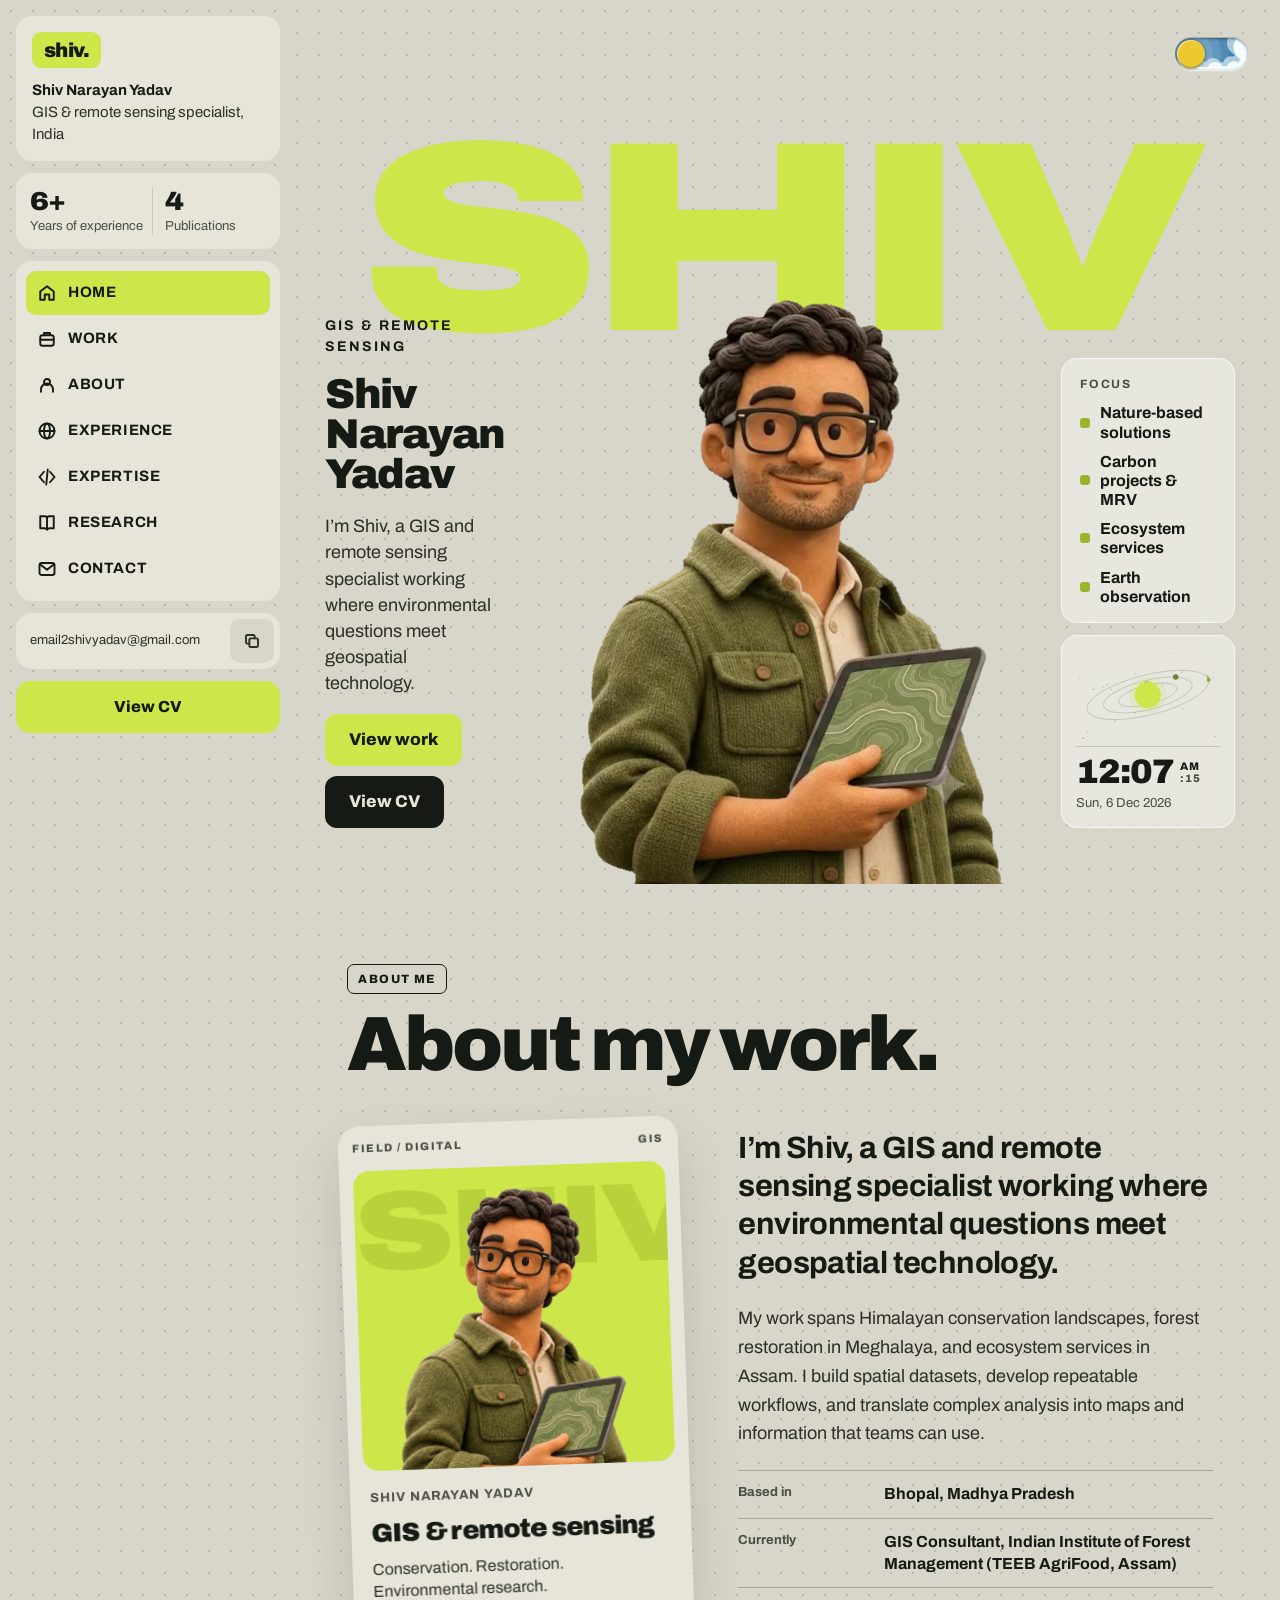
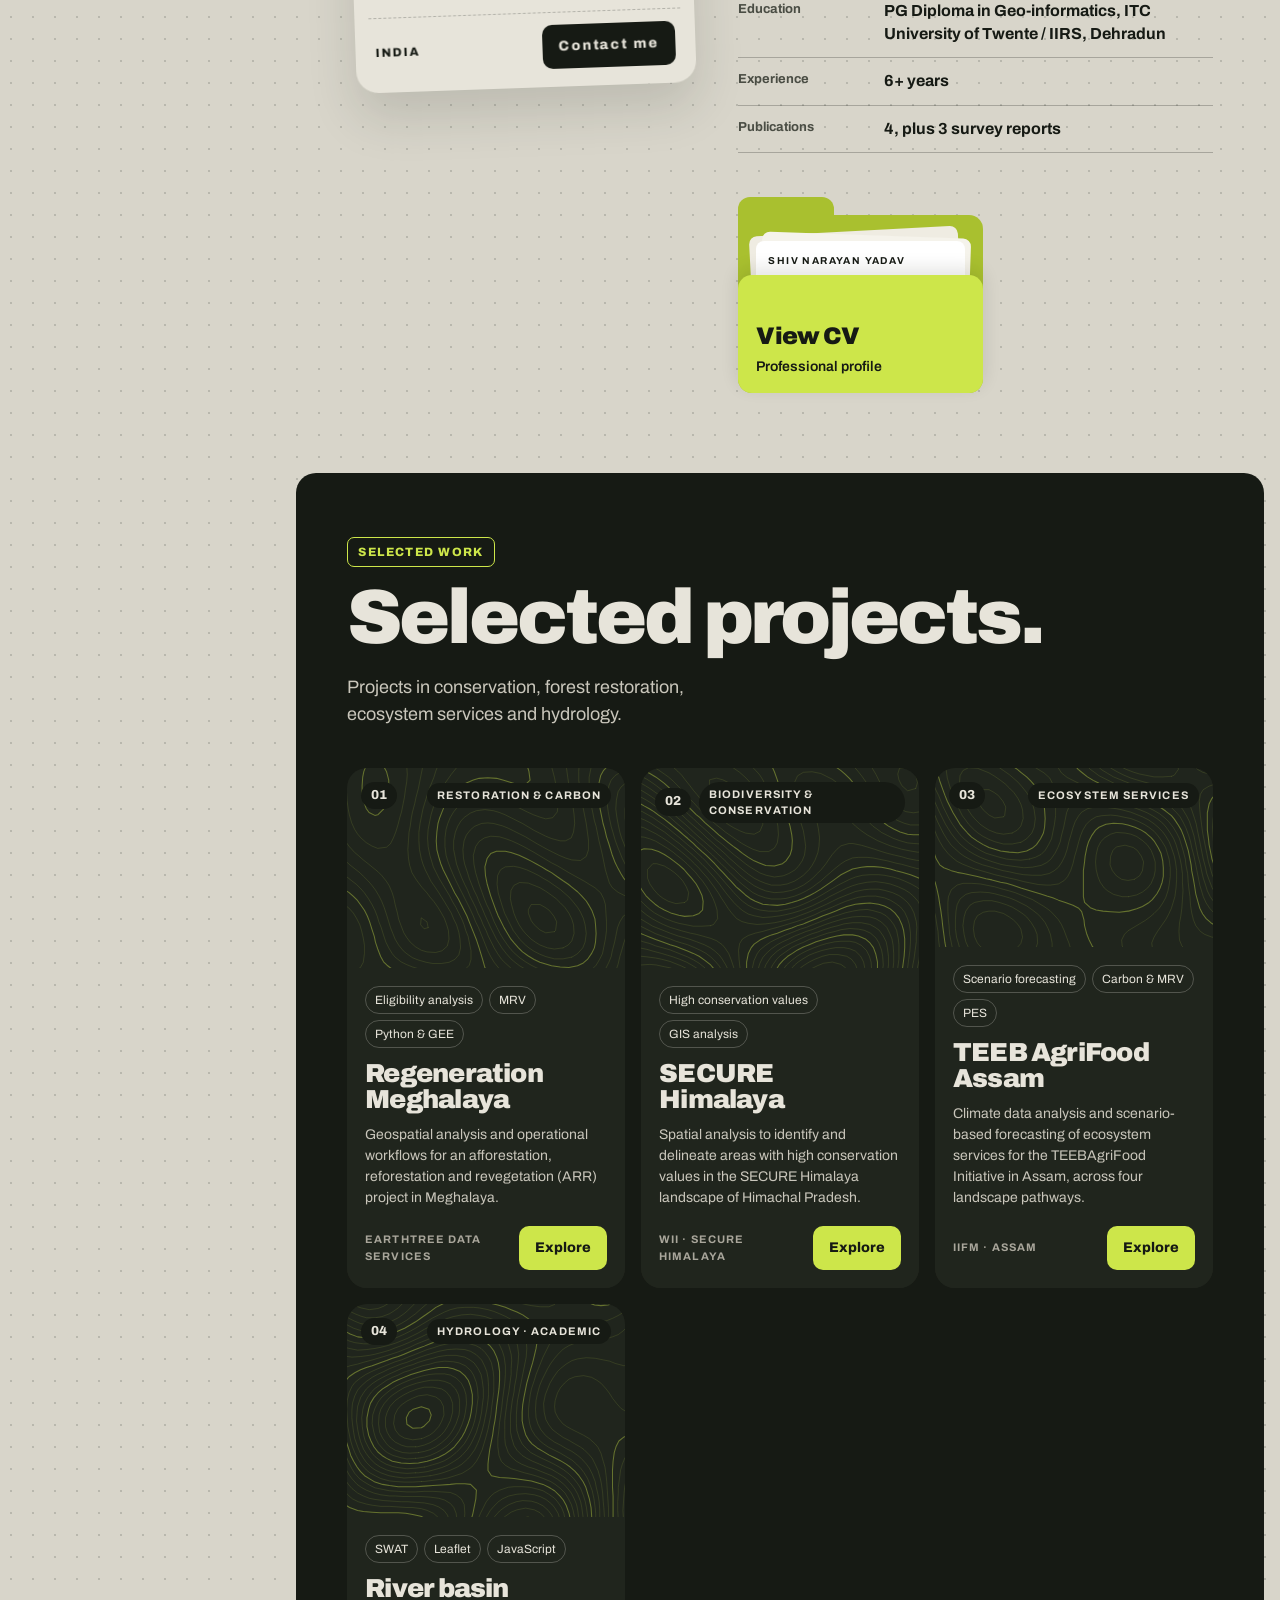
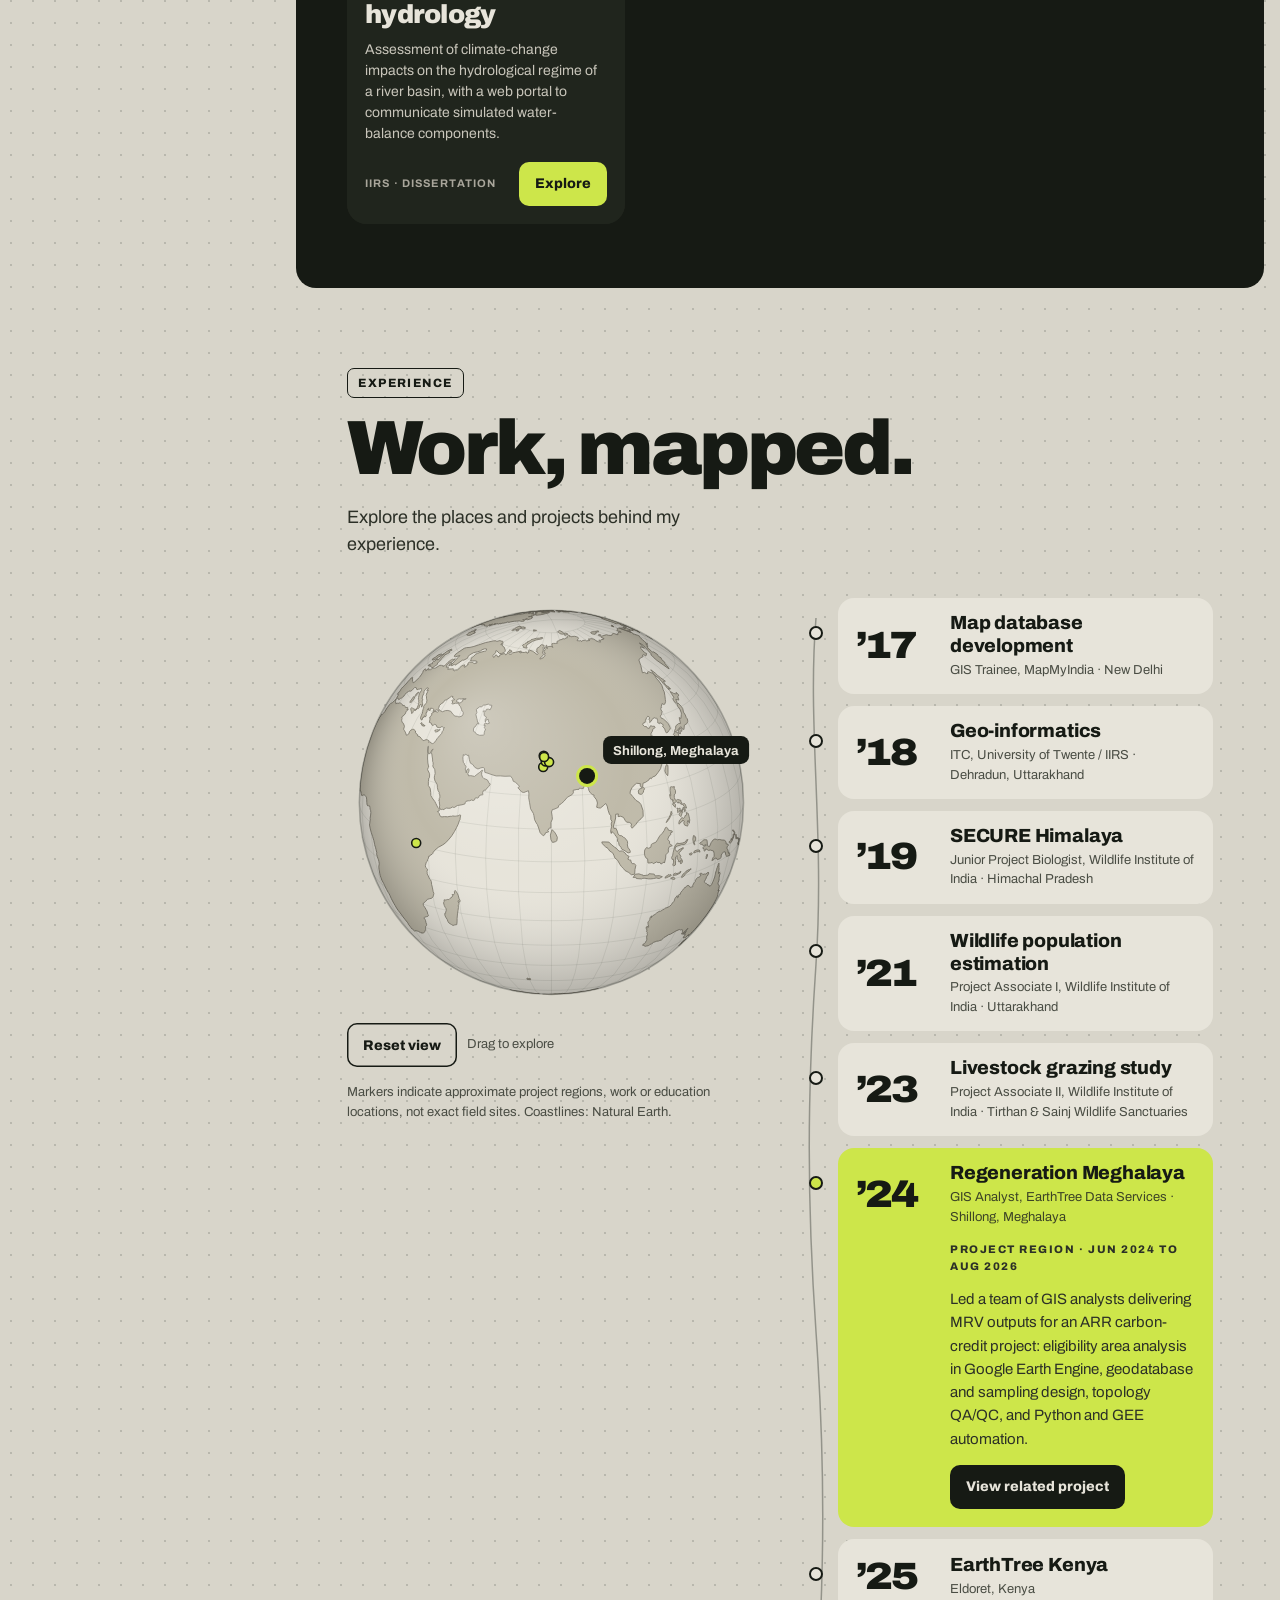
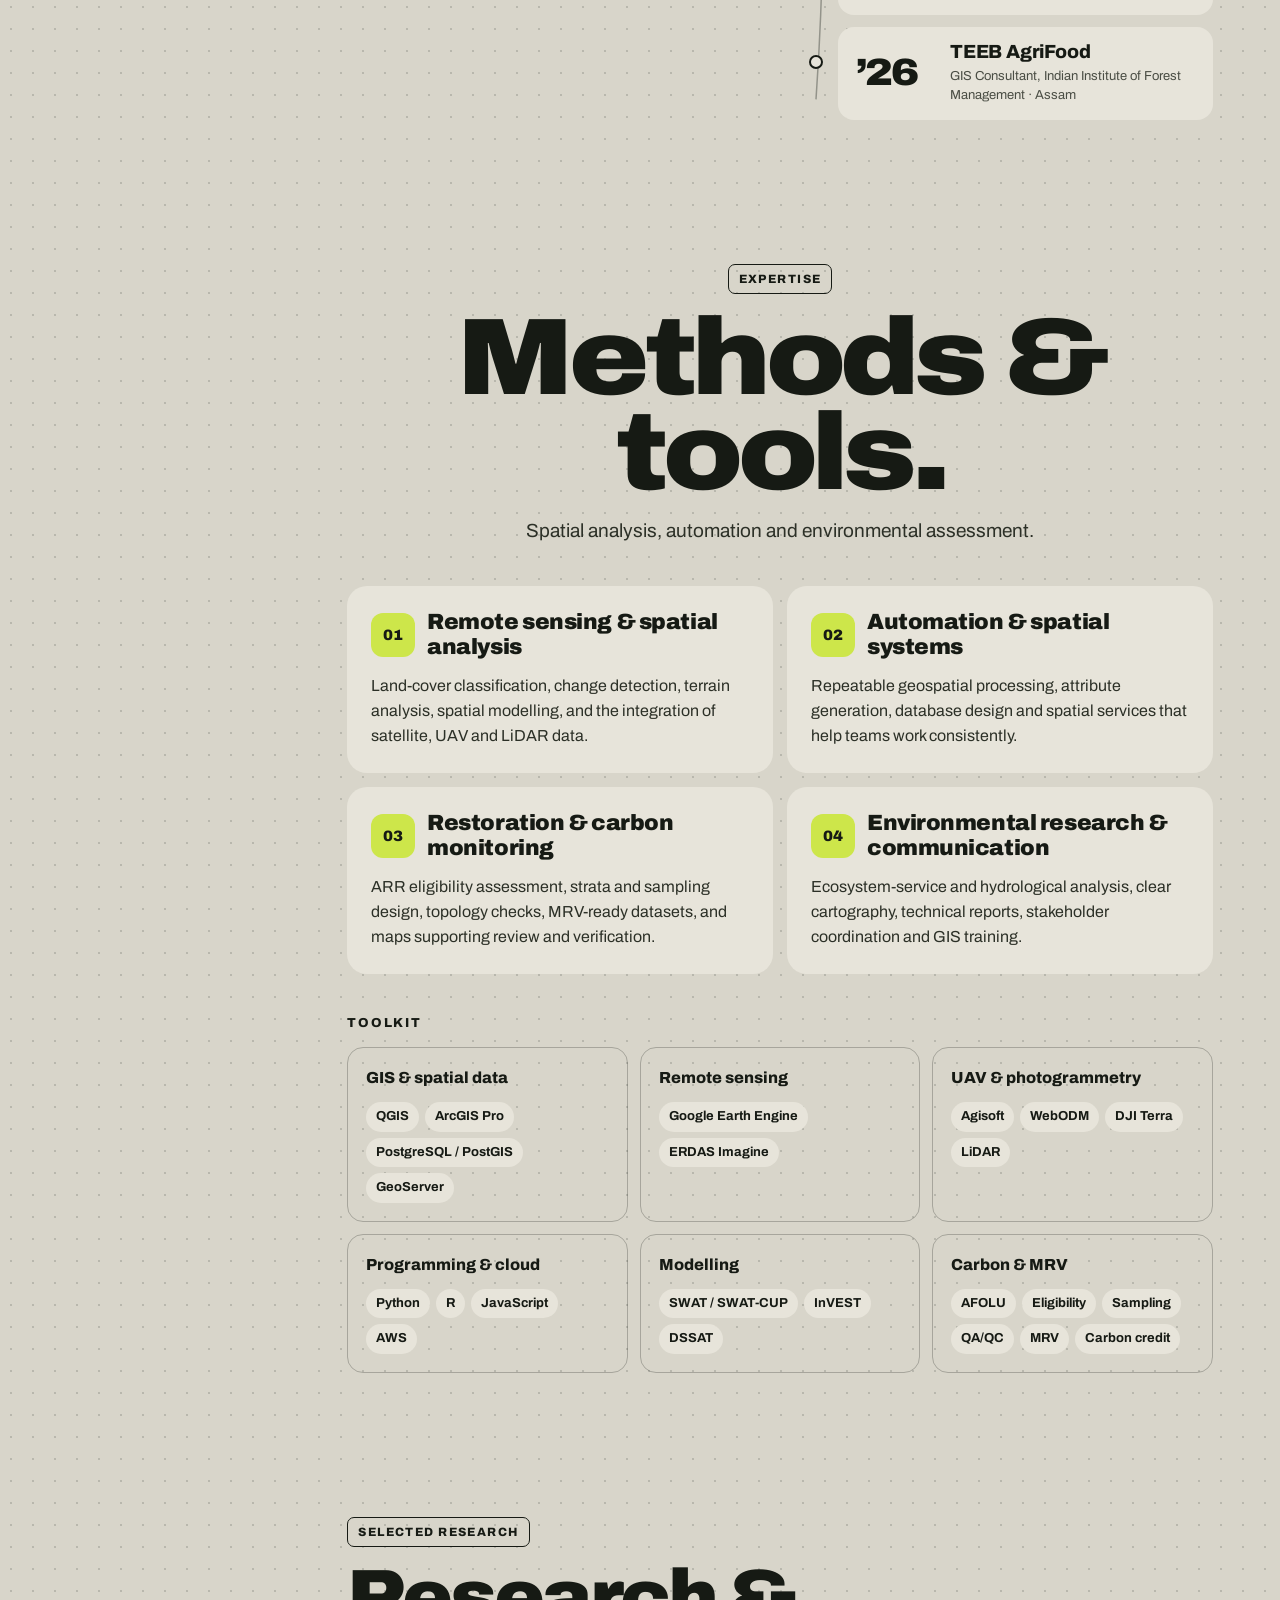
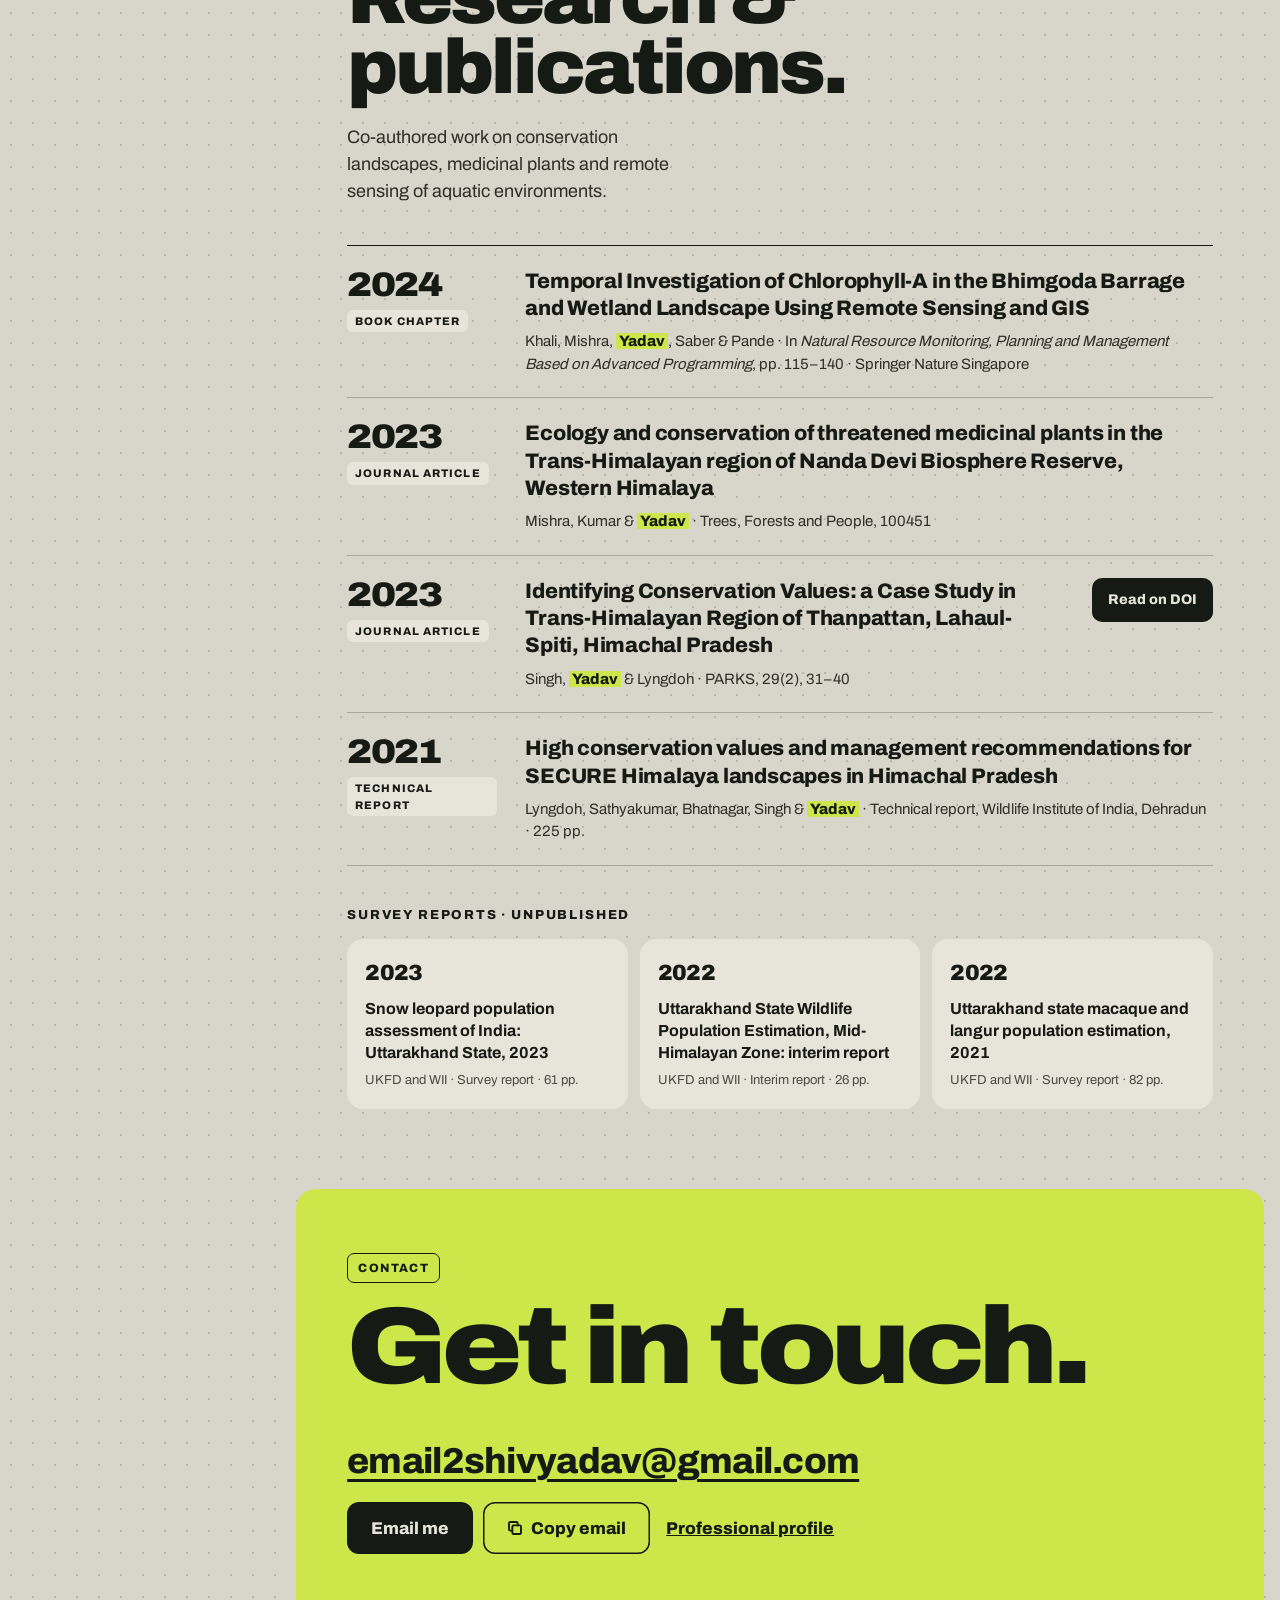
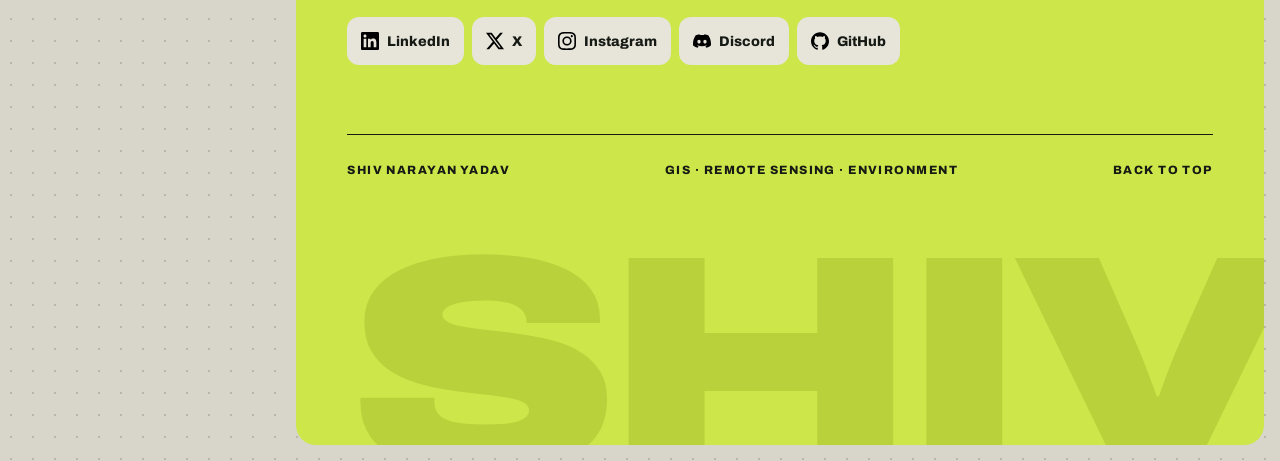
==== index.html @ e10b4a44 "updated_port" ====
<!doctype html>
<html lang="en">
<head>
<meta charset="utf-8">
<meta name="viewport" content="width=device-width, initial-scale=1">
<meta name="theme-color" content="#d8d5ca">
<meta name="description" content="Shiv Narayan Yadav, GIS and remote sensing specialist working across conservation, forest restoration, carbon projects, ecosystem services and environmental research.">
<title>Shiv Narayan Yadav · GIS &amp; Remote Sensing</title>
<link rel="icon" href="favicon.svg" type="image/svg+xml">
<link rel="preload" href="assets/fonts/archivo-variable.woff2" as="font" type="font/woff2" crossorigin>
<script src="theme-init.js"></script>
<link rel="stylesheet" href="site.css?v=6">
<script src="site-config.js?v=2" defer></script>
<script src="vendor/d3-array.min.js" defer></script>
<script src="vendor/d3-geo.min.js" defer></script>
<script src="site.js?v=5" defer></script>
<script src="clock.js?v=2" defer></script>
<script src="journey.js?v=2" defer></script>
<script type="module" src="character.js?v=2"></script>
</head>
<body>
<a class="skip-link" href="#main">Skip to content</a>

<header class="topbar" aria-label="Site header">
  <a class="brand-chip" href="#home" aria-label="Shiv Narayan Yadav, home">shiv.</a>
  <label class="theme-switch" title="Light or dark theme">
      <input type="checkbox" class="theme-switch__checkbox theme-toggle" role="switch" aria-label="Dark theme">
      <span class="theme-switch__container" aria-hidden="true">
        <span class="theme-switch__clouds"></span>
        <span class="theme-switch__stars-container"><svg viewBox="0 0 144 55" fill="none"><path fill-rule="evenodd" clip-rule="evenodd" d="M135.831 3.00688C135.055 3.85027 134.111 4.29946 133 4.35447C134.111 4.40947 135.055 4.85867 135.831 5.71123C136.607 6.55462 136.996 7.56303 136.996 8.72727C136.996 7.95722 137.172 7.25134 137.525 6.59129C137.886 5.93124 138.372 5.39954 138.98 5.00535C139.598 4.60199 140.268 4.39114 141 4.35447C139.88 4.2903 138.936 3.85027 138.16 3.00688C137.384 2.16348 136.996 1.16425 136.996 0C136.996 1.16425 136.607 2.16348 135.831 3.00688ZM31 23.3545C32.1114 23.2995 33.0551 22.8503 33.8313 22.0069C34.6075 21.1635 34.9956 20.1642 34.9956 19C34.9956 20.1642 35.3837 21.1635 36.1599 22.0069C36.9361 22.8503 37.8798 23.2903 39 23.3545C38.2679 23.3911 37.5976 23.602 36.9802 24.0053C36.3716 24.3995 35.8864 24.9312 35.5248 25.5913C35.172 26.2513 34.9956 26.9572 34.9956 27.7273C34.9956 26.563 34.6075 25.5546 33.8313 24.7112C33.0551 23.8587 32.1114 23.4095 31 23.3545ZM0 36.3545C1.11136 36.2995 2.05513 35.8503 2.83131 35.0069C3.6075 34.1635 3.99559 33.1642 3.99559 32C3.99559 33.1642 4.38368 34.1635 5.15987 35.0069C5.93605 35.8503 6.87982 36.2903 8 36.3545C7.26792 36.3911 6.59757 36.602 5.98015 37.0053C5.37155 37.3995 4.88644 37.9312 4.52481 38.5913C4.172 39.2513 3.99559 39.9572 3.99559 40.7273C3.99559 39.563 3.6075 38.5546 2.83131 37.7112C2.05513 36.8587 1.11136 36.4095 0 36.3545ZM56.8313 24.0069C56.0551 24.8503 55.1114 25.2995 54 25.3545C55.1114 25.4095 56.0551 25.8587 56.8313 26.7112C57.6075 27.5546 57.9956 28.563 57.9956 29.7273C57.9956 28.9572 58.172 28.2513 58.5248 27.5913C58.8864 26.9312 59.3716 26.3995 59.9802 26.0053C60.5976 25.602 61.2679 25.3911 62 25.3545C60.8798 25.2903 59.9361 24.8503 59.1599 24.0069C58.3837 23.1635 57.9956 22.1642 57.9956 21C57.9956 22.1642 57.6075 23.1635 56.8313 24.0069ZM81 25.3545C82.1114 25.2995 83.0551 24.8503 83.8313 24.0069C84.6075 23.1635 84.9956 22.1642 84.9956 21C84.9956 22.1642 85.3837 23.1635 86.1599 24.0069C86.9361 24.8503 87.8798 25.2903 89 25.3545C88.2679 25.3911 87.5976 25.602 86.9802 26.0053C86.3716 26.3995 85.8864 26.9312 85.5248 27.5913C85.172 28.2513 84.9956 28.9572 84.9956 29.7273C84.9956 28.563 84.6075 27.5546 83.8313 26.7112C83.0551 25.8587 82.1114 25.4095 81 25.3545ZM136 36.3545C137.111 36.2995 138.055 35.8503 138.831 35.0069C139.607 34.1635 139.996 33.1642 139.996 32C139.996 33.1642 140.384 34.1635 141.16 35.0069C141.936 35.8503 142.88 36.2903 144 36.3545C143.268 36.3911 142.598 36.602 141.98 37.0053C141.372 37.3995 140.886 37.9312 140.525 38.5913C140.172 39.2513 139.996 39.9572 139.996 40.7273C139.996 39.563 139.607 38.5546 138.831 37.7112C138.055 36.8587 137.111 36.4095 136 36.3545ZM101.831 49.0069C101.055 49.8503 100.111 50.2995 99 50.3545C100.111 50.4095 101.055 50.8587 101.831 51.7112C102.607 52.5546 102.996 53.563 102.996 54.7273C102.996 53.9572 103.172 53.2513 103.525 52.5913C103.886 51.9312 104.372 51.3995 104.98 51.0053C105.598 50.602 106.268 50.3911 107 50.3545C105.88 50.2903 104.936 49.8503 104.16 49.0069C103.384 48.1635 102.996 47.1642 102.996 46C102.996 47.1642 102.607 48.1635 101.831 49.0069Z" fill="currentColor"/></svg></span>
        <span class="theme-switch__circle-container">
          <span class="theme-switch__sun-moon-container">
            <span class="theme-switch__moon"><span class="theme-switch__spot"></span><span class="theme-switch__spot"></span><span class="theme-switch__spot"></span></span>
          </span>
        </span>
      </span>
    </label>
</header>

<div class="shell">
  <aside class="sidebar" aria-label="Profile and navigation">
    <div class="side-panel side-intro">
      <a class="brand-chip" href="#home" aria-label="Shiv Narayan Yadav, home">shiv.</a>
      <p><b>Shiv Narayan Yadav</b><br>GIS &amp; remote sensing specialist, India</p>
    </div>
    <div class="side-panel side-stats">
      <div><strong>6+</strong><span>Years of experience</span></div>
      <div><strong>4</strong><span>Publications</span></div>
    </div>
    <nav class="side-panel side-nav" aria-label="Portfolio navigation">
      <a href="#home" data-nav><svg viewBox="0 0 24 24" aria-hidden="true"><path d="m3 10 9-7 9 7v11h-6v-7H9v7H3z"/></svg>Home</a>
      <a href="#work" data-nav><svg viewBox="0 0 24 24" aria-hidden="true"><rect x="3" y="7" width="18" height="14" rx="3"/><path d="M8 7V4h8v3M3 13h18"/></svg>Work</a>
      <a href="#about" data-nav><svg viewBox="0 0 24 24" aria-hidden="true"><circle cx="12" cy="8" r="4"/><path d="M4 21v-3a8 8 0 0 1 16 0v3"/></svg>About</a>
      <a href="#experience" data-nav><svg viewBox="0 0 24 24" aria-hidden="true"><circle cx="12" cy="12" r="10"/><ellipse cx="12" cy="12" rx="4" ry="10"/><path d="M2 12h20"/></svg>Experience</a>
      <a href="#expertise" data-nav><svg viewBox="0 0 24 24" aria-hidden="true"><path d="m8 5-6 7 6 7m8-14 6 7-6 7m-3-17-2 20"/></svg>Expertise</a>
      <a href="#research" data-nav><svg viewBox="0 0 24 24" aria-hidden="true"><path d="M3 3h6a3 3 0 0 1 3 3v15a4 4 0 0 0-4-2H3zm18 0h-6a3 3 0 0 0-3 3v15a4 4 0 0 1 4-2h5z"/></svg>Research</a>
      <a href="#contact" data-nav><svg viewBox="0 0 24 24" aria-hidden="true"><rect x="2" y="4" width="20" height="16" rx="3"/><path d="m3 6 9 7 9-7"/></svg>Contact</a>
    </nav>
    <div class="side-panel side-email">
      <span>email2shivyadav@gmail.com</span>
      <button type="button" class="copy-email" aria-label="Copy email address"><svg viewBox="0 0 24 24" aria-hidden="true"><rect x="8" y="8" width="13" height="13" rx="2"/><path d="M16 8V5a2 2 0 0 0-2-2H5a2 2 0 0 0-2 2v9a2 2 0 0 0 2 2h3"/></svg></button>
    </div>
    <a class="side-cv" href="cv.html" data-cv>View CV</a>
    <p class="sr-status" role="status" data-copy-status></p>
  </aside>

  <main id="main">
    <!-- HERO -->
    <section class="hero" id="home" aria-labelledby="hero-title">
      <div class="hero-wordmark" aria-hidden="true">SHIV</div>
      <div class="hero-tools">
        <label class="theme-switch" title="Light or dark theme">
      <input type="checkbox" class="theme-switch__checkbox theme-toggle" role="switch" aria-label="Dark theme">
      <span class="theme-switch__container" aria-hidden="true">
        <span class="theme-switch__clouds"></span>
        <span class="theme-switch__stars-container"><svg viewBox="0 0 144 55" fill="none"><path fill-rule="evenodd" clip-rule="evenodd" d="M135.831 3.00688C135.055 3.85027 134.111 4.29946 133 4.35447C134.111 4.40947 135.055 4.85867 135.831 5.71123C136.607 6.55462 136.996 7.56303 136.996 8.72727C136.996 7.95722 137.172 7.25134 137.525 6.59129C137.886 5.93124 138.372 5.39954 138.98 5.00535C139.598 4.60199 140.268 4.39114 141 4.35447C139.88 4.2903 138.936 3.85027 138.16 3.00688C137.384 2.16348 136.996 1.16425 136.996 0C136.996 1.16425 136.607 2.16348 135.831 3.00688ZM31 23.3545C32.1114 23.2995 33.0551 22.8503 33.8313 22.0069C34.6075 21.1635 34.9956 20.1642 34.9956 19C34.9956 20.1642 35.3837 21.1635 36.1599 22.0069C36.9361 22.8503 37.8798 23.2903 39 23.3545C38.2679 23.3911 37.5976 23.602 36.9802 24.0053C36.3716 24.3995 35.8864 24.9312 35.5248 25.5913C35.172 26.2513 34.9956 26.9572 34.9956 27.7273C34.9956 26.563 34.6075 25.5546 33.8313 24.7112C33.0551 23.8587 32.1114 23.4095 31 23.3545ZM0 36.3545C1.11136 36.2995 2.05513 35.8503 2.83131 35.0069C3.6075 34.1635 3.99559 33.1642 3.99559 32C3.99559 33.1642 4.38368 34.1635 5.15987 35.0069C5.93605 35.8503 6.87982 36.2903 8 36.3545C7.26792 36.3911 6.59757 36.602 5.98015 37.0053C5.37155 37.3995 4.88644 37.9312 4.52481 38.5913C4.172 39.2513 3.99559 39.9572 3.99559 40.7273C3.99559 39.563 3.6075 38.5546 2.83131 37.7112C2.05513 36.8587 1.11136 36.4095 0 36.3545ZM56.8313 24.0069C56.0551 24.8503 55.1114 25.2995 54 25.3545C55.1114 25.4095 56.0551 25.8587 56.8313 26.7112C57.6075 27.5546 57.9956 28.563 57.9956 29.7273C57.9956 28.9572 58.172 28.2513 58.5248 27.5913C58.8864 26.9312 59.3716 26.3995 59.9802 26.0053C60.5976 25.602 61.2679 25.3911 62 25.3545C60.8798 25.2903 59.9361 24.8503 59.1599 24.0069C58.3837 23.1635 57.9956 22.1642 57.9956 21C57.9956 22.1642 57.6075 23.1635 56.8313 24.0069ZM81 25.3545C82.1114 25.2995 83.0551 24.8503 83.8313 24.0069C84.6075 23.1635 84.9956 22.1642 84.9956 21C84.9956 22.1642 85.3837 23.1635 86.1599 24.0069C86.9361 24.8503 87.8798 25.2903 89 25.3545C88.2679 25.3911 87.5976 25.602 86.9802 26.0053C86.3716 26.3995 85.8864 26.9312 85.5248 27.5913C85.172 28.2513 84.9956 28.9572 84.9956 29.7273C84.9956 28.563 84.6075 27.5546 83.8313 26.7112C83.0551 25.8587 82.1114 25.4095 81 25.3545ZM136 36.3545C137.111 36.2995 138.055 35.8503 138.831 35.0069C139.607 34.1635 139.996 33.1642 139.996 32C139.996 33.1642 140.384 34.1635 141.16 35.0069C141.936 35.8503 142.88 36.2903 144 36.3545C143.268 36.3911 142.598 36.602 141.98 37.0053C141.372 37.3995 140.886 37.9312 140.525 38.5913C140.172 39.2513 139.996 39.9572 139.996 40.7273C139.996 39.563 139.607 38.5546 138.831 37.7112C138.055 36.8587 137.111 36.4095 136 36.3545ZM101.831 49.0069C101.055 49.8503 100.111 50.2995 99 50.3545C100.111 50.4095 101.055 50.8587 101.831 51.7112C102.607 52.5546 102.996 53.563 102.996 54.7273C102.996 53.9572 103.172 53.2513 103.525 52.5913C103.886 51.9312 104.372 51.3995 104.98 51.0053C105.598 50.602 106.268 50.3911 107 50.3545C105.88 50.2903 104.936 49.8503 104.16 49.0069C103.384 48.1635 102.996 47.1642 102.996 46C102.996 47.1642 102.607 48.1635 101.831 49.0069Z" fill="currentColor"/></svg></span>
        <span class="theme-switch__circle-container">
          <span class="theme-switch__sun-moon-container">
            <span class="theme-switch__moon"><span class="theme-switch__spot"></span><span class="theme-switch__spot"></span><span class="theme-switch__spot"></span></span>
          </span>
        </span>
      </span>
    </label>
      </div>
      <div class="hero-row">
        <div class="hero-left">
          <p class="eyebrow">GIS &amp; Remote Sensing</p>
          <h1 id="hero-title">Shiv Narayan Yadav</h1>
          <p class="hero-intro">I’m Shiv, a GIS and remote sensing specialist working where environmental questions meet geospatial technology.</p>
          <div class="btn-row">
            <a class="btn btn-accent" href="#work">View work</a>
            <a class="btn btn-ink" href="cv.html" data-cv>View CV</a>
          </div>
        </div>
        <div class="hero-stage" id="character-stage" tabindex="0" role="img" aria-label="Illustrated portrait of Shiv in an olive field jacket and black rectangular glasses, holding a tablet with a contour map. He turns to follow the pointer; left and right arrow keys also turn him.">
          <img class="character-poster" src="assets/explorer-cutout.png" alt="" width="640" height="720" fetchpriority="high">
          <canvas id="character-canvas" width="640" height="720" aria-hidden="true"></canvas>
        </div>
        <div class="hero-right">
          <div class="glass focus-card">
            <span class="card-label">Focus</span>
            <ul>
              <li>Nature-based solutions</li>
              <li>Carbon projects &amp; MRV</li>
              <li>Ecosystem services</li>
              <li>Earth observation</li>
            </ul>
          </div>
          <section class="glass orbit-clock" aria-label="Current date and time">
            <svg class="orbit-svg" id="orbit-clock" viewBox="0 0 220 150" aria-hidden="true" focusable="false"></svg>
            <div class="orbit-read">
              <time class="orbit-time" id="orbit-time"><span class="orbit-hm" id="orbit-hm">--:--</span><span class="orbit-side"><span id="orbit-ampm"></span><span id="orbit-sec"></span></span></time>
              <p class="orbit-date" id="orbit-date"></p>
            </div>
          </section>
        </div>
      </div>
    </section>

    <!-- ABOUT -->
    <section class="section" id="about" aria-labelledby="about-title">
      <div class="wrap">
        <div class="section-head">
          <div><span class="pill">About me</span><h2 id="about-title">About my work.</h2></div>
        </div>
        <div class="about-grid">
          <article class="id-card" aria-label="Shiv Narayan Yadav, ID card">
            <div class="id-top"><span>Field / Digital</span><span>GIS</span></div>
            <div class="id-photo"><span aria-hidden="true">SHIV</span><img src="assets/shiv-portrait.webp" alt="Shiv’s illustrated geospatial explorer" width="673" height="924" loading="lazy"></div>
            <div class="id-body">
              <p class="id-kicker">Shiv Narayan Yadav</p>
              <h3>GIS &amp; remote sensing</h3>
              <p>Conservation. Restoration.<br>Environmental research.</p>
            </div>
            <div class="id-bottom"><span>INDIA</span><a class="btn btn-ink btn-sm" href="mailto:email2shivyadav@gmail.com">Contact me</a></div>
          </article>
          <div class="about-copy">
            <p class="lead">I’m Shiv, a GIS and remote sensing specialist working where environmental questions meet geospatial technology.</p>
            <p>My work spans Himalayan conservation landscapes, forest restoration in Meghalaya, and ecosystem services in Assam. I build spatial datasets, develop repeatable workflows, and translate complex analysis into maps and information that teams can use.</p>
            <dl class="facts">
              <div><dt>Based in</dt><dd>Bhopal, Madhya Pradesh</dd></div>
              <div><dt>Currently</dt><dd>GIS Consultant, Indian Institute of Forest Management (TEEB AgriFood, Assam)</dd></div>
              <div><dt>Education</dt><dd>PG Diploma in Geo-informatics, ITC University of Twente / IIRS, Dehradun</dd></div>
              <div><dt>Experience</dt><dd>6+ years</dd></div>
              <div><dt>Publications</dt><dd>4, plus 3 survey reports</dd></div>
            </dl>
            <a class="cv-folder" href="cv.html" data-cv aria-label="View CV, professional profile">
              <span class="cvf-tab" aria-hidden="true"></span><span class="cvf-back" aria-hidden="true"></span>
              <span class="cvf-paper p1" aria-hidden="true"><b>EXPERIENCE</b><i></i><i></i></span>
              <span class="cvf-paper p2" aria-hidden="true"><b>RESEARCH</b><i></i><i></i></span>
              <span class="cvf-paper p3" aria-hidden="true"><b>SHIV NARAYAN YADAV</b><i></i><i></i></span>
              <span class="cvf-front"><b>View CV</b><span>Professional profile</span></span>
            </a>
          </div>
        </div>
      </div>
    </section>

    <!-- WORK -->
    <section class="section section-dark" id="work" aria-labelledby="work-title">
      <div class="wrap">
        <div class="section-head">
          <div><span class="pill pill-accent">Selected work</span><h2 id="work-title">Selected projects.</h2></div>
          <p>Projects in conservation, forest restoration, ecosystem services and hydrology.</p>
        </div>
        <div class="project-grid">
          <article class="project-card">
            <div class="project-art" style="--pos: 20% 30%" aria-hidden="true"></div>
            <div class="project-top"><span>01</span><span>Restoration &amp; carbon</span></div>
            <div class="project-body">
              <div class="tags"><span>Eligibility analysis</span><span>MRV</span><span>Python &amp; GEE</span></div>
              <h3>Regeneration Meghalaya</h3>
              <p>Geospatial analysis and operational workflows for an afforestation, reforestation and revegetation (ARR) project in Meghalaya.</p>
              <div class="project-foot"><span>EarthTree Data Services</span><button type="button" class="btn btn-accent btn-sm" data-project="meghalaya" aria-haspopup="dialog">Explore</button></div>
            </div>
          </article>
          <article class="project-card">
            <div class="project-art" style="--pos: 75% 15%" aria-hidden="true"></div>
            <div class="project-top"><span>02</span><span>Biodiversity &amp; conservation</span></div>
            <div class="project-body">
              <div class="tags"><span>High conservation values</span><span>GIS analysis</span></div>
              <h3>SECURE Himalaya</h3>
              <p>Spatial analysis to identify and delineate areas with high conservation values in the SECURE Himalaya landscape of Himachal Pradesh.</p>
              <div class="project-foot"><span>WII · SECURE Himalaya</span><button type="button" class="btn btn-accent btn-sm" data-project="himalaya" aria-haspopup="dialog">Explore</button></div>
            </div>
          </article>
          <article class="project-card">
            <div class="project-art" style="--pos: 45% 80%" aria-hidden="true"></div>
            <div class="project-top"><span>03</span><span>Ecosystem services</span></div>
            <div class="project-body">
              <div class="tags"><span>Scenario forecasting</span><span>Carbon &amp; MRV</span><span>PES</span></div>
              <h3>TEEB AgriFood Assam</h3>
              <p>Climate data analysis and scenario-based forecasting of ecosystem services for the TEEBAgriFood Initiative in Assam, across four landscape pathways.</p>
              <div class="project-foot"><span>IIFM · Assam</span><button type="button" class="btn btn-accent btn-sm" data-project="assam" aria-haspopup="dialog">Explore</button></div>
            </div>
          </article>
          <article class="project-card">
            <div class="project-art" style="--pos: 95% 60%" aria-hidden="true"></div>
            <div class="project-top"><span>04</span><span>Hydrology · academic</span></div>
            <div class="project-body">
              <div class="tags"><span>SWAT</span><span>Leaflet</span><span>JavaScript</span></div>
              <h3>River basin hydrology</h3>
              <p>Assessment of climate-change impacts on the hydrological regime of a river basin, with a web portal to communicate simulated water-balance components.</p>
              <div class="project-foot"><span>IIRS · Dissertation</span><button type="button" class="btn btn-accent btn-sm" data-project="water" aria-haspopup="dialog">Explore</button></div>
            </div>
          </article>
        </div>
      </div>
    </section>

    <!-- EXPERIENCE -->
    <section class="section" id="experience" aria-labelledby="experience-title">
      <div class="wrap">
        <div class="section-head">
          <div><span class="pill">Experience</span><h2 id="experience-title">Work, mapped.</h2></div>
          <p>Explore the places and projects behind my experience.</p>
        </div>
        <div class="journey">
          <div class="globe-col">
            <div class="globe-stage"><canvas id="journey-globe" tabindex="0" role="img" aria-label="Globe of experience locations. Drag to rotate; arrow keys rotate. Use the timeline to select an experience."></canvas></div>
            <div class="globe-controls">
              <button type="button" class="btn btn-outline btn-sm" id="globe-reset">Reset view</button>
              <span>Drag to explore</span>
            </div>
            <p class="map-note">Markers indicate approximate project regions, work or education locations, not exact field sites. Coastlines: Natural Earth.</p>
            <p id="globe-status" role="status"></p>
          </div>
          <div class="timeline-col">
            <svg class="river" viewBox="0 0 24 100" preserveAspectRatio="none" aria-hidden="true"><path d="M12 0 C 3 10, 21 20, 12 32 S 3 54, 12 66 S 21 88, 12 100"/></svg>
            <ol class="timeline" id="timeline" aria-label="Experience timeline"></ol>
          </div>
        </div>
      </div>
    </section>

    <!-- EXPERTISE -->
    <section class="section" id="expertise" aria-labelledby="expertise-title">
      <div class="wrap">
        <div class="section-head center">
          <div><span class="pill">Expertise</span><h2 id="expertise-title" class="huge">Methods &amp; tools.</h2><p>Spatial analysis, automation and environmental assessment.</p></div>
        </div>
        <div class="skill-grid">
          <article class="skill-card"><div class="skill-head"><span>01</span><h3>Remote sensing &amp; spatial analysis</h3></div><p>Land-cover classification, change detection, terrain analysis, spatial modelling, and the integration of satellite, UAV and LiDAR data.</p></article>
          <article class="skill-card"><div class="skill-head"><span>02</span><h3>Automation &amp; spatial systems</h3></div><p>Repeatable geospatial processing, attribute generation, database design and spatial services that help teams work consistently.</p></article>
          <article class="skill-card"><div class="skill-head"><span>03</span><h3>Restoration &amp; carbon monitoring</h3></div><p>ARR eligibility assessment, strata and sampling design, topology checks, MRV-ready datasets, and maps supporting review and verification.</p></article>
          <article class="skill-card"><div class="skill-head"><span>04</span><h3>Environmental research &amp; communication</h3></div><p>Ecosystem-service and hydrological analysis, clear cartography, technical reports, stakeholder coordination and GIS training.</p></article>
        </div>
        <div class="toolkit">
          <h3>Toolkit</h3>
          <div class="toolkit-grid">
            <div><h4>GIS &amp; spatial data</h4><div class="chips"><span>QGIS</span><span>ArcGIS Pro</span><span>PostgreSQL / PostGIS</span><span>GeoServer</span></div></div>
            <div><h4>Remote sensing</h4><div class="chips"><span>Google Earth Engine</span><span>ERDAS Imagine</span></div></div>
            <div><h4>UAV &amp; photogrammetry</h4><div class="chips"><span>Agisoft</span><span>WebODM</span><span>DJI Terra</span><span>LiDAR</span></div></div>
            <div><h4>Programming &amp; cloud</h4><div class="chips"><span>Python</span><span>R</span><span>JavaScript</span><span>AWS</span></div></div>
            <div><h4>Modelling</h4><div class="chips"><span>SWAT / SWAT-CUP</span><span>InVEST</span><span>DSSAT</span></div></div>
            <div><h4>Carbon &amp; MRV</h4><div class="chips"><span>AFOLU</span><span>Eligibility</span><span>Sampling</span><span>QA/QC</span><span>MRV</span><span>Carbon credit</span></div></div>
          </div>
        </div>
      </div>
    </section>

    <!-- RESEARCH -->
    <section class="section" id="research" aria-labelledby="research-title">
      <div class="wrap">
        <div class="section-head">
          <div><span class="pill">Selected research</span><h2 id="research-title">Research &amp;<br>publications.</h2></div>
          <p>Co-authored work on conservation landscapes, medicinal plants and remote sensing of aquatic environments.</p>
        </div>
        <div class="pubs">
          <article class="pub"><div class="pub-year"><strong>2024</strong><span>Book chapter</span></div><div class="pub-body"><h3>Temporal Investigation of Chlorophyll-A in the Bhimgoda Barrage and Wetland Landscape Using Remote Sensing and GIS</h3><p>Khali, Mishra, <mark>Yadav</mark>, Saber &amp; Pande · In <i>Natural Resource Monitoring, Planning and Management Based on Advanced Programming</i>, pp. 115–140 · Springer Nature Singapore</p></div></article>
          <article class="pub"><div class="pub-year"><strong>2023</strong><span>Journal article</span></div><div class="pub-body"><h3>Ecology and conservation of threatened medicinal plants in the Trans-Himalayan region of Nanda Devi Biosphere Reserve, Western Himalaya</h3><p>Mishra, Kumar &amp; <mark>Yadav</mark> · Trees, Forests and People, 100451</p></div></article>
          <article class="pub"><div class="pub-year"><strong>2023</strong><span>Journal article</span></div><div class="pub-body"><h3>Identifying Conservation Values: a Case Study in Trans-Himalayan Region of Thanpattan, Lahaul-Spiti, Himachal Pradesh</h3><p>Singh, <mark>Yadav</mark> &amp; Lyngdoh · PARKS, 29(2), 31–40</p></div><a class="btn btn-ink btn-sm" href="https://doi.org/10.2305/IUCN.CH.2023.PARKS-29-2NS.en" target="_blank" rel="noopener">Read on DOI</a></article>
          <article class="pub"><div class="pub-year"><strong>2021</strong><span>Technical report</span></div><div class="pub-body"><h3>High conservation values and management recommendations for SECURE Himalaya landscapes in Himachal Pradesh</h3><p>Lyngdoh, Sathyakumar, Bhatnagar, Singh &amp; <mark>Yadav</mark> · Technical report, Wildlife Institute of India, Dehradun · 225 pp.</p></div></article>
        </div>
        <div class="reports">
          <h3>Survey reports · unpublished</h3>
          <div class="report-grid">
            <article><strong>2023</strong><p>Snow leopard population assessment of India: Uttarakhand State, 2023</p><span>UKFD and WII · Survey report · 61 pp.</span></article>
            <article><strong>2022</strong><p>Uttarakhand State Wildlife Population Estimation, Mid-Himalayan Zone: interim report</p><span>UKFD and WII · Interim report · 26 pp.</span></article>
            <article><strong>2022</strong><p>Uttarakhand state macaque and langur population estimation, 2021</p><span>UKFD and WII · Survey report · 82 pp.</span></article>
          </div>
        </div>
      </div>
    </section>

    <!-- CONTACT -->
    <section class="section section-lime" id="contact" aria-labelledby="contact-title">
      <div class="wrap">
        <div class="section-head">
          <div><span class="pill">Contact</span><h2 id="contact-title" class="huge">Get in touch.</h2></div>
        </div>
        <div class="contact-row">
          <div class="contact-main">
            <a class="contact-email" href="mailto:email2shivyadav@gmail.com">email2shivyadav@gmail.com</a>
            <div class="btn-row">
              <a class="btn btn-ink" href="mailto:email2shivyadav@gmail.com">Email me</a>
              <button type="button" class="btn btn-outline copy-email"><svg viewBox="0 0 24 24" aria-hidden="true"><rect x="8" y="8" width="13" height="13" rx="2"/><path d="M16 8V5a2 2 0 0 0-2-2H5a2 2 0 0 0-2 2v9a2 2 0 0 0 2 2h3"/></svg>Copy email</button>
              <a class="text-link" href="cv.html" data-cv>Professional profile</a>
            </div>
            <p class="status-line" role="status" data-copy-status></p>
          </div>
          <div class="socials-wrap">
            <nav class="socials" aria-label="Social profiles">
              <a href="#contact" data-social="linkedin"><img src="assets/icons/linkedin.svg" alt="" width="18" height="18">LinkedIn</a>
              <a href="#contact" data-social="x"><img src="assets/icons/x.svg" alt="" width="18" height="18">X</a>
              <a href="#contact" data-social="instagram"><img src="assets/icons/instagram.svg" alt="" width="18" height="18">Instagram</a>
              <a href="#contact" data-social="discord"><img src="assets/icons/discord.svg" alt="" width="18" height="18">Discord</a>
              <a href="#contact" data-social="github"><img src="assets/icons/github.svg" alt="" width="18" height="18">GitHub</a>
            </nav>
            <p class="status-line" id="social-status" role="status"></p>
          </div>
        </div>
        <footer class="footer">
          <a href="#home">Shiv Narayan Yadav</a>
          <span>GIS · Remote sensing · Environment</span>
          <a href="#home">Back to top</a>
        </footer>
      </div>
      <div class="contact-wordmark" aria-hidden="true">SHIV</div>
    </section>
  </main>
</div>

<nav class="dock" aria-label="Portfolio navigation">
  <a href="#home" data-nav aria-label="Home"><svg viewBox="0 0 24 24" aria-hidden="true"><path d="m3 10 9-7 9 7v11h-6v-7H9v7H3z"/></svg></a>
  <a href="#work" data-nav aria-label="Work"><svg viewBox="0 0 24 24" aria-hidden="true"><rect x="3" y="7" width="18" height="14" rx="3"/><path d="M8 7V4h8v3M3 13h18"/></svg></a>
  <a href="#about" data-nav aria-label="About"><svg viewBox="0 0 24 24" aria-hidden="true"><circle cx="12" cy="8" r="4"/><path d="M4 21v-3a8 8 0 0 1 16 0v3"/></svg></a>
  <a href="#experience" data-nav aria-label="Experience"><svg viewBox="0 0 24 24" aria-hidden="true"><circle cx="12" cy="12" r="10"/><ellipse cx="12" cy="12" rx="4" ry="10"/><path d="M2 12h20"/></svg></a>
  <a href="#expertise" data-nav aria-label="Expertise"><svg viewBox="0 0 24 24" aria-hidden="true"><path d="m8 5-6 7 6 7m8-14 6 7-6 7m-3-17-2 20"/></svg></a>
  <a href="#research" data-nav aria-label="Research"><svg viewBox="0 0 24 24" aria-hidden="true"><path d="M3 3h6a3 3 0 0 1 3 3v15a4 4 0 0 0-4-2H3zm18 0h-6a3 3 0 0 0-3 3v15a4 4 0 0 1 4-2h5z"/></svg></a>
  <a href="#contact" data-nav aria-label="Contact"><svg viewBox="0 0 24 24" aria-hidden="true"><rect x="2" y="4" width="20" height="16" rx="3"/><path d="m3 6 9 7 9-7"/></svg></a>
</nav>

<dialog id="project-dialog" aria-labelledby="dialog-title">
  <div class="dialog-top"><span id="dialog-kicker" class="pill"></span><button type="button" id="close-project" class="btn btn-outline btn-sm">Close</button></div>
  <h2 id="dialog-title"></h2>
  <p id="dialog-intro" class="lead"></p>
  <div id="dialog-content"></div>
  <div class="dialog-bottom"><a class="btn btn-ink" href="mailto:email2shivyadav@gmail.com">Discuss this work</a></div>
</dialog>
</body>
</html>
---- site.css ----
/* Shiv Narayan Yadav · portfolio · E1 "Greige" design (sidebar + centred character, lime accent) */

@font-face {
  font-family: "Archivo";
  src: url("assets/fonts/archivo-variable.woff2") format("woff2");
  font-weight: 100 900;
  font-stretch: 62% 125%;
  font-style: normal;
  font-display: swap;
}

:root {
  --bg: #d8d5ca;
  --panel: #e7e4da;
  --ink: #161a14;
  --inv: #e7e4da;
  --text2: #2c3027;
  --muted: #4a4d44;
  --accent: #cde64a;
  --on-accent: #161a14;
  --square: #9cb42a;
  --wordmark: #cde64a;
  --glass: rgba(255, 255, 255, 0.4);
  --glass-border: rgba(255, 255, 255, 0.65);
  --line: rgba(22, 26, 20, 0.14);
  --line-strong: rgba(22, 26, 20, 0.25);
  --work-bg: #161a14;
  --work-card: #20251d;
  --work-text: #e7e4da;
  --work-muted: #c9c6bb;
  --work-quiet: #a9a69b;
  --globe-sphere: #e7e4da;
  --globe-land: #bfbaa9;
  --globe-coast: #7d796b;
  --globe-grid: rgba(22, 26, 20, 0.08);
  --radius: 20px;
  --font: "Archivo", "Segoe UI", system-ui, -apple-system, sans-serif;
  color-scheme: light;
}

[data-theme="dark"] {
  --bg: #12221b;
  --panel: #1a2f25;
  --ink: #e7eddd;
  --inv: #12221b;
  --text2: #cbd6c2;
  --muted: #a9b8a2;
  --on-accent: #12221b;
  --square: #cde64a;
  --wordmark: #25442f;
  --glass: rgba(255, 255, 255, 0.06);
  --glass-border: rgba(255, 255, 255, 0.14);
  --line: rgba(231, 237, 221, 0.16);
  --line-strong: rgba(231, 237, 221, 0.28);
  --work-bg: #0b1611;
  --work-card: #15261d;
  --globe-sphere: #1a2f25;
  --globe-land: #2f4a3a;
  --globe-coast: #6a8a72;
  --globe-grid: rgba(231, 237, 221, 0.07);
  color-scheme: dark;
}

*, *::before, *::after { box-sizing: border-box; }
html { scroll-behavior: smooth; }
@media (prefers-reduced-motion: reduce) { html { scroll-behavior: auto; } *, *::before, *::after { transition: none !important; animation: none !important; } }
body { --dot: rgba(22, 26, 20, 0.16); margin: 0; background-color: var(--bg); background-image: radial-gradient(circle, var(--dot) 1px, transparent 1.4px); background-size: 22px 22px; color: var(--ink); font-family: var(--font); font-size: 17px; line-height: 1.5; -webkit-font-smoothing: antialiased; transition: background-color .3s ease, color .3s ease; }
img, canvas, svg { display: block; }
a { color: inherit; }
button { font: inherit; color: inherit; }
h1, h2, h3 { margin: 0; }
p { margin: 0; }
mark { background: var(--accent); color: #161a14; padding: 0 3px; font-weight: 800; }
:focus-visible { outline: 3px solid var(--accent); outline-offset: 3px; border-radius: 6px; }
.skip-link { position: absolute; left: 12px; top: -60px; z-index: 50; padding: 10px 16px; border-radius: 10px; background: var(--ink); color: var(--inv); font-weight: 800; }
.skip-link:focus { top: 12px; }
.sr-status { position: absolute; width: 1px; height: 1px; overflow: hidden; clip: rect(0 0 0 0); }
svg path, svg circle, svg rect, svg ellipse { vector-effect: non-scaling-stroke; }

/* ---------- buttons & small parts ---------- */
.btn { display: inline-flex; align-items: center; justify-content: center; gap: 8px; min-height: 52px; padding: 0 24px; border-radius: 12px; border: 0; font-weight: 800; font-size: 17px; text-decoration: none; cursor: pointer; transition: transform .18s ease, box-shadow .18s ease; }
.btn:hover { transform: translateY(-2px); }
.btn svg { width: 16px; height: 16px; fill: none; stroke: currentColor; stroke-width: 1.9; stroke-linecap: round; stroke-linejoin: round; }
.btn-sm { min-height: 44px; padding: 0 16px; font-size: 14px; border-radius: 10px; }
.btn-accent { background: var(--accent); color: var(--on-accent); }
.btn-ink { background: var(--ink); color: var(--inv); }
.btn-outline { background: transparent; color: var(--ink); box-shadow: inset 0 0 0 1.5px var(--ink); }
.btn-row { display: flex; flex-wrap: wrap; gap: 10px; align-items: center; }
.pill { display: inline-block; padding: 5px 10px; border: 1.5px solid currentColor; border-radius: 7px; font-size: 12px; font-weight: 800; letter-spacing: .12em; text-transform: uppercase; }
.text-link { font-weight: 800; padding: 12px 6px; }
.eyebrow { font-size: 14px; font-weight: 700; letter-spacing: .14em; text-transform: uppercase; }
.glass { background: var(--glass); border: 1px solid var(--glass-border); border-radius: 16px; -webkit-backdrop-filter: blur(14px); backdrop-filter: blur(14px); }
.brand-chip { display: inline-block; padding: 6px 12px; border-radius: 9px; background: var(--accent); color: var(--on-accent); font-weight: 900; font-size: 20px; letter-spacing: -.03em; text-decoration: none; line-height: 1.2; }
/* ---------- theme switch (sun and moon, after Galahhad on Uiverse.io) ---------- */
.theme-switch {
  --toggle-size: 13px;
  --container-width: 5.625em;
  --container-height: 2.5em;
  --container-radius: 6.25em;
  --container-light-bg: #3D7EAE;
  --container-night-bg: #1D1F2C;
  --circle-container-diameter: 3.375em;
  --sun-moon-diameter: 2.125em;
  --sun-bg: #ECCA2F;
  --moon-bg: #C4C9D1;
  --spot-color: #959DB1;
  --circle-container-offset: calc((var(--circle-container-diameter) - var(--container-height)) / 2 * -1);
  --stars-color: #fff;
  --clouds-color: #F3FDFF;
  --back-clouds-color: #AACADF;
  --transition: .5s cubic-bezier(0, -0.02, 0.4, 1.25);
  --circle-transition: .3s cubic-bezier(0, -0.02, 0.35, 1.17);
  position: relative; display: inline-flex; align-items: center; min-height: 44px; flex: none; cursor: pointer; -webkit-tap-highlight-color: transparent;
}
.theme-switch, .theme-switch *, .theme-switch *::before, .theme-switch *::after { box-sizing: border-box; margin: 0; padding: 0; font-size: var(--toggle-size); }
.theme-switch span { display: block; }
/* the checkbox stays in the page (not display:none) so keyboards and screen readers can use it */
.theme-switch__checkbox { position: absolute; inset: 0; width: 100%; height: 100%; margin: 0; opacity: 0; cursor: pointer; z-index: 3; }
.theme-switch__container {
  width: var(--container-width); height: var(--container-height);
  background-color: var(--container-light-bg); border-radius: var(--container-radius);
  overflow: hidden; position: relative;
  box-shadow: 0em -0.062em 0.062em rgba(0, 0, 0, 0.25), 0em 0.062em 0.125em rgba(255, 255, 255, 0.94);
  transition: var(--transition);
}
.theme-switch__container::before { content: ""; position: absolute; z-index: 1; inset: 0; box-shadow: 0em 0.05em 0.187em rgba(0, 0, 0, 0.25) inset, 0em 0.05em 0.187em rgba(0, 0, 0, 0.25) inset; border-radius: var(--container-radius); }
.theme-switch__checkbox:focus-visible + .theme-switch__container { outline: 3px solid var(--ink); outline-offset: 3px; }
.theme-switch__circle-container {
  width: var(--circle-container-diameter); height: var(--circle-container-diameter);
  background-color: rgba(255, 255, 255, 0.1);
  position: absolute; left: var(--circle-container-offset); top: var(--circle-container-offset);
  border-radius: var(--container-radius);
  box-shadow: inset 0 0 0 3.375em rgba(255, 255, 255, 0.1), inset 0 0 0 3.375em rgba(255, 255, 255, 0.1), 0 0 0 0.625em rgba(255, 255, 255, 0.1), 0 0 0 1.25em rgba(255, 255, 255, 0.1);
  display: flex !important; transition: var(--circle-transition); pointer-events: none;
}
.theme-switch__sun-moon-container {
  position: relative; z-index: 2; width: var(--sun-moon-diameter); height: var(--sun-moon-diameter); margin: auto !important;
  border-radius: var(--container-radius); background-color: var(--sun-bg);
  box-shadow: 0.062em 0.062em 0.062em 0em rgba(254, 255, 239, 0.61) inset, 0em -0.062em 0.062em 0em #a1872a inset;
  filter: drop-shadow(0.062em 0.125em 0.125em rgba(0, 0, 0, 0.25)) drop-shadow(0em 0.062em 0.125em rgba(0, 0, 0, 0.25));
  overflow: hidden; transition: var(--transition);
}
.theme-switch__moon {
  transform: translateX(100%); width: 100%; height: 100%; background-color: var(--moon-bg); border-radius: inherit;
  box-shadow: 0.062em 0.062em 0.062em 0em rgba(254, 255, 239, 0.61) inset, 0em -0.062em 0.062em 0em #969696 inset;
  transition: var(--transition); position: relative;
}
.theme-switch__spot { position: absolute; top: 0.75em; left: 0.312em; width: 0.75em; height: 0.75em; border-radius: var(--container-radius); background-color: var(--spot-color); box-shadow: 0em 0.0312em 0.062em rgba(0, 0, 0, 0.25) inset; }
.theme-switch__spot:nth-of-type(2) { width: 0.375em; height: 0.375em; top: 0.937em; left: 1.375em; }
.theme-switch__spot:nth-last-of-type(3) { width: 0.25em; height: 0.25em; top: 0.312em; left: 0.812em; }
.theme-switch__clouds {
  width: 1.25em; height: 1.25em; background-color: var(--clouds-color); border-radius: var(--container-radius);
  position: absolute; bottom: -0.625em; left: 0.312em;
  box-shadow: 0.937em 0.312em var(--clouds-color), -0.312em -0.312em var(--back-clouds-color), 1.437em 0.375em var(--clouds-color), 0.5em -0.125em var(--back-clouds-color), 2.187em 0 var(--clouds-color), 1.25em -0.062em var(--back-clouds-color), 2.937em 0.312em var(--clouds-color), 2em -0.312em var(--back-clouds-color), 3.625em -0.062em var(--clouds-color), 2.625em 0em var(--back-clouds-color), 4.5em -0.312em var(--clouds-color), 3.375em -0.437em var(--back-clouds-color), 4.625em -1.75em 0 0.437em var(--clouds-color), 4em -0.625em var(--back-clouds-color), 4.125em -2.125em 0 0.437em var(--back-clouds-color);
  transition: 0.5s cubic-bezier(0, -0.02, 0.4, 1.25);
}
.theme-switch__stars-container { position: absolute; color: var(--stars-color); top: -100%; left: 0.312em; width: 2.75em; height: auto; transition: var(--transition); }
.theme-switch__stars-container svg { display: block; width: 100%; height: auto; }
/* hover nudge */
.theme-switch:hover .theme-switch__circle-container { left: calc(var(--circle-container-offset) + 0.187em); }
/* night: driven by the page theme, so the switch is right before any script runs */
[data-theme="dark"] .theme-switch__container { background-color: var(--container-night-bg); }
[data-theme="dark"] .theme-switch .theme-switch__circle-container { left: calc(100% - var(--circle-container-offset) - var(--circle-container-diameter)); }
[data-theme="dark"] .theme-switch:hover .theme-switch__circle-container { left: calc(100% - var(--circle-container-offset) - var(--circle-container-diameter) - 0.187em); }
[data-theme="dark"] .theme-switch__moon { transform: translate(0); }
[data-theme="dark"] .theme-switch__clouds { bottom: -4.062em; }
[data-theme="dark"] .theme-switch__stars-container { top: 50%; transform: translateY(-50%); }
@media (prefers-reduced-motion: reduce) {
  .theme-switch *, .theme-switch *::before { transition: none !important; }
}

/* ---------- shell: sidebar + main ---------- */
.shell { display: flex; align-items: flex-start; gap: 16px; padding: 16px; }
.sidebar { position: sticky; top: 16px; flex: 0 0 264px; max-height: calc(100vh - 32px); overflow-y: auto; display: flex; flex-direction: column; gap: 12px; scrollbar-width: thin; }
main { flex: 1 1 auto; min-width: 0; display: flex; flex-direction: column; gap: 16px; }
.side-panel { border-radius: 16px; background: var(--panel); }
.side-intro { display: flex; flex-direction: column; align-items: flex-start; gap: 12px; padding: 16px; }
.side-intro p { font-size: 15px; line-height: 1.45; color: var(--text2); }
.side-intro b { color: var(--ink); }
.side-stats { display: grid; grid-template-columns: repeat(2, minmax(0, 1fr)); gap: 8px; padding: 14px; }
.side-stats div { display: flex; flex-direction: column; gap: 2px; }
.side-stats div + div { padding-left: 12px; border-left: 1px solid var(--line); }
.side-stats strong { font-size: 26px; font-weight: 900; font-stretch: 110%; letter-spacing: -.03em; line-height: 1.1; }
.side-stats span { font-size: 13px; color: var(--muted); line-height: 1.3; }
.side-nav { display: flex; flex-direction: column; gap: 2px; padding: 10px; }
.side-nav a { display: flex; align-items: center; gap: 12px; min-height: 44px; padding: 0 12px; border-radius: 10px; font-weight: 700; font-size: 15px; letter-spacing: .04em; text-transform: uppercase; text-decoration: none; transition: background-color .2s ease; }
.side-nav a:hover { background: var(--glass); }
.side-nav a[aria-current="true"] { background: var(--accent); color: var(--on-accent); }
.side-nav svg, .dock svg { width: 18px; height: 18px; fill: none; stroke: currentColor; stroke-width: 1.9; stroke-linecap: round; stroke-linejoin: round; flex: none; }
.side-email { display: flex; align-items: center; justify-content: space-between; gap: 8px; padding: 6px 6px 6px 14px; font-size: 13px; color: var(--text2); }
.side-email span { overflow: hidden; text-overflow: ellipsis; white-space: nowrap; }
.copy-email { cursor: pointer; }
.side-email .copy-email { flex: none; display: grid; place-items: center; width: 44px; height: 44px; border: 0; border-radius: 10px; background: var(--bg); }
.side-email svg { width: 16px; height: 16px; fill: none; stroke: currentColor; stroke-width: 1.9; stroke-linecap: round; stroke-linejoin: round; }
.side-cv { display: flex; align-items: center; justify-content: center; min-height: 52px; border-radius: 14px; background: var(--accent); color: var(--on-accent); font-weight: 800; font-size: 16px; text-decoration: none; }
.topbar { display: none; }
.dock { display: none; }

/* ---------- hero ---------- */
.hero { position: relative; container-type: inline-size; min-height: calc(100svh - 32px); display: flex; flex-direction: column; overflow: hidden; border-radius: var(--radius); }
.hero-wordmark { position: absolute; z-index: 0; left: 0; right: 0; top: clamp(72px, 13vh, 116px); text-align: center; font-weight: 900; font-stretch: 125%; font-size: clamp(88px, 28cqw, 360px); line-height: .8; letter-spacing: -.03em; color: var(--wordmark); pointer-events: none; user-select: none; transition: color .3s ease; }
.hero-tools { position: relative; z-index: 2; display: flex; justify-content: flex-end; padding: 16px 16px 0; }
.hero-row { position: relative; z-index: 1; flex: 1; display: flex; flex-wrap: wrap; align-items: flex-end; justify-content: center; gap: 16px; padding: 0 clamp(16px, 3cqw, 40px); }
.hero-left, .hero-right { flex: 1 1 170px; min-width: 0; align-self: flex-end; padding-bottom: 56px; }
.hero-left { display: flex; flex-direction: column; gap: 18px; }
.hero-left h1 { font-size: clamp(34px, 4.3cqw, 50px); line-height: .96; font-weight: 900; letter-spacing: -.035em; }
.hero-intro { max-width: 30ch; font-size: 18px; line-height: 1.45; color: var(--text2); text-wrap: pretty; }
.hero-stage { position: relative; flex: 3 1 520px; max-width: min(580px, calc((100svh - 150px) * .889)); aspect-ratio: 640 / 720; touch-action: pan-y; }
.hero-stage canvas, .character-poster { position: absolute; inset: 0; width: 100%; height: 100%; }
.hero-stage canvas { opacity: 0; transition: opacity .35s ease; }
.hero-stage.is-ready canvas { opacity: 1; }
.hero-stage.is-ready .character-poster { opacity: 0; transition: opacity .35s ease; }
.hero-right { display: flex; flex-wrap: wrap; align-items: flex-end; gap: 12px; }
.focus-card { flex: 1 1 200px; display: flex; flex-direction: column; gap: 10px; padding: 16px 18px; }
/* ---------- solar system clock (hero) ---------- */
.orbit-clock { --orb-ring: rgba(22, 26, 20, .16); --orb-star: rgba(22, 26, 20, .28); --orb-p1: #2c3520; --orb-p2: #6f8130; --orb-p3: #8fa62c;
  flex: 1 1 200px; min-width: 0; display: flex; flex-direction: column; padding: 10px 14px 14px; }
[data-theme="dark"] .orbit-clock { --orb-ring: rgba(231, 237, 221, .15); --orb-star: rgba(231, 237, 221, .45); --orb-p1: #e7eddd; --orb-p2: #a9c14f; --orb-p3: #cde64a; }
.orbit-svg { display: block; width: 100%; height: auto; overflow: visible; }
.orbit-star { fill: var(--orb-star); }
.orbit-path { fill: none; stroke: var(--orb-ring); stroke-width: 1; }
.orbit-halo { fill: var(--accent); opacity: .2; }
.orbit-sun { fill: var(--accent); }
.orbit-ring { fill: none; stroke: var(--orb-p2); stroke-width: 1.6; }
.orbit-p1 { fill: var(--orb-p1); }
.orbit-p2 { fill: var(--orb-p2); }
.orbit-p3 { fill: var(--orb-p3); }
.orbit-read { display: flex; flex-direction: column; gap: 6px; margin-top: 2px; padding-top: 10px; border-top: 1px solid var(--orb-ring); }
.orbit-time { display: flex; align-items: center; gap: 6px; font-variant-numeric: tabular-nums; white-space: nowrap; }
.orbit-hm { font-size: 34px; font-weight: 900; line-height: .9; letter-spacing: -.03em; }
.orbit-side { display: flex; flex-direction: column; font-size: 11px; font-weight: 800; line-height: 1.15; letter-spacing: .06em; color: var(--muted); }
.orbit-side span:first-child { color: var(--ink); }
.orbit-date { font-size: 13px; color: var(--muted); }
.card-label { font-size: 12px; font-weight: 700; letter-spacing: .14em; text-transform: uppercase; color: var(--muted); }
.focus-card ul { list-style: none; margin: 0; padding: 0; display: flex; flex-direction: column; gap: 10px; }
.focus-card li { display: flex; align-items: center; gap: 10px; font-weight: 700; font-size: 16px; line-height: 1.2; }
.focus-card li::before { content: ""; flex: none; width: 10px; height: 10px; border-radius: 3px; background: var(--square); }

/* ---------- sections ---------- */
.section { position: relative; border-radius: var(--radius); padding: clamp(32px, 5vw, 72px) clamp(20px, 4vw, 56px); scroll-margin-top: 16px; }
.wrap { max-width: 1080px; margin: 0 auto; display: flex; flex-direction: column; gap: 40px; }
.section-head { display: flex; flex-wrap: wrap; align-items: flex-end; justify-content: space-between; gap: 20px; }
.section-head > div { display: flex; flex-direction: column; align-items: flex-start; gap: 16px; }
.section-head h2 { font-size: clamp(44px, 6vw, 80px); line-height: .92; font-weight: 900; letter-spacing: -.04em; }
.section-head h2.huge { font-size: clamp(52px, 8.5vw, 120px); font-stretch: 112%; letter-spacing: -.05em; line-height: .88; }
.section-head > p { max-width: 36ch; font-size: 18px; color: var(--text2); }
.section-head.center { justify-content: center; text-align: center; }
.section-head.center > div { align-items: center; }
.section-head.center p { font-size: 19px; color: var(--text2); }

/* about */
.about-grid { display: flex; flex-wrap: wrap; gap: clamp(28px, 4vw, 56px); align-items: flex-start; }
.id-card { --tx: 0deg; --ty: 0deg; flex: 0 1 340px; min-width: 0; display: flex; flex-direction: column; gap: 14px; padding: 14px; border-radius: 22px; background: var(--panel); box-shadow: 0 24px 50px rgba(22, 26, 20, .14); transform: perspective(900px) rotate(-2deg) rotateX(var(--tx)) rotateY(var(--ty)); transition: transform .25s ease; }
.id-top { display: flex; justify-content: space-between; font-size: 11px; font-weight: 800; letter-spacing: .14em; text-transform: uppercase; color: var(--muted); }
.id-photo { position: relative; height: 300px; overflow: hidden; border-radius: 16px; background: #cde64a; }
.id-photo span { position: absolute; left: 0; right: 0; top: 18px; text-align: center; font-weight: 900; font-stretch: 125%; font-size: 112px; line-height: .8; letter-spacing: -.03em; color: #b9d23c; }
.id-photo img { position: absolute; left: 50%; top: 22px; width: 236px; height: auto; transform: translateX(-50%); }
.id-body { display: flex; flex-direction: column; gap: 6px; padding: 4px 6px 0; }
.id-kicker { font-size: 13px; font-weight: 700; letter-spacing: .08em; text-transform: uppercase; color: var(--muted); }
.id-body h3 { font-size: 26px; font-weight: 900; letter-spacing: -.03em; }
.id-body p:last-child { font-size: 16px; line-height: 1.4; color: var(--text2); }
.id-bottom { display: flex; align-items: center; justify-content: space-between; gap: 12px; padding: 12px 6px 4px; border-top: 1px dashed var(--line-strong); font-size: 12px; font-weight: 800; letter-spacing: .16em; }
.about-copy { flex: 1 1 380px; min-width: 0; display: flex; flex-direction: column; gap: 22px; padding-top: 8px; }
.about-copy .lead { font-size: clamp(24px, 2.4vw, 32px); line-height: 1.25; font-weight: 700; letter-spacing: -.02em; text-wrap: pretty; }
.about-copy > p:not(.lead) { max-width: 56ch; font-size: 18px; line-height: 1.6; color: var(--text2); }
.cv-folder { position: relative; display: block; width: 245px; height: 196px; margin-top: 22px; color: #161a14; text-decoration: none; }
.cvf-tab { position: absolute; left: 0; top: 0; width: 96px; height: 34px; border-radius: 12px 12px 0 0; background: #a9c02f; }
.cvf-back { position: absolute; left: 0; right: 0; top: 18px; bottom: 0; border-radius: 0 14px 14px 14px; background: #a9c02f; }
.cvf-paper { position: absolute; height: 130px; display: flex; flex-direction: column; gap: 8px; padding: 12px; border-radius: 8px; transition: transform .35s ease; }
.cvf-paper b { font-size: 10px; letter-spacing: .14em; }
.cvf-paper i { display: block; height: 5px; border-radius: 3px; background: #d8d5ca; }
.cvf-paper i:first-of-type { width: 78%; } .cvf-paper i:last-of-type { width: 58%; }
.p1 { left: 14px; right: 22px; top: 34px; background: #efece2; transform: rotate(-3deg); }
.p2 { left: 22px; right: 14px; top: 38px; background: #f5f3eb; transform: rotate(2deg); }
.p3 { left: 18px; right: 18px; top: 44px; background: #fff; }
.cvf-front { position: absolute; left: 0; right: 0; bottom: 0; height: 118px; display: flex; flex-direction: column; justify-content: flex-end; gap: 2px; padding: 16px 18px; border-radius: 14px; background: #cde64a; box-shadow: 0 -6px 18px rgba(22, 26, 20, .12); transform-origin: bottom center; transition: transform .35s ease; }
.cvf-front b { font-size: 24px; font-weight: 900; letter-spacing: -.03em; }
.cvf-front span { font-size: 14px; font-weight: 600; }
.cv-folder:hover .cvf-front, .cv-folder:focus-visible .cvf-front { transform: perspective(700px) rotateX(-28deg); }
.cv-folder:hover .p1, .cv-folder:focus-visible .p1 { transform: translateY(-22px) rotate(-5deg); }
.cv-folder:hover .p2, .cv-folder:focus-visible .p2 { transform: translateY(-30px) rotate(3deg); }
.cv-folder:hover .p3, .cv-folder:focus-visible .p3 { transform: translateY(-38px); }

.facts { margin: 0; display: flex; flex-direction: column; border-top: 1px solid var(--line-strong); max-width: 640px; }
.facts div { display: grid; grid-template-columns: 130px minmax(0, 1fr); gap: 16px; padding: 12px 0; border-bottom: 1px solid var(--line-strong); }
.facts dt { font-size: 13px; font-weight: 700; color: var(--muted); }
.facts dd { margin: 0; font-size: 16px; font-weight: 700; line-height: 1.4; }

/* work */
.section-dark { background: var(--work-bg); color: var(--work-text); }
.section-dark .section-head > p { color: var(--work-muted); }
.pill-accent { color: var(--accent); }
.project-grid { display: grid; grid-template-columns: repeat(auto-fit, minmax(min(240px, 100%), 1fr)); gap: 16px; }
.project-card { position: relative; display: flex; flex-direction: column; min-height: 520px; overflow: hidden; border-radius: 20px; background: var(--work-card); }
.project-art { position: absolute; left: 0; top: 0; width: 100%; height: 56%; background: url("assets/contours-lime.svg") var(--pos, 50% 50%) / 300% auto no-repeat; transition: transform .6s ease; }
.project-card:hover .project-art { transform: scale(1.05); }
.project-top { position: relative; display: flex; justify-content: space-between; align-items: center; gap: 8px; padding: 14px; }
.project-top span { padding: 4px 10px; border-radius: 999px; background: var(--work-bg); font-size: 11px; font-weight: 700; letter-spacing: .1em; text-transform: uppercase; }
.project-top span:first-child { font-size: 13px; font-weight: 800; letter-spacing: 0; }
.project-body { position: relative; margin-top: auto; display: flex; flex-direction: column; gap: 12px; padding: 18px; background: var(--work-card); }
.tags { display: flex; flex-wrap: wrap; gap: 6px; }
.tags span { padding: 4px 9px; border: 1px solid rgba(231, 228, 218, .25); border-radius: 999px; font-size: 12px; }
.project-body h3 { font-size: 26px; line-height: 1; font-weight: 900; letter-spacing: -.03em; }
.project-body p { font-size: 14px; line-height: 1.5; color: var(--work-muted); }
.project-foot { display: flex; align-items: center; justify-content: space-between; gap: 10px; padding-top: 6px; }
.project-foot > span { font-size: 11px; font-weight: 700; letter-spacing: .1em; text-transform: uppercase; color: var(--work-quiet); }
.section-dark .btn-accent { color: #161a14; }

/* experience */
.journey { display: flex; flex-wrap: wrap; gap: clamp(24px, 4vw, 48px); align-items: flex-start; }
.globe-col { flex: 1 1 400px; min-width: 0; display: flex; flex-direction: column; gap: 16px; position: sticky; top: 24px; }
.globe-stage { width: 100%; max-width: 520px; aspect-ratio: 1 / 1; }
.globe-stage canvas { width: 100%; height: 100%; cursor: grab; touch-action: none; }
.globe-stage canvas:active { cursor: grabbing; }
.globe-controls { display: flex; flex-wrap: wrap; align-items: center; gap: 10px; }
.globe-controls span, .map-note, #globe-status { font-size: 13px; color: var(--muted); }
.map-note { max-width: 52ch; }
#globe-status:empty { display: none; }
.timeline-col { flex: 1 1 400px; min-width: 0; position: relative; padding-left: 34px; }
.river { position: absolute; left: 0; top: 20px; width: 24px; height: calc(100% - 40px); }
.river path { fill: none; stroke: var(--ink); stroke-opacity: .35; stroke-width: 1.5; }
.timeline { list-style: none; margin: 0; padding: 0; display: flex; flex-direction: column; gap: 12px; }
.tl-item { position: relative; border-radius: 16px; background: var(--panel); transition: background-color .25s ease; }
.tl-item::before { content: ""; position: absolute; left: -29px; top: 28px; width: 14px; height: 14px; border: 2px solid var(--ink); border-radius: 50%; background: var(--panel); }
.tl-item.is-open, .tl-item.is-open::before { background: var(--accent); }
.tl-item.is-open { color: #161a14; }
.tl-item.is-open::before { border-color: #161a14; }
.tl-btn { width: 100%; display: flex; align-items: center; gap: 16px; min-height: 76px; padding: 14px 18px; border: 0; background: transparent; text-align: left; cursor: pointer; border-radius: 16px; }
.tl-year { flex: none; width: 78px; font-size: 38px; font-weight: 900; font-stretch: 112%; letter-spacing: -.05em; line-height: 1; }
.tl-title { display: flex; flex-direction: column; gap: 3px; }
.tl-title b { font-size: 19px; font-weight: 800; letter-spacing: -.01em; line-height: 1.2; }
.tl-title span { font-size: 13px; color: var(--muted); }
.tl-item.is-open .tl-title span { color: #3d4426; }
.tl-detail { display: none; flex-direction: column; gap: 14px; padding: 0 18px 18px 112px; }
.tl-item.is-open .tl-detail { display: flex; }
.tl-when { font-size: 11px; font-weight: 800; letter-spacing: .14em; text-transform: uppercase; color: #2c3027; }
.tl-detail p { font-size: 15px; line-height: 1.55; color: #2c3027; }
.tl-detail .btn { align-self: flex-start; background: #161a14; color: #e7e4da; }

/* expertise */
.skill-grid { display: grid; grid-template-columns: repeat(auto-fit, minmax(min(420px, 100%), 1fr)); gap: 14px; }
.skill-card { display: flex; flex-direction: column; gap: 14px; padding: 24px; border-radius: 20px; background: var(--panel); }
.skill-head { display: flex; align-items: center; gap: 12px; }
.skill-head span { flex: none; display: grid; place-items: center; width: 44px; height: 44px; border-radius: 12px; background: var(--accent); color: var(--on-accent); font-size: 15px; font-weight: 900; }
.skill-head h3 { font-size: 22px; font-weight: 900; letter-spacing: -.02em; line-height: 1.15; }
.skill-card > p { font-size: 16px; line-height: 1.55; color: var(--text2); }
.chips { display: flex; flex-wrap: wrap; gap: 6px; }
.chips span { padding: 5px 10px; border-radius: 999px; background: var(--bg); font-size: 13px; font-weight: 700; }

.toolkit { display: flex; flex-direction: column; gap: 14px; }
.toolkit > h3 { font-size: 13px; font-weight: 800; letter-spacing: .14em; text-transform: uppercase; }
.toolkit-grid { display: grid; grid-template-columns: repeat(auto-fit, minmax(min(280px, 100%), 1fr)); gap: 12px; }
.toolkit-grid > div { display: flex; flex-direction: column; gap: 12px; padding: 18px; border-radius: 16px; border: 1.5px solid var(--line-strong); }
.toolkit-grid h4 { margin: 0; font-size: 16px; font-weight: 800; }
.toolkit .chips span { background: var(--panel); }

/* research */
.pubs { display: flex; flex-direction: column; border-top: 1.5px solid var(--ink); }
.pub { display: flex; flex-wrap: wrap; align-items: flex-start; gap: 12px 28px; padding: 22px 0; border-bottom: 1px solid var(--line-strong); }
.pub-year { flex: 0 0 150px; display: flex; flex-direction: column; align-items: flex-start; gap: 8px; }
.pub-year strong { font-size: 34px; font-weight: 900; font-stretch: 112%; letter-spacing: -.04em; line-height: 1; }
.pub-year span { padding: 3px 8px; border-radius: 6px; background: var(--panel); font-size: 11px; font-weight: 800; letter-spacing: .1em; text-transform: uppercase; }
.pub-body { flex: 1 1 420px; min-width: 0; display: flex; flex-direction: column; gap: 8px; }
.pub-body h3 { font-size: 21px; line-height: 1.3; font-weight: 800; letter-spacing: -.01em; }
.pub-body p { font-size: 15px; color: var(--text2); }
.pub > .btn { flex: none; }
.reports { display: flex; flex-direction: column; gap: 14px; }
.reports h3 { font-size: 13px; font-weight: 800; letter-spacing: .14em; text-transform: uppercase; }
.report-grid { display: grid; grid-template-columns: repeat(auto-fit, minmax(min(280px, 100%), 1fr)); gap: 12px; }
.report-grid article { display: flex; flex-direction: column; gap: 8px; padding: 18px; border-radius: 16px; background: var(--panel); }
.report-grid strong { font-size: 22px; font-weight: 900; letter-spacing: -.03em; }
.report-grid p { font-size: 16px; line-height: 1.35; font-weight: 700; }
.report-grid span { font-size: 13px; color: var(--muted); }

/* contact (lime in both themes) */
.section-lime { overflow: hidden; display: flex; flex-direction: column; padding-bottom: 0; background: #cde64a; color: #161a14; --ink: #161a14; --inv: #e7e4da; }
.contact-row { display: flex; flex-wrap: wrap; align-items: flex-end; justify-content: space-between; gap: 28px; }
.contact-main { display: flex; flex-direction: column; gap: 14px; }
.contact-email { font-size: clamp(22px, 3vw, 36px); font-weight: 800; letter-spacing: -.02em; text-decoration-thickness: 3px; text-underline-offset: 6px; overflow-wrap: anywhere; }
.socials-wrap { display: flex; flex-direction: column; gap: 8px; }
.socials { display: flex; flex-wrap: wrap; gap: 8px; }
.socials a { display: inline-flex; align-items: center; gap: 8px; min-height: 48px; padding: 0 14px; border-radius: 12px; background: #e7e4da; color: #161a14; font-weight: 800; font-size: 14px; text-decoration: none; transition: transform .2s cubic-bezier(.3, 1.6, .5, 1), background-color .2s ease, color .2s ease; }
.socials img { width: 18px; height: 18px; transition: filter .2s ease; }
.socials a:hover { transform: translateY(-5px); color: #fff; }
.socials a:hover img { filter: invert(1); }
.socials a[data-social="linkedin"]:hover { background: #0a66c2; }
.socials a[data-social="x"]:hover { background: #000; }
.socials a[data-social="instagram"]:hover { background: #c13584; }
.socials a[data-social="discord"]:hover { background: #5865f2; }
.socials a[data-social="github"]:hover { background: #24292f; }
.status-line { font-size: 14px; font-weight: 600; min-height: 1.5em; }
.footer { display: flex; flex-wrap: wrap; align-items: center; justify-content: space-between; gap: 12px; padding: 18px 0; border-top: 1.5px solid #161a14; font-size: 12px; font-weight: 800; letter-spacing: .12em; text-transform: uppercase; }
.footer a { text-decoration: none; padding: 8px 0; }
.contact-wordmark { margin-top: 12px; text-align: center; font-weight: 900; font-stretch: 125%; font-size: clamp(110px, 24vw, 330px); line-height: .74; letter-spacing: -.04em; color: #b9d23c; transform: translateY(16%); pointer-events: none; user-select: none; }

/* dialog */
dialog { width: min(880px, calc(100vw - 32px)); max-height: calc(100vh - 48px); padding: clamp(22px, 4vw, 40px); border: 0; border-radius: 22px; background: var(--panel); color: var(--ink); box-shadow: 0 30px 80px rgba(0, 0, 0, .35); }
dialog::backdrop { background: rgba(10, 14, 10, .55); -webkit-backdrop-filter: blur(4px); backdrop-filter: blur(4px); }
.dialog-top { display: flex; justify-content: space-between; align-items: center; gap: 12px; margin-bottom: 18px; }
#dialog-title { font-size: clamp(32px, 4vw, 48px); font-weight: 900; letter-spacing: -.04em; line-height: 1; margin-bottom: 14px; }
dialog .lead { font-size: 19px; color: var(--text2); margin-bottom: 24px; }
.dialog-grid { display: grid; grid-template-columns: repeat(auto-fit, minmax(min(300px, 100%), 1fr)); gap: 24px; }
.dialog-grid h3 { font-size: 13px; font-weight: 800; letter-spacing: .12em; text-transform: uppercase; margin: 0 0 6px; }
.dialog-grid p, .dialog-grid li { font-size: 15px; line-height: 1.55; color: var(--text2); }
.dialog-grid p { margin-bottom: 18px; }
.dialog-grid ul { margin: 0; padding-left: 18px; display: flex; flex-direction: column; gap: 8px; }
.dialog-note { margin-top: 20px; padding: 14px 16px; border-radius: 12px; background: var(--bg); font-size: 14px; color: var(--text2); }
.dialog-bottom { margin-top: 24px; }
body.dialog-open { overflow: hidden; }
[data-theme="dark"] body { --dot: rgba(231, 237, 221, 0.11); }


/* ---------- shorter desktop screens (e.g. 1280 x 720 laptops) ---------- */
@media (min-width: 1001px) and (max-height: 820px) {
  .hero-wordmark { top: 60px; font-size: clamp(88px, min(28cqw, 30vh), 360px); }
  .hero-left { gap: 12px; padding-bottom: 28px; }
  .hero-left h1 { font-size: clamp(30px, 3.4cqw, 40px); }
  .hero-left .eyebrow { font-size: 12px; }
  .hero-intro { font-size: 16px; }
  .hero-left .btn { min-height: 46px; padding: 0 18px; font-size: 15px; }
  .hero-right { padding-bottom: 28px; gap: 10px; }
  .focus-card { padding: 12px 14px; gap: 8px; }
  .orbit-clock { padding: 8px 12px 12px; }
  .orbit-hm { font-size: 28px; }
  .focus-card ul { gap: 6px; }
  .focus-card li { font-size: 15px; }
  .sidebar { gap: 10px; }
  .side-intro { padding: 14px; gap: 10px; }
  .side-intro p { font-size: 14px; }
  .side-stats { padding: 12px 14px; }
  .side-nav { padding: 8px; }
  .side-nav a { min-height: 40px; }
  .side-cv { min-height: 48px; }
}

/* ---------- tablet & phone: dock instead of sidebar ---------- */
@media (max-width: 1000px) {
  .sidebar { display: none; }
  .shell { padding: 10px 10px 96px; }
  .topbar { display: flex; align-items: center; justify-content: space-between; padding: 12px 14px 0; }
  .hero-tools { display: none; }
  .hero { min-height: auto; }
  .dock { position: fixed; z-index: 40; left: 0; right: 0; bottom: 14px; width: max-content; max-width: calc(100% - 20px); margin: 0 auto; display: flex; align-items: flex-end; gap: 4px; padding: 6px; border-radius: 20px; background: rgba(22, 26, 20, .92); box-shadow: 0 16px 40px rgba(22, 26, 20, .25); -webkit-backdrop-filter: blur(10px); backdrop-filter: blur(10px); }
  [data-theme="dark"] .dock { background: rgba(26, 47, 37, .95); border: 1px solid rgba(255, 255, 255, .12); }
  .dock a { --scale: 1; --lift: 0px; display: grid; place-items: center; width: 46px; height: 46px; border-radius: 14px; color: #e7e4da; transform: translateY(var(--lift)) scale(var(--scale)); transform-origin: bottom center; transition: transform .12s ease-out; }
  .dock a[aria-current="true"] { background: #cde64a; color: #161a14; }
  .dock svg { width: 22px; height: 22px; }
}
@media (max-width: 760px) {
  body { font-size: 16px; }
  .hero-wordmark { top: 64px; }
  .hero-row { padding-top: 8px; }
  .hero-left { flex-basis: 100%; padding-bottom: 8px; padding-top: calc(28cqw * .8 + 72px); }
  .hero-stage { flex-basis: 100%; max-width: 420px; }
  .hero-right { flex-basis: 100%; padding-bottom: 20px; }
  .dock { gap: 2px; padding: 5px; }
  .dock a { width: 42px; height: 42px; }
  .tl-detail { padding-left: 18px; }
  .tl-year { width: 64px; font-size: 30px; }
  .globe-col { position: static; }
  .id-card { flex-basis: 100%; }
}
@media (max-width: 380px) { .dock a { width: 38px; height: 38px; } }
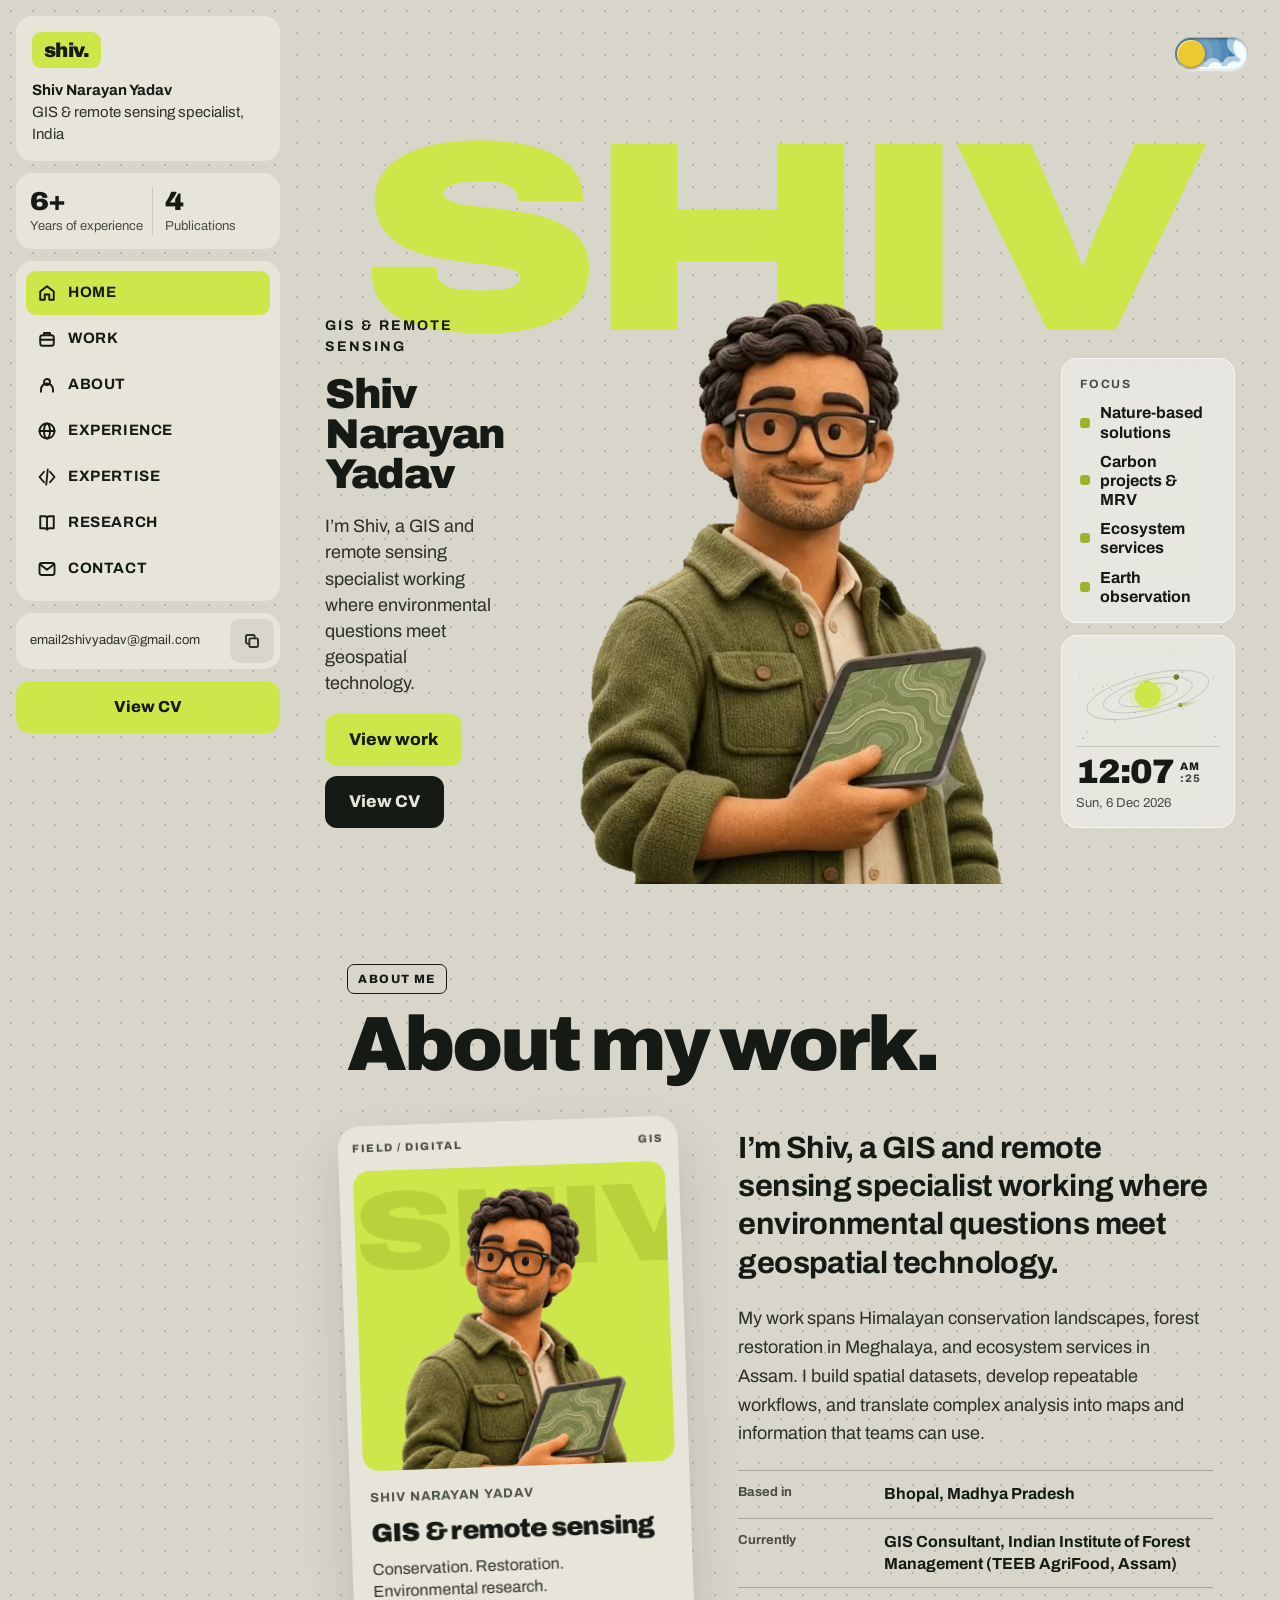
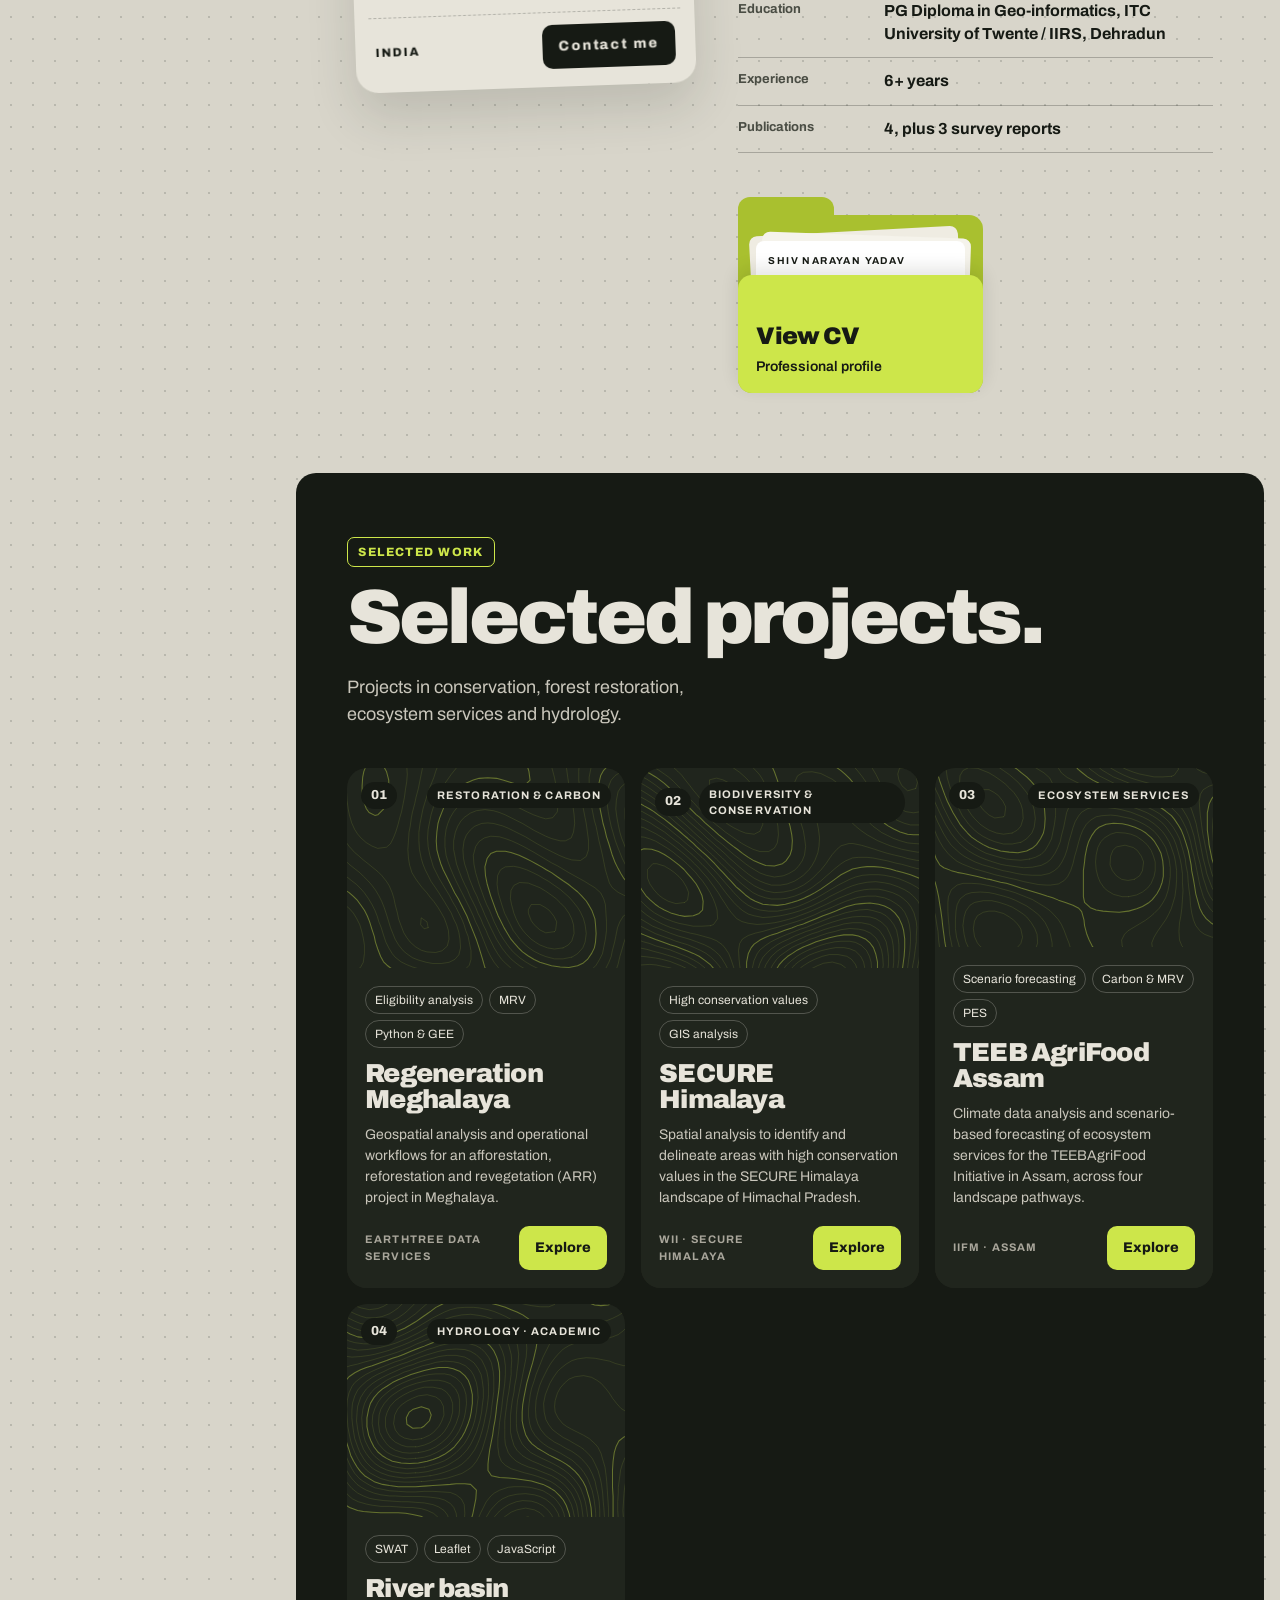
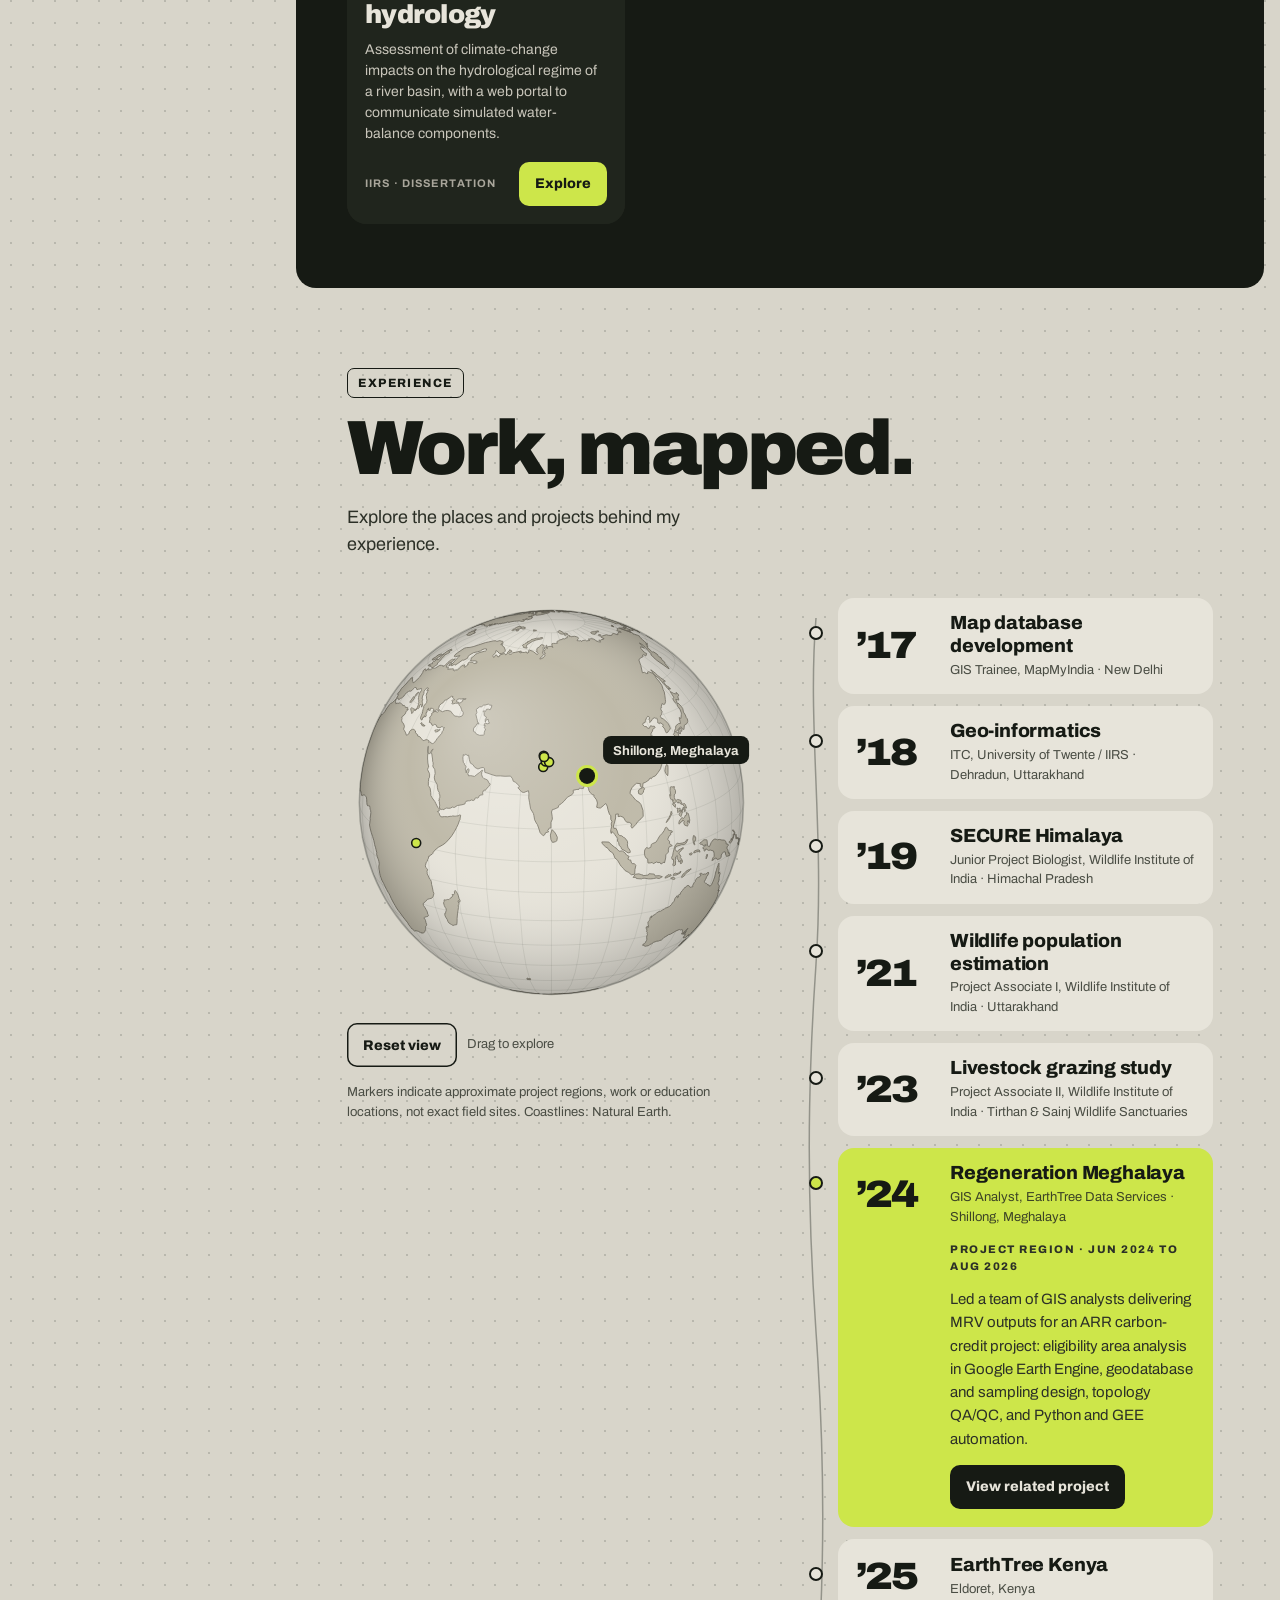
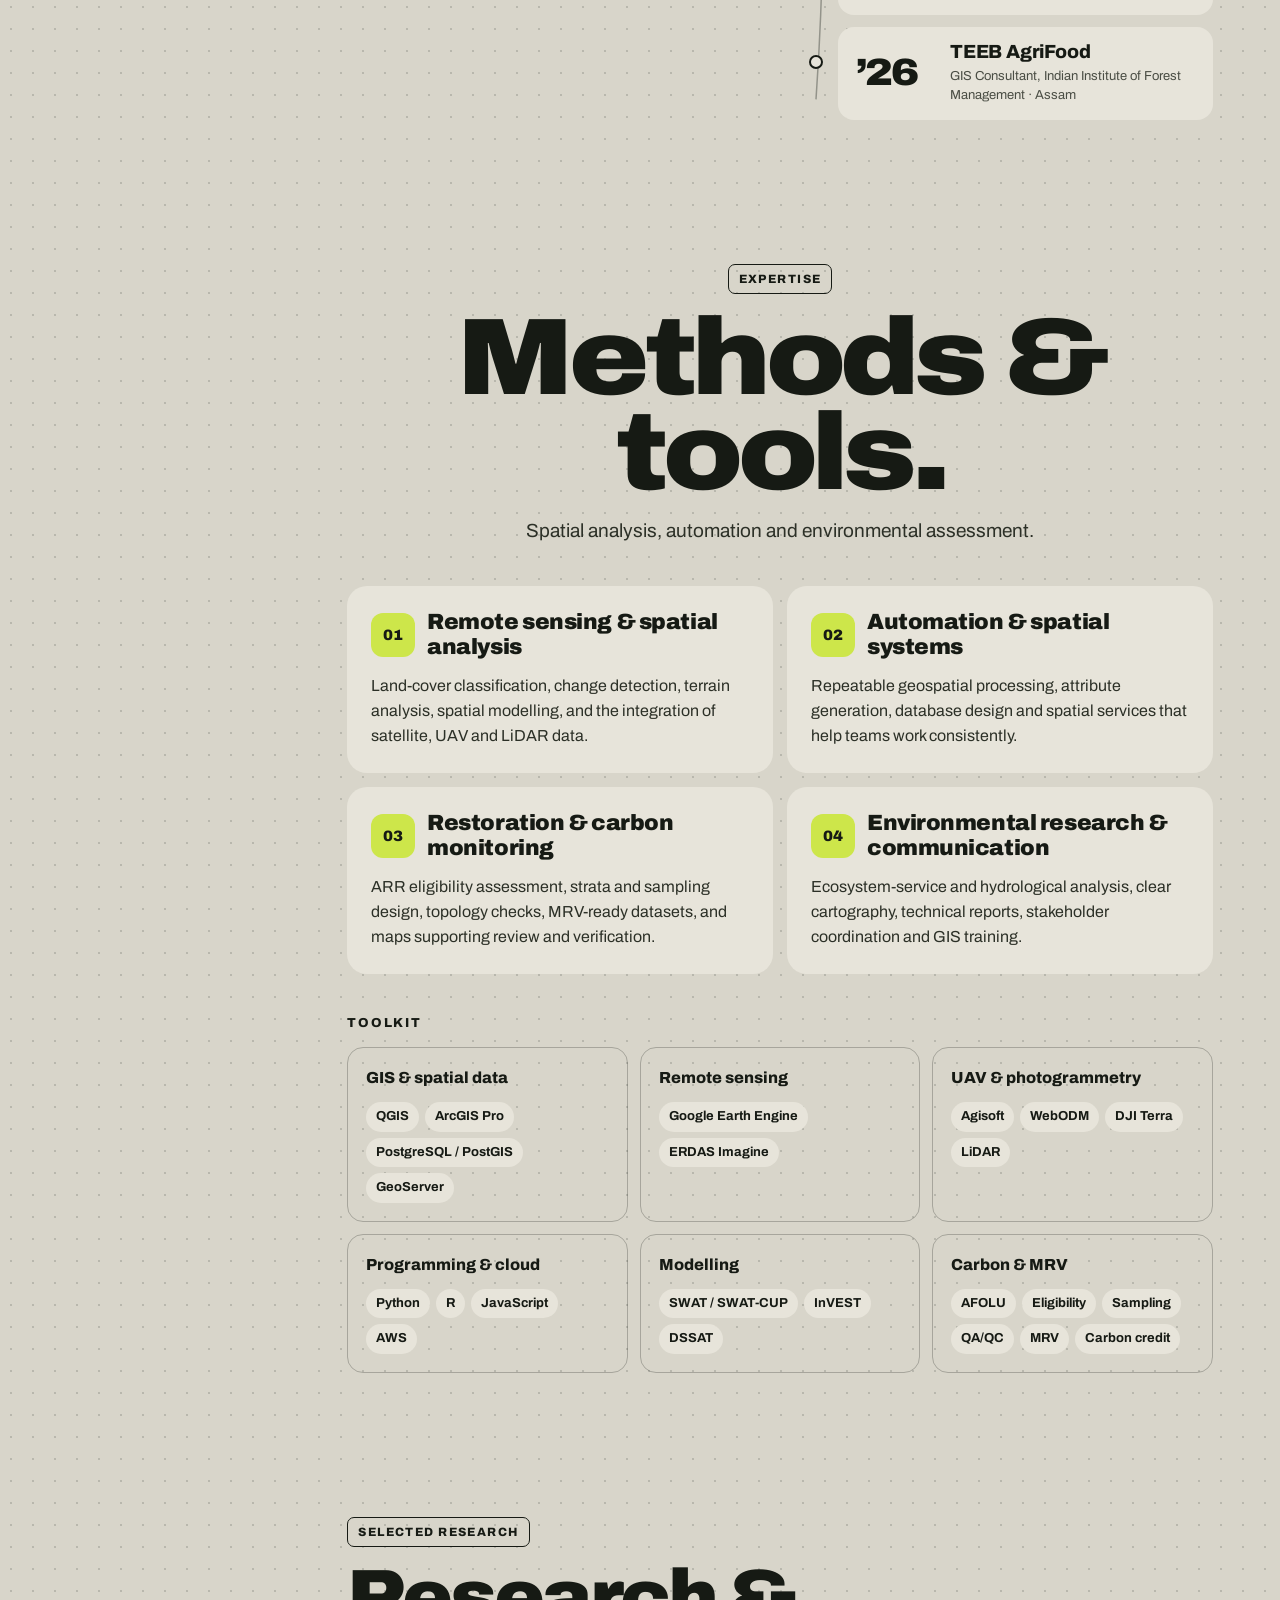
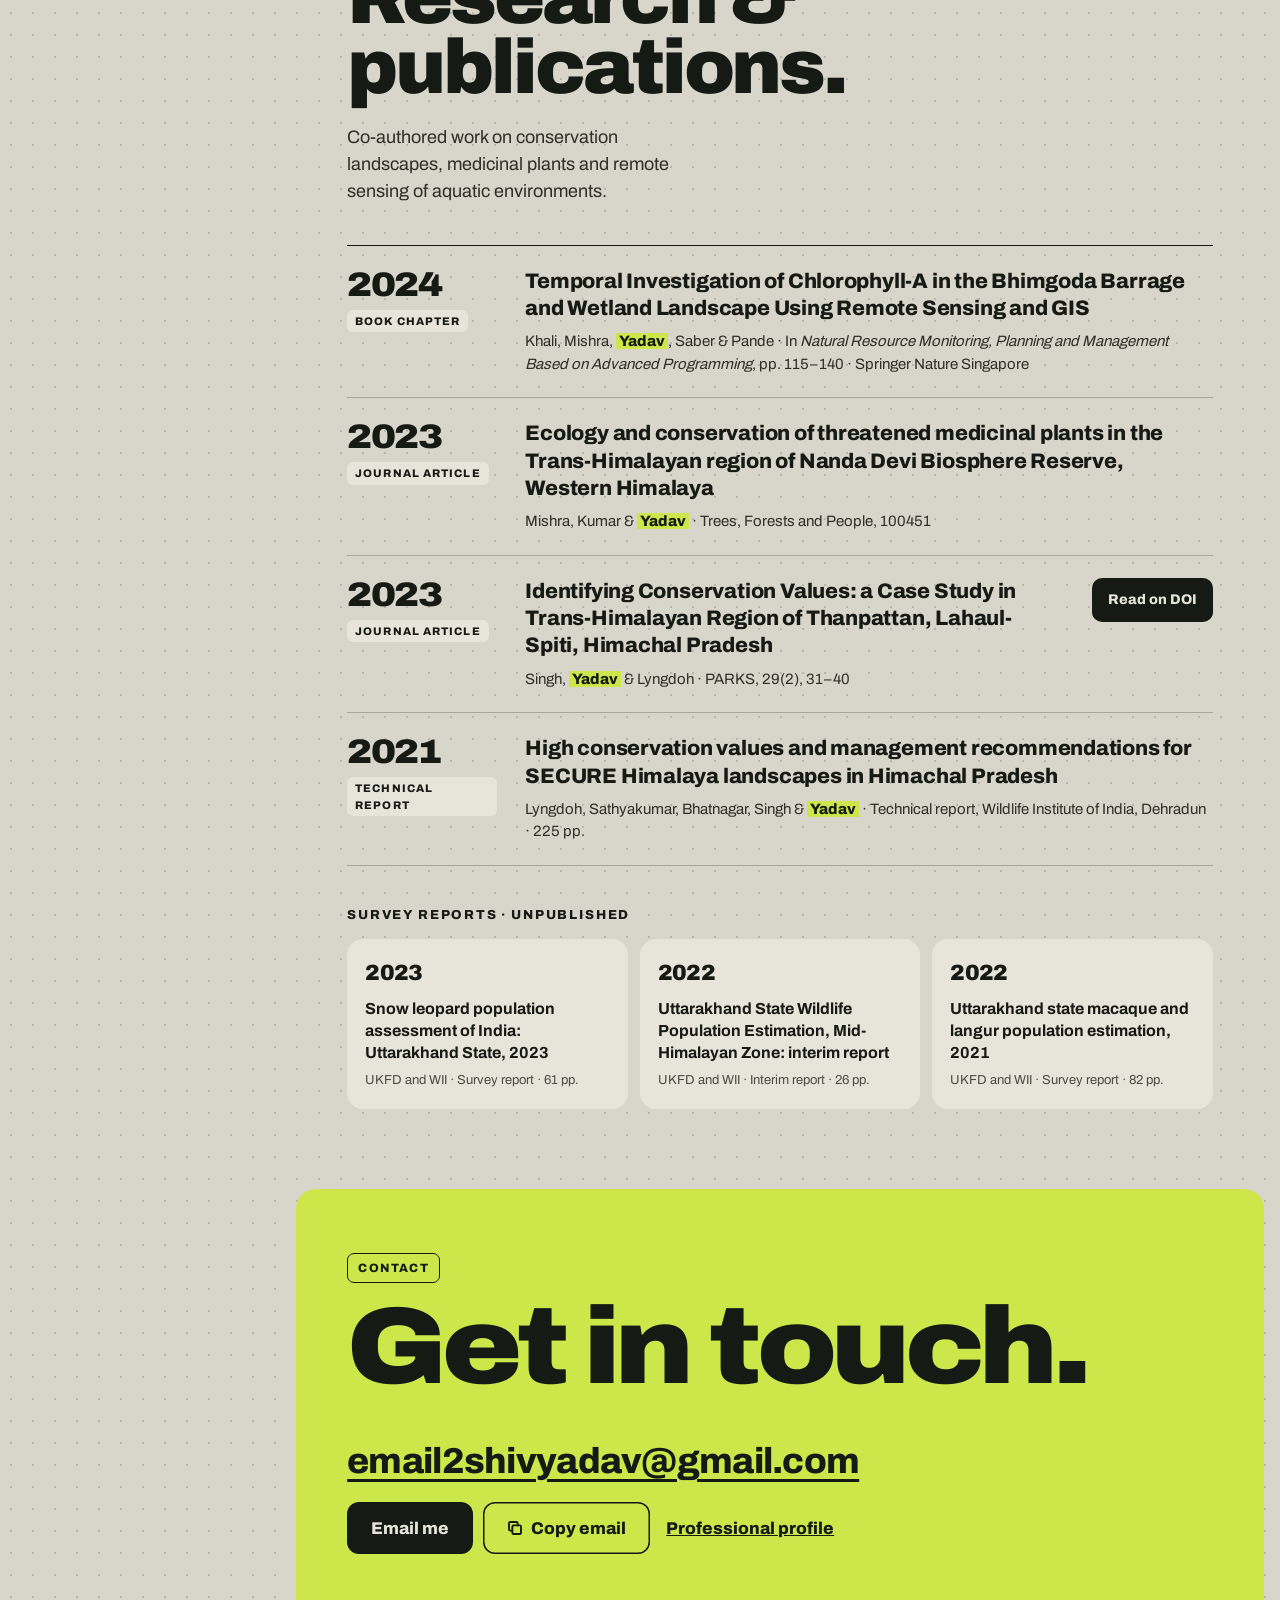
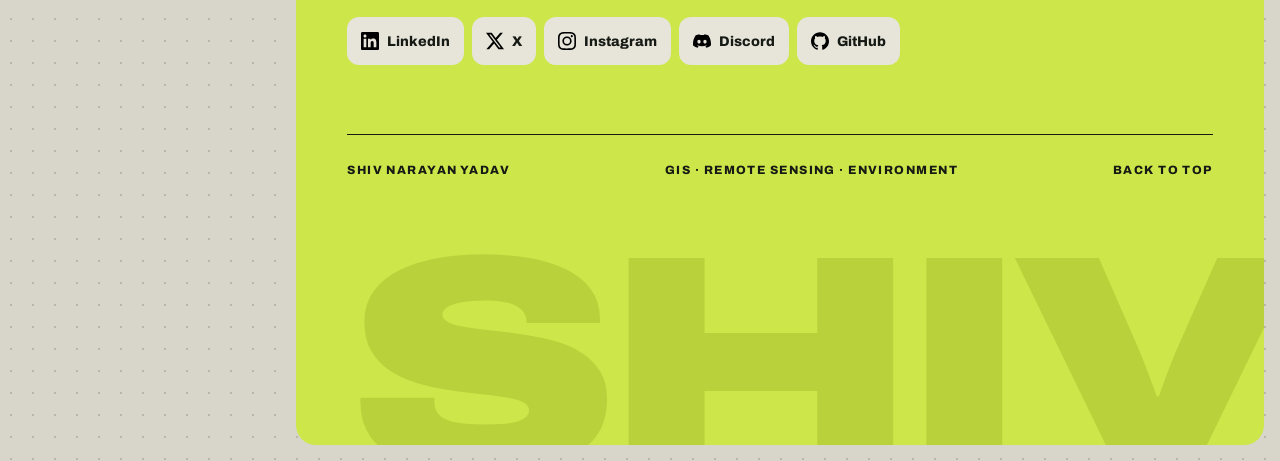
==== commit 56180187: "Port_Updated" ====
--- a/index.html
+++ b/index.html
@@ -9,12 +9,13 @@
 <link rel="icon" href="favicon.svg" type="image/svg+xml">
 <link rel="preload" href="assets/fonts/archivo-variable.woff2" as="font" type="font/woff2" crossorigin>
 <script src="theme-init.js"></script>
-<link rel="stylesheet" href="site.css?v=6">
-<script src="site-config.js?v=2" defer></script>
+<link rel="stylesheet" href="site.css?v=7">
+<script src="site-config.js?v=3" defer></script>
 <script src="vendor/d3-array.min.js" defer></script>
 <script src="vendor/d3-geo.min.js" defer></script>
 <script src="site.js?v=5" defer></script>
 <script src="clock.js?v=2" defer></script>
+<script src="visits.js?v=1" defer></script>
 <script src="journey.js?v=2" defer></script>
 <script type="module" src="character.js?v=2"></script>
 </head>
@@ -23,6 +24,7 @@
 
 <header class="topbar" aria-label="Site header">
   <a class="brand-chip" href="#home" aria-label="Shiv Narayan Yadav, home">shiv.</a>
+  <p class="visitor-badge" data-visitor hidden><span class="visitor-dot" aria-hidden="true"></span><span>You are visitor no.</span> <b data-visitor-no></b></p>
   <label class="theme-switch" title="Light or dark theme">
       <input type="checkbox" class="theme-switch__checkbox theme-toggle" role="switch" aria-label="Dark theme">
       <span class="theme-switch__container" aria-hidden="true">
@@ -69,6 +71,7 @@
     <section class="hero" id="home" aria-labelledby="hero-title">
       <div class="hero-wordmark" aria-hidden="true">SHIV</div>
       <div class="hero-tools">
+        <p class="visitor-badge" data-visitor hidden><span class="visitor-dot" aria-hidden="true"></span><span>You are visitor no.</span> <b data-visitor-no></b></p>
         <label class="theme-switch" title="Light or dark theme">
       <input type="checkbox" class="theme-switch__checkbox theme-toggle" role="switch" aria-label="Dark theme">
       <span class="theme-switch__container" aria-hidden="true">
--- a/site.css
+++ b/site.css
@@ -212,6 +212,13 @@
 .hero-stage.is-ready .character-poster { opacity: 0; transition: opacity .35s ease; }
 .hero-right { display: flex; flex-wrap: wrap; align-items: flex-end; gap: 12px; }
 .focus-card { flex: 1 1 200px; display: flex; flex-direction: column; gap: 10px; padding: 16px 18px; }
+/* ---------- visitor badge ---------- */
+.visitor-badge { display: inline-flex; align-items: center; gap: 7px; min-height: 36px; padding: 0 14px 0 12px; border-radius: 999px; background: var(--glass); border: 1px solid var(--glass-border); -webkit-backdrop-filter: blur(14px); backdrop-filter: blur(14px); font-size: 13px; color: var(--muted); white-space: nowrap; }
+.visitor-badge[hidden] { display: none; }
+.visitor-badge b { font-weight: 900; font-size: 15px; color: var(--ink); font-variant-numeric: tabular-nums; letter-spacing: -.01em; }
+.visitor-dot { width: 8px; height: 8px; border-radius: 50%; background: var(--accent); box-shadow: 0 0 0 3px color-mix(in srgb, var(--accent) 30%, transparent); }
+.hero-tools { align-items: center; gap: 12px; }
+@media (max-width: 420px) { .visitor-badge { padding: 0 10px; gap: 5px; font-size: 12px; } .visitor-badge b { font-size: 14px; } }
 /* ---------- solar system clock (hero) ---------- */
 .orbit-clock { --orb-ring: rgba(22, 26, 20, .16); --orb-star: rgba(22, 26, 20, .28); --orb-p1: #2c3520; --orb-p2: #6f8130; --orb-p3: #8fa62c;
   flex: 1 1 200px; min-width: 0; display: flex; flex-direction: column; padding: 10px 14px 14px; }
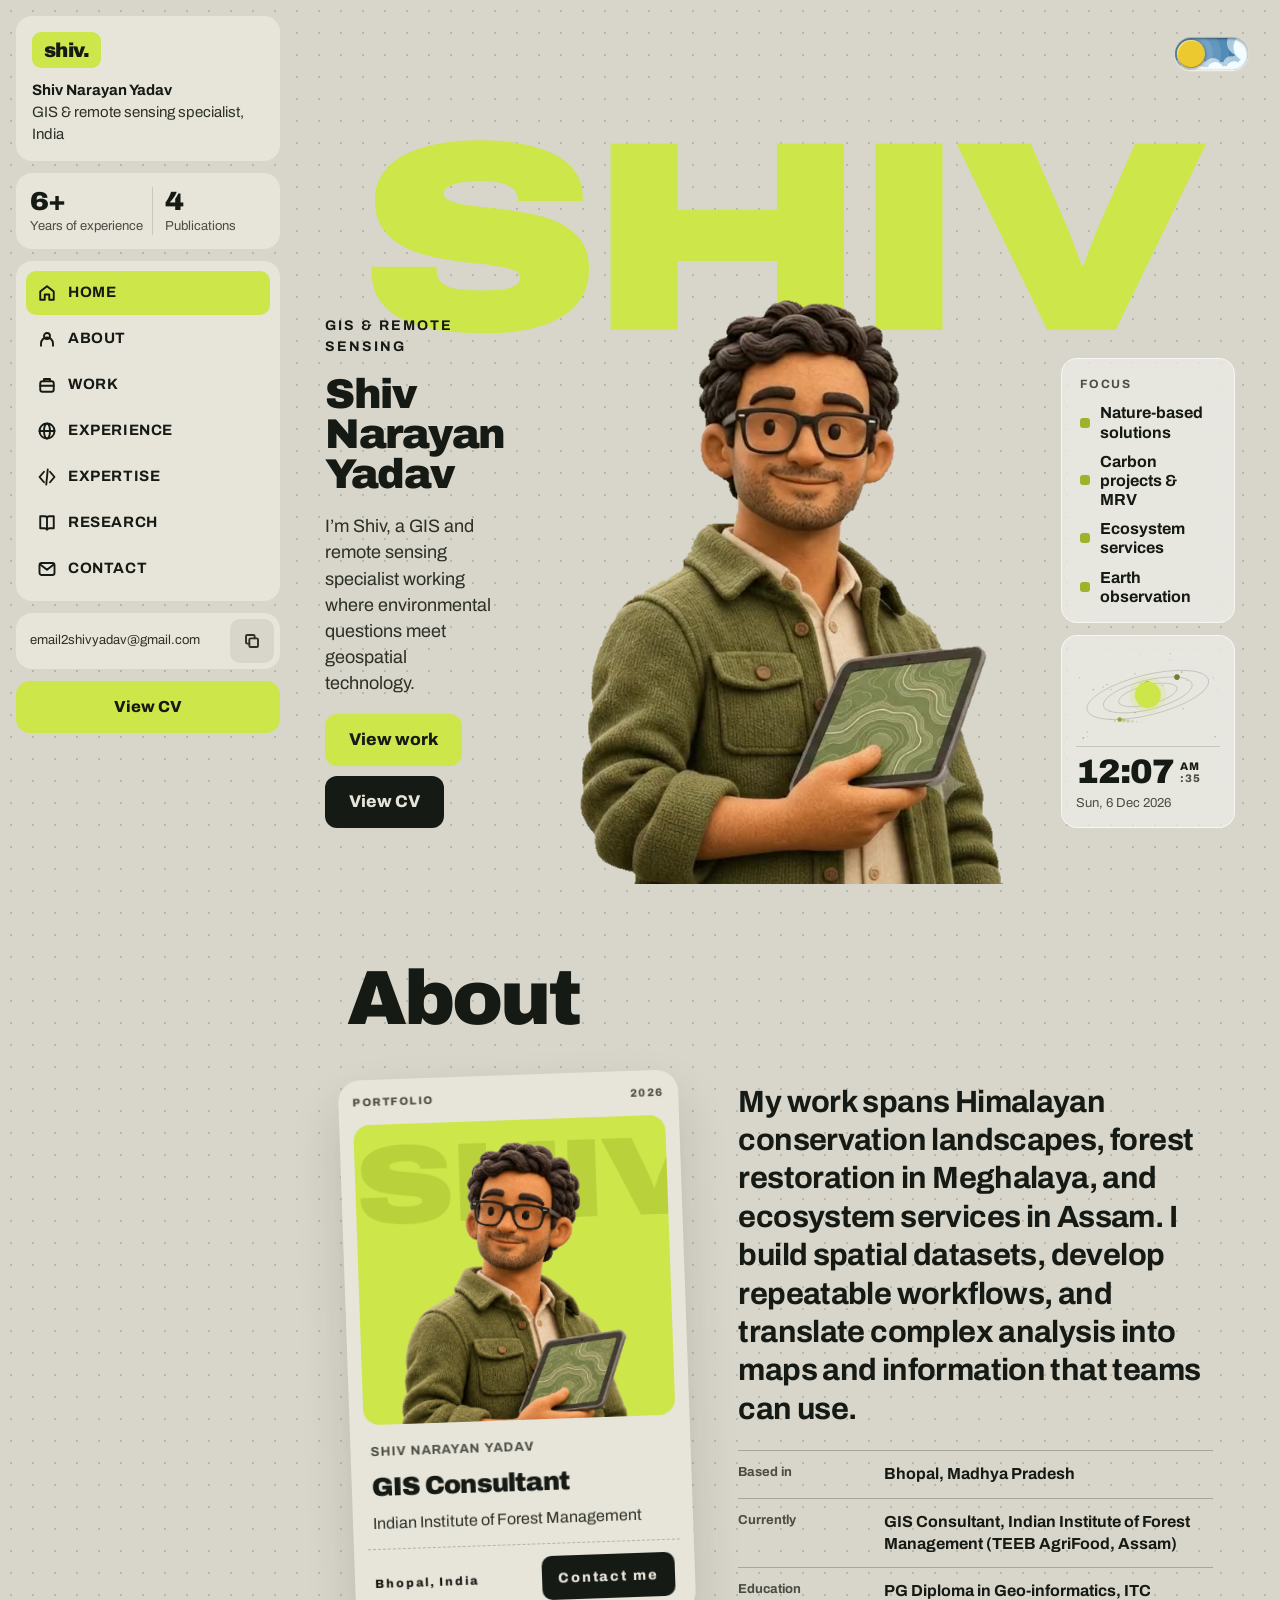
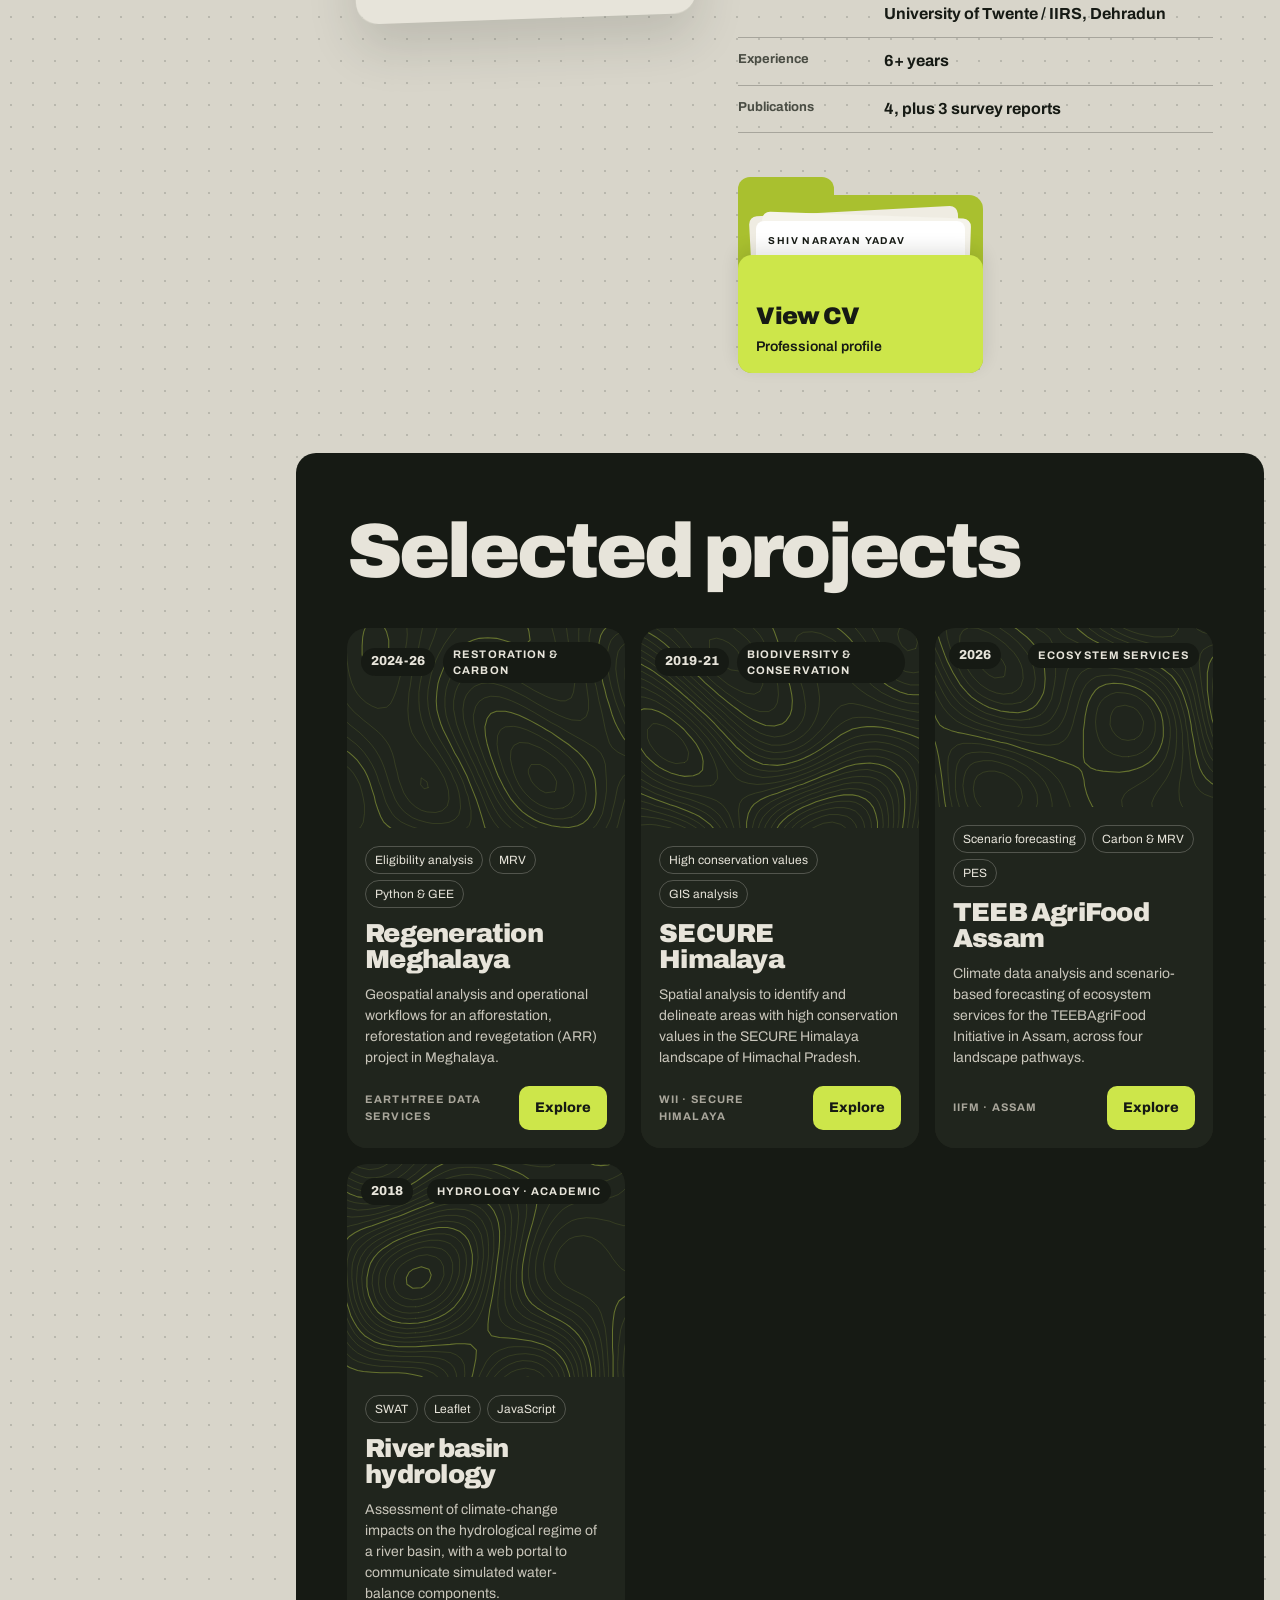
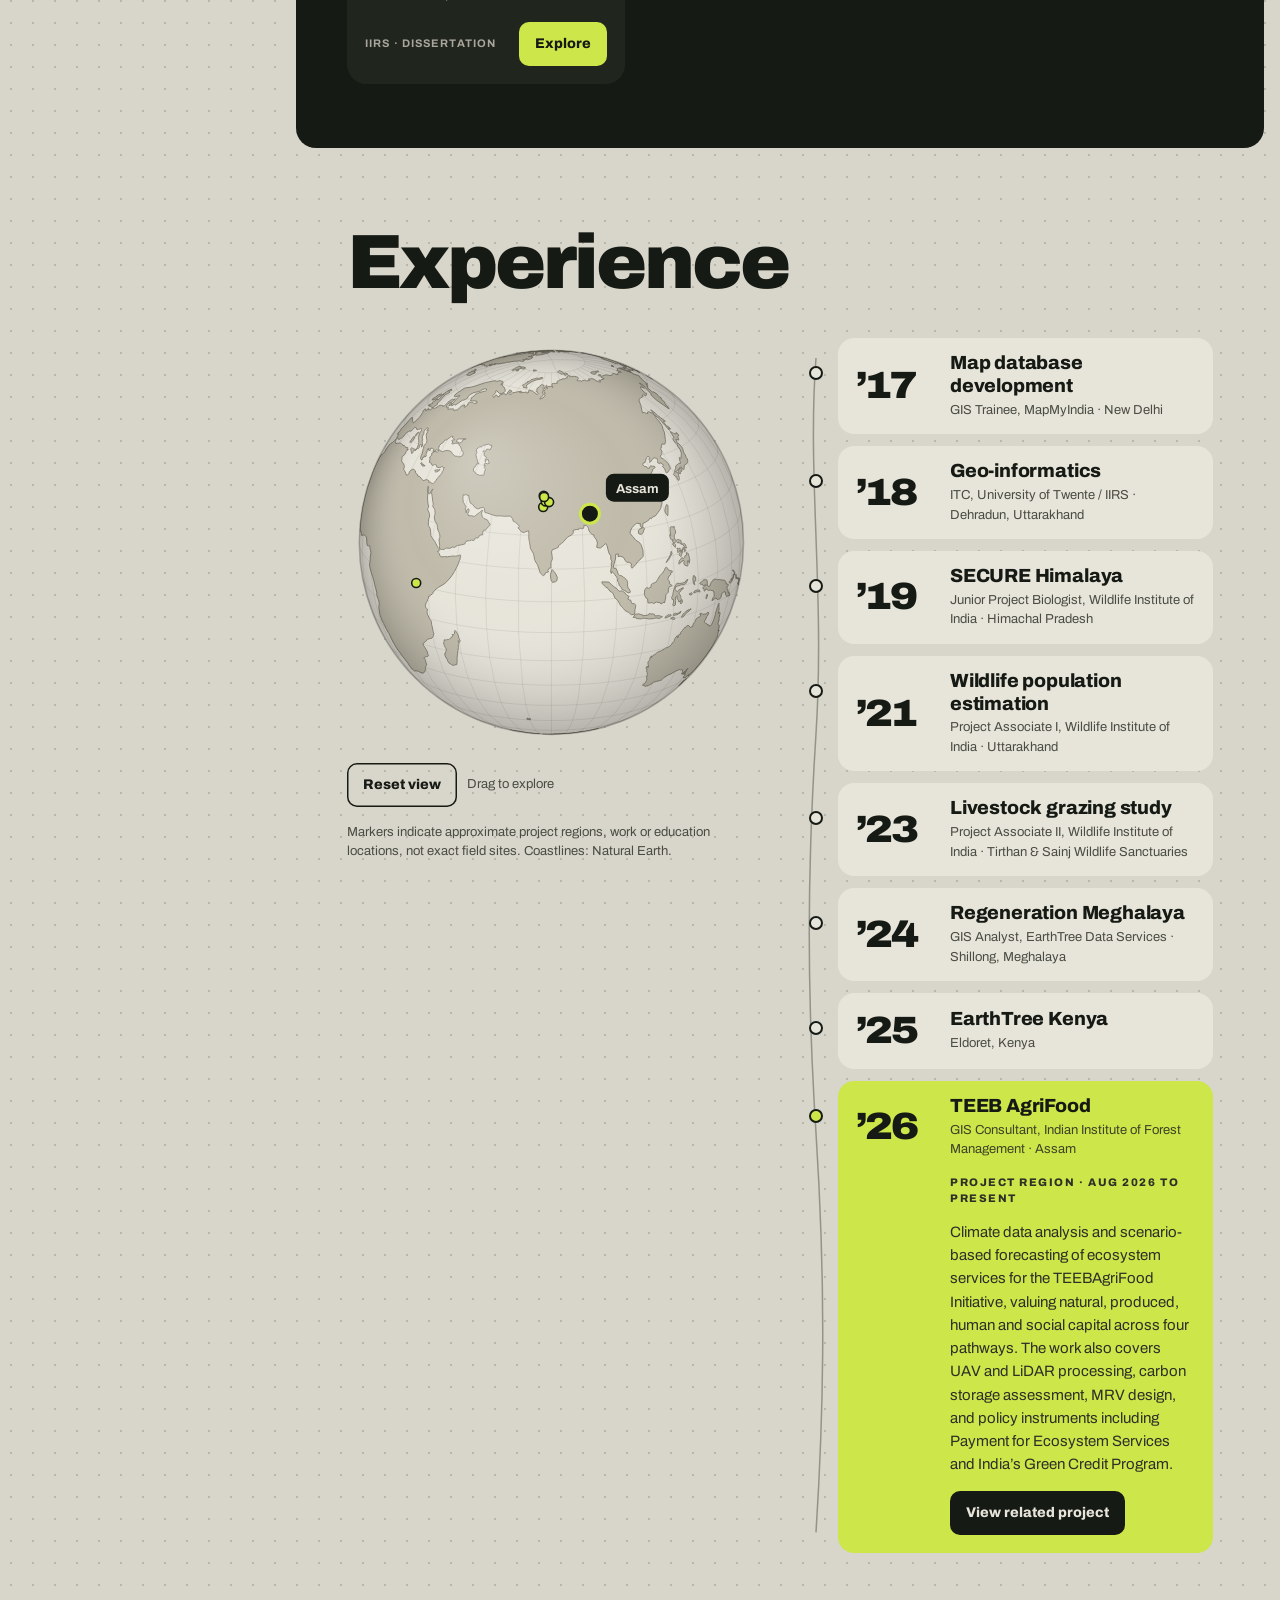
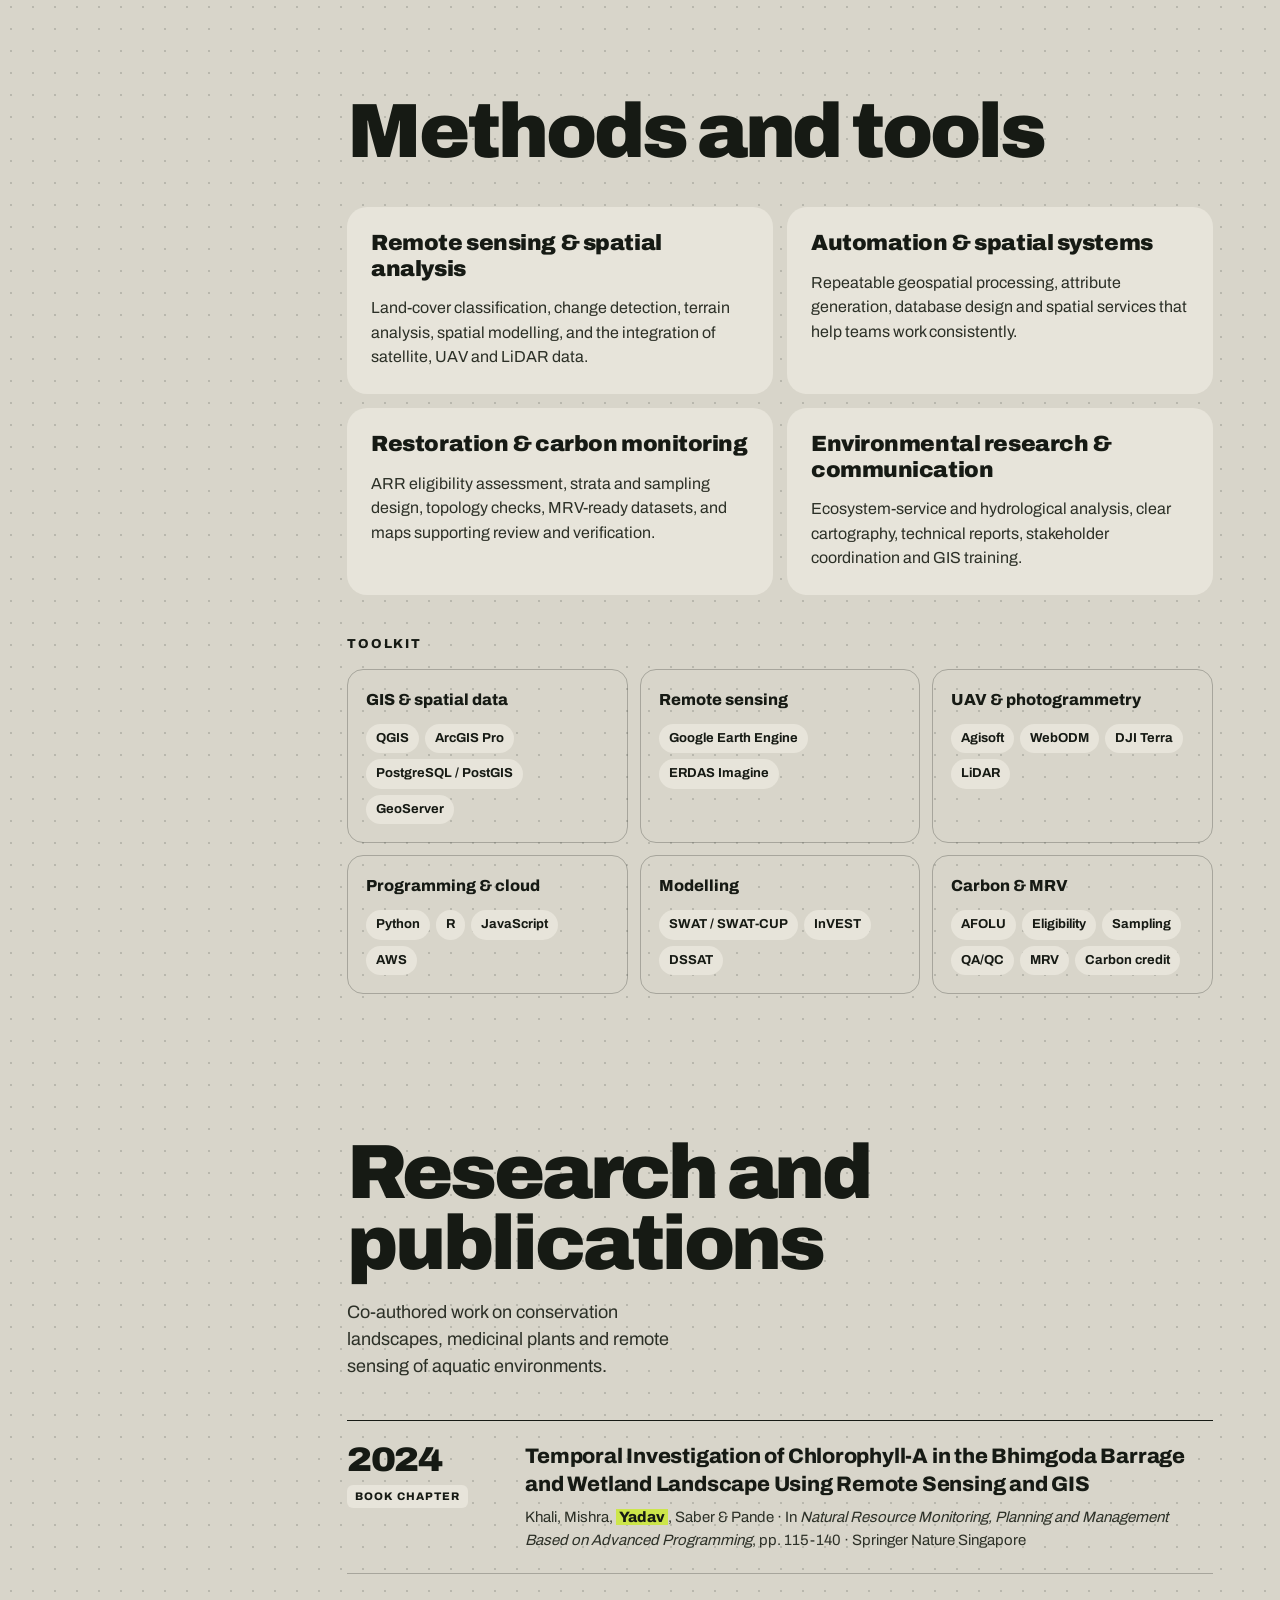
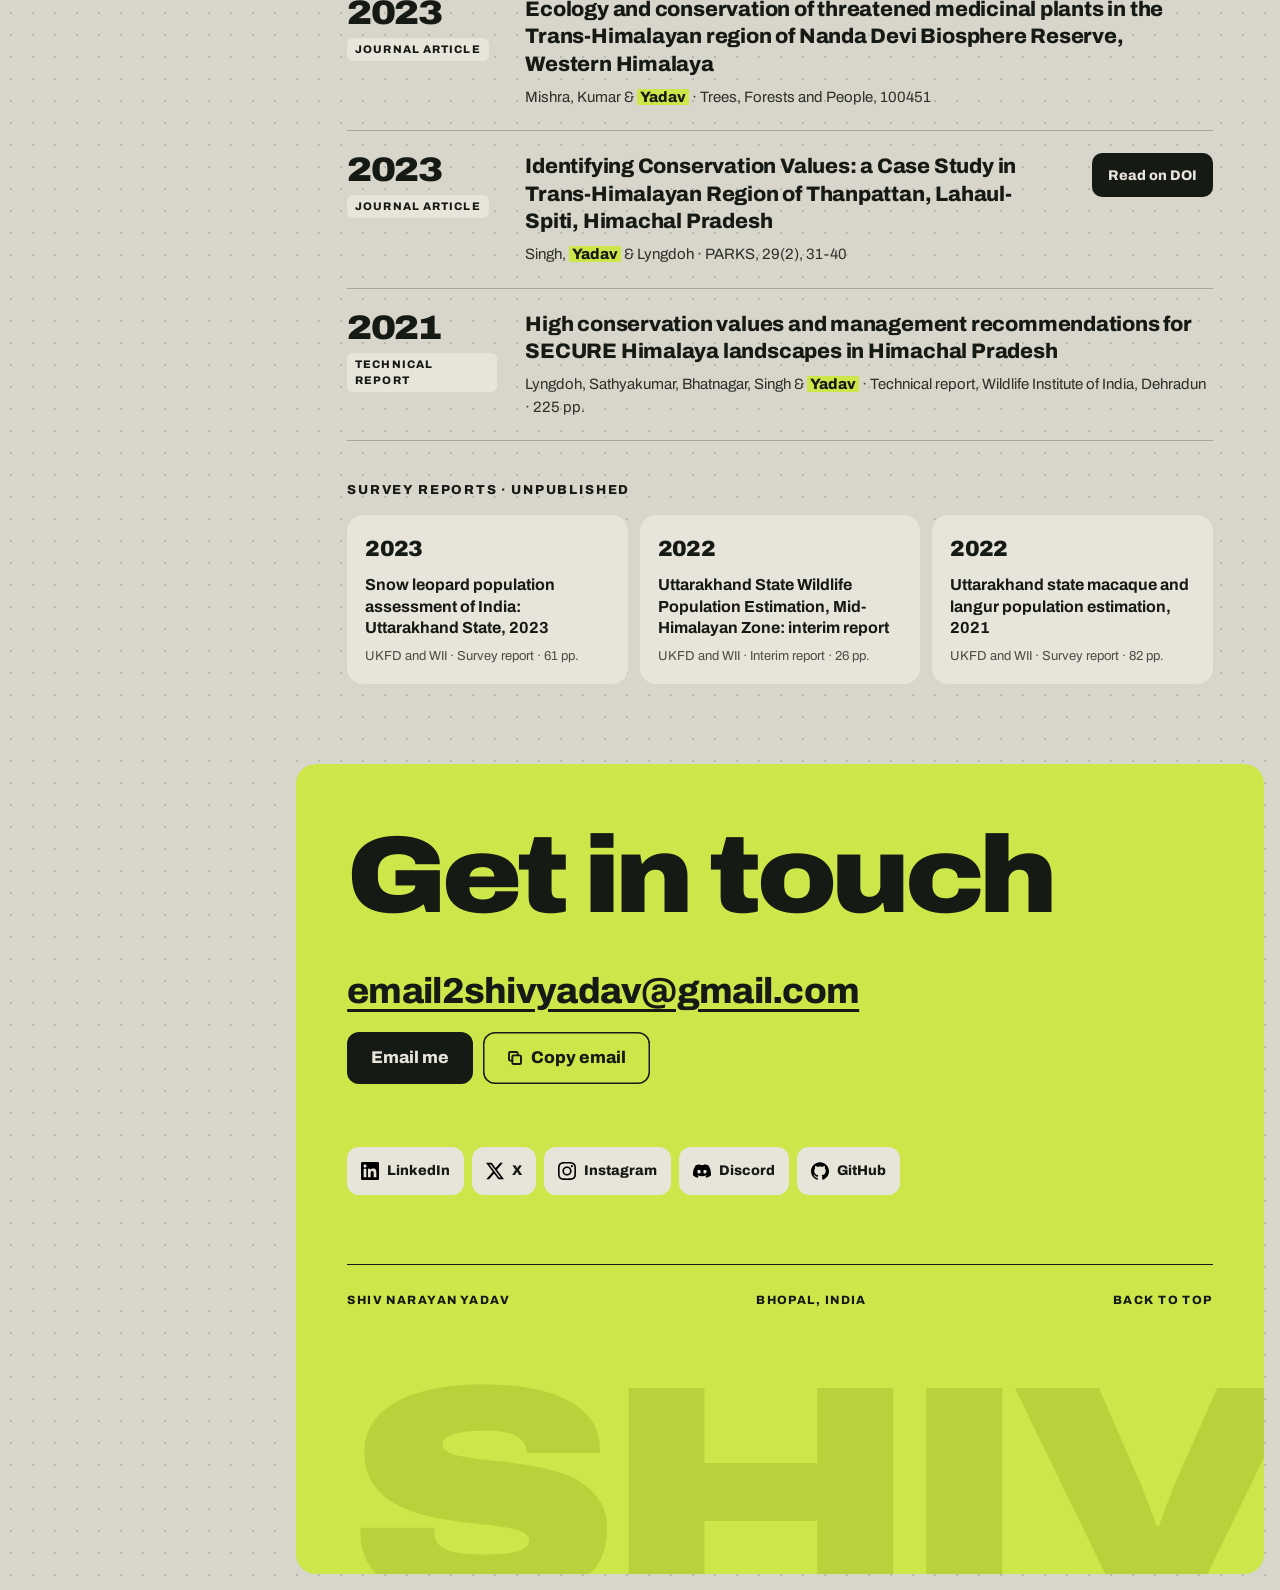
==== commit 7538a50c: "Port_updated" ====
--- a/index.html
+++ b/index.html
@@ -5,19 +5,29 @@
 <meta name="viewport" content="width=device-width, initial-scale=1">
 <meta name="theme-color" content="#d8d5ca">
 <meta name="description" content="Shiv Narayan Yadav, GIS and remote sensing specialist working across conservation, forest restoration, carbon projects, ecosystem services and environmental research.">
-<title>Shiv Narayan Yadav · GIS &amp; Remote Sensing</title>
+<title>Shiv Narayan Yadav · GIS and remote sensing</title>
 <link rel="icon" href="favicon.svg" type="image/svg+xml">
+<link rel="canonical" href="https://shivyadav.work.gd/">
+<meta property="og:type" content="website">
+<meta property="og:url" content="https://shivyadav.work.gd/">
+<meta property="og:title" content="Shiv Narayan Yadav · GIS and remote sensing">
+<meta property="og:description" content="Shiv Narayan Yadav, GIS and remote sensing specialist working across conservation, forest restoration, carbon projects, ecosystem services and environmental research.">
+<meta property="og:image" content="https://shivyadav.work.gd/assets/og-image.jpg">
+<meta property="og:image:width" content="1200">
+<meta property="og:image:height" content="630">
+<meta name="twitter:card" content="summary_large_image">
+<script type="application/ld+json">{"@context": "https://schema.org", "@type": "Person", "name": "Shiv Narayan Yadav", "jobTitle": "GIS Consultant", "worksFor": {"@type": "Organization", "name": "Indian Institute of Forest Management"}, "address": {"@type": "PostalAddress", "addressLocality": "Bhopal", "addressRegion": "Madhya Pradesh", "addressCountry": "IN"}, "url": "https://shivyadav.work.gd/", "image": "https://shivyadav.work.gd/assets/og-image.jpg", "email": "mailto:email2shivyadav@gmail.com", "knowsAbout": ["GIS", "Remote sensing", "Nature-based solutions", "Carbon projects and MRV", "Ecosystem services"], "sameAs": ["https://www.linkedin.com/in/shiv-narayan-yadav-1a40b349/", "https://x.com/stillsbyshiv", "https://www.instagram.com/stillsbyshiv/", "https://github.com/shivnarayanyadav1507-sys"]}</script>
 <link rel="preload" href="assets/fonts/archivo-variable.woff2" as="font" type="font/woff2" crossorigin>
 <script src="theme-init.js"></script>
-<link rel="stylesheet" href="site.css?v=7">
-<script src="site-config.js?v=3" defer></script>
+<link rel="stylesheet" href="site.css?v=9">
+<script src="site-config.js?v=4" defer></script>
 <script src="vendor/d3-array.min.js" defer></script>
 <script src="vendor/d3-geo.min.js" defer></script>
-<script src="site.js?v=5" defer></script>
+<script src="site.js?v=6" defer></script>
 <script src="clock.js?v=2" defer></script>
-<script src="visits.js?v=1" defer></script>
-<script src="journey.js?v=2" defer></script>
-<script type="module" src="character.js?v=2"></script>
+<script src="visits.js?v=2" defer></script>
+<script src="journey.js?v=3" defer></script>
+<script type="module" src="character.js?v=3"></script>
 </head>
 <body>
 <a class="skip-link" href="#main">Skip to content</a>
@@ -49,10 +59,10 @@
       <div><strong>6+</strong><span>Years of experience</span></div>
       <div><strong>4</strong><span>Publications</span></div>
     </div>
-    <nav class="side-panel side-nav" aria-label="Portfolio navigation">
+    <nav class="side-panel side-nav" aria-label="Main navigation">
       <a href="#home" data-nav><svg viewBox="0 0 24 24" aria-hidden="true"><path d="m3 10 9-7 9 7v11h-6v-7H9v7H3z"/></svg>Home</a>
+      <a href="#about" data-nav><svg viewBox="0 0 24 24" aria-hidden="true"><circle cx="12" cy="8" r="4"/><path d="M4 21v-3a8 8 0 0 1 16 0v3"/></svg>About</a>
       <a href="#work" data-nav><svg viewBox="0 0 24 24" aria-hidden="true"><rect x="3" y="7" width="18" height="14" rx="3"/><path d="M8 7V4h8v3M3 13h18"/></svg>Work</a>
-      <a href="#about" data-nav><svg viewBox="0 0 24 24" aria-hidden="true"><circle cx="12" cy="8" r="4"/><path d="M4 21v-3a8 8 0 0 1 16 0v3"/></svg>About</a>
       <a href="#experience" data-nav><svg viewBox="0 0 24 24" aria-hidden="true"><circle cx="12" cy="12" r="10"/><ellipse cx="12" cy="12" rx="4" ry="10"/><path d="M2 12h20"/></svg>Experience</a>
       <a href="#expertise" data-nav><svg viewBox="0 0 24 24" aria-hidden="true"><path d="m8 5-6 7 6 7m8-14 6 7-6 7m-3-17-2 20"/></svg>Expertise</a>
       <a href="#research" data-nav><svg viewBox="0 0 24 24" aria-hidden="true"><path d="M3 3h6a3 3 0 0 1 3 3v15a4 4 0 0 0-4-2H3zm18 0h-6a3 3 0 0 0-3 3v15a4 4 0 0 1 4-2h5z"/></svg>Research</a>
@@ -96,7 +106,7 @@
           </div>
         </div>
         <div class="hero-stage" id="character-stage" tabindex="0" role="img" aria-label="Illustrated portrait of Shiv in an olive field jacket and black rectangular glasses, holding a tablet with a contour map. He turns to follow the pointer; left and right arrow keys also turn him.">
-          <img class="character-poster" src="assets/explorer-cutout.png" alt="" width="640" height="720" fetchpriority="high">
+          <img class="character-poster" src="assets/explorer-cutout.webp" alt="" width="640" height="720" fetchpriority="high">
           <canvas id="character-canvas" width="640" height="720" aria-hidden="true"></canvas>
         </div>
         <div class="hero-right">
@@ -124,22 +134,21 @@
     <section class="section" id="about" aria-labelledby="about-title">
       <div class="wrap">
         <div class="section-head">
-          <div><span class="pill">About me</span><h2 id="about-title">About my work.</h2></div>
+          <h2 id="about-title">About</h2>
         </div>
         <div class="about-grid">
           <article class="id-card" aria-label="Shiv Narayan Yadav, ID card">
-            <div class="id-top"><span>Field / Digital</span><span>GIS</span></div>
+            <div class="id-top"><span>Portfolio</span><span>2026</span></div>
             <div class="id-photo"><span aria-hidden="true">SHIV</span><img src="assets/shiv-portrait.webp" alt="Shiv’s illustrated geospatial explorer" width="673" height="924" loading="lazy"></div>
             <div class="id-body">
               <p class="id-kicker">Shiv Narayan Yadav</p>
-              <h3>GIS &amp; remote sensing</h3>
-              <p>Conservation. Restoration.<br>Environmental research.</p>
-            </div>
-            <div class="id-bottom"><span>INDIA</span><a class="btn btn-ink btn-sm" href="mailto:email2shivyadav@gmail.com">Contact me</a></div>
+              <h3>GIS Consultant</h3>
+              <p>Indian Institute of Forest Management</p>
+            </div>
+            <div class="id-bottom"><span>Bhopal, India</span><a class="btn btn-ink btn-sm" href="mailto:email2shivyadav@gmail.com">Contact me</a></div>
           </article>
           <div class="about-copy">
-            <p class="lead">I’m Shiv, a GIS and remote sensing specialist working where environmental questions meet geospatial technology.</p>
-            <p>My work spans Himalayan conservation landscapes, forest restoration in Meghalaya, and ecosystem services in Assam. I build spatial datasets, develop repeatable workflows, and translate complex analysis into maps and information that teams can use.</p>
+            <p class="lead">My work spans Himalayan conservation landscapes, forest restoration in Meghalaya, and ecosystem services in Assam. I build spatial datasets, develop repeatable workflows, and translate complex analysis into maps and information that teams can use.</p>
             <dl class="facts">
               <div><dt>Based in</dt><dd>Bhopal, Madhya Pradesh</dd></div>
               <div><dt>Currently</dt><dd>GIS Consultant, Indian Institute of Forest Management (TEEB AgriFood, Assam)</dd></div>
@@ -147,7 +156,7 @@
               <div><dt>Experience</dt><dd>6+ years</dd></div>
               <div><dt>Publications</dt><dd>4, plus 3 survey reports</dd></div>
             </dl>
-            <a class="cv-folder" href="cv.html" data-cv aria-label="View CV, professional profile">
+            <a class="cv-folder" href="cv.html" data-cv>
               <span class="cvf-tab" aria-hidden="true"></span><span class="cvf-back" aria-hidden="true"></span>
               <span class="cvf-paper p1" aria-hidden="true"><b>EXPERIENCE</b><i></i><i></i></span>
               <span class="cvf-paper p2" aria-hidden="true"><b>RESEARCH</b><i></i><i></i></span>
@@ -163,13 +172,12 @@
     <section class="section section-dark" id="work" aria-labelledby="work-title">
       <div class="wrap">
         <div class="section-head">
-          <div><span class="pill pill-accent">Selected work</span><h2 id="work-title">Selected projects.</h2></div>
-          <p>Projects in conservation, forest restoration, ecosystem services and hydrology.</p>
+          <h2 id="work-title">Selected projects</h2>
         </div>
         <div class="project-grid">
           <article class="project-card">
             <div class="project-art" style="--pos: 20% 30%" aria-hidden="true"></div>
-            <div class="project-top"><span>01</span><span>Restoration &amp; carbon</span></div>
+            <div class="project-top"><span>2024-26</span><span>Restoration &amp; carbon</span></div>
             <div class="project-body">
               <div class="tags"><span>Eligibility analysis</span><span>MRV</span><span>Python &amp; GEE</span></div>
               <h3>Regeneration Meghalaya</h3>
@@ -179,7 +187,7 @@
           </article>
           <article class="project-card">
             <div class="project-art" style="--pos: 75% 15%" aria-hidden="true"></div>
-            <div class="project-top"><span>02</span><span>Biodiversity &amp; conservation</span></div>
+            <div class="project-top"><span>2019-21</span><span>Biodiversity &amp; conservation</span></div>
             <div class="project-body">
               <div class="tags"><span>High conservation values</span><span>GIS analysis</span></div>
               <h3>SECURE Himalaya</h3>
@@ -189,7 +197,7 @@
           </article>
           <article class="project-card">
             <div class="project-art" style="--pos: 45% 80%" aria-hidden="true"></div>
-            <div class="project-top"><span>03</span><span>Ecosystem services</span></div>
+            <div class="project-top"><span>2026</span><span>Ecosystem services</span></div>
             <div class="project-body">
               <div class="tags"><span>Scenario forecasting</span><span>Carbon &amp; MRV</span><span>PES</span></div>
               <h3>TEEB AgriFood Assam</h3>
@@ -199,7 +207,7 @@
           </article>
           <article class="project-card">
             <div class="project-art" style="--pos: 95% 60%" aria-hidden="true"></div>
-            <div class="project-top"><span>04</span><span>Hydrology · academic</span></div>
+            <div class="project-top"><span>2018</span><span>Hydrology · academic</span></div>
             <div class="project-body">
               <div class="tags"><span>SWAT</span><span>Leaflet</span><span>JavaScript</span></div>
               <h3>River basin hydrology</h3>
@@ -215,8 +223,7 @@
     <section class="section" id="experience" aria-labelledby="experience-title">
       <div class="wrap">
         <div class="section-head">
-          <div><span class="pill">Experience</span><h2 id="experience-title">Work, mapped.</h2></div>
-          <p>Explore the places and projects behind my experience.</p>
+          <h2 id="experience-title">Experience</h2>
         </div>
         <div class="journey">
           <div class="globe-col">
@@ -239,14 +246,14 @@
     <!-- EXPERTISE -->
     <section class="section" id="expertise" aria-labelledby="expertise-title">
       <div class="wrap">
-        <div class="section-head center">
-          <div><span class="pill">Expertise</span><h2 id="expertise-title" class="huge">Methods &amp; tools.</h2><p>Spatial analysis, automation and environmental assessment.</p></div>
+        <div class="section-head">
+          <h2 id="expertise-title">Methods and tools</h2>
         </div>
         <div class="skill-grid">
-          <article class="skill-card"><div class="skill-head"><span>01</span><h3>Remote sensing &amp; spatial analysis</h3></div><p>Land-cover classification, change detection, terrain analysis, spatial modelling, and the integration of satellite, UAV and LiDAR data.</p></article>
-          <article class="skill-card"><div class="skill-head"><span>02</span><h3>Automation &amp; spatial systems</h3></div><p>Repeatable geospatial processing, attribute generation, database design and spatial services that help teams work consistently.</p></article>
-          <article class="skill-card"><div class="skill-head"><span>03</span><h3>Restoration &amp; carbon monitoring</h3></div><p>ARR eligibility assessment, strata and sampling design, topology checks, MRV-ready datasets, and maps supporting review and verification.</p></article>
-          <article class="skill-card"><div class="skill-head"><span>04</span><h3>Environmental research &amp; communication</h3></div><p>Ecosystem-service and hydrological analysis, clear cartography, technical reports, stakeholder coordination and GIS training.</p></article>
+          <article class="skill-card"><div class="skill-head"><h3>Remote sensing &amp; spatial analysis</h3></div><p>Land-cover classification, change detection, terrain analysis, spatial modelling, and the integration of satellite, UAV and LiDAR data.</p></article>
+          <article class="skill-card"><div class="skill-head"><h3>Automation &amp; spatial systems</h3></div><p>Repeatable geospatial processing, attribute generation, database design and spatial services that help teams work consistently.</p></article>
+          <article class="skill-card"><div class="skill-head"><h3>Restoration &amp; carbon monitoring</h3></div><p>ARR eligibility assessment, strata and sampling design, topology checks, MRV-ready datasets, and maps supporting review and verification.</p></article>
+          <article class="skill-card"><div class="skill-head"><h3>Environmental research &amp; communication</h3></div><p>Ecosystem-service and hydrological analysis, clear cartography, technical reports, stakeholder coordination and GIS training.</p></article>
         </div>
         <div class="toolkit">
           <h3>Toolkit</h3>
@@ -266,13 +273,13 @@
     <section class="section" id="research" aria-labelledby="research-title">
       <div class="wrap">
         <div class="section-head">
-          <div><span class="pill">Selected research</span><h2 id="research-title">Research &amp;<br>publications.</h2></div>
+          <h2 id="research-title">Research and publications</h2>
           <p>Co-authored work on conservation landscapes, medicinal plants and remote sensing of aquatic environments.</p>
         </div>
         <div class="pubs">
-          <article class="pub"><div class="pub-year"><strong>2024</strong><span>Book chapter</span></div><div class="pub-body"><h3>Temporal Investigation of Chlorophyll-A in the Bhimgoda Barrage and Wetland Landscape Using Remote Sensing and GIS</h3><p>Khali, Mishra, <mark>Yadav</mark>, Saber &amp; Pande · In <i>Natural Resource Monitoring, Planning and Management Based on Advanced Programming</i>, pp. 115–140 · Springer Nature Singapore</p></div></article>
+          <article class="pub"><div class="pub-year"><strong>2024</strong><span>Book chapter</span></div><div class="pub-body"><h3>Temporal Investigation of Chlorophyll-A in the Bhimgoda Barrage and Wetland Landscape Using Remote Sensing and GIS</h3><p>Khali, Mishra, <mark>Yadav</mark>, Saber &amp; Pande · In <i>Natural Resource Monitoring, Planning and Management Based on Advanced Programming</i>, pp. 115-140 · Springer Nature Singapore</p></div></article>
           <article class="pub"><div class="pub-year"><strong>2023</strong><span>Journal article</span></div><div class="pub-body"><h3>Ecology and conservation of threatened medicinal plants in the Trans-Himalayan region of Nanda Devi Biosphere Reserve, Western Himalaya</h3><p>Mishra, Kumar &amp; <mark>Yadav</mark> · Trees, Forests and People, 100451</p></div></article>
-          <article class="pub"><div class="pub-year"><strong>2023</strong><span>Journal article</span></div><div class="pub-body"><h3>Identifying Conservation Values: a Case Study in Trans-Himalayan Region of Thanpattan, Lahaul-Spiti, Himachal Pradesh</h3><p>Singh, <mark>Yadav</mark> &amp; Lyngdoh · PARKS, 29(2), 31–40</p></div><a class="btn btn-ink btn-sm" href="https://doi.org/10.2305/IUCN.CH.2023.PARKS-29-2NS.en" target="_blank" rel="noopener">Read on DOI</a></article>
+          <article class="pub"><div class="pub-year"><strong>2023</strong><span>Journal article</span></div><div class="pub-body"><h3>Identifying Conservation Values: a Case Study in Trans-Himalayan Region of Thanpattan, Lahaul-Spiti, Himachal Pradesh</h3><p>Singh, <mark>Yadav</mark> &amp; Lyngdoh · PARKS, 29(2), 31-40</p></div><a class="btn btn-ink btn-sm" href="https://doi.org/10.2305/IUCN.CH.2023.PARKS-29-2NS.en" target="_blank" rel="noopener">Read on DOI</a></article>
           <article class="pub"><div class="pub-year"><strong>2021</strong><span>Technical report</span></div><div class="pub-body"><h3>High conservation values and management recommendations for SECURE Himalaya landscapes in Himachal Pradesh</h3><p>Lyngdoh, Sathyakumar, Bhatnagar, Singh &amp; <mark>Yadav</mark> · Technical report, Wildlife Institute of India, Dehradun · 225 pp.</p></div></article>
         </div>
         <div class="reports">
@@ -290,7 +297,7 @@
     <section class="section section-lime" id="contact" aria-labelledby="contact-title">
       <div class="wrap">
         <div class="section-head">
-          <div><span class="pill">Contact</span><h2 id="contact-title" class="huge">Get in touch.</h2></div>
+          <h2 id="contact-title" class="huge">Get in touch</h2>
         </div>
         <div class="contact-row">
           <div class="contact-main">
@@ -298,24 +305,23 @@
             <div class="btn-row">
               <a class="btn btn-ink" href="mailto:email2shivyadav@gmail.com">Email me</a>
               <button type="button" class="btn btn-outline copy-email"><svg viewBox="0 0 24 24" aria-hidden="true"><rect x="8" y="8" width="13" height="13" rx="2"/><path d="M16 8V5a2 2 0 0 0-2-2H5a2 2 0 0 0-2 2v9a2 2 0 0 0 2 2h3"/></svg>Copy email</button>
-              <a class="text-link" href="cv.html" data-cv>Professional profile</a>
             </div>
             <p class="status-line" role="status" data-copy-status></p>
           </div>
           <div class="socials-wrap">
             <nav class="socials" aria-label="Social profiles">
-              <a href="#contact" data-social="linkedin"><img src="assets/icons/linkedin.svg" alt="" width="18" height="18">LinkedIn</a>
-              <a href="#contact" data-social="x"><img src="assets/icons/x.svg" alt="" width="18" height="18">X</a>
-              <a href="#contact" data-social="instagram"><img src="assets/icons/instagram.svg" alt="" width="18" height="18">Instagram</a>
+              <a href="https://www.linkedin.com/in/shiv-narayan-yadav-1a40b349/" data-social="linkedin"><img src="assets/icons/linkedin.svg" alt="" width="18" height="18">LinkedIn</a>
+              <a href="https://x.com/stillsbyshiv" data-social="x"><img src="assets/icons/x.svg" alt="" width="18" height="18">X</a>
+              <a href="https://www.instagram.com/stillsbyshiv/" data-social="instagram"><img src="assets/icons/instagram.svg" alt="" width="18" height="18">Instagram</a>
               <a href="#contact" data-social="discord"><img src="assets/icons/discord.svg" alt="" width="18" height="18">Discord</a>
-              <a href="#contact" data-social="github"><img src="assets/icons/github.svg" alt="" width="18" height="18">GitHub</a>
+              <a href="https://github.com/shivnarayanyadav1507-sys" data-social="github"><img src="assets/icons/github.svg" alt="" width="18" height="18">GitHub</a>
             </nav>
             <p class="status-line" id="social-status" role="status"></p>
           </div>
         </div>
         <footer class="footer">
           <a href="#home">Shiv Narayan Yadav</a>
-          <span>GIS · Remote sensing · Environment</span>
+          <span>Bhopal, India</span>
           <a href="#home">Back to top</a>
         </footer>
       </div>
@@ -324,10 +330,10 @@
   </main>
 </div>
 
-<nav class="dock" aria-label="Portfolio navigation">
+<nav class="dock" aria-label="Quick navigation">
   <a href="#home" data-nav aria-label="Home"><svg viewBox="0 0 24 24" aria-hidden="true"><path d="m3 10 9-7 9 7v11h-6v-7H9v7H3z"/></svg></a>
+  <a href="#about" data-nav aria-label="About"><svg viewBox="0 0 24 24" aria-hidden="true"><circle cx="12" cy="8" r="4"/><path d="M4 21v-3a8 8 0 0 1 16 0v3"/></svg></a>
   <a href="#work" data-nav aria-label="Work"><svg viewBox="0 0 24 24" aria-hidden="true"><rect x="3" y="7" width="18" height="14" rx="3"/><path d="M8 7V4h8v3M3 13h18"/></svg></a>
-  <a href="#about" data-nav aria-label="About"><svg viewBox="0 0 24 24" aria-hidden="true"><circle cx="12" cy="8" r="4"/><path d="M4 21v-3a8 8 0 0 1 16 0v3"/></svg></a>
   <a href="#experience" data-nav aria-label="Experience"><svg viewBox="0 0 24 24" aria-hidden="true"><circle cx="12" cy="12" r="10"/><ellipse cx="12" cy="12" rx="4" ry="10"/><path d="M2 12h20"/></svg></a>
   <a href="#expertise" data-nav aria-label="Expertise"><svg viewBox="0 0 24 24" aria-hidden="true"><path d="m8 5-6 7 6 7m8-14 6 7-6 7m-3-17-2 20"/></svg></a>
   <a href="#research" data-nav aria-label="Research"><svg viewBox="0 0 24 24" aria-hidden="true"><path d="M3 3h6a3 3 0 0 1 3 3v15a4 4 0 0 0-4-2H3zm18 0h-6a3 3 0 0 0-3 3v15a4 4 0 0 1 4-2h5z"/></svg></a>
@@ -336,7 +342,7 @@
 
 <dialog id="project-dialog" aria-labelledby="dialog-title">
   <div class="dialog-top"><span id="dialog-kicker" class="pill"></span><button type="button" id="close-project" class="btn btn-outline btn-sm">Close</button></div>
-  <h2 id="dialog-title"></h2>
+  <h2 id="dialog-title">Project</h2>
   <p id="dialog-intro" class="lead"></p>
   <div id="dialog-content"></div>
   <div class="dialog-bottom"><a class="btn btn-ink" href="mailto:email2shivyadav@gmail.com">Discuss this work</a></div>
--- a/site.css
+++ b/site.css
@@ -247,13 +247,9 @@
 .section { position: relative; border-radius: var(--radius); padding: clamp(32px, 5vw, 72px) clamp(20px, 4vw, 56px); scroll-margin-top: 16px; }
 .wrap { max-width: 1080px; margin: 0 auto; display: flex; flex-direction: column; gap: 40px; }
 .section-head { display: flex; flex-wrap: wrap; align-items: flex-end; justify-content: space-between; gap: 20px; }
-.section-head > div { display: flex; flex-direction: column; align-items: flex-start; gap: 16px; }
 .section-head h2 { font-size: clamp(44px, 6vw, 80px); line-height: .92; font-weight: 900; letter-spacing: -.04em; }
 .section-head h2.huge { font-size: clamp(52px, 8.5vw, 120px); font-stretch: 112%; letter-spacing: -.05em; line-height: .88; }
 .section-head > p { max-width: 36ch; font-size: 18px; color: var(--text2); }
-.section-head.center { justify-content: center; text-align: center; }
-.section-head.center > div { align-items: center; }
-.section-head.center p { font-size: 19px; color: var(--text2); }
 
 /* about */
 .about-grid { display: flex; flex-wrap: wrap; gap: clamp(28px, 4vw, 56px); align-items: flex-start; }
@@ -296,14 +292,13 @@
 /* work */
 .section-dark { background: var(--work-bg); color: var(--work-text); }
 .section-dark .section-head > p { color: var(--work-muted); }
-.pill-accent { color: var(--accent); }
 .project-grid { display: grid; grid-template-columns: repeat(auto-fit, minmax(min(240px, 100%), 1fr)); gap: 16px; }
 .project-card { position: relative; display: flex; flex-direction: column; min-height: 520px; overflow: hidden; border-radius: 20px; background: var(--work-card); }
 .project-art { position: absolute; left: 0; top: 0; width: 100%; height: 56%; background: url("assets/contours-lime.svg") var(--pos, 50% 50%) / 300% auto no-repeat; transition: transform .6s ease; }
 .project-card:hover .project-art { transform: scale(1.05); }
 .project-top { position: relative; display: flex; justify-content: space-between; align-items: center; gap: 8px; padding: 14px; }
 .project-top span { padding: 4px 10px; border-radius: 999px; background: var(--work-bg); font-size: 11px; font-weight: 700; letter-spacing: .1em; text-transform: uppercase; }
-.project-top span:first-child { font-size: 13px; font-weight: 800; letter-spacing: 0; }
+.project-top span:first-child { flex: none; white-space: nowrap; font-size: 13px; font-weight: 800; letter-spacing: 0; }
 .project-body { position: relative; margin-top: auto; display: flex; flex-direction: column; gap: 12px; padding: 18px; background: var(--work-card); }
 .tags { display: flex; flex-wrap: wrap; gap: 6px; }
 .tags span { padding: 4px 9px; border: 1px solid rgba(231, 228, 218, .25); border-radius: 999px; font-size: 12px; }
@@ -348,7 +343,6 @@
 .skill-grid { display: grid; grid-template-columns: repeat(auto-fit, minmax(min(420px, 100%), 1fr)); gap: 14px; }
 .skill-card { display: flex; flex-direction: column; gap: 14px; padding: 24px; border-radius: 20px; background: var(--panel); }
 .skill-head { display: flex; align-items: center; gap: 12px; }
-.skill-head span { flex: none; display: grid; place-items: center; width: 44px; height: 44px; border-radius: 12px; background: var(--accent); color: var(--on-accent); font-size: 15px; font-weight: 900; }
 .skill-head h3 { font-size: 22px; font-weight: 900; letter-spacing: -.02em; line-height: 1.15; }
 .skill-card > p { font-size: 16px; line-height: 1.55; color: var(--text2); }
 .chips { display: flex; flex-wrap: wrap; gap: 6px; }
@@ -468,3 +462,10 @@
   .id-card { flex-basis: 100%; }
 }
 @media (max-width: 380px) { .dock a { width: 38px; height: 38px; } }
+
+/* ---------- 404 page ---------- */
+.notfound { min-height: 100svh; display: flex; flex-direction: column; align-items: center; justify-content: center; gap: 14px; padding: 24px; text-align: center; }
+.notfound-code { font-size: clamp(120px, 30vw, 260px); font-weight: 900; font-stretch: 125%; line-height: .8; letter-spacing: -.04em; color: var(--wordmark); }
+.notfound h1 { font-size: clamp(28px, 4vw, 44px); font-weight: 900; letter-spacing: -.03em; }
+.notfound p { color: var(--text2); }
+.notfound .btn-row { justify-content: center; margin-top: 8px; }
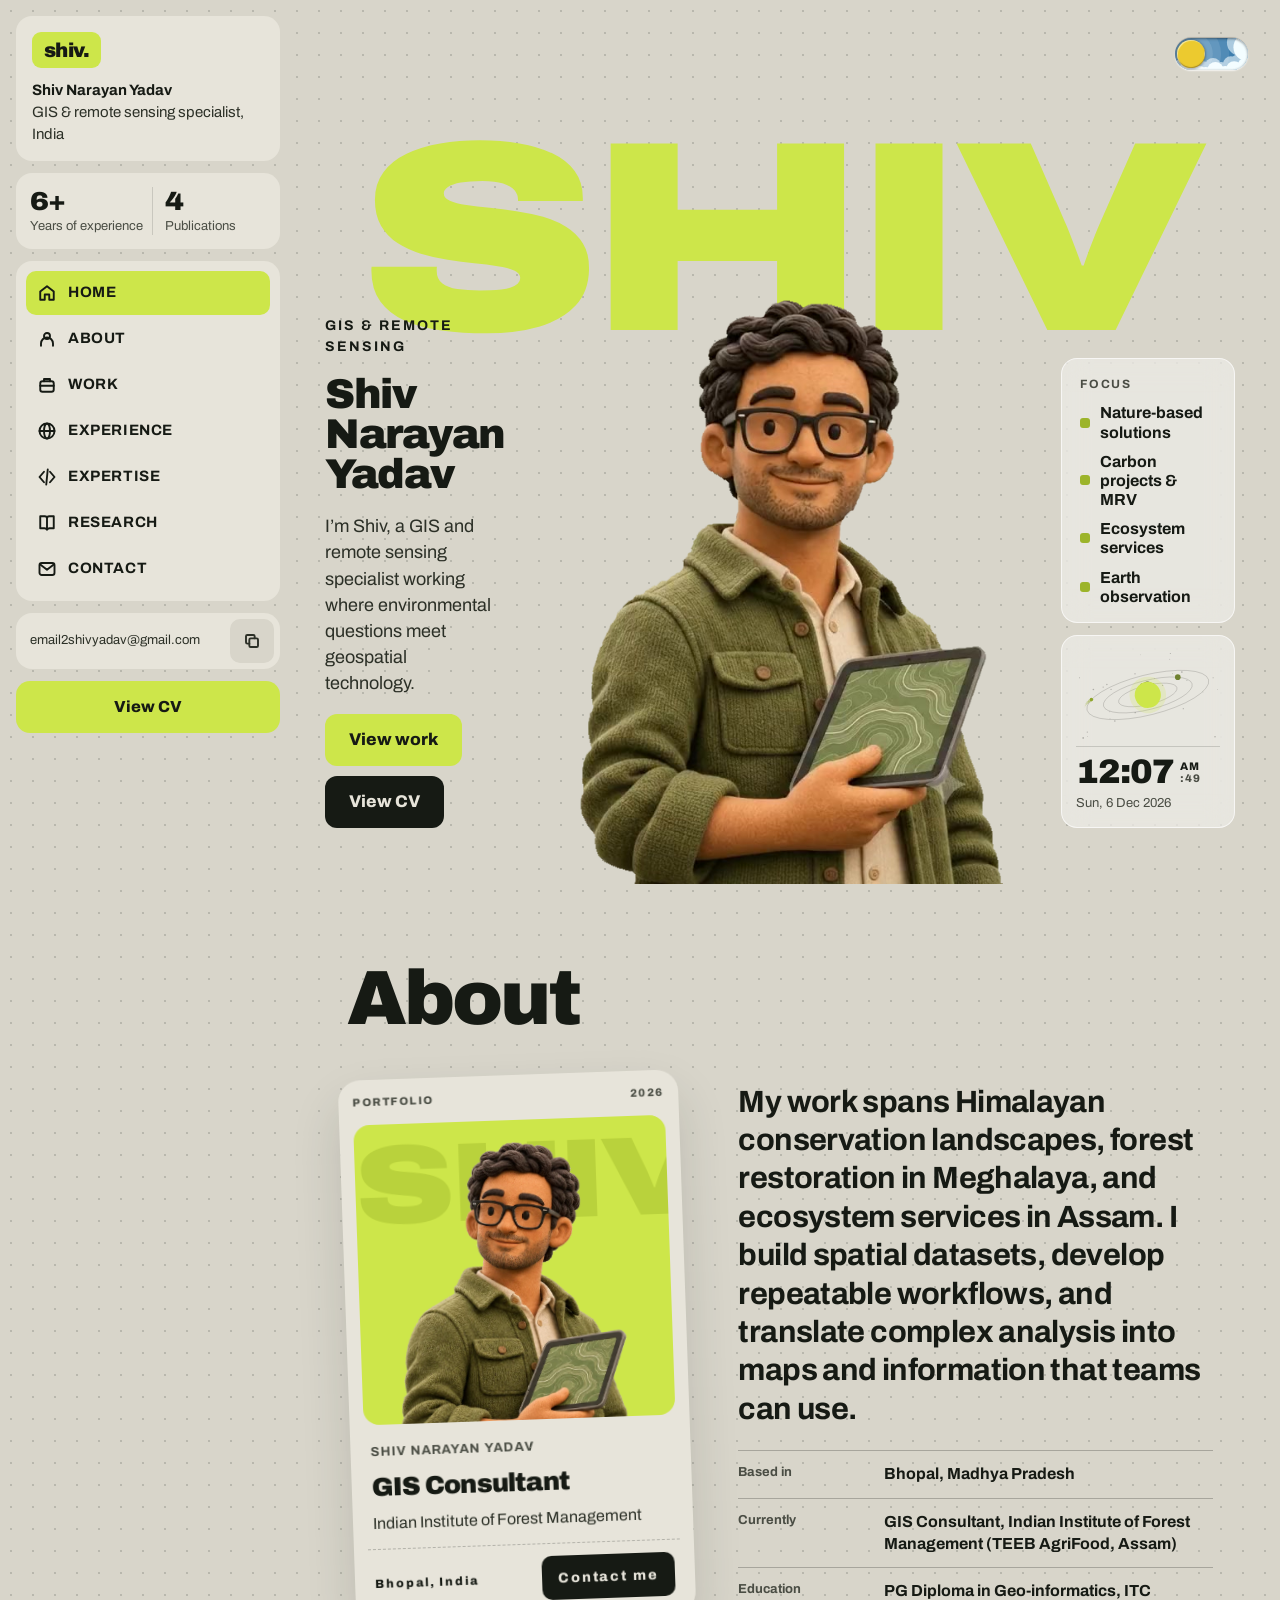
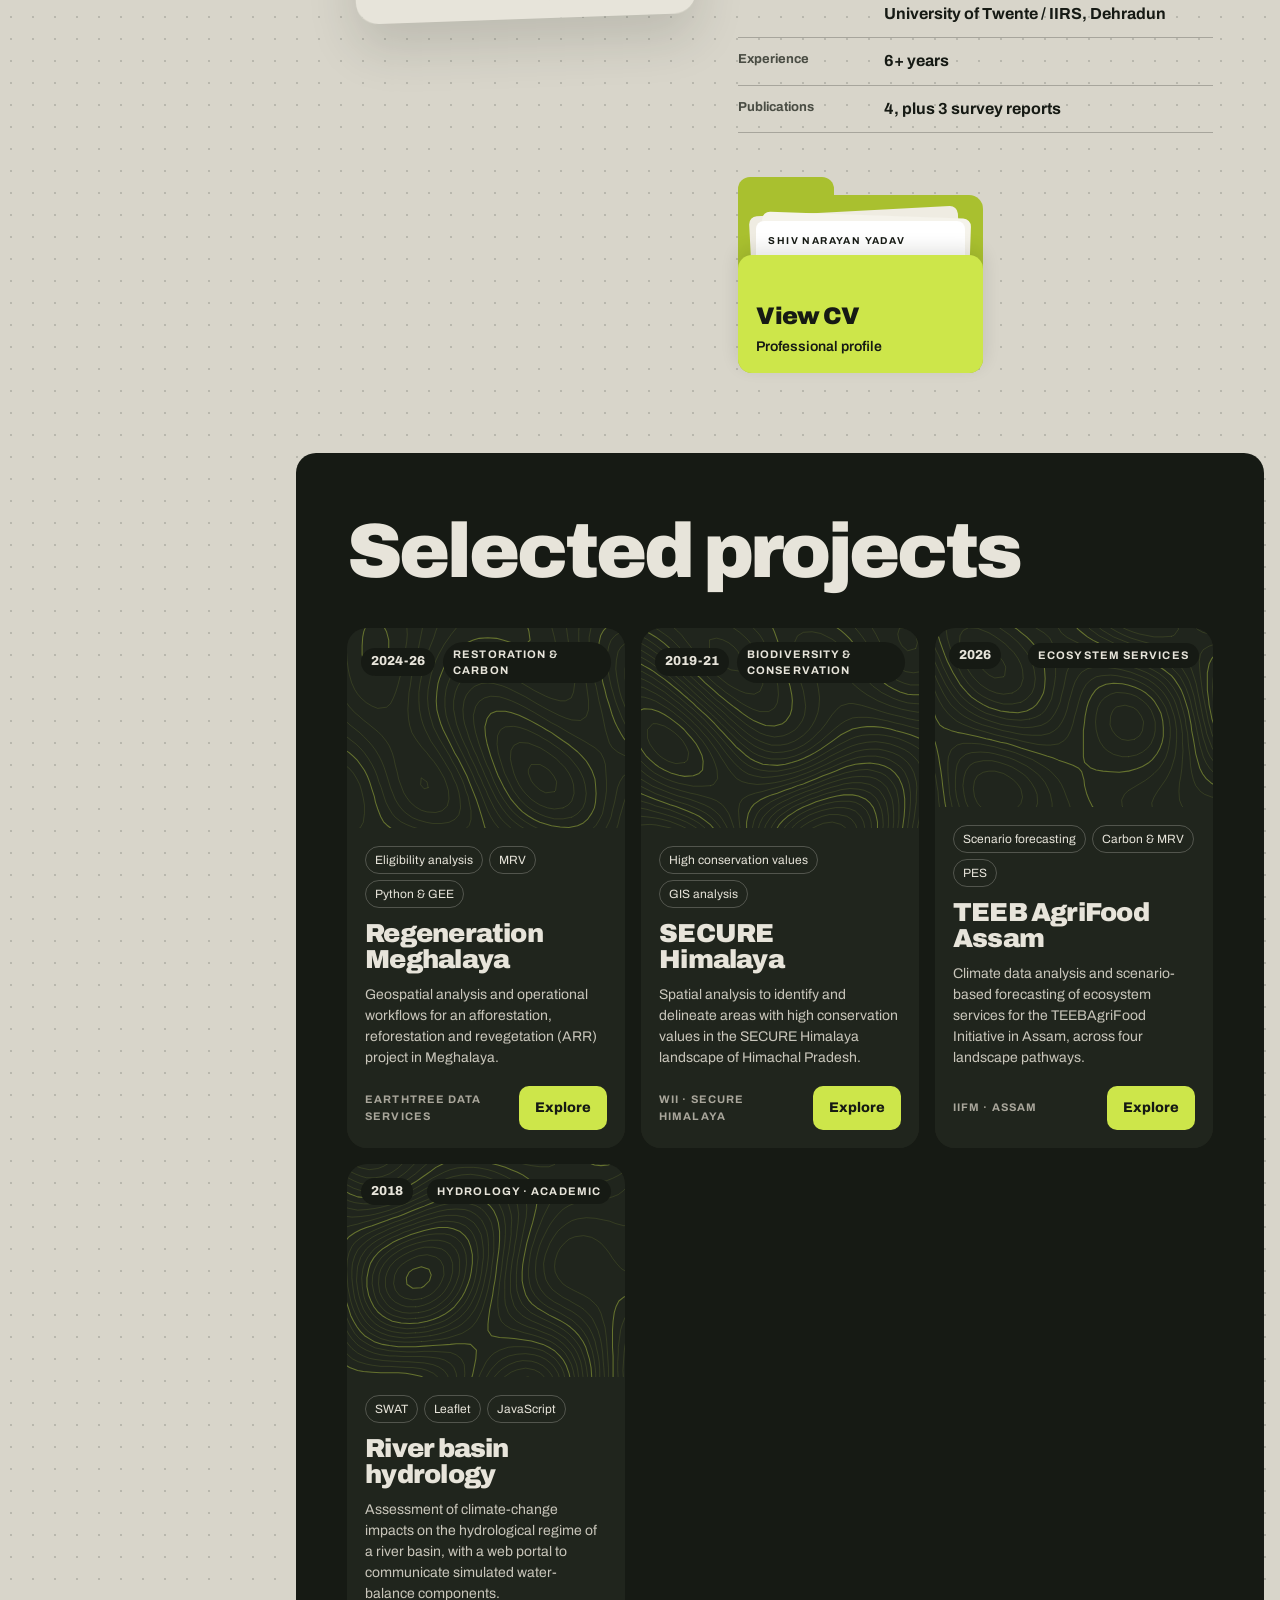
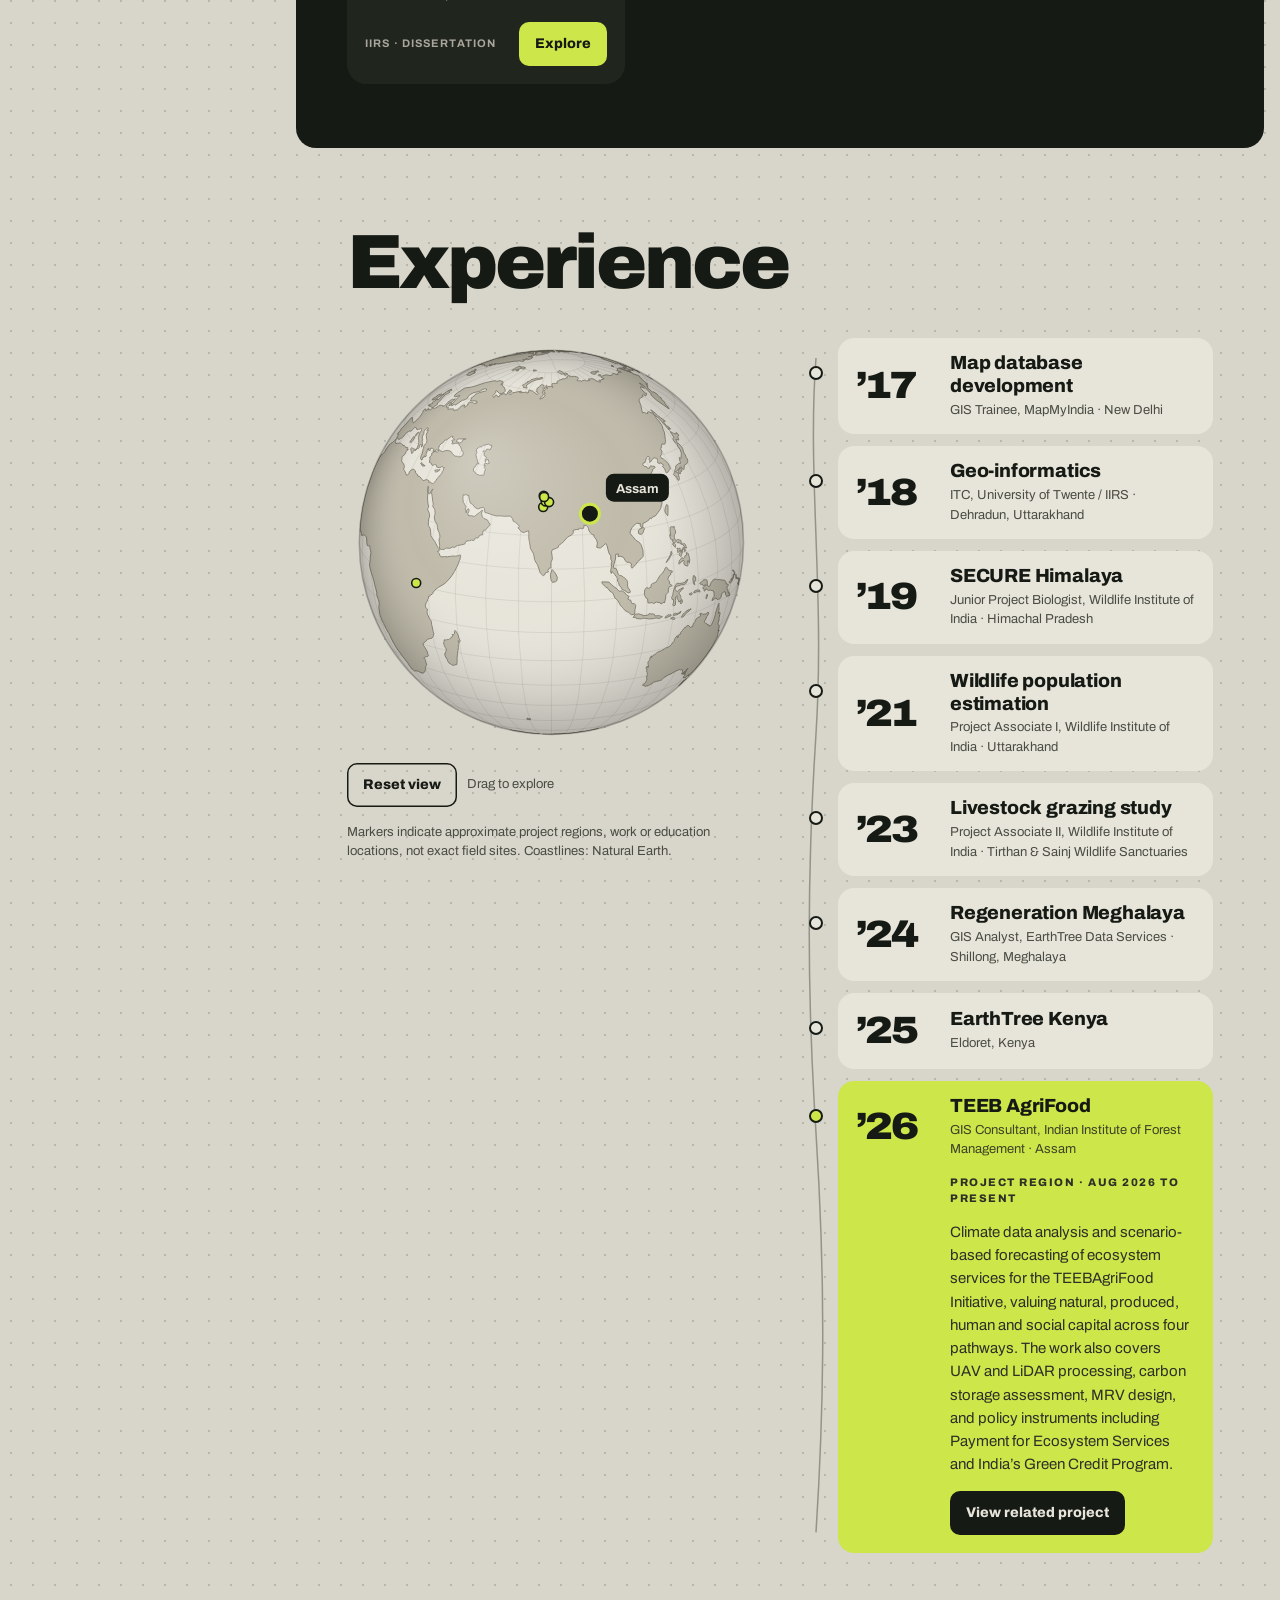
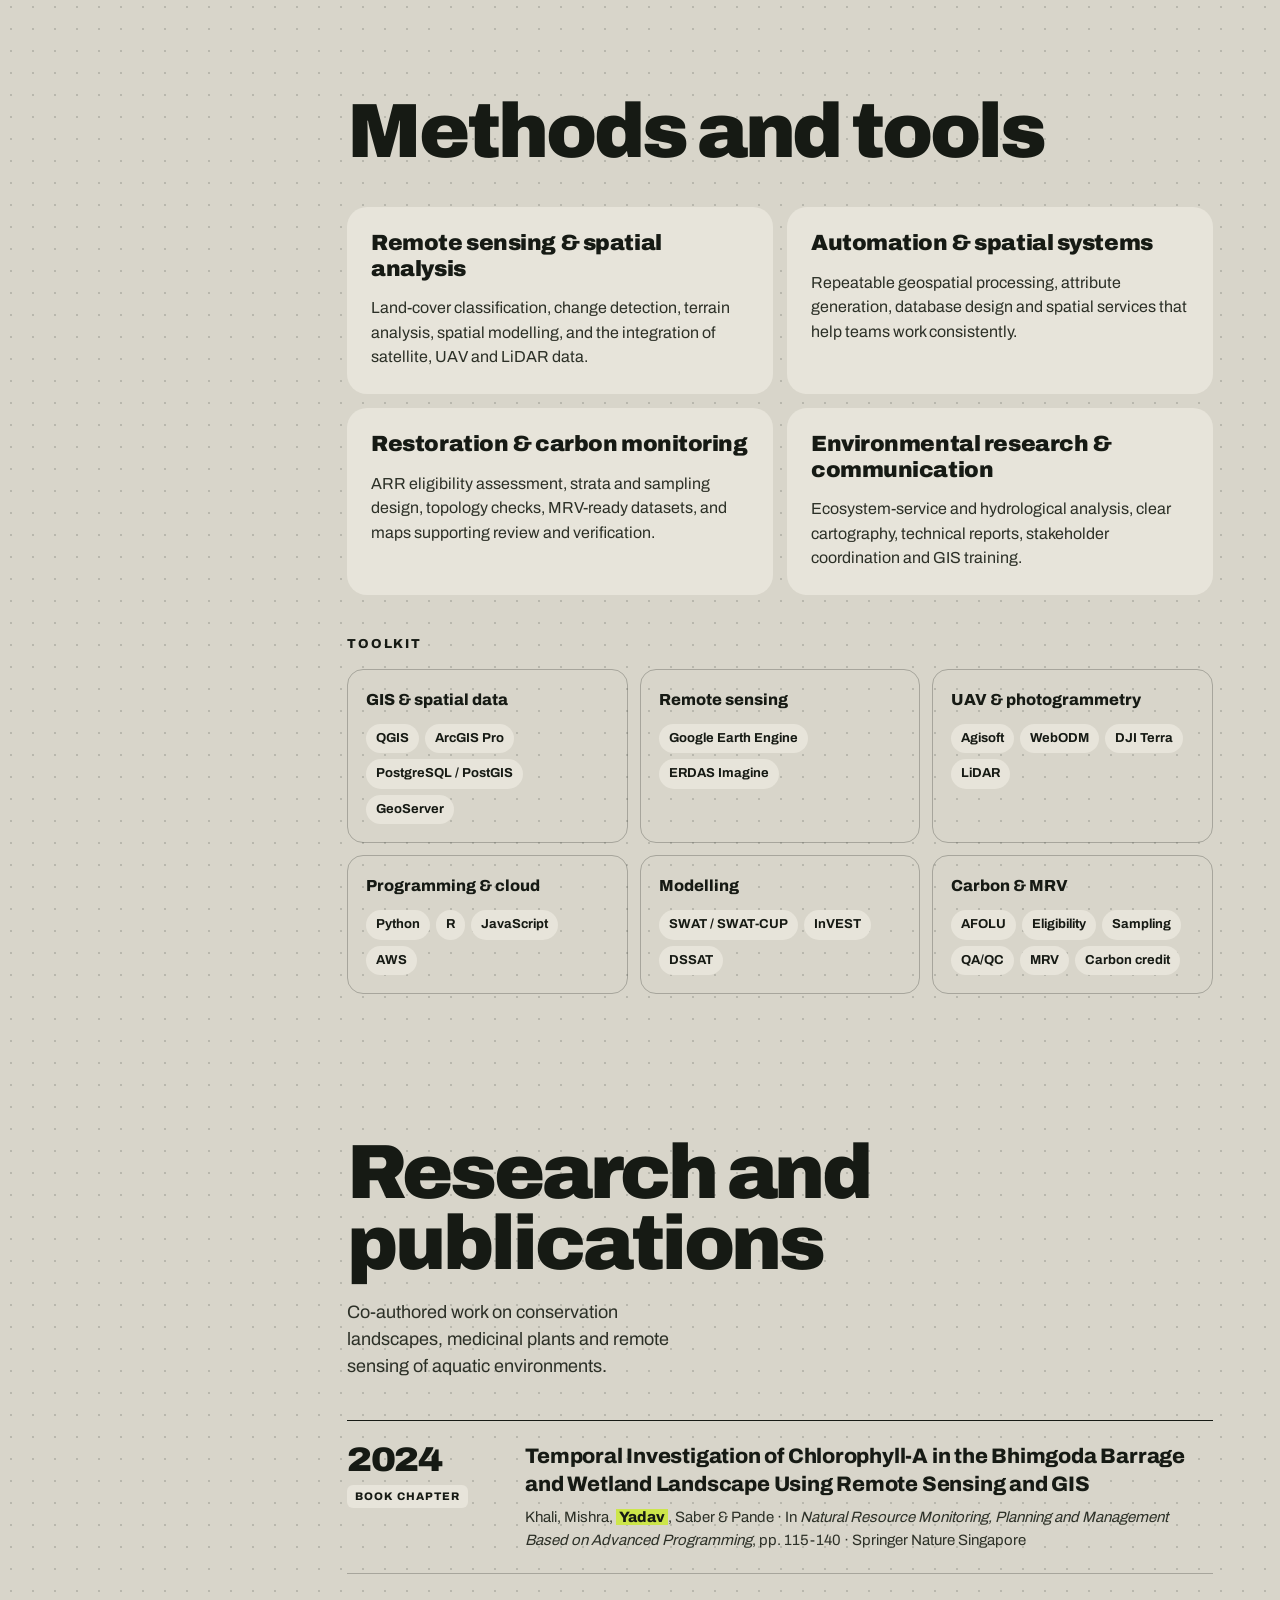
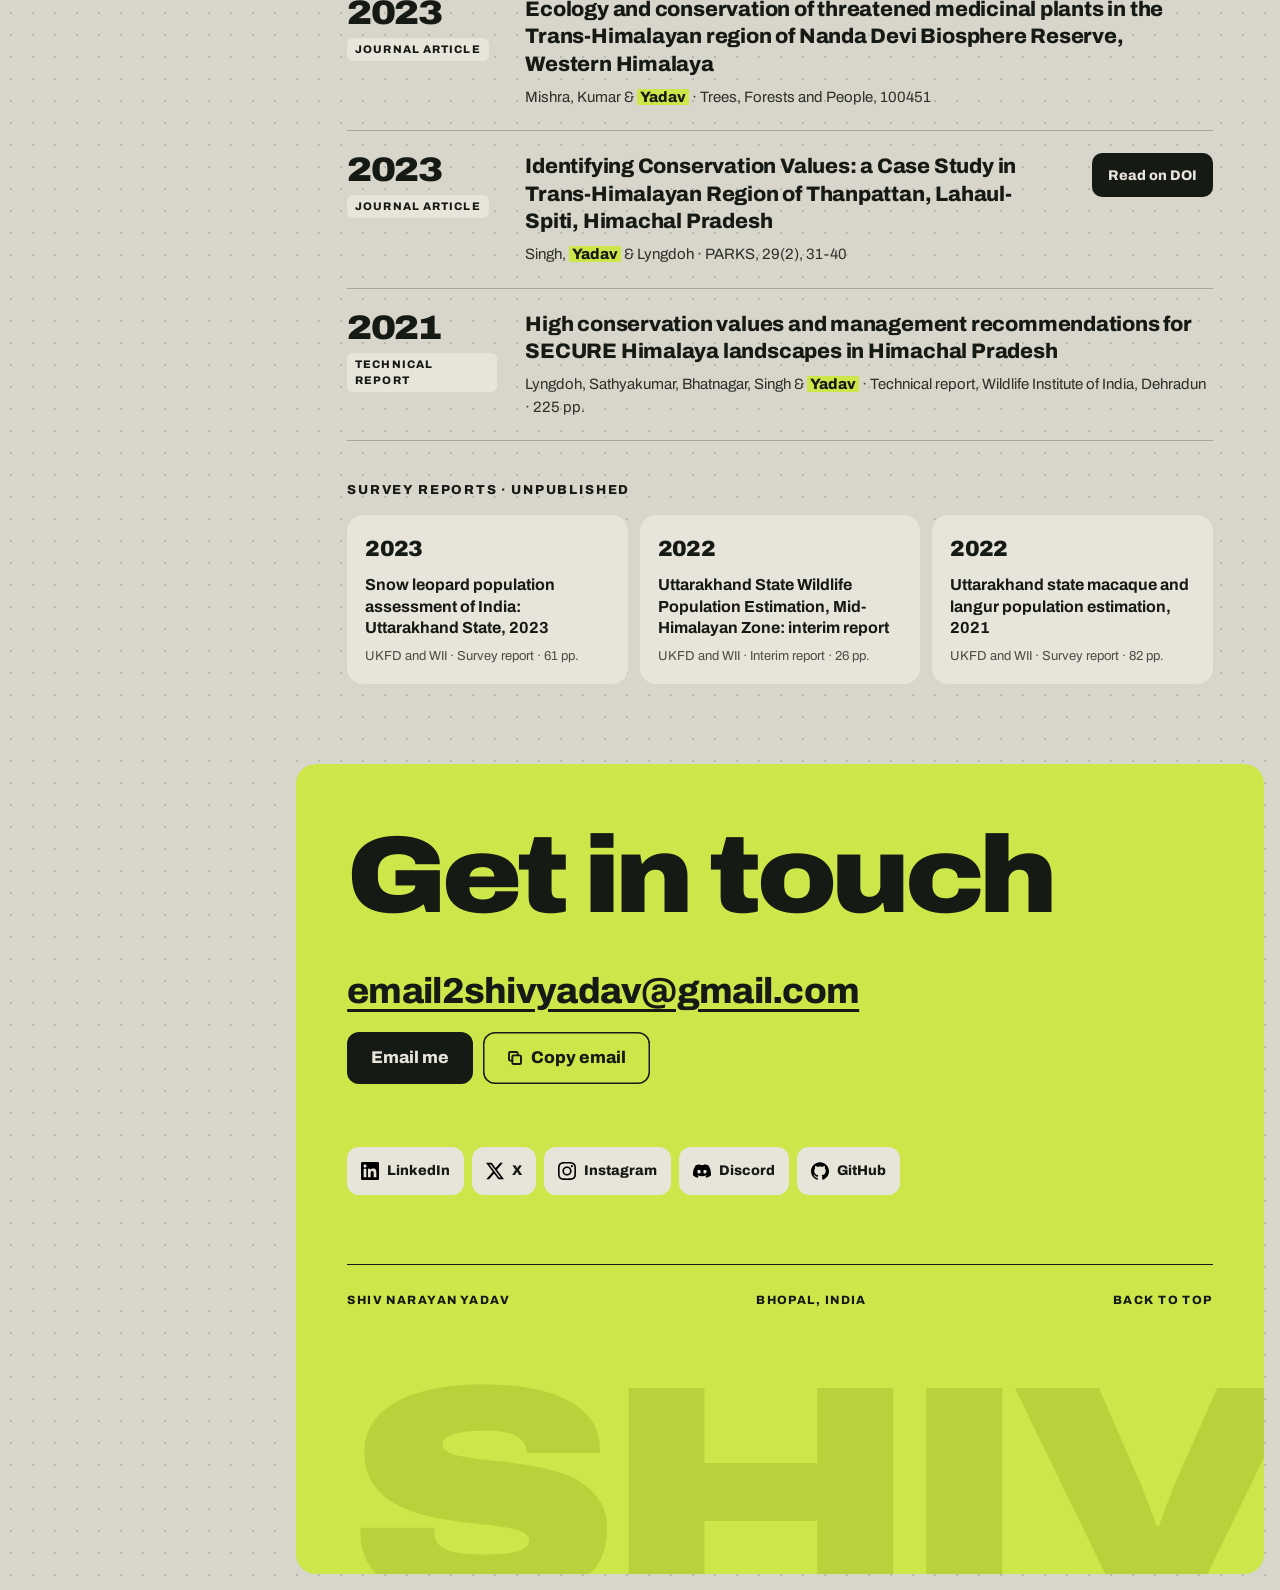
==== commit 2989210d: "Port updated" ====
--- a/index.html
+++ b/index.html
@@ -19,13 +19,13 @@
 <script type="application/ld+json">{"@context": "https://schema.org", "@type": "Person", "name": "Shiv Narayan Yadav", "jobTitle": "GIS Consultant", "worksFor": {"@type": "Organization", "name": "Indian Institute of Forest Management"}, "address": {"@type": "PostalAddress", "addressLocality": "Bhopal", "addressRegion": "Madhya Pradesh", "addressCountry": "IN"}, "url": "https://shivyadav.work.gd/", "image": "https://shivyadav.work.gd/assets/og-image.jpg", "email": "mailto:email2shivyadav@gmail.com", "knowsAbout": ["GIS", "Remote sensing", "Nature-based solutions", "Carbon projects and MRV", "Ecosystem services"], "sameAs": ["https://www.linkedin.com/in/shiv-narayan-yadav-1a40b349/", "https://x.com/stillsbyshiv", "https://www.instagram.com/stillsbyshiv/", "https://github.com/shivnarayanyadav1507-sys"]}</script>
 <link rel="preload" href="assets/fonts/archivo-variable.woff2" as="font" type="font/woff2" crossorigin>
 <script src="theme-init.js"></script>
-<link rel="stylesheet" href="site.css?v=9">
+<link rel="stylesheet" href="site.css?v=11">
 <script src="site-config.js?v=4" defer></script>
 <script src="vendor/d3-array.min.js" defer></script>
 <script src="vendor/d3-geo.min.js" defer></script>
 <script src="site.js?v=6" defer></script>
 <script src="clock.js?v=2" defer></script>
-<script src="visits.js?v=2" defer></script>
+<script src="visits.js?v=3" defer></script>
 <script src="journey.js?v=3" defer></script>
 <script type="module" src="character.js?v=3"></script>
 </head>
@@ -34,7 +34,7 @@
 
 <header class="topbar" aria-label="Site header">
   <a class="brand-chip" href="#home" aria-label="Shiv Narayan Yadav, home">shiv.</a>
-  <p class="visitor-badge" data-visitor hidden><span class="visitor-dot" aria-hidden="true"></span><span>You are visitor no.</span> <b data-visitor-no></b></p>
+  <p class="ticket ticket-mini" data-visitor hidden><span class="ticket-main"><small aria-hidden="true">Visitor</small><span class="ticket-num"><span class="sr-only">You are visitor number</span><b data-visitor-no data-format="ticket"></b></span></span><span class="ticket-stub" aria-hidden="true"></span></p>
   <label class="theme-switch" title="Light or dark theme">
       <input type="checkbox" class="theme-switch__checkbox theme-toggle" role="switch" aria-label="Dark theme">
       <span class="theme-switch__container" aria-hidden="true">
@@ -73,6 +73,14 @@
       <button type="button" class="copy-email" aria-label="Copy email address"><svg viewBox="0 0 24 24" aria-hidden="true"><rect x="8" y="8" width="13" height="13" rx="2"/><path d="M16 8V5a2 2 0 0 0-2-2H5a2 2 0 0 0-2 2v9a2 2 0 0 0 2 2h3"/></svg></button>
     </div>
     <a class="side-cv" href="cv.html" data-cv>View CV</a>
+    <p class="ticket" data-visitor hidden>
+      <span class="ticket-main">
+        <small aria-hidden="true">Admit one · visitor</small>
+        <span class="ticket-num"><span class="sr-only">You are visitor number</span><span aria-hidden="true">No.</span> <b data-visitor-no data-format="ticket"></b></span>
+        <span class="ticket-bars" aria-hidden="true"></span>
+      </span>
+      <span class="ticket-stub" aria-hidden="true"><b>shiv.</b></span>
+    </p>
     <p class="sr-status" role="status" data-copy-status></p>
   </aside>
 
@@ -81,7 +89,6 @@
     <section class="hero" id="home" aria-labelledby="hero-title">
       <div class="hero-wordmark" aria-hidden="true">SHIV</div>
       <div class="hero-tools">
-        <p class="visitor-badge" data-visitor hidden><span class="visitor-dot" aria-hidden="true"></span><span>You are visitor no.</span> <b data-visitor-no></b></p>
         <label class="theme-switch" title="Light or dark theme">
       <input type="checkbox" class="theme-switch__checkbox theme-toggle" role="switch" aria-label="Dark theme">
       <span class="theme-switch__container" aria-hidden="true">
--- a/site.css
+++ b/site.css
@@ -212,13 +212,29 @@
 .hero-stage.is-ready .character-poster { opacity: 0; transition: opacity .35s ease; }
 .hero-right { display: flex; flex-wrap: wrap; align-items: flex-end; gap: 12px; }
 .focus-card { flex: 1 1 200px; display: flex; flex-direction: column; gap: 10px; padding: 16px 18px; }
-/* ---------- visitor badge ---------- */
-.visitor-badge { display: inline-flex; align-items: center; gap: 7px; min-height: 36px; padding: 0 14px 0 12px; border-radius: 999px; background: var(--glass); border: 1px solid var(--glass-border); -webkit-backdrop-filter: blur(14px); backdrop-filter: blur(14px); font-size: 13px; color: var(--muted); white-space: nowrap; }
-.visitor-badge[hidden] { display: none; }
-.visitor-badge b { font-weight: 900; font-size: 15px; color: var(--ink); font-variant-numeric: tabular-nums; letter-spacing: -.01em; }
-.visitor-dot { width: 8px; height: 8px; border-radius: 50%; background: var(--accent); box-shadow: 0 0 0 3px color-mix(in srgb, var(--accent) 30%, transparent); }
+/* ---------- visitor ticket ---------- */
+.sr-only { position: absolute; width: 1px; height: 1px; padding: 0; margin: -1px; overflow: hidden; clip: rect(0 0 0 0); white-space: nowrap; border: 0; }
+.ticket { --stub: 68px; --notch: 9px; position: relative; flex: none; display: flex; min-height: 96px; border-radius: 14px; overflow: hidden;
+  -webkit-mask: radial-gradient(circle var(--notch) at calc(100% - var(--stub)) 0, #0000 98%, #000) top / 100% 51% no-repeat, radial-gradient(circle var(--notch) at calc(100% - var(--stub)) 100%, #0000 98%, #000) bottom / 100% 51% no-repeat;
+  mask: radial-gradient(circle var(--notch) at calc(100% - var(--stub)) 0, #0000 98%, #000) top / 100% 51% no-repeat, radial-gradient(circle var(--notch) at calc(100% - var(--stub)) 100%, #0000 98%, #000) bottom / 100% 51% no-repeat; }
+.ticket[hidden] { display: none; }
+.ticket-main { flex: 1; min-width: 0; display: flex; flex-direction: column; justify-content: space-between; gap: 6px; padding: 12px 14px; background: #161a14; color: #e7e4da; border-right: 2px dashed var(--bg); }
+.ticket-main small { font-size: 11px; font-weight: 800; letter-spacing: .16em; text-transform: uppercase; color: #cde64a; }
+.ticket-num { font-size: 34px; font-weight: 900; font-stretch: 112%; line-height: .9; letter-spacing: -.02em; font-variant-numeric: tabular-nums; white-space: nowrap; }
+.ticket-num > span[aria-hidden] { margin-right: 2px; font-size: 14px; font-weight: 700; font-stretch: 100%; letter-spacing: .02em; opacity: .6; }
+.ticket-num b { font-weight: 900; }
+.ticket-bars { width: 110px; height: 10px; opacity: .45; background: repeating-linear-gradient(90deg, currentColor 0 2px, transparent 2px 4px, currentColor 4px 5px, transparent 5px 8px, currentColor 8px 11px, transparent 11px 13px); }
+.ticket-stub { flex: 0 0 var(--stub); display: grid; place-items: center; background: #cde64a; color: #161a14; }
+.ticket-stub b { writing-mode: vertical-rl; transform: rotate(180deg); font-size: 18px; font-weight: 900; letter-spacing: .02em; }
+[data-theme="dark"] .ticket-main { background: #0c1712; box-shadow: inset 0 0 0 1px rgba(231, 237, 221, .08); }
+/* phone top bar: one-line ticket */
+.ticket-mini { --stub: 20px; --notch: 4px; min-height: 38px; border-radius: 9px; }
+.ticket-mini .ticket-main { flex-direction: row; align-items: center; justify-content: flex-start; gap: 8px; padding: 0 10px 0 12px; border-right-width: 1.5px; }
+.ticket-mini .ticket-main small { font-size: 11px; letter-spacing: .14em; }
+.ticket-mini .ticket-num { font-size: 20px; }
+.ticket-mini .ticket-stub { background-image: repeating-linear-gradient(0deg, transparent 0 3px, rgba(22, 26, 20, .35) 3px 4px); }
 .hero-tools { align-items: center; gap: 12px; }
-@media (max-width: 420px) { .visitor-badge { padding: 0 10px; gap: 5px; font-size: 12px; } .visitor-badge b { font-size: 14px; } }
+@media (max-width: 370px) { .ticket-mini .ticket-main small { display: none; } }
 /* ---------- solar system clock (hero) ---------- */
 .orbit-clock { --orb-ring: rgba(22, 26, 20, .16); --orb-star: rgba(22, 26, 20, .28); --orb-p1: #2c3520; --orb-p2: #6f8130; --orb-p3: #8fa62c;
   flex: 1 1 200px; min-width: 0; display: flex; flex-direction: column; padding: 10px 14px 14px; }
@@ -425,13 +441,18 @@
   .orbit-hm { font-size: 28px; }
   .focus-card ul { gap: 6px; }
   .focus-card li { font-size: 15px; }
-  .sidebar { gap: 10px; }
+  .sidebar { gap: 8px; }
   .side-intro { padding: 14px; gap: 10px; }
   .side-intro p { font-size: 14px; }
   .side-stats { padding: 12px 14px; }
   .side-nav { padding: 8px; }
-  .side-nav a { min-height: 40px; }
+  .side-nav a { min-height: 37px; }
   .side-cv { min-height: 48px; }
+  .ticket { min-height: 62px; }
+  .ticket-main { padding: 8px 12px; gap: 3px; }
+  .ticket-num { font-size: 26px; }
+  .ticket-bars { display: none; }
+  .ticket-stub b { font-size: 15px; }
 }
 
 /* ---------- tablet & phone: dock instead of sidebar ---------- */
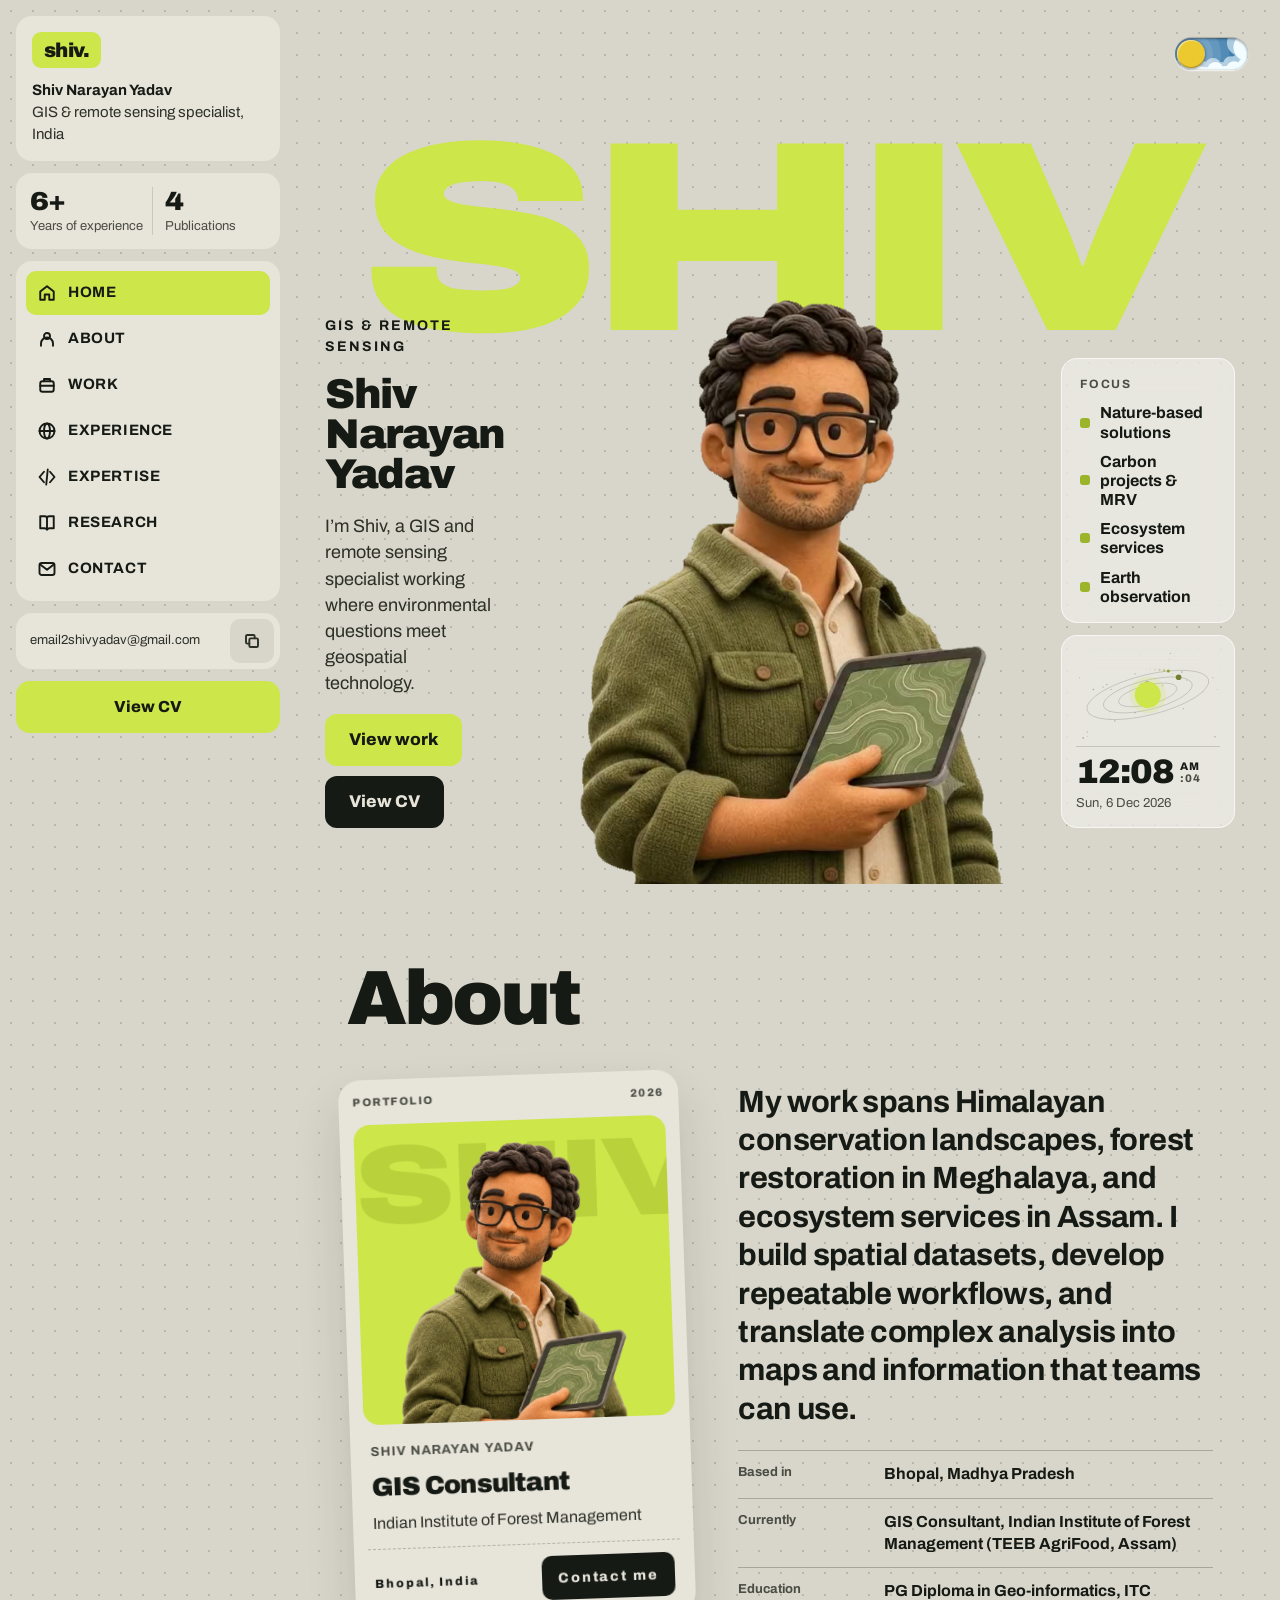
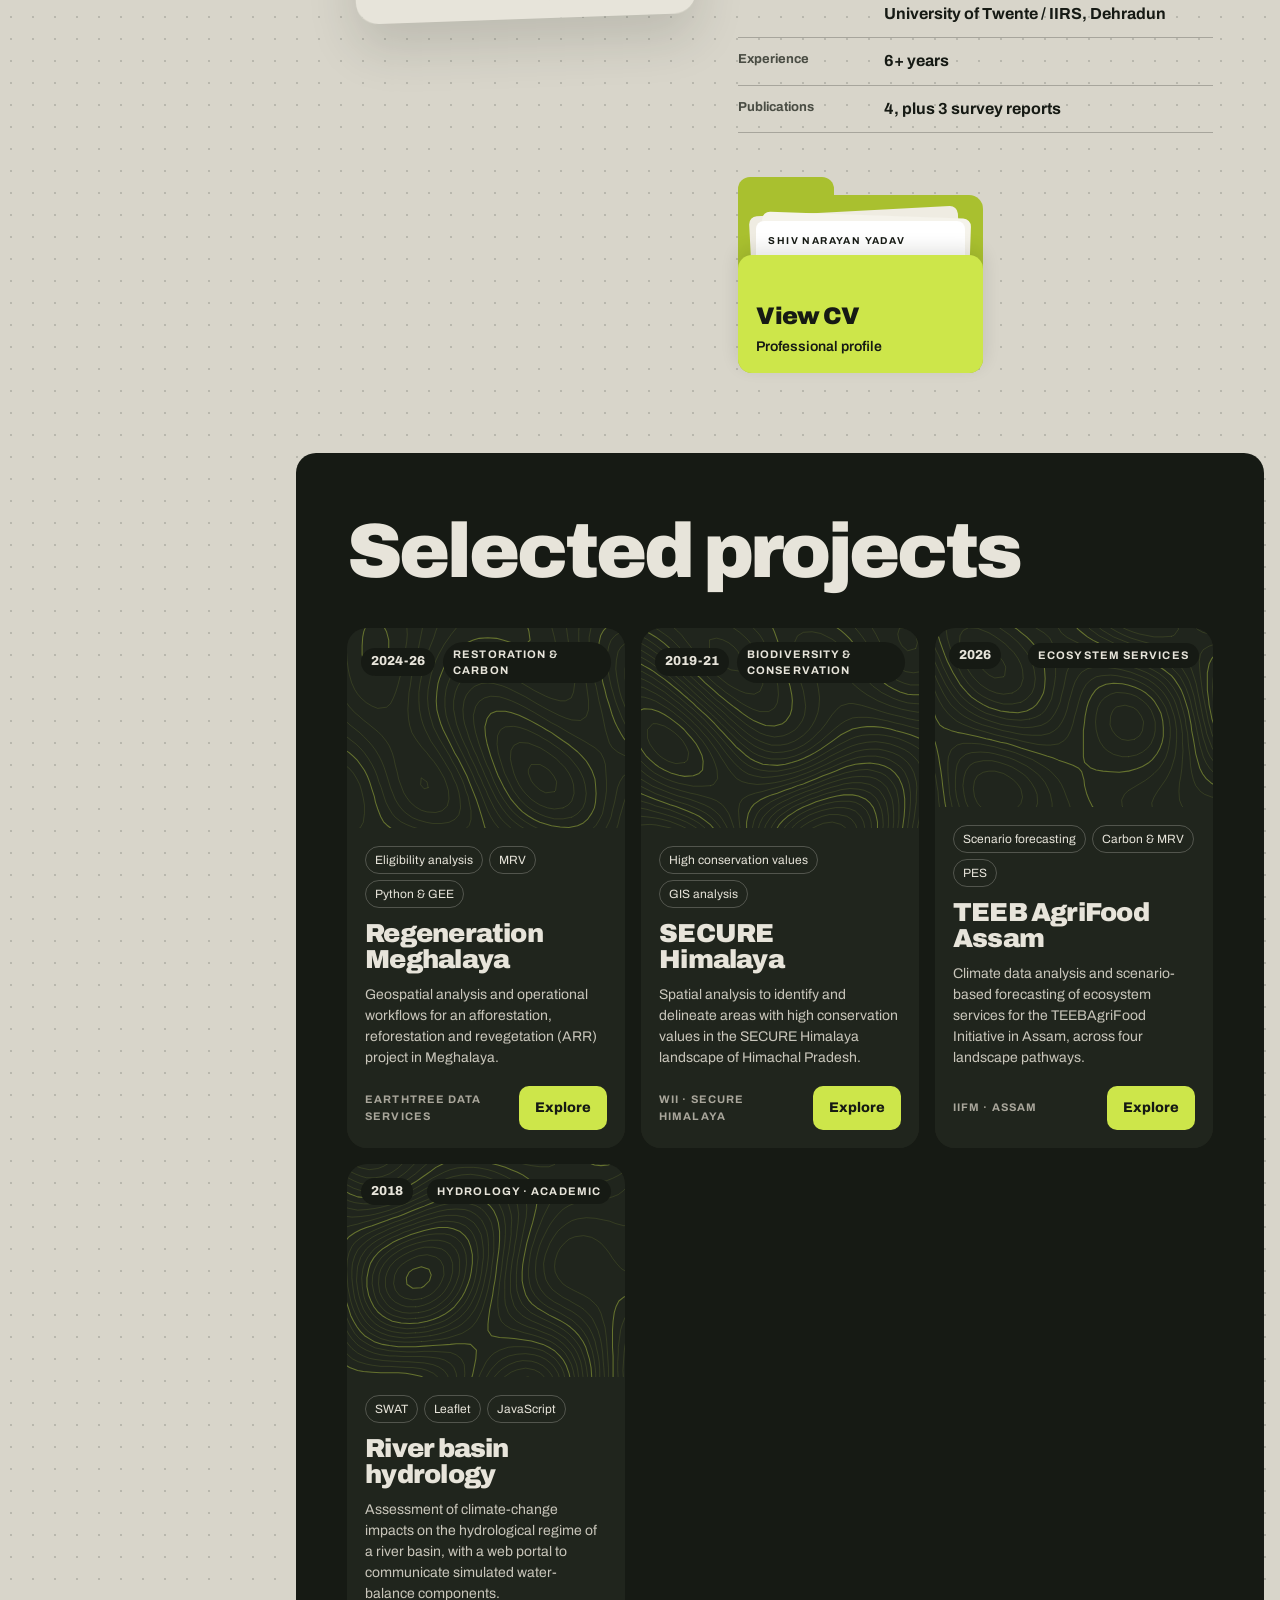
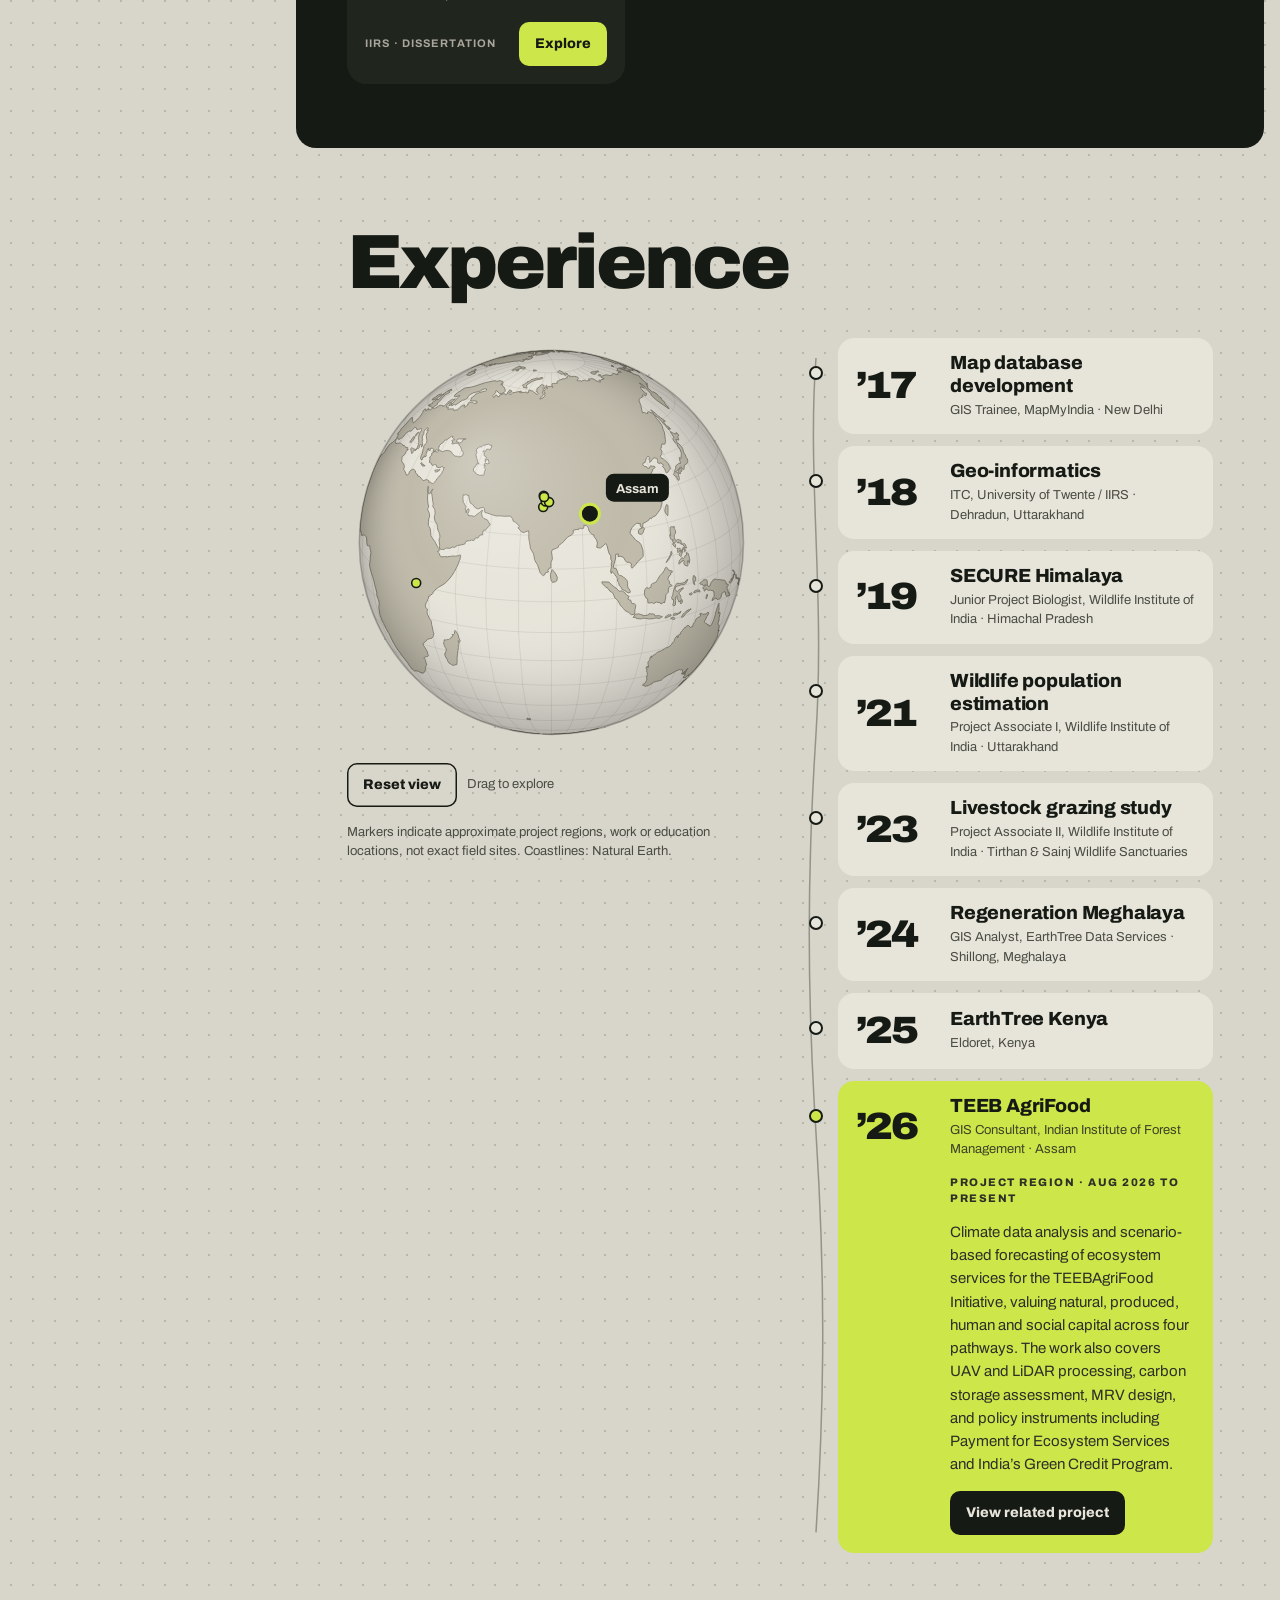
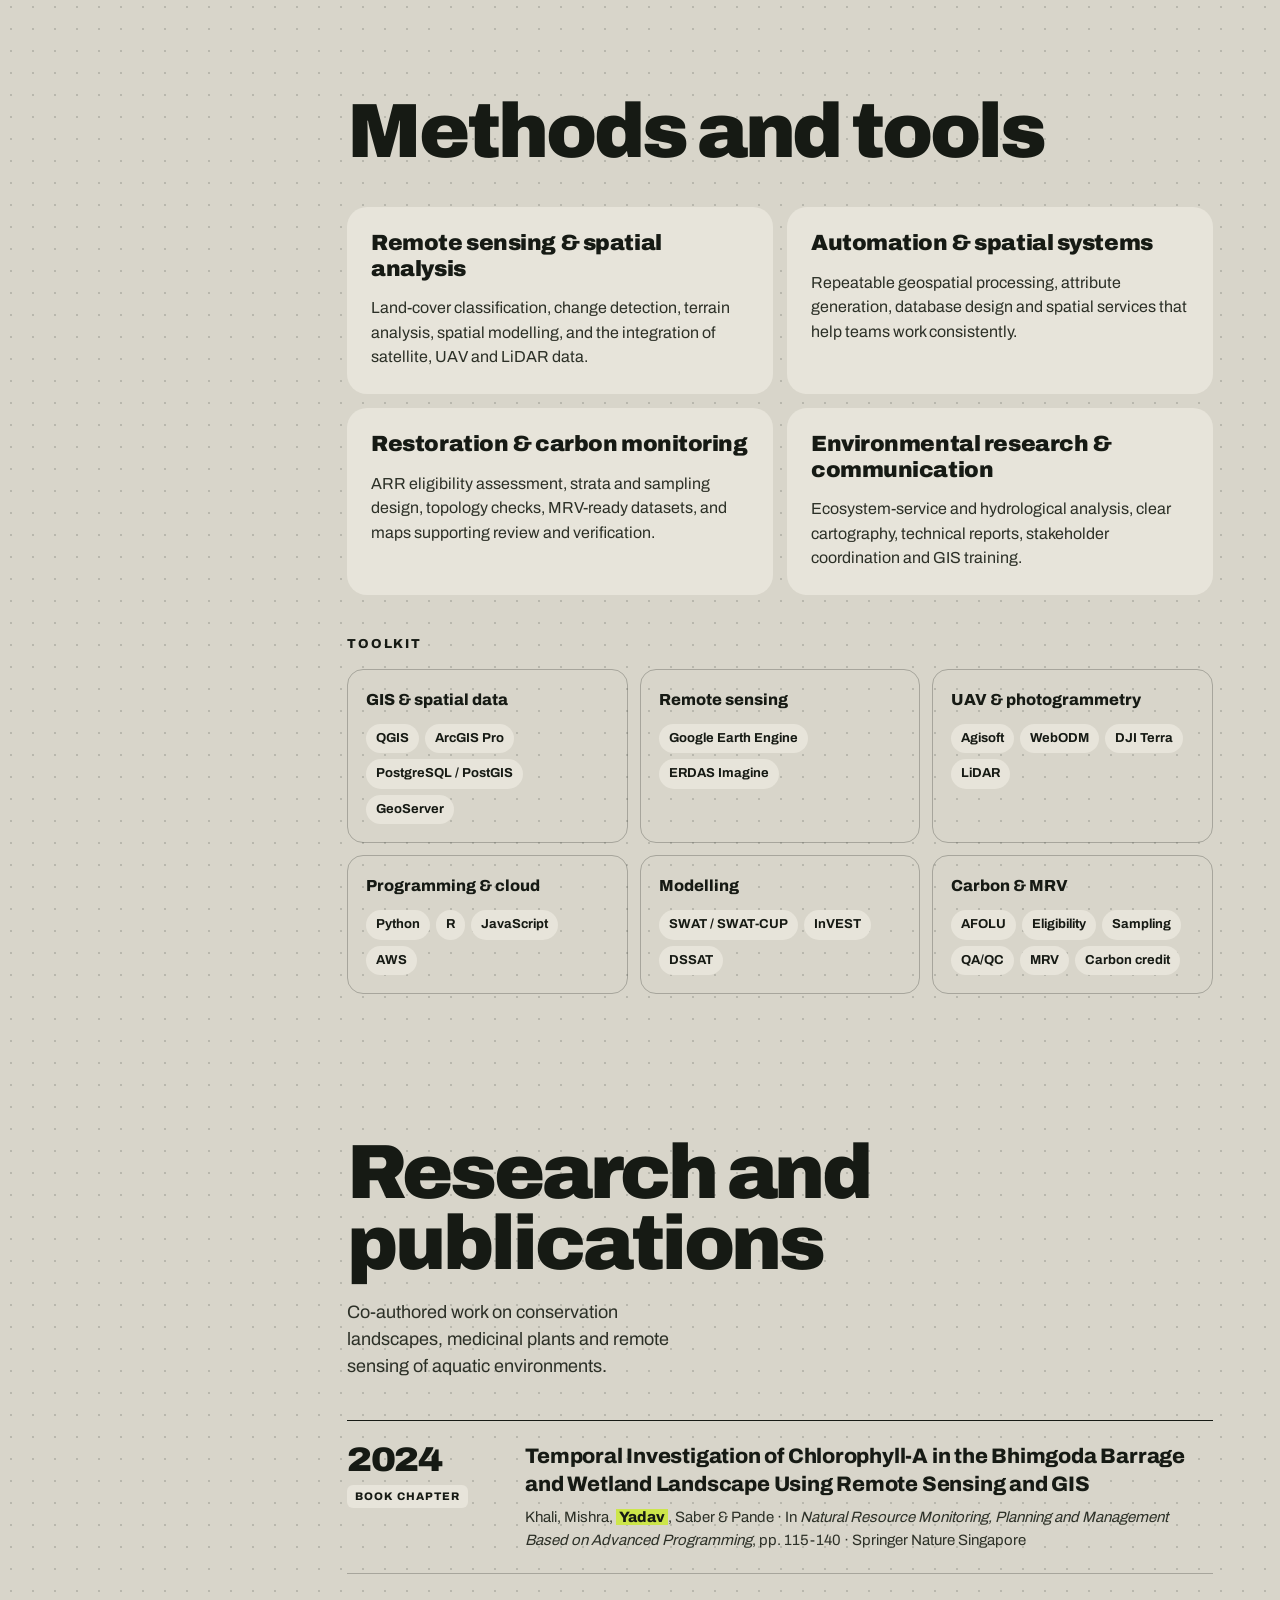
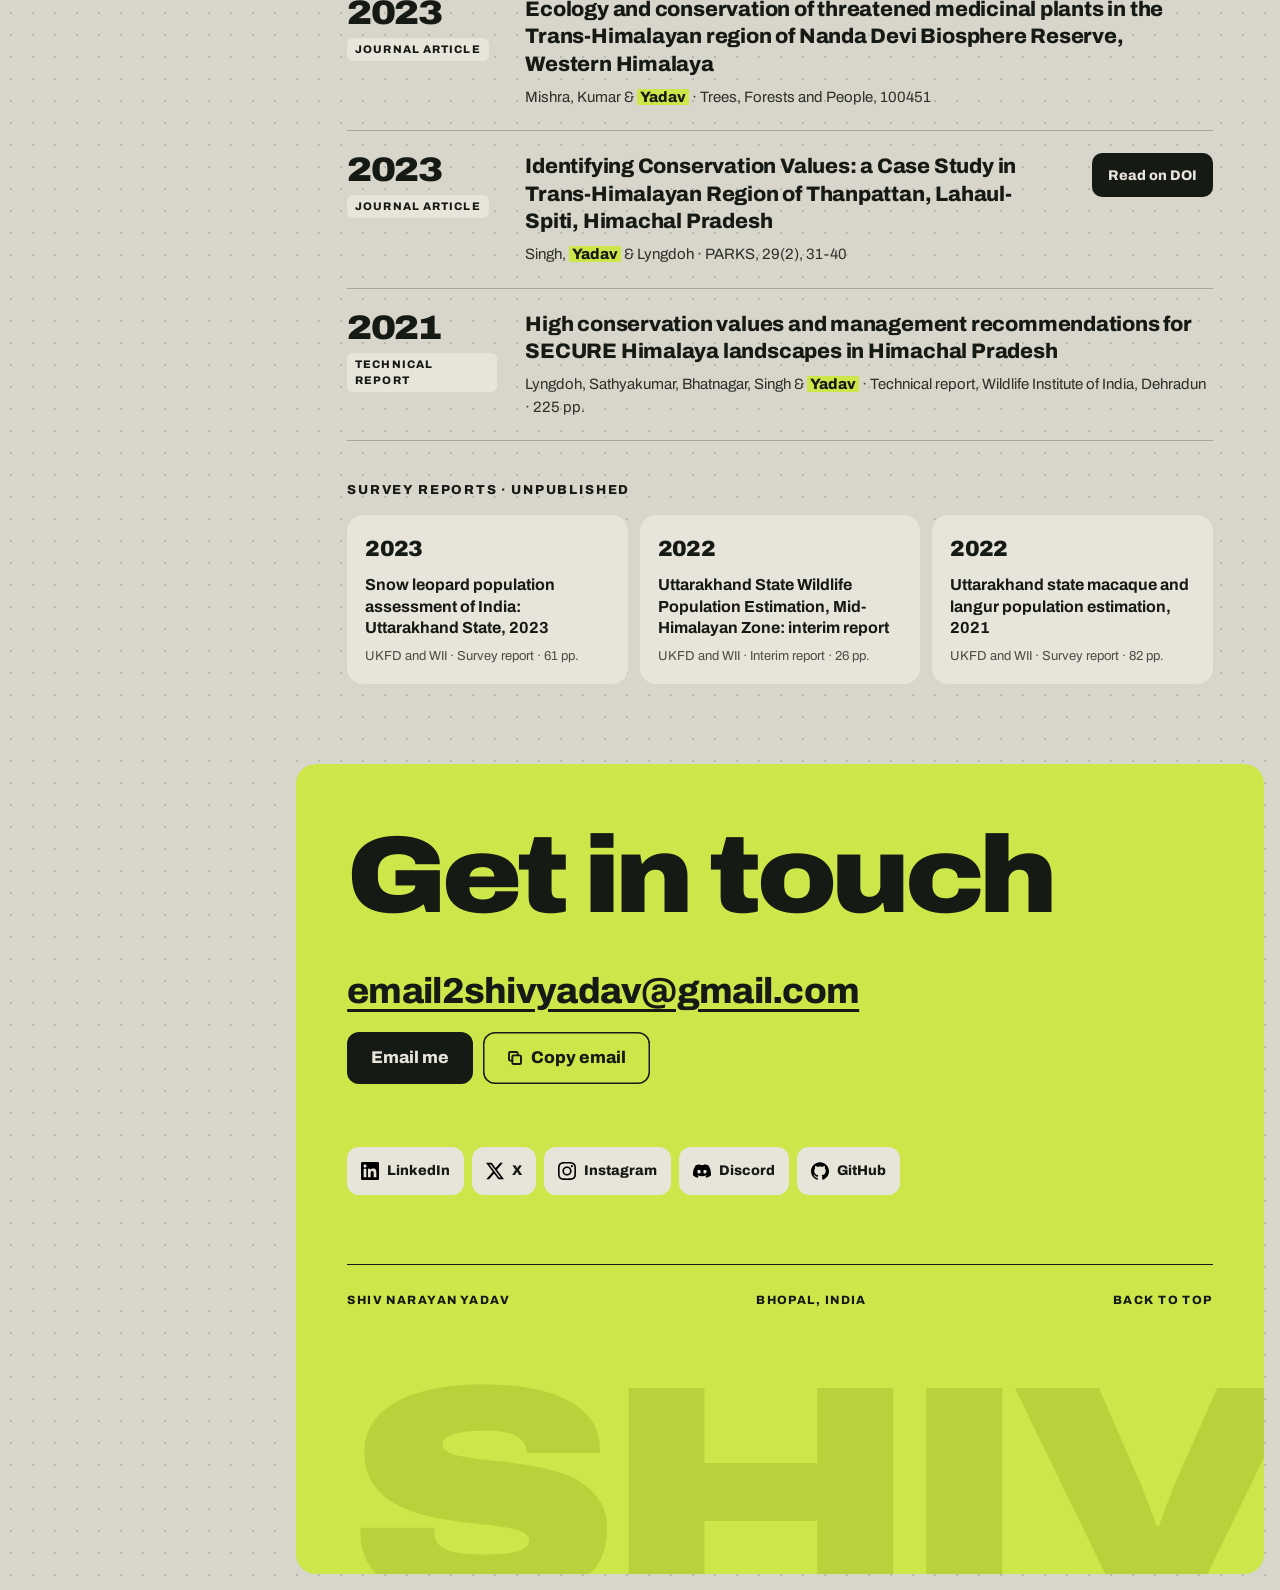
==== commit 0aa8662b: "Port_updated" ====
--- a/index.html
+++ b/index.html
@@ -19,7 +19,7 @@
 <script type="application/ld+json">{"@context": "https://schema.org", "@type": "Person", "name": "Shiv Narayan Yadav", "jobTitle": "GIS Consultant", "worksFor": {"@type": "Organization", "name": "Indian Institute of Forest Management"}, "address": {"@type": "PostalAddress", "addressLocality": "Bhopal", "addressRegion": "Madhya Pradesh", "addressCountry": "IN"}, "url": "https://shivyadav.work.gd/", "image": "https://shivyadav.work.gd/assets/og-image.jpg", "email": "mailto:email2shivyadav@gmail.com", "knowsAbout": ["GIS", "Remote sensing", "Nature-based solutions", "Carbon projects and MRV", "Ecosystem services"], "sameAs": ["https://www.linkedin.com/in/shiv-narayan-yadav-1a40b349/", "https://x.com/stillsbyshiv", "https://www.instagram.com/stillsbyshiv/", "https://github.com/shivnarayanyadav1507-sys"]}</script>
 <link rel="preload" href="assets/fonts/archivo-variable.woff2" as="font" type="font/woff2" crossorigin>
 <script src="theme-init.js"></script>
-<link rel="stylesheet" href="site.css?v=11">
+<link rel="stylesheet" href="site.css?v=12">
 <script src="site-config.js?v=4" defer></script>
 <script src="vendor/d3-array.min.js" defer></script>
 <script src="vendor/d3-geo.min.js" defer></script>
--- a/site.css
+++ b/site.css
@@ -226,7 +226,7 @@
 .ticket-bars { width: 110px; height: 10px; opacity: .45; background: repeating-linear-gradient(90deg, currentColor 0 2px, transparent 2px 4px, currentColor 4px 5px, transparent 5px 8px, currentColor 8px 11px, transparent 11px 13px); }
 .ticket-stub { flex: 0 0 var(--stub); display: grid; place-items: center; background: #cde64a; color: #161a14; }
 .ticket-stub b { writing-mode: vertical-rl; transform: rotate(180deg); font-size: 18px; font-weight: 900; letter-spacing: .02em; }
-[data-theme="dark"] .ticket-main { background: #0c1712; box-shadow: inset 0 0 0 1px rgba(231, 237, 221, .08); }
+[data-theme="dark"] .ticket-main { background: #e7eddd; color: #12221b; }
 /* phone top bar: one-line ticket */
 .ticket-mini { --stub: 20px; --notch: 4px; min-height: 38px; border-radius: 9px; }
 .ticket-mini .ticket-main { flex-direction: row; align-items: center; justify-content: flex-start; gap: 8px; padding: 0 10px 0 12px; border-right-width: 1.5px; }
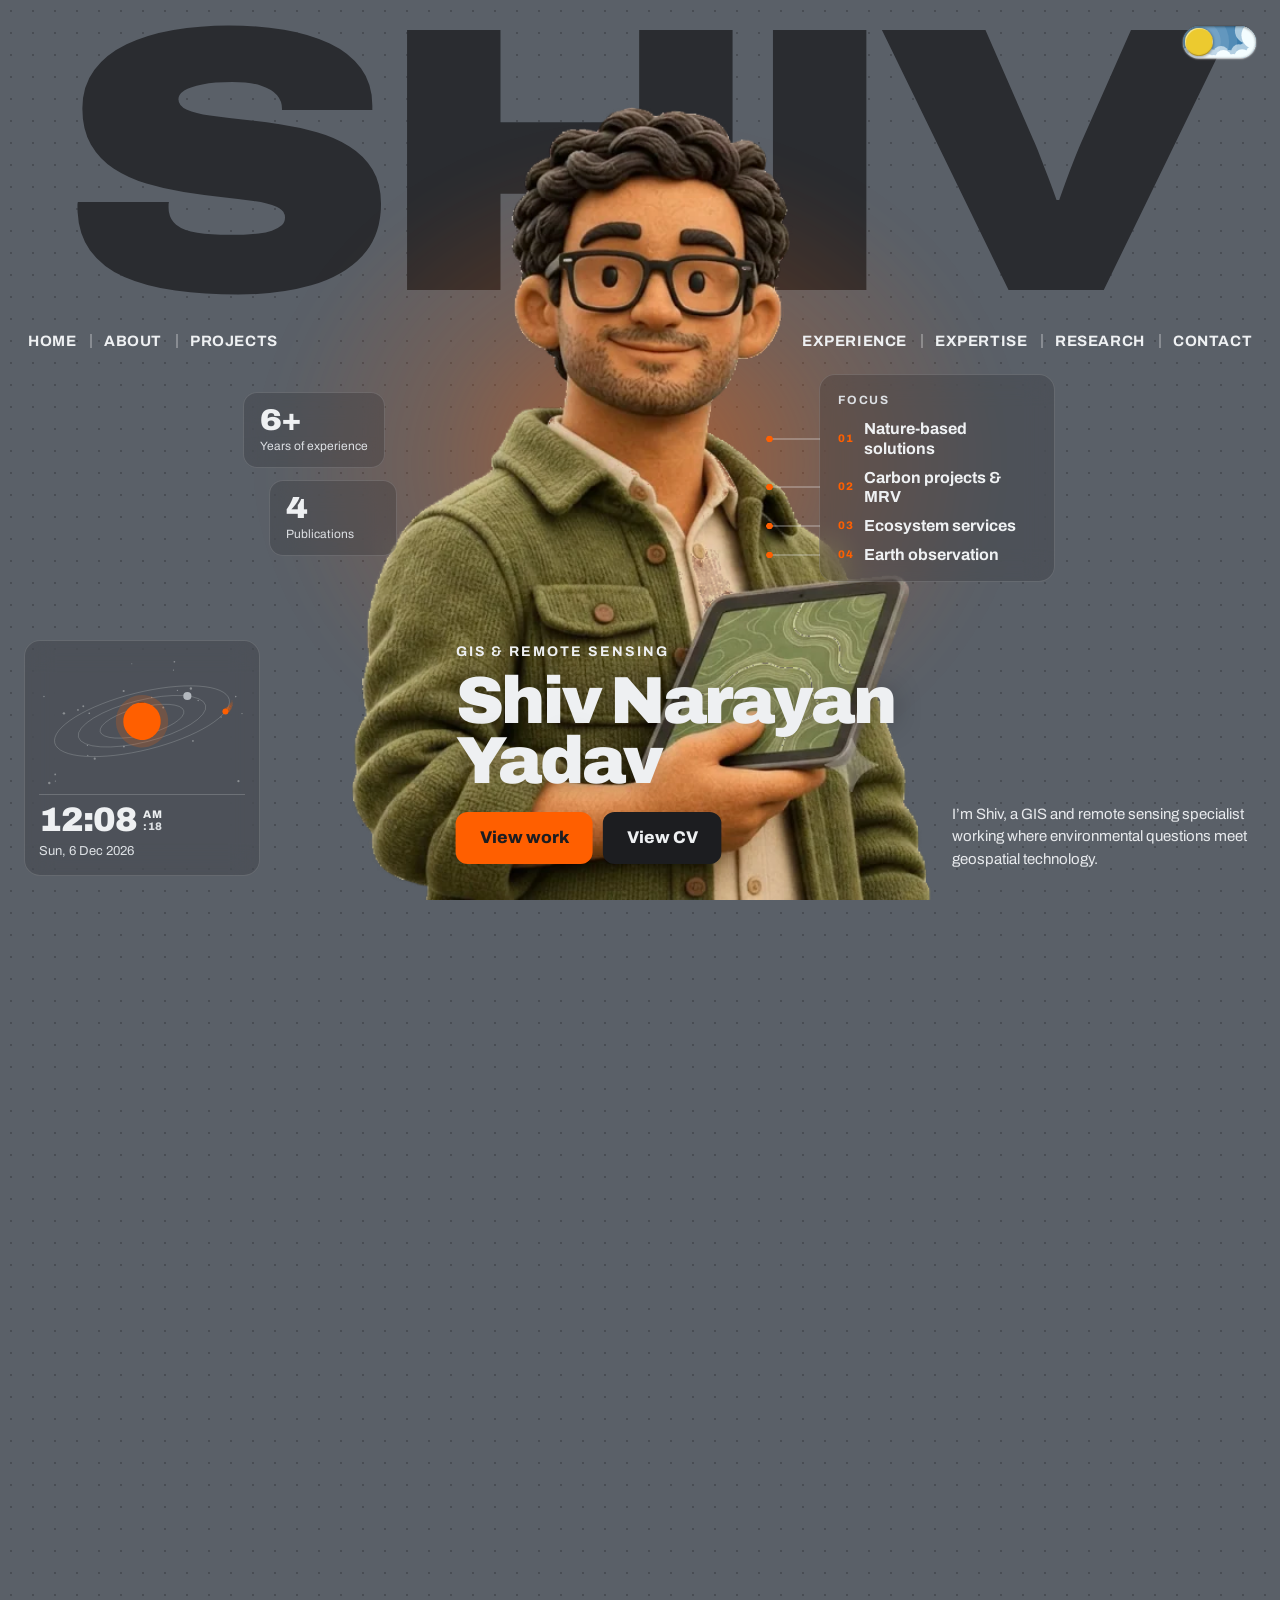
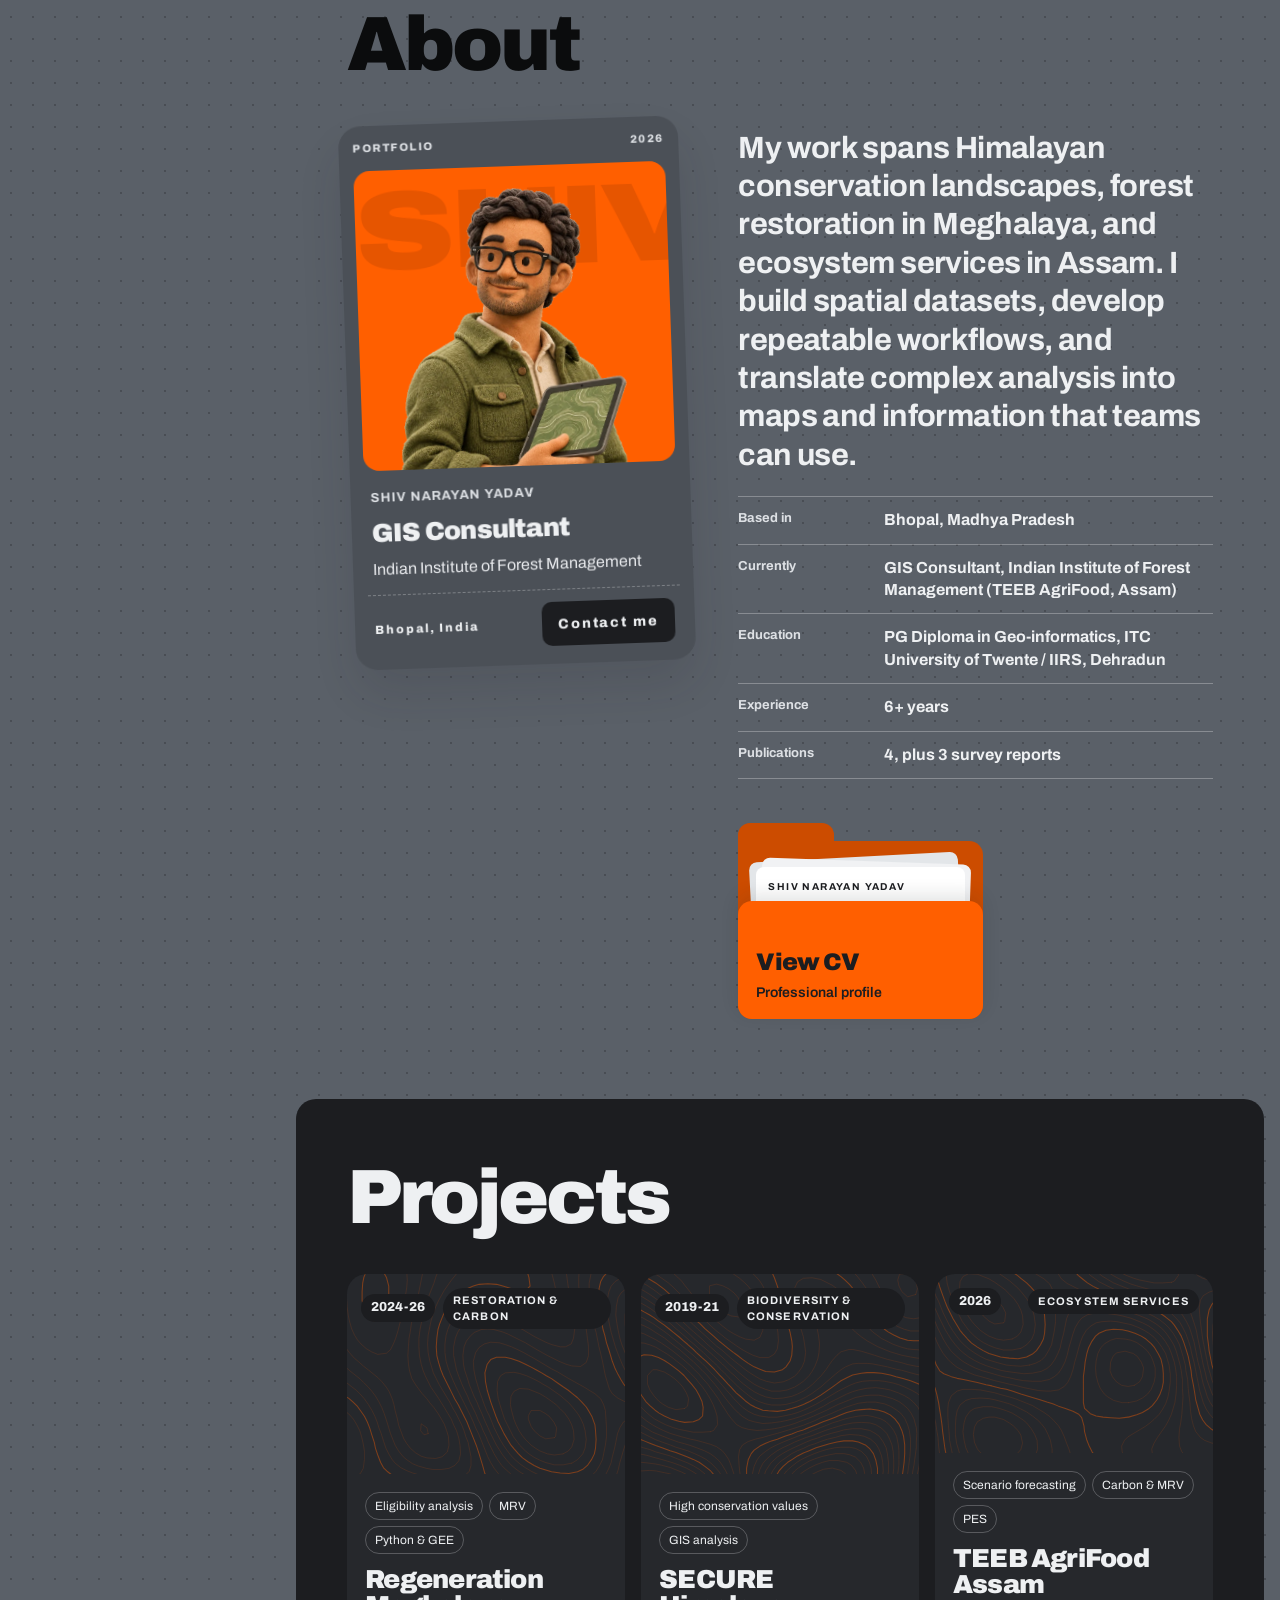
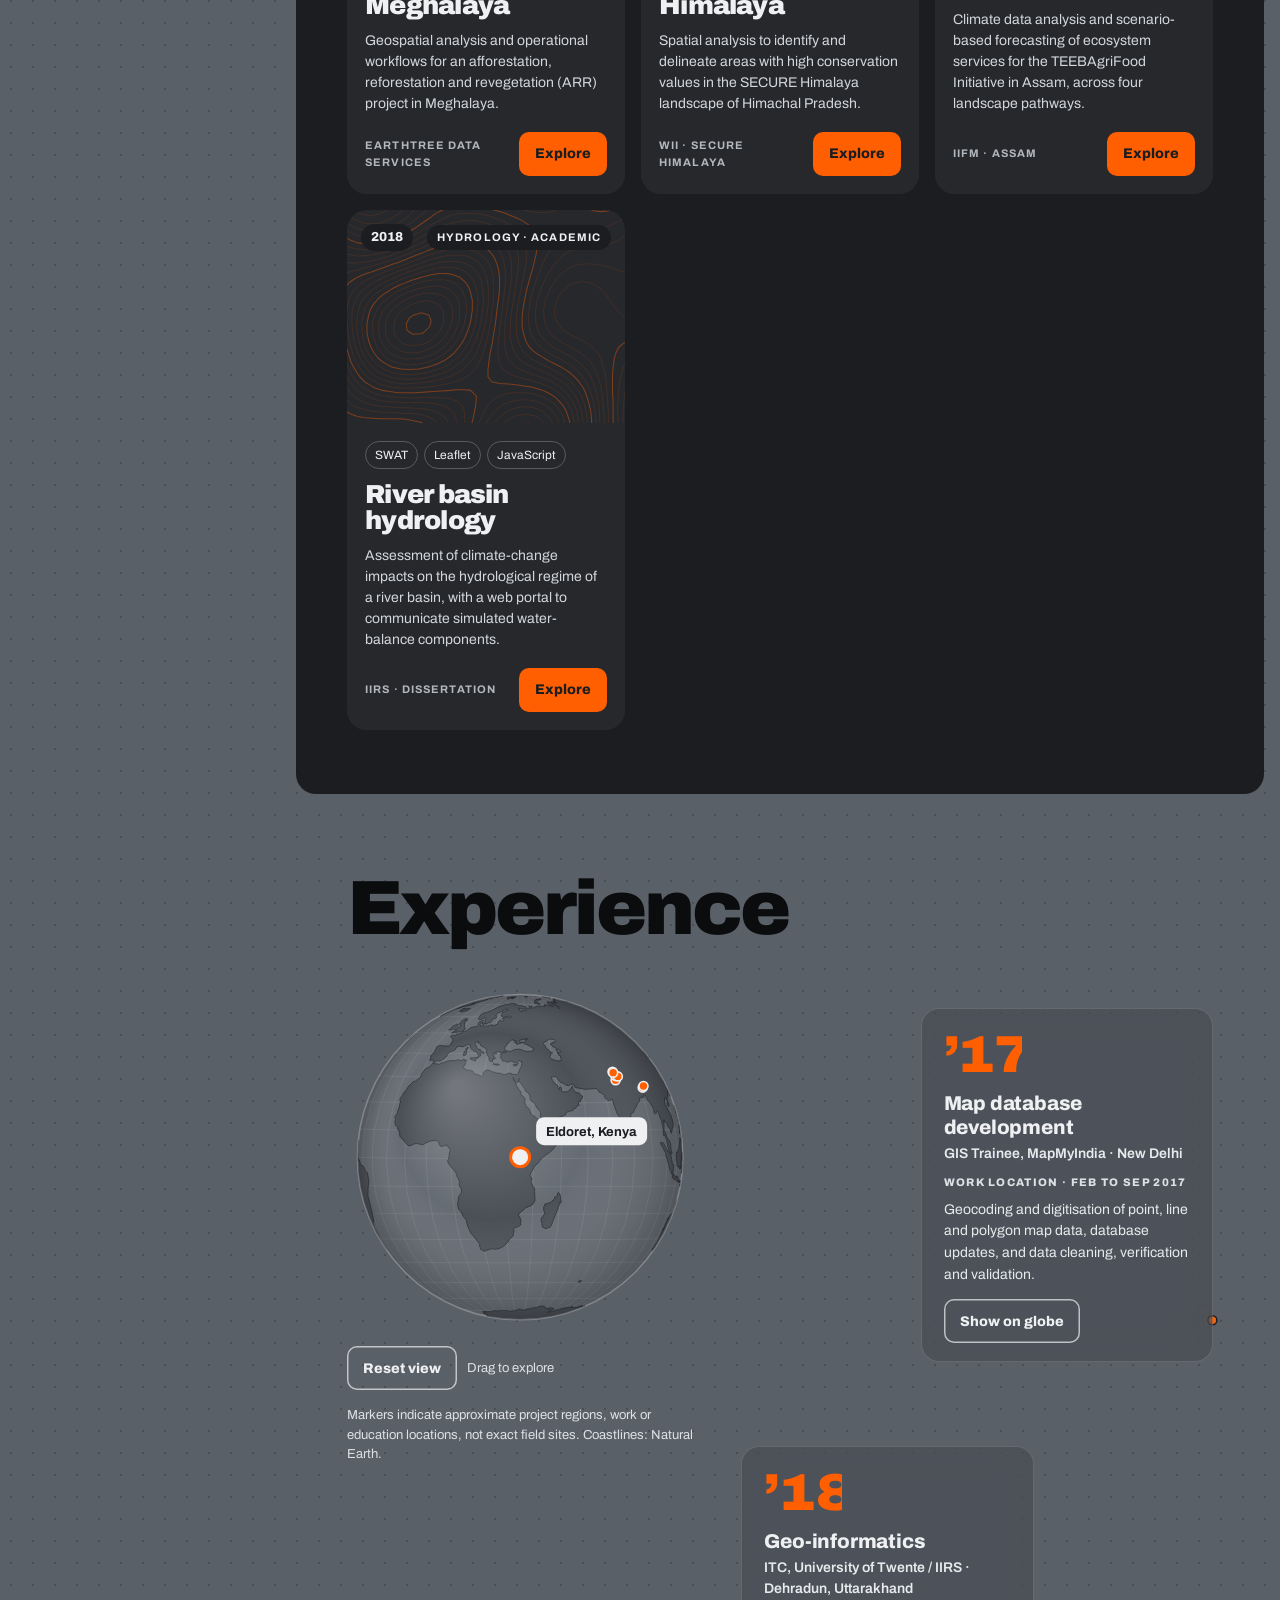
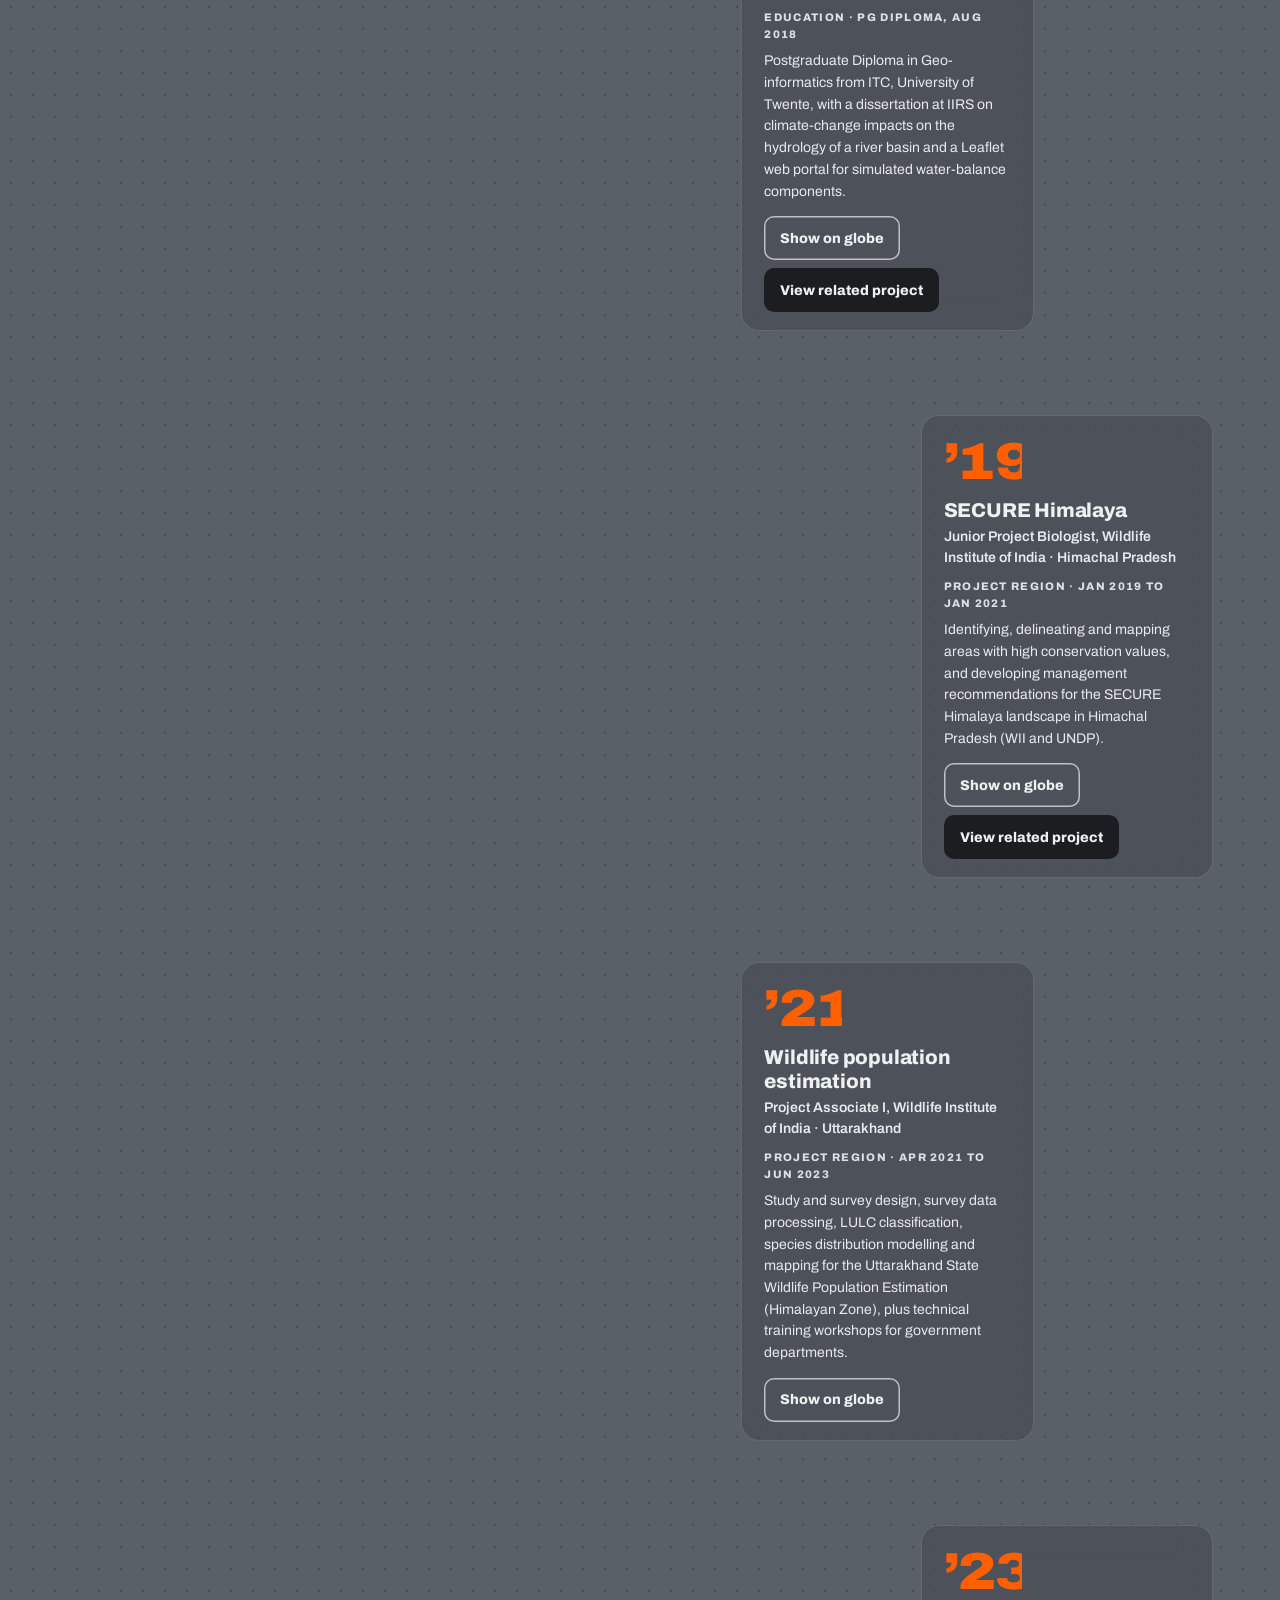
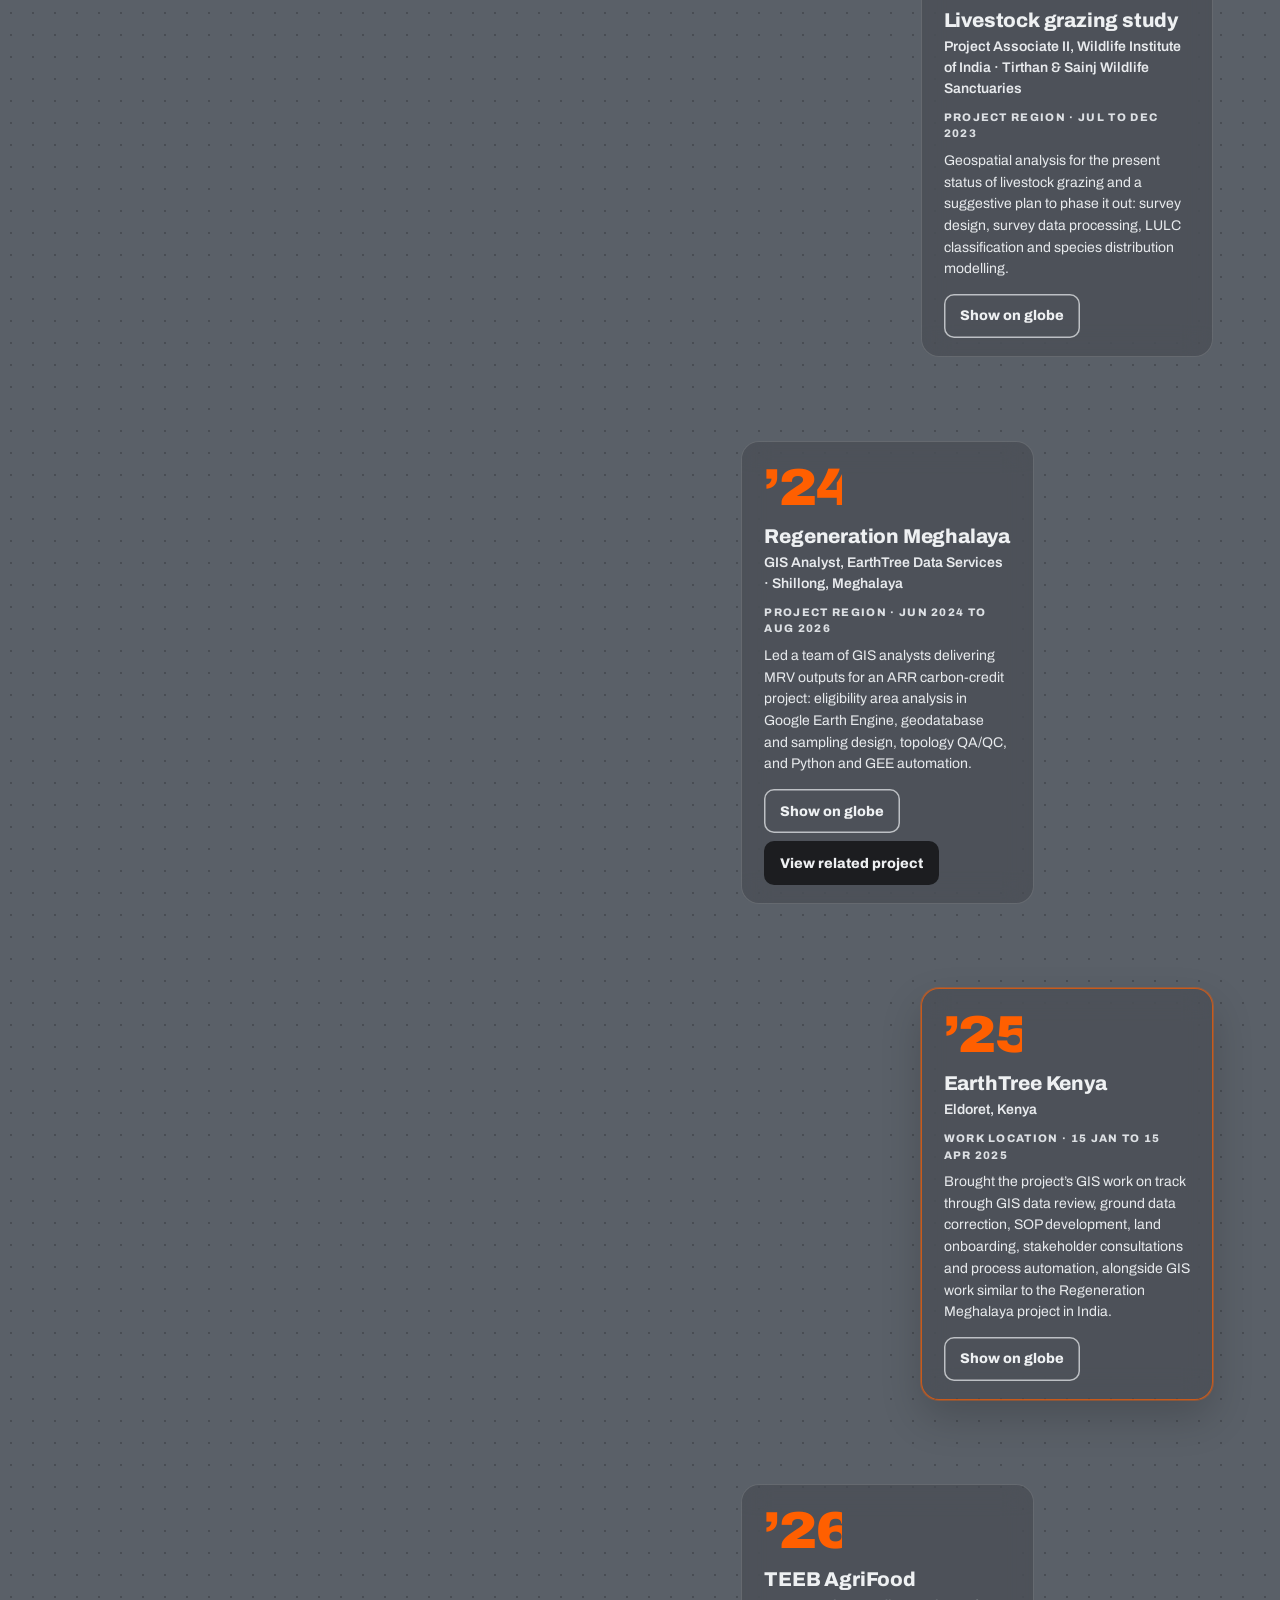
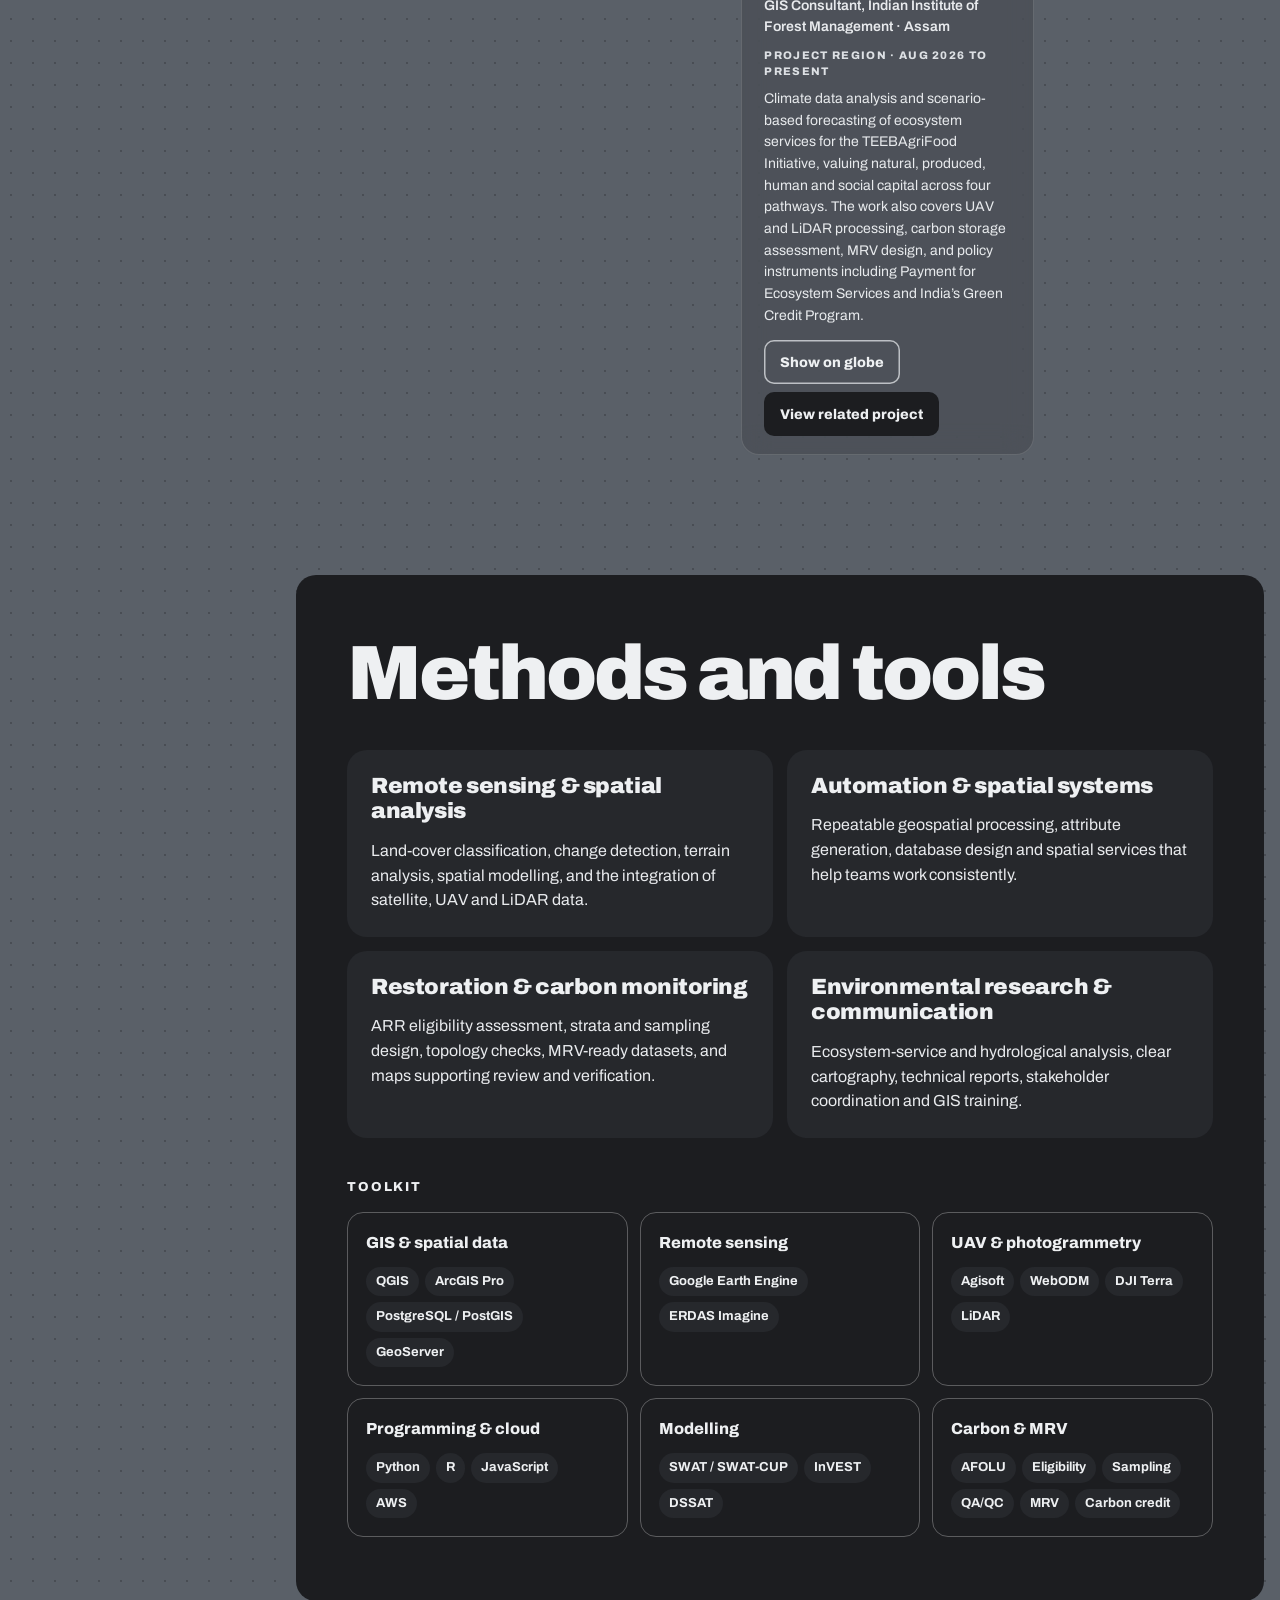
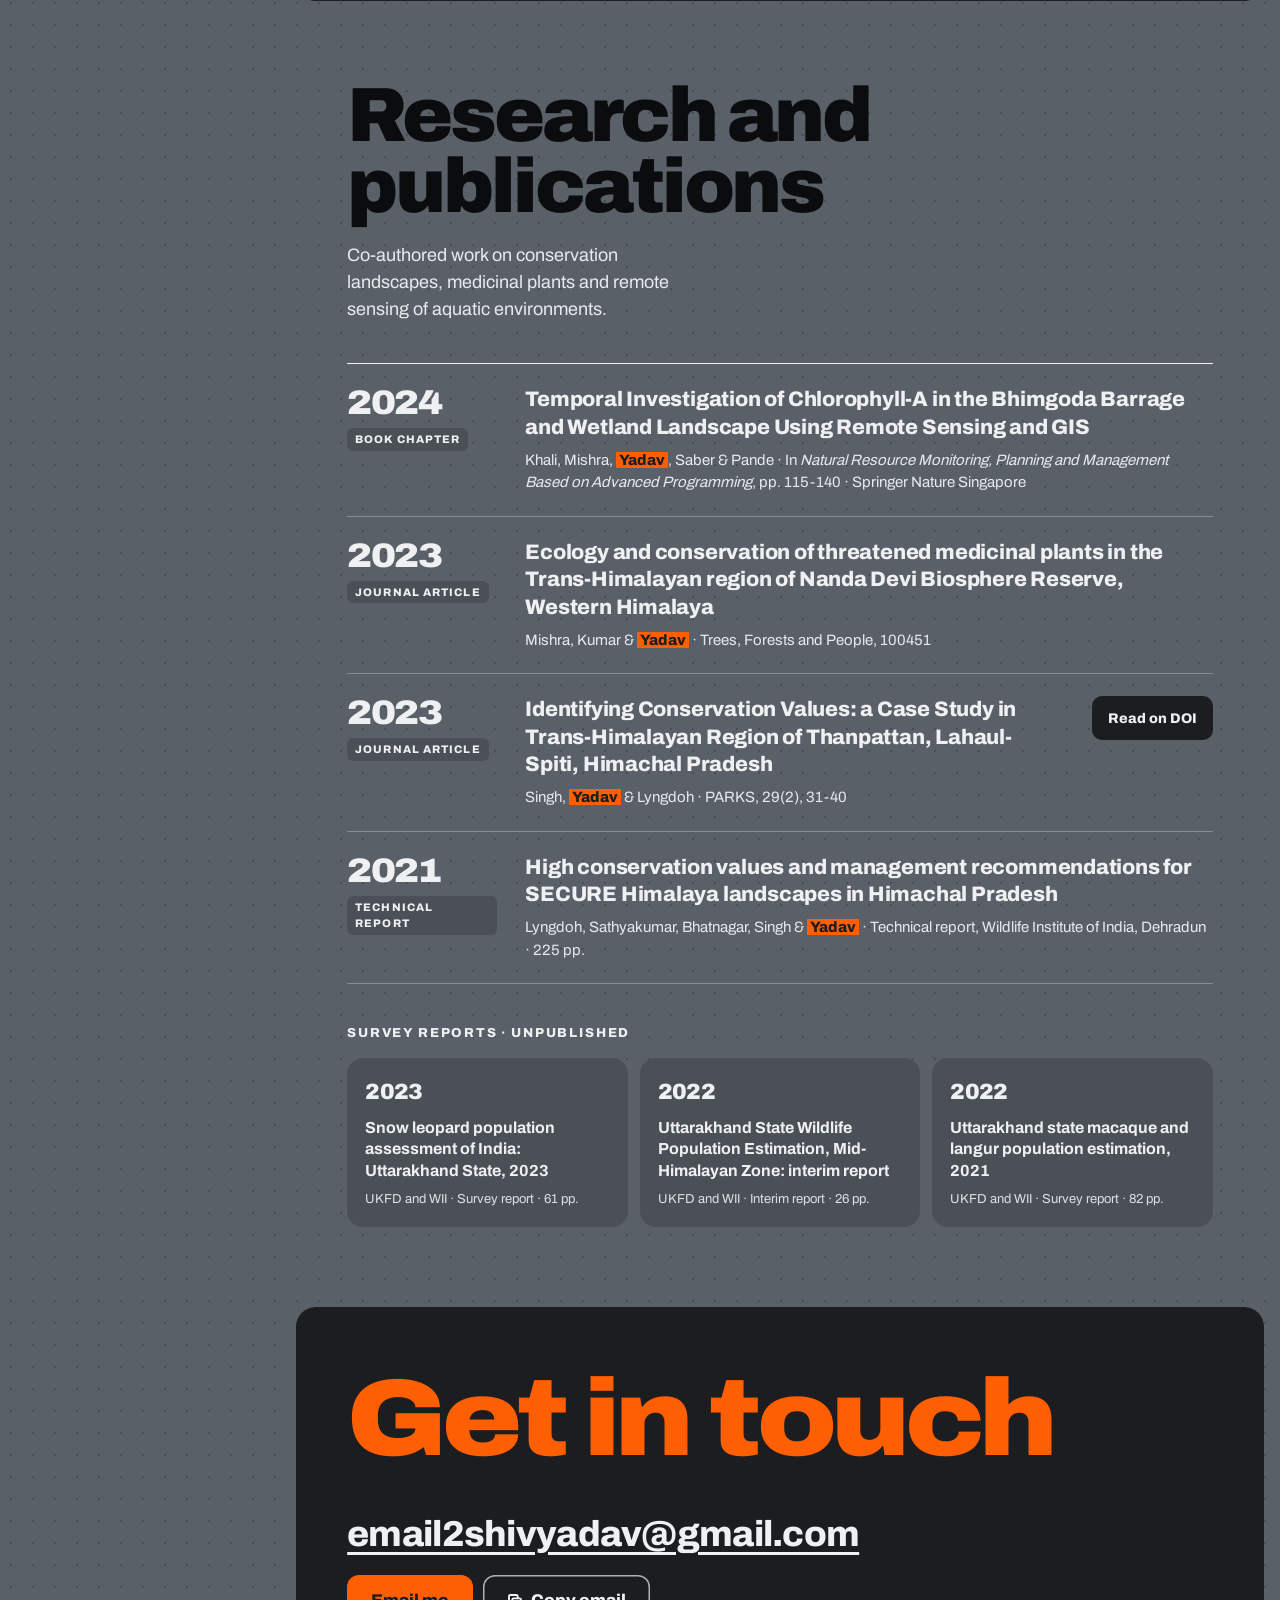
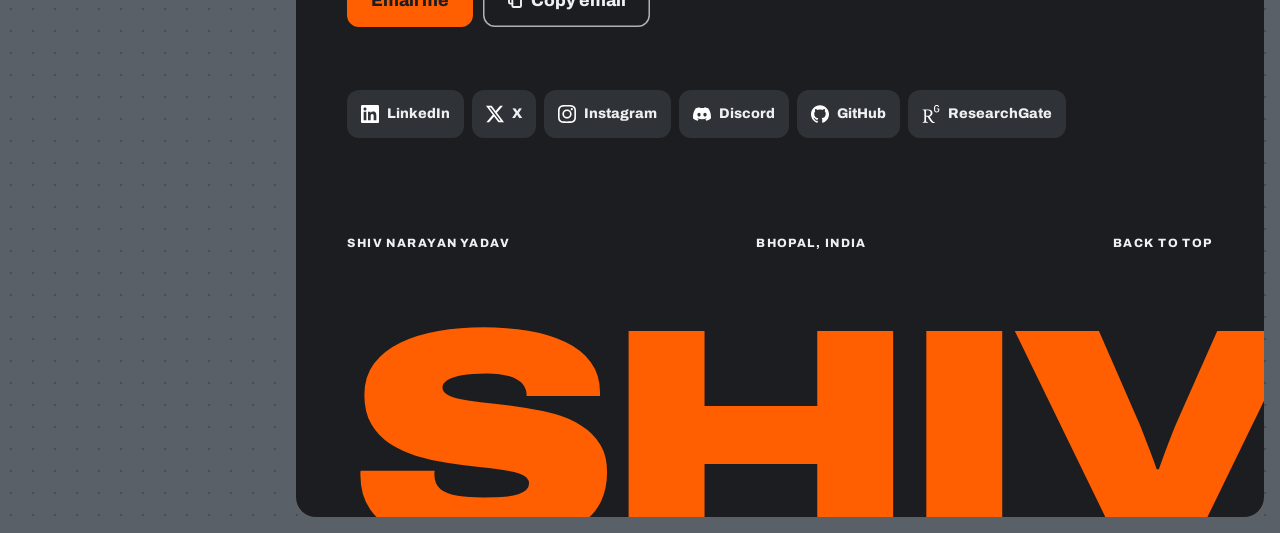
==== commit 7225d0ce: "Port_Updated" ====
--- a/index.html
+++ b/index.html
@@ -3,7 +3,7 @@
 <head>
 <meta charset="utf-8">
 <meta name="viewport" content="width=device-width, initial-scale=1">
-<meta name="theme-color" content="#d8d5ca">
+<meta name="theme-color" content="#5a6068">
 <meta name="description" content="Shiv Narayan Yadav, GIS and remote sensing specialist working across conservation, forest restoration, carbon projects, ecosystem services and environmental research.">
 <title>Shiv Narayan Yadav · GIS and remote sensing</title>
 <link rel="icon" href="favicon.svg" type="image/svg+xml">
@@ -16,18 +16,19 @@
 <meta property="og:image:width" content="1200">
 <meta property="og:image:height" content="630">
 <meta name="twitter:card" content="summary_large_image">
-<script type="application/ld+json">{"@context": "https://schema.org", "@type": "Person", "name": "Shiv Narayan Yadav", "jobTitle": "GIS Consultant", "worksFor": {"@type": "Organization", "name": "Indian Institute of Forest Management"}, "address": {"@type": "PostalAddress", "addressLocality": "Bhopal", "addressRegion": "Madhya Pradesh", "addressCountry": "IN"}, "url": "https://shivyadav.work.gd/", "image": "https://shivyadav.work.gd/assets/og-image.jpg", "email": "mailto:email2shivyadav@gmail.com", "knowsAbout": ["GIS", "Remote sensing", "Nature-based solutions", "Carbon projects and MRV", "Ecosystem services"], "sameAs": ["https://www.linkedin.com/in/shiv-narayan-yadav-1a40b349/", "https://x.com/stillsbyshiv", "https://www.instagram.com/stillsbyshiv/", "https://github.com/shivnarayanyadav1507-sys"]}</script>
+<script type="application/ld+json">{"@context": "https://schema.org", "@type": "Person", "name": "Shiv Narayan Yadav", "jobTitle": "GIS Consultant", "worksFor": {"@type": "Organization", "name": "Indian Institute of Forest Management"}, "address": {"@type": "PostalAddress", "addressLocality": "Bhopal", "addressRegion": "Madhya Pradesh", "addressCountry": "IN"}, "url": "https://shivyadav.work.gd/", "image": "https://shivyadav.work.gd/assets/og-image.jpg", "email": "mailto:email2shivyadav@gmail.com", "knowsAbout": ["GIS", "Remote sensing", "Nature-based solutions", "Carbon projects and MRV", "Ecosystem services"], "sameAs": ["https://www.linkedin.com/in/shiv-narayan-yadav-1a40b349/", "https://x.com/stillsbyshiv", "https://www.instagram.com/stillsbyshiv/", "https://github.com/shivnarayanyadav1507-sys", "https://www.researchgate.net/profile/Shiv-Yadav-10"]}</script>
 <link rel="preload" href="assets/fonts/archivo-variable.woff2" as="font" type="font/woff2" crossorigin>
-<script src="theme-init.js"></script>
-<link rel="stylesheet" href="site.css?v=12">
-<script src="site-config.js?v=4" defer></script>
+<script src="theme-init.js?v=3"></script>
+<link rel="stylesheet" href="site.css?v=14">
+<script src="site-config.js?v=5" defer></script>
 <script src="vendor/d3-array.min.js" defer></script>
 <script src="vendor/d3-geo.min.js" defer></script>
-<script src="site.js?v=6" defer></script>
+<script src="site.js?v=8" defer></script>
 <script src="clock.js?v=2" defer></script>
 <script src="visits.js?v=3" defer></script>
-<script src="journey.js?v=3" defer></script>
-<script type="module" src="character.js?v=3"></script>
+<script src="journey.js?v=4" defer></script>
+<script src="char-video.js?v=2" defer></script>
+<script src="intro.js?v=2" defer></script>
 </head>
 <body>
 <a class="skip-link" href="#main">Skip to content</a>
@@ -52,27 +53,38 @@
 <div class="shell">
   <aside class="sidebar" aria-label="Profile and navigation">
     <div class="side-panel side-intro">
-      <a class="brand-chip" href="#home" aria-label="Shiv Narayan Yadav, home">shiv.</a>
+      <div class="side-top"><a class="brand-chip" href="#home" aria-label="Shiv Narayan Yadav, home" data-land="brand">shiv.</a><label class="theme-switch side-switch" data-land="switch" title="Light or dark theme">
+      <input type="checkbox" class="theme-switch__checkbox theme-toggle" role="switch" aria-label="Dark theme">
+      <span class="theme-switch__container" aria-hidden="true">
+        <span class="theme-switch__clouds"></span>
+        <span class="theme-switch__stars-container"><svg viewBox="0 0 144 55" fill="none"><path fill-rule="evenodd" clip-rule="evenodd" d="M135.831 3.00688C135.055 3.85027 134.111 4.29946 133 4.35447C134.111 4.40947 135.055 4.85867 135.831 5.71123C136.607 6.55462 136.996 7.56303 136.996 8.72727C136.996 7.95722 137.172 7.25134 137.525 6.59129C137.886 5.93124 138.372 5.39954 138.98 5.00535C139.598 4.60199 140.268 4.39114 141 4.35447C139.88 4.2903 138.936 3.85027 138.16 3.00688C137.384 2.16348 136.996 1.16425 136.996 0C136.996 1.16425 136.607 2.16348 135.831 3.00688ZM31 23.3545C32.1114 23.2995 33.0551 22.8503 33.8313 22.0069C34.6075 21.1635 34.9956 20.1642 34.9956 19C34.9956 20.1642 35.3837 21.1635 36.1599 22.0069C36.9361 22.8503 37.8798 23.2903 39 23.3545C38.2679 23.3911 37.5976 23.602 36.9802 24.0053C36.3716 24.3995 35.8864 24.9312 35.5248 25.5913C35.172 26.2513 34.9956 26.9572 34.9956 27.7273C34.9956 26.563 34.6075 25.5546 33.8313 24.7112C33.0551 23.8587 32.1114 23.4095 31 23.3545ZM0 36.3545C1.11136 36.2995 2.05513 35.8503 2.83131 35.0069C3.6075 34.1635 3.99559 33.1642 3.99559 32C3.99559 33.1642 4.38368 34.1635 5.15987 35.0069C5.93605 35.8503 6.87982 36.2903 8 36.3545C7.26792 36.3911 6.59757 36.602 5.98015 37.0053C5.37155 37.3995 4.88644 37.9312 4.52481 38.5913C4.172 39.2513 3.99559 39.9572 3.99559 40.7273C3.99559 39.563 3.6075 38.5546 2.83131 37.7112C2.05513 36.8587 1.11136 36.4095 0 36.3545ZM56.8313 24.0069C56.0551 24.8503 55.1114 25.2995 54 25.3545C55.1114 25.4095 56.0551 25.8587 56.8313 26.7112C57.6075 27.5546 57.9956 28.563 57.9956 29.7273C57.9956 28.9572 58.172 28.2513 58.5248 27.5913C58.8864 26.9312 59.3716 26.3995 59.9802 26.0053C60.5976 25.602 61.2679 25.3911 62 25.3545C60.8798 25.2903 59.9361 24.8503 59.1599 24.0069C58.3837 23.1635 57.9956 22.1642 57.9956 21C57.9956 22.1642 57.6075 23.1635 56.8313 24.0069ZM81 25.3545C82.1114 25.2995 83.0551 24.8503 83.8313 24.0069C84.6075 23.1635 84.9956 22.1642 84.9956 21C84.9956 22.1642 85.3837 23.1635 86.1599 24.0069C86.9361 24.8503 87.8798 25.2903 89 25.3545C88.2679 25.3911 87.5976 25.602 86.9802 26.0053C86.3716 26.3995 85.8864 26.9312 85.5248 27.5913C85.172 28.2513 84.9956 28.9572 84.9956 29.7273C84.9956 28.563 84.6075 27.5546 83.8313 26.7112C83.0551 25.8587 82.1114 25.4095 81 25.3545ZM136 36.3545C137.111 36.2995 138.055 35.8503 138.831 35.0069C139.607 34.1635 139.996 33.1642 139.996 32C139.996 33.1642 140.384 34.1635 141.16 35.0069C141.936 35.8503 142.88 36.2903 144 36.3545C143.268 36.3911 142.598 36.602 141.98 37.0053C141.372 37.3995 140.886 37.9312 140.525 38.5913C140.172 39.2513 139.996 39.9572 139.996 40.7273C139.996 39.563 139.607 38.5546 138.831 37.7112C138.055 36.8587 137.111 36.4095 136 36.3545ZM101.831 49.0069C101.055 49.8503 100.111 50.2995 99 50.3545C100.111 50.4095 101.055 50.8587 101.831 51.7112C102.607 52.5546 102.996 53.563 102.996 54.7273C102.996 53.9572 103.172 53.2513 103.525 52.5913C103.886 51.9312 104.372 51.3995 104.98 51.0053C105.598 50.602 106.268 50.3911 107 50.3545C105.88 50.2903 104.936 49.8503 104.16 49.0069C103.384 48.1635 102.996 47.1642 102.996 46C102.996 47.1642 102.607 48.1635 101.831 49.0069Z" fill="currentColor"/></svg></span>
+        <span class="theme-switch__circle-container">
+          <span class="theme-switch__sun-moon-container">
+            <span class="theme-switch__moon"><span class="theme-switch__spot"></span><span class="theme-switch__spot"></span><span class="theme-switch__spot"></span></span>
+          </span>
+        </span>
+      </span>
+    </label></div>
       <p><b>Shiv Narayan Yadav</b><br>GIS &amp; remote sensing specialist, India</p>
     </div>
     <div class="side-panel side-stats">
-      <div><strong>6+</strong><span>Years of experience</span></div>
-      <div><strong>4</strong><span>Publications</span></div>
+      <div data-land="stat-0"><strong>6+</strong><span>Years of experience</span></div>
+      <div data-land="stat-1"><strong>4</strong><span>Publications</span></div>
     </div>
     <nav class="side-panel side-nav" aria-label="Main navigation">
-      <a href="#home" data-nav><svg viewBox="0 0 24 24" aria-hidden="true"><path d="m3 10 9-7 9 7v11h-6v-7H9v7H3z"/></svg>Home</a>
-      <a href="#about" data-nav><svg viewBox="0 0 24 24" aria-hidden="true"><circle cx="12" cy="8" r="4"/><path d="M4 21v-3a8 8 0 0 1 16 0v3"/></svg>About</a>
-      <a href="#work" data-nav><svg viewBox="0 0 24 24" aria-hidden="true"><rect x="3" y="7" width="18" height="14" rx="3"/><path d="M8 7V4h8v3M3 13h18"/></svg>Work</a>
-      <a href="#experience" data-nav><svg viewBox="0 0 24 24" aria-hidden="true"><circle cx="12" cy="12" r="10"/><ellipse cx="12" cy="12" rx="4" ry="10"/><path d="M2 12h20"/></svg>Experience</a>
-      <a href="#expertise" data-nav><svg viewBox="0 0 24 24" aria-hidden="true"><path d="m8 5-6 7 6 7m8-14 6 7-6 7m-3-17-2 20"/></svg>Expertise</a>
-      <a href="#research" data-nav><svg viewBox="0 0 24 24" aria-hidden="true"><path d="M3 3h6a3 3 0 0 1 3 3v15a4 4 0 0 0-4-2H3zm18 0h-6a3 3 0 0 0-3 3v15a4 4 0 0 1 4-2h5z"/></svg>Research</a>
-      <a href="#contact" data-nav><svg viewBox="0 0 24 24" aria-hidden="true"><rect x="2" y="4" width="20" height="16" rx="3"/><path d="m3 6 9 7 9-7"/></svg>Contact</a>
+      <a href="#home" data-nav><svg viewBox="0 0 24 24" aria-hidden="true"><path d="m3 10 9-7 9 7v11h-6v-7H9v7H3z"/></svg><span data-land="nav-0">Home</span></a>
+      <a href="#about" data-nav><svg viewBox="0 0 24 24" aria-hidden="true"><circle cx="12" cy="8" r="4"/><path d="M4 21v-3a8 8 0 0 1 16 0v3"/></svg><span data-land="nav-1">About</span></a>
+      <a href="#work" data-nav><svg viewBox="0 0 24 24" aria-hidden="true"><rect x="3" y="7" width="18" height="14" rx="3"/><path d="M8 7V4h8v3M3 13h18"/></svg><span data-land="nav-2">Projects</span></a>
+      <a href="#experience" data-nav><svg viewBox="0 0 24 24" aria-hidden="true"><circle cx="12" cy="12" r="10"/><ellipse cx="12" cy="12" rx="4" ry="10"/><path d="M2 12h20"/></svg><span data-land="nav-3">Experience</span></a>
+      <a href="#expertise" data-nav><svg viewBox="0 0 24 24" aria-hidden="true"><path d="m8 5-6 7 6 7m8-14 6 7-6 7m-3-17-2 20"/></svg><span data-land="nav-4">Expertise</span></a>
+      <a href="#research" data-nav><svg viewBox="0 0 24 24" aria-hidden="true"><path d="M3 3h6a3 3 0 0 1 3 3v15a4 4 0 0 0-4-2H3zm18 0h-6a3 3 0 0 0-3 3v15a4 4 0 0 1 4-2h5z"/></svg><span data-land="nav-5">Research</span></a>
+      <a href="#contact" data-nav><svg viewBox="0 0 24 24" aria-hidden="true"><rect x="2" y="4" width="20" height="16" rx="3"/><path d="m3 6 9 7 9-7"/></svg><span data-land="nav-6">Contact</span></a>
     </nav>
     <div class="side-panel side-email">
       <span>email2shivyadav@gmail.com</span>
       <button type="button" class="copy-email" aria-label="Copy email address"><svg viewBox="0 0 24 24" aria-hidden="true"><rect x="8" y="8" width="13" height="13" rx="2"/><path d="M16 8V5a2 2 0 0 0-2-2H5a2 2 0 0 0-2 2v9a2 2 0 0 0 2 2h3"/></svg></button>
     </div>
-    <a class="side-cv" href="cv.html" data-cv>View CV</a>
+    <a class="side-cv" href="cv.html" data-cv data-land="cv">View CV</a>
     <p class="ticket" data-visitor hidden>
       <span class="ticket-main">
         <small aria-hidden="true">Admit one · visitor</small>
@@ -85,11 +97,18 @@
   </aside>
 
   <main id="main">
-    <!-- HERO -->
-    <section class="hero" id="home" aria-labelledby="hero-title">
-      <div class="hero-wordmark" aria-hidden="true">SHIV</div>
-      <div class="hero-tools">
-        <label class="theme-switch" title="Light or dark theme">
+    <!-- INTRO: full-screen opening that folds into the sidebar as you scroll -->
+    <section class="intro" id="home" aria-labelledby="hero-title">
+      <div class="char-layer" aria-hidden="true">
+        <div class="intro-wordmark" data-fly="brand">SHIV</div>
+        <div class="char-stage" id="character-stage">
+          <span class="char-glow"></span>
+          <img class="char-poster" src="assets/character-poster.webp" alt="" width="528" height="720" fetchpriority="high">
+          <canvas id="character-canvas" width="528" height="720"></canvas>
+        </div>
+      </div>
+      <div class="intro-stage" data-intro>
+        <span class="intro-switch" data-fly="switch"><label class="theme-switch" title="Light or dark theme">
       <input type="checkbox" class="theme-switch__checkbox theme-toggle" role="switch" aria-label="Dark theme">
       <span class="theme-switch__container" aria-hidden="true">
         <span class="theme-switch__clouds"></span>
@@ -100,40 +119,45 @@
           </span>
         </span>
       </span>
-    </label>
-      </div>
-      <div class="hero-row">
-        <div class="hero-left">
+    </label></span>
+        <nav class="intro-nav" aria-label="Sections">
+          <div class="intro-nav-group">
+            <a href="#home" data-fly="nav-0">Home</a><a href="#about" data-fly="nav-1">About</a><a href="#work" data-fly="nav-2">Projects</a>
+          </div>
+          <div class="intro-nav-group">
+            <a href="#experience" data-fly="nav-3">Experience</a><a href="#expertise" data-fly="nav-4">Expertise</a><a href="#research" data-fly="nav-5">Research</a><a href="#contact" data-fly="nav-6">Contact</a>
+          </div>
+        </nav>
+        <div class="intro-stats">
+          <div class="intro-stat glass" data-fly="stat-0"><strong>6+</strong><span>Years of experience</span></div>
+          <div class="intro-stat glass" data-fly="stat-1"><strong>4</strong><span>Publications</span></div>
+        </div>
+        <div class="glass focus-card intro-focus" data-fade>
+          <span class="card-label">Focus</span>
+          <ul>
+            <li>Nature-based solutions</li>
+            <li>Carbon projects &amp; MRV</li>
+            <li>Ecosystem services</li>
+            <li>Earth observation</li>
+          </ul>
+        </div>
+        <section class="glass orbit-clock intro-clock" aria-label="Current date and time" data-fade>
+          <svg class="orbit-svg" id="orbit-clock" viewBox="0 0 220 150" aria-hidden="true" focusable="false"></svg>
+          <div class="orbit-read">
+            <time class="orbit-time" id="orbit-time"><span class="orbit-hm" id="orbit-hm">--:--</span><span class="orbit-side"><span id="orbit-ampm"></span><span id="orbit-sec"></span></span></time>
+            <p class="orbit-date" id="orbit-date"></p>
+          </div>
+        </section>
+        <p class="intro-text" data-fade>I’m Shiv, a GIS and remote sensing specialist working where environmental questions meet geospatial technology.</p>
+        <div class="intro-head" data-rise>
           <p class="eyebrow">GIS &amp; Remote Sensing</p>
-          <h1 id="hero-title">Shiv Narayan Yadav</h1>
-          <p class="hero-intro">I’m Shiv, a GIS and remote sensing specialist working where environmental questions meet geospatial technology.</p>
+          <h1 id="hero-title">Shiv Narayan<br>Yadav</h1>
           <div class="btn-row">
-            <a class="btn btn-accent" href="#work">View work</a>
-            <a class="btn btn-ink" href="cv.html" data-cv>View CV</a>
-          </div>
-        </div>
-        <div class="hero-stage" id="character-stage" tabindex="0" role="img" aria-label="Illustrated portrait of Shiv in an olive field jacket and black rectangular glasses, holding a tablet with a contour map. He turns to follow the pointer; left and right arrow keys also turn him.">
-          <img class="character-poster" src="assets/explorer-cutout.webp" alt="" width="640" height="720" fetchpriority="high">
-          <canvas id="character-canvas" width="640" height="720" aria-hidden="true"></canvas>
-        </div>
-        <div class="hero-right">
-          <div class="glass focus-card">
-            <span class="card-label">Focus</span>
-            <ul>
-              <li>Nature-based solutions</li>
-              <li>Carbon projects &amp; MRV</li>
-              <li>Ecosystem services</li>
-              <li>Earth observation</li>
-            </ul>
-          </div>
-          <section class="glass orbit-clock" aria-label="Current date and time">
-            <svg class="orbit-svg" id="orbit-clock" viewBox="0 0 220 150" aria-hidden="true" focusable="false"></svg>
-            <div class="orbit-read">
-              <time class="orbit-time" id="orbit-time"><span class="orbit-hm" id="orbit-hm">--:--</span><span class="orbit-side"><span id="orbit-ampm"></span><span id="orbit-sec"></span></span></time>
-              <p class="orbit-date" id="orbit-date"></p>
-            </div>
-          </section>
-        </div>
+            <a class="btn btn-accent" href="#work" data-fade-btn>View work</a>
+            <a class="btn btn-ink" href="cv.html" data-cv data-fly="cv">View CV</a>
+          </div>
+        </div>
+        <span class="intro-hint" aria-hidden="true" data-fade>Scroll</span>
       </div>
     </section>
 
@@ -179,7 +203,7 @@
     <section class="section section-dark" id="work" aria-labelledby="work-title">
       <div class="wrap">
         <div class="section-head">
-          <h2 id="work-title">Selected projects</h2>
+          <h2 id="work-title">Projects</h2>
         </div>
         <div class="project-grid">
           <article class="project-card">
@@ -322,6 +346,7 @@
               <a href="https://www.instagram.com/stillsbyshiv/" data-social="instagram"><img src="assets/icons/instagram.svg" alt="" width="18" height="18">Instagram</a>
               <a href="#contact" data-social="discord"><img src="assets/icons/discord.svg" alt="" width="18" height="18">Discord</a>
               <a href="https://github.com/shivnarayanyadav1507-sys" data-social="github"><img src="assets/icons/github.svg" alt="" width="18" height="18">GitHub</a>
+              <a href="https://www.researchgate.net/profile/Shiv-Yadav-10?ev=hdr_xprf" data-social="researchgate"><img src="assets/icons/researchgate.svg" alt="" width="18" height="18">ResearchGate</a>
             </nav>
             <p class="status-line" id="social-status" role="status"></p>
           </div>
@@ -340,7 +365,7 @@
 <nav class="dock" aria-label="Quick navigation">
   <a href="#home" data-nav aria-label="Home"><svg viewBox="0 0 24 24" aria-hidden="true"><path d="m3 10 9-7 9 7v11h-6v-7H9v7H3z"/></svg></a>
   <a href="#about" data-nav aria-label="About"><svg viewBox="0 0 24 24" aria-hidden="true"><circle cx="12" cy="8" r="4"/><path d="M4 21v-3a8 8 0 0 1 16 0v3"/></svg></a>
-  <a href="#work" data-nav aria-label="Work"><svg viewBox="0 0 24 24" aria-hidden="true"><rect x="3" y="7" width="18" height="14" rx="3"/><path d="M8 7V4h8v3M3 13h18"/></svg></a>
+  <a href="#work" data-nav aria-label="Projects"><svg viewBox="0 0 24 24" aria-hidden="true"><rect x="3" y="7" width="18" height="14" rx="3"/><path d="M8 7V4h8v3M3 13h18"/></svg></a>
   <a href="#experience" data-nav aria-label="Experience"><svg viewBox="0 0 24 24" aria-hidden="true"><circle cx="12" cy="12" r="10"/><ellipse cx="12" cy="12" rx="4" ry="10"/><path d="M2 12h20"/></svg></a>
   <a href="#expertise" data-nav aria-label="Expertise"><svg viewBox="0 0 24 24" aria-hidden="true"><path d="m8 5-6 7 6 7m8-14 6 7-6 7m-3-17-2 20"/></svg></a>
   <a href="#research" data-nav aria-label="Research"><svg viewBox="0 0 24 24" aria-hidden="true"><path d="M3 3h6a3 3 0 0 1 3 3v15a4 4 0 0 0-4-2H3zm18 0h-6a3 3 0 0 0-3 3v15a4 4 0 0 1 4-2h5z"/></svg></a>
--- a/site.css
+++ b/site.css
@@ -10,67 +10,67 @@
 }
 
 :root {
-  --bg: #d8d5ca;
-  --panel: #e7e4da;
-  --ink: #161a14;
-  --inv: #e7e4da;
-  --text2: #2c3027;
-  --muted: #4a4d44;
-  --accent: #cde64a;
-  --on-accent: #161a14;
-  --square: #9cb42a;
-  --wordmark: #cde64a;
-  --glass: rgba(255, 255, 255, 0.4);
-  --glass-border: rgba(255, 255, 255, 0.65);
-  --line: rgba(22, 26, 20, 0.14);
-  --line-strong: rgba(22, 26, 20, 0.25);
-  --work-bg: #161a14;
-  --work-card: #20251d;
-  --work-text: #e7e4da;
-  --work-muted: #c9c6bb;
-  --work-quiet: #a9a69b;
-  --globe-sphere: #e7e4da;
-  --globe-land: #bfbaa9;
-  --globe-coast: #7d796b;
-  --globe-grid: rgba(22, 26, 20, 0.08);
+  --bg: #5a6068;
+  --panel: #4b5057;
+  --ink: #eef0f2;
+  --inv: #1c1d20;
+  --text2: #e8eaed;
+  --muted: #dde0e4;
+  --accent: #ff5f00;
+  --on-accent: #1c1d20;
+  --square: #ff5f00;
+  --wordmark: #2a2c30;
+  --glass: rgba(28, 29, 32, 0.2);
+  --glass-border: rgba(255, 255, 255, 0.14);
+  --line: rgba(255, 255, 255, 0.16);
+  --line-strong: rgba(255, 255, 255, 0.28);
+  --work-bg: #1c1d20;
+  --work-card: #26282c;
+  --work-text: #eef0f2;
+  --work-muted: #d3d7db;
+  --work-quiet: #b3b8be;
+  --globe-sphere: #666c74;
+  --globe-land: #4b5057;
+  --globe-coast: #2f3338;
+  --globe-grid: rgba(255, 255, 255, 0.08);
   --radius: 20px;
   --font: "Archivo", "Segoe UI", system-ui, -apple-system, sans-serif;
   color-scheme: light;
 }
 
 [data-theme="dark"] {
-  --bg: #12221b;
-  --panel: #1a2f25;
-  --ink: #e7eddd;
-  --inv: #12221b;
-  --text2: #cbd6c2;
-  --muted: #a9b8a2;
-  --on-accent: #12221b;
-  --square: #cde64a;
-  --wordmark: #25442f;
-  --glass: rgba(255, 255, 255, 0.06);
-  --glass-border: rgba(255, 255, 255, 0.14);
-  --line: rgba(231, 237, 221, 0.16);
-  --line-strong: rgba(231, 237, 221, 0.28);
-  --work-bg: #0b1611;
-  --work-card: #15261d;
-  --globe-sphere: #1a2f25;
-  --globe-land: #2f4a3a;
-  --globe-coast: #6a8a72;
-  --globe-grid: rgba(231, 237, 221, 0.07);
+  --bg: #1c1d20;
+  --panel: #26282c;
+  --ink: #eef0f2;
+  --inv: #1c1d20;
+  --text2: #e8eaed;
+  --muted: #dde0e4;
+  --on-accent: #1c1d20;
+  --square: #ff5f00;
+  --wordmark: #2a2c30;
+  --glass: rgba(255, 255, 255, 0.05);
+  --glass-border: rgba(255, 255, 255, 0.12);
+  --line: rgba(255, 255, 255, 0.12);
+  --line-strong: rgba(255, 255, 255, 0.24);
+  --work-bg: #5a6068;
+  --work-card: #1c1d20;
+  --globe-sphere: #26282c;
+  --globe-land: #3a3e44;
+  --globe-coast: #6b7178;
+  --globe-grid: rgba(255, 255, 255, 0.06);
   color-scheme: dark;
 }
 
 *, *::before, *::after { box-sizing: border-box; }
 html { scroll-behavior: smooth; }
 @media (prefers-reduced-motion: reduce) { html { scroll-behavior: auto; } *, *::before, *::after { transition: none !important; animation: none !important; } }
-body { --dot: rgba(22, 26, 20, 0.16); margin: 0; background-color: var(--bg); background-image: radial-gradient(circle, var(--dot) 1px, transparent 1.4px); background-size: 22px 22px; color: var(--ink); font-family: var(--font); font-size: 17px; line-height: 1.5; -webkit-font-smoothing: antialiased; transition: background-color .3s ease, color .3s ease; }
+body { --dot: rgba(28, 29, 32, 0.16); margin: 0; background-color: var(--bg); background-image: radial-gradient(circle, var(--dot) 1px, transparent 1.4px); background-size: 22px 22px; color: var(--ink); font-family: var(--font); font-size: 17px; line-height: 1.5; -webkit-font-smoothing: antialiased; transition: background-color .3s ease, color .3s ease; }
 img, canvas, svg { display: block; }
 a { color: inherit; }
 button { font: inherit; color: inherit; }
 h1, h2, h3 { margin: 0; }
 p { margin: 0; }
-mark { background: var(--accent); color: #161a14; padding: 0 3px; font-weight: 800; }
+mark { background: var(--accent); color: #1c1d20; padding: 0 3px; font-weight: 800; }
 :focus-visible { outline: 3px solid var(--accent); outline-offset: 3px; border-radius: 6px; }
 .skip-link { position: absolute; left: 12px; top: -60px; z-index: 50; padding: 10px 16px; border-radius: 10px; background: var(--ink); color: var(--inv); font-weight: 800; }
 .skip-link:focus { top: 12px; }
@@ -197,20 +197,8 @@
 .dock { display: none; }
 
 /* ---------- hero ---------- */
-.hero { position: relative; container-type: inline-size; min-height: calc(100svh - 32px); display: flex; flex-direction: column; overflow: hidden; border-radius: var(--radius); }
-.hero-wordmark { position: absolute; z-index: 0; left: 0; right: 0; top: clamp(72px, 13vh, 116px); text-align: center; font-weight: 900; font-stretch: 125%; font-size: clamp(88px, 28cqw, 360px); line-height: .8; letter-spacing: -.03em; color: var(--wordmark); pointer-events: none; user-select: none; transition: color .3s ease; }
-.hero-tools { position: relative; z-index: 2; display: flex; justify-content: flex-end; padding: 16px 16px 0; }
-.hero-row { position: relative; z-index: 1; flex: 1; display: flex; flex-wrap: wrap; align-items: flex-end; justify-content: center; gap: 16px; padding: 0 clamp(16px, 3cqw, 40px); }
-.hero-left, .hero-right { flex: 1 1 170px; min-width: 0; align-self: flex-end; padding-bottom: 56px; }
-.hero-left { display: flex; flex-direction: column; gap: 18px; }
-.hero-left h1 { font-size: clamp(34px, 4.3cqw, 50px); line-height: .96; font-weight: 900; letter-spacing: -.035em; }
-.hero-intro { max-width: 30ch; font-size: 18px; line-height: 1.45; color: var(--text2); text-wrap: pretty; }
-.hero-stage { position: relative; flex: 3 1 520px; max-width: min(580px, calc((100svh - 150px) * .889)); aspect-ratio: 640 / 720; touch-action: pan-y; }
-.hero-stage canvas, .character-poster { position: absolute; inset: 0; width: 100%; height: 100%; }
-.hero-stage canvas { opacity: 0; transition: opacity .35s ease; }
-.hero-stage.is-ready canvas { opacity: 1; }
-.hero-stage.is-ready .character-poster { opacity: 0; transition: opacity .35s ease; }
-.hero-right { display: flex; flex-wrap: wrap; align-items: flex-end; gap: 12px; }
+
+
 .focus-card { flex: 1 1 200px; display: flex; flex-direction: column; gap: 10px; padding: 16px 18px; }
 /* ---------- visitor ticket ---------- */
 .sr-only { position: absolute; width: 1px; height: 1px; padding: 0; margin: -1px; overflow: hidden; clip: rect(0 0 0 0); white-space: nowrap; border: 0; }
@@ -218,27 +206,27 @@
   -webkit-mask: radial-gradient(circle var(--notch) at calc(100% - var(--stub)) 0, #0000 98%, #000) top / 100% 51% no-repeat, radial-gradient(circle var(--notch) at calc(100% - var(--stub)) 100%, #0000 98%, #000) bottom / 100% 51% no-repeat;
   mask: radial-gradient(circle var(--notch) at calc(100% - var(--stub)) 0, #0000 98%, #000) top / 100% 51% no-repeat, radial-gradient(circle var(--notch) at calc(100% - var(--stub)) 100%, #0000 98%, #000) bottom / 100% 51% no-repeat; }
 .ticket[hidden] { display: none; }
-.ticket-main { flex: 1; min-width: 0; display: flex; flex-direction: column; justify-content: space-between; gap: 6px; padding: 12px 14px; background: #161a14; color: #e7e4da; border-right: 2px dashed var(--bg); }
-.ticket-main small { font-size: 11px; font-weight: 800; letter-spacing: .16em; text-transform: uppercase; color: #cde64a; }
+.ticket-main { flex: 1; min-width: 0; display: flex; flex-direction: column; justify-content: space-between; gap: 6px; padding: 12px 14px; background: #1c1d20; color: #eef0f2; border-right: 2px dashed var(--bg); }
+.ticket-main small { font-size: 11px; font-weight: 800; letter-spacing: .16em; text-transform: uppercase; color: #ff5f00; }
 .ticket-num { font-size: 34px; font-weight: 900; font-stretch: 112%; line-height: .9; letter-spacing: -.02em; font-variant-numeric: tabular-nums; white-space: nowrap; }
 .ticket-num > span[aria-hidden] { margin-right: 2px; font-size: 14px; font-weight: 700; font-stretch: 100%; letter-spacing: .02em; opacity: .6; }
 .ticket-num b { font-weight: 900; }
 .ticket-bars { width: 110px; height: 10px; opacity: .45; background: repeating-linear-gradient(90deg, currentColor 0 2px, transparent 2px 4px, currentColor 4px 5px, transparent 5px 8px, currentColor 8px 11px, transparent 11px 13px); }
-.ticket-stub { flex: 0 0 var(--stub); display: grid; place-items: center; background: #cde64a; color: #161a14; }
+.ticket-stub { flex: 0 0 var(--stub); display: grid; place-items: center; background: #ff5f00; color: #1c1d20; }
 .ticket-stub b { writing-mode: vertical-rl; transform: rotate(180deg); font-size: 18px; font-weight: 900; letter-spacing: .02em; }
-[data-theme="dark"] .ticket-main { background: #e7eddd; color: #12221b; }
+[data-theme="dark"] .ticket-main { background: #e3e6e9; color: #1c1d20; }
 /* phone top bar: one-line ticket */
 .ticket-mini { --stub: 20px; --notch: 4px; min-height: 38px; border-radius: 9px; }
 .ticket-mini .ticket-main { flex-direction: row; align-items: center; justify-content: flex-start; gap: 8px; padding: 0 10px 0 12px; border-right-width: 1.5px; }
 .ticket-mini .ticket-main small { font-size: 11px; letter-spacing: .14em; }
 .ticket-mini .ticket-num { font-size: 20px; }
-.ticket-mini .ticket-stub { background-image: repeating-linear-gradient(0deg, transparent 0 3px, rgba(22, 26, 20, .35) 3px 4px); }
-.hero-tools { align-items: center; gap: 12px; }
+.ticket-mini .ticket-stub { background-image: repeating-linear-gradient(0deg, transparent 0 3px, rgba(28, 29, 32, .35) 3px 4px); }
+
 @media (max-width: 370px) { .ticket-mini .ticket-main small { display: none; } }
 /* ---------- solar system clock (hero) ---------- */
-.orbit-clock { --orb-ring: rgba(22, 26, 20, .16); --orb-star: rgba(22, 26, 20, .28); --orb-p1: #2c3520; --orb-p2: #6f8130; --orb-p3: #8fa62c;
+.orbit-clock { --orb-ring: rgba(28, 29, 32, .16); --orb-star: rgba(28, 29, 32, .28); --orb-p1: #1c1d20; --orb-p2: #b3b8be; --orb-p3: #ff5f00;
   flex: 1 1 200px; min-width: 0; display: flex; flex-direction: column; padding: 10px 14px 14px; }
-[data-theme="dark"] .orbit-clock { --orb-ring: rgba(231, 237, 221, .15); --orb-star: rgba(231, 237, 221, .45); --orb-p1: #e7eddd; --orb-p2: #a9c14f; --orb-p3: #cde64a; }
+[data-theme="dark"] .orbit-clock { --orb-ring: rgba(238, 240, 242, .15); --orb-star: rgba(238, 240, 242, .45); --orb-p1: #e3e6e9; --orb-p2: #b3b8be; --orb-p3: #ff5f00; }
 .orbit-svg { display: block; width: 100%; height: auto; overflow: visible; }
 .orbit-star { fill: var(--orb-star); }
 .orbit-path { fill: none; stroke: var(--orb-ring); stroke-width: 1; }
@@ -269,10 +257,10 @@
 
 /* about */
 .about-grid { display: flex; flex-wrap: wrap; gap: clamp(28px, 4vw, 56px); align-items: flex-start; }
-.id-card { --tx: 0deg; --ty: 0deg; flex: 0 1 340px; min-width: 0; display: flex; flex-direction: column; gap: 14px; padding: 14px; border-radius: 22px; background: var(--panel); box-shadow: 0 24px 50px rgba(22, 26, 20, .14); transform: perspective(900px) rotate(-2deg) rotateX(var(--tx)) rotateY(var(--ty)); transition: transform .25s ease; }
+.id-card { --tx: 0deg; --ty: 0deg; flex: 0 1 340px; min-width: 0; display: flex; flex-direction: column; gap: 14px; padding: 14px; border-radius: 22px; background: var(--panel); box-shadow: 0 24px 50px rgba(28, 29, 32, .14); transform: perspective(900px) rotate(-2deg) rotateX(var(--tx)) rotateY(var(--ty)); transition: transform .25s ease; }
 .id-top { display: flex; justify-content: space-between; font-size: 11px; font-weight: 800; letter-spacing: .14em; text-transform: uppercase; color: var(--muted); }
-.id-photo { position: relative; height: 300px; overflow: hidden; border-radius: 16px; background: #cde64a; }
-.id-photo span { position: absolute; left: 0; right: 0; top: 18px; text-align: center; font-weight: 900; font-stretch: 125%; font-size: 112px; line-height: .8; letter-spacing: -.03em; color: #b9d23c; }
+.id-photo { position: relative; height: 300px; overflow: hidden; border-radius: 16px; background: #ff5f00; }
+.id-photo span { position: absolute; left: 0; right: 0; top: 18px; text-align: center; font-weight: 900; font-stretch: 125%; font-size: 112px; line-height: .8; letter-spacing: -.03em; color: #e65500; }
 .id-photo img { position: absolute; left: 50%; top: 22px; width: 236px; height: auto; transform: translateX(-50%); }
 .id-body { display: flex; flex-direction: column; gap: 6px; padding: 4px 6px 0; }
 .id-kicker { font-size: 13px; font-weight: 700; letter-spacing: .08em; text-transform: uppercase; color: var(--muted); }
@@ -282,17 +270,17 @@
 .about-copy { flex: 1 1 380px; min-width: 0; display: flex; flex-direction: column; gap: 22px; padding-top: 8px; }
 .about-copy .lead { font-size: clamp(24px, 2.4vw, 32px); line-height: 1.25; font-weight: 700; letter-spacing: -.02em; text-wrap: pretty; }
 .about-copy > p:not(.lead) { max-width: 56ch; font-size: 18px; line-height: 1.6; color: var(--text2); }
-.cv-folder { position: relative; display: block; width: 245px; height: 196px; margin-top: 22px; color: #161a14; text-decoration: none; }
-.cvf-tab { position: absolute; left: 0; top: 0; width: 96px; height: 34px; border-radius: 12px 12px 0 0; background: #a9c02f; }
-.cvf-back { position: absolute; left: 0; right: 0; top: 18px; bottom: 0; border-radius: 0 14px 14px 14px; background: #a9c02f; }
+.cv-folder { position: relative; display: block; width: 245px; height: 196px; margin-top: 22px; color: #1c1d20; text-decoration: none; }
+.cvf-tab { position: absolute; left: 0; top: 0; width: 96px; height: 34px; border-radius: 12px 12px 0 0; background: #cc4c00; }
+.cvf-back { position: absolute; left: 0; right: 0; top: 18px; bottom: 0; border-radius: 0 14px 14px 14px; background: #cc4c00; }
 .cvf-paper { position: absolute; height: 130px; display: flex; flex-direction: column; gap: 8px; padding: 12px; border-radius: 8px; transition: transform .35s ease; }
 .cvf-paper b { font-size: 10px; letter-spacing: .14em; }
-.cvf-paper i { display: block; height: 5px; border-radius: 3px; background: #d8d5ca; }
+.cvf-paper i { display: block; height: 5px; border-radius: 3px; background: #5a6068; }
 .cvf-paper i:first-of-type { width: 78%; } .cvf-paper i:last-of-type { width: 58%; }
-.p1 { left: 14px; right: 22px; top: 34px; background: #efece2; transform: rotate(-3deg); }
-.p2 { left: 22px; right: 14px; top: 38px; background: #f5f3eb; transform: rotate(2deg); }
+.p1 { left: 14px; right: 22px; top: 34px; background: #e3e6e9; transform: rotate(-3deg); }
+.p2 { left: 22px; right: 14px; top: 38px; background: #f1f2f4; transform: rotate(2deg); }
 .p3 { left: 18px; right: 18px; top: 44px; background: #fff; }
-.cvf-front { position: absolute; left: 0; right: 0; bottom: 0; height: 118px; display: flex; flex-direction: column; justify-content: flex-end; gap: 2px; padding: 16px 18px; border-radius: 14px; background: #cde64a; box-shadow: 0 -6px 18px rgba(22, 26, 20, .12); transform-origin: bottom center; transition: transform .35s ease; }
+.cvf-front { position: absolute; left: 0; right: 0; bottom: 0; height: 118px; display: flex; flex-direction: column; justify-content: flex-end; gap: 2px; padding: 16px 18px; border-radius: 14px; background: #ff5f00; box-shadow: 0 -6px 18px rgba(28, 29, 32, .12); transform-origin: bottom center; transition: transform .35s ease; }
 .cvf-front b { font-size: 24px; font-weight: 900; letter-spacing: -.03em; }
 .cvf-front span { font-size: 14px; font-weight: 600; }
 .cv-folder:hover .cvf-front, .cv-folder:focus-visible .cvf-front { transform: perspective(700px) rotateX(-28deg); }
@@ -310,19 +298,19 @@
 .section-dark .section-head > p { color: var(--work-muted); }
 .project-grid { display: grid; grid-template-columns: repeat(auto-fit, minmax(min(240px, 100%), 1fr)); gap: 16px; }
 .project-card { position: relative; display: flex; flex-direction: column; min-height: 520px; overflow: hidden; border-radius: 20px; background: var(--work-card); }
-.project-art { position: absolute; left: 0; top: 0; width: 100%; height: 56%; background: url("assets/contours-lime.svg") var(--pos, 50% 50%) / 300% auto no-repeat; transition: transform .6s ease; }
+.project-art { position: absolute; left: 0; top: 0; width: 100%; height: 56%; background: url("assets/contours.svg") var(--pos, 50% 50%) / 300% auto no-repeat; transition: transform .6s ease; }
 .project-card:hover .project-art { transform: scale(1.05); }
 .project-top { position: relative; display: flex; justify-content: space-between; align-items: center; gap: 8px; padding: 14px; }
 .project-top span { padding: 4px 10px; border-radius: 999px; background: var(--work-bg); font-size: 11px; font-weight: 700; letter-spacing: .1em; text-transform: uppercase; }
 .project-top span:first-child { flex: none; white-space: nowrap; font-size: 13px; font-weight: 800; letter-spacing: 0; }
 .project-body { position: relative; margin-top: auto; display: flex; flex-direction: column; gap: 12px; padding: 18px; background: var(--work-card); }
 .tags { display: flex; flex-wrap: wrap; gap: 6px; }
-.tags span { padding: 4px 9px; border: 1px solid rgba(231, 228, 218, .25); border-radius: 999px; font-size: 12px; }
+.tags span { padding: 4px 9px; border: 1px solid rgba(238, 240, 242, .25); border-radius: 999px; font-size: 12px; }
 .project-body h3 { font-size: 26px; line-height: 1; font-weight: 900; letter-spacing: -.03em; }
 .project-body p { font-size: 14px; line-height: 1.5; color: var(--work-muted); }
 .project-foot { display: flex; align-items: center; justify-content: space-between; gap: 10px; padding-top: 6px; }
 .project-foot > span { font-size: 11px; font-weight: 700; letter-spacing: .1em; text-transform: uppercase; color: var(--work-quiet); }
-.section-dark .btn-accent { color: #161a14; }
+.section-dark .btn-accent { color: #1c1d20; }
 
 /* experience */
 .journey { display: flex; flex-wrap: wrap; gap: clamp(24px, 4vw, 48px); align-items: flex-start; }
@@ -338,22 +326,10 @@
 .river { position: absolute; left: 0; top: 20px; width: 24px; height: calc(100% - 40px); }
 .river path { fill: none; stroke: var(--ink); stroke-opacity: .35; stroke-width: 1.5; }
 .timeline { list-style: none; margin: 0; padding: 0; display: flex; flex-direction: column; gap: 12px; }
-.tl-item { position: relative; border-radius: 16px; background: var(--panel); transition: background-color .25s ease; }
-.tl-item::before { content: ""; position: absolute; left: -29px; top: 28px; width: 14px; height: 14px; border: 2px solid var(--ink); border-radius: 50%; background: var(--panel); }
-.tl-item.is-open, .tl-item.is-open::before { background: var(--accent); }
-.tl-item.is-open { color: #161a14; }
-.tl-item.is-open::before { border-color: #161a14; }
-.tl-btn { width: 100%; display: flex; align-items: center; gap: 16px; min-height: 76px; padding: 14px 18px; border: 0; background: transparent; text-align: left; cursor: pointer; border-radius: 16px; }
+
 .tl-year { flex: none; width: 78px; font-size: 38px; font-weight: 900; font-stretch: 112%; letter-spacing: -.05em; line-height: 1; }
-.tl-title { display: flex; flex-direction: column; gap: 3px; }
-.tl-title b { font-size: 19px; font-weight: 800; letter-spacing: -.01em; line-height: 1.2; }
-.tl-title span { font-size: 13px; color: var(--muted); }
-.tl-item.is-open .tl-title span { color: #3d4426; }
-.tl-detail { display: none; flex-direction: column; gap: 14px; padding: 0 18px 18px 112px; }
-.tl-item.is-open .tl-detail { display: flex; }
+
 .tl-when { font-size: 11px; font-weight: 800; letter-spacing: .14em; text-transform: uppercase; color: #2c3027; }
-.tl-detail p { font-size: 15px; line-height: 1.55; color: #2c3027; }
-.tl-detail .btn { align-self: flex-start; background: #161a14; color: #e7e4da; }
 
 /* expertise */
 .skill-grid { display: grid; grid-template-columns: repeat(auto-fit, minmax(min(420px, 100%), 1fr)); gap: 14px; }
@@ -390,13 +366,13 @@
 .report-grid span { font-size: 13px; color: var(--muted); }
 
 /* contact (lime in both themes) */
-.section-lime { overflow: hidden; display: flex; flex-direction: column; padding-bottom: 0; background: #cde64a; color: #161a14; --ink: #161a14; --inv: #e7e4da; }
+.section-lime { overflow: hidden; display: flex; flex-direction: column; padding-bottom: 0; background: #ff5f00; color: #1c1d20; --ink: #1c1d20; --inv: #eef0f2; }
 .contact-row { display: flex; flex-wrap: wrap; align-items: flex-end; justify-content: space-between; gap: 28px; }
 .contact-main { display: flex; flex-direction: column; gap: 14px; }
 .contact-email { font-size: clamp(22px, 3vw, 36px); font-weight: 800; letter-spacing: -.02em; text-decoration-thickness: 3px; text-underline-offset: 6px; overflow-wrap: anywhere; }
 .socials-wrap { display: flex; flex-direction: column; gap: 8px; }
 .socials { display: flex; flex-wrap: wrap; gap: 8px; }
-.socials a { display: inline-flex; align-items: center; gap: 8px; min-height: 48px; padding: 0 14px; border-radius: 12px; background: #e7e4da; color: #161a14; font-weight: 800; font-size: 14px; text-decoration: none; transition: transform .2s cubic-bezier(.3, 1.6, .5, 1), background-color .2s ease, color .2s ease; }
+.socials a { display: inline-flex; align-items: center; gap: 8px; min-height: 48px; padding: 0 14px; border-radius: 12px; background: #eef0f2; color: #1c1d20; font-weight: 800; font-size: 14px; text-decoration: none; transition: transform .2s cubic-bezier(.3, 1.6, .5, 1), background-color .2s ease, color .2s ease; }
 .socials img { width: 18px; height: 18px; transition: filter .2s ease; }
 .socials a:hover { transform: translateY(-5px); color: #fff; }
 .socials a:hover img { filter: invert(1); }
@@ -406,13 +382,13 @@
 .socials a[data-social="discord"]:hover { background: #5865f2; }
 .socials a[data-social="github"]:hover { background: #24292f; }
 .status-line { font-size: 14px; font-weight: 600; min-height: 1.5em; }
-.footer { display: flex; flex-wrap: wrap; align-items: center; justify-content: space-between; gap: 12px; padding: 18px 0; border-top: 1.5px solid #161a14; font-size: 12px; font-weight: 800; letter-spacing: .12em; text-transform: uppercase; }
+.footer { display: flex; flex-wrap: wrap; align-items: center; justify-content: space-between; gap: 12px; padding: 18px 0; border-top: 1.5px solid #1c1d20; font-size: 12px; font-weight: 800; letter-spacing: .12em; text-transform: uppercase; }
 .footer a { text-decoration: none; padding: 8px 0; }
-.contact-wordmark { margin-top: 12px; text-align: center; font-weight: 900; font-stretch: 125%; font-size: clamp(110px, 24vw, 330px); line-height: .74; letter-spacing: -.04em; color: #b9d23c; transform: translateY(16%); pointer-events: none; user-select: none; }
+.contact-wordmark { margin-top: 12px; text-align: center; font-weight: 900; font-stretch: 125%; font-size: clamp(110px, 24vw, 330px); line-height: .74; letter-spacing: -.04em; color: #e65500; transform: translateY(16%); pointer-events: none; user-select: none; }
 
 /* dialog */
 dialog { width: min(880px, calc(100vw - 32px)); max-height: calc(100vh - 48px); padding: clamp(22px, 4vw, 40px); border: 0; border-radius: 22px; background: var(--panel); color: var(--ink); box-shadow: 0 30px 80px rgba(0, 0, 0, .35); }
-dialog::backdrop { background: rgba(10, 14, 10, .55); -webkit-backdrop-filter: blur(4px); backdrop-filter: blur(4px); }
+dialog::backdrop { background: rgba(10, 10, 11, .55); -webkit-backdrop-filter: blur(4px); backdrop-filter: blur(4px); }
 .dialog-top { display: flex; justify-content: space-between; align-items: center; gap: 12px; margin-bottom: 18px; }
 #dialog-title { font-size: clamp(32px, 4vw, 48px); font-weight: 900; letter-spacing: -.04em; line-height: 1; margin-bottom: 14px; }
 dialog .lead { font-size: 19px; color: var(--text2); margin-bottom: 24px; }
@@ -424,18 +400,17 @@
 .dialog-note { margin-top: 20px; padding: 14px 16px; border-radius: 12px; background: var(--bg); font-size: 14px; color: var(--text2); }
 .dialog-bottom { margin-top: 24px; }
 body.dialog-open { overflow: hidden; }
-[data-theme="dark"] body { --dot: rgba(231, 237, 221, 0.11); }
-
+[data-theme="dark"] body { --dot: rgba(238, 240, 242, 0.11); }
 
 /* ---------- shorter desktop screens (e.g. 1280 x 720 laptops) ---------- */
 @media (min-width: 1001px) and (max-height: 820px) {
-  .hero-wordmark { top: 60px; font-size: clamp(88px, min(28cqw, 30vh), 360px); }
-  .hero-left { gap: 12px; padding-bottom: 28px; }
-  .hero-left h1 { font-size: clamp(30px, 3.4cqw, 40px); }
-  .hero-left .eyebrow { font-size: 12px; }
-  .hero-intro { font-size: 16px; }
-  .hero-left .btn { min-height: 46px; padding: 0 18px; font-size: 15px; }
-  .hero-right { padding-bottom: 28px; gap: 10px; }
+  
+  
+  
+  
+  
+  
+  
   .focus-card { padding: 12px 14px; gap: 8px; }
   .orbit-clock { padding: 8px 12px 12px; }
   .orbit-hm { font-size: 28px; }
@@ -460,24 +435,24 @@
   .sidebar { display: none; }
   .shell { padding: 10px 10px 96px; }
   .topbar { display: flex; align-items: center; justify-content: space-between; padding: 12px 14px 0; }
-  .hero-tools { display: none; }
-  .hero { min-height: auto; }
-  .dock { position: fixed; z-index: 40; left: 0; right: 0; bottom: 14px; width: max-content; max-width: calc(100% - 20px); margin: 0 auto; display: flex; align-items: flex-end; gap: 4px; padding: 6px; border-radius: 20px; background: rgba(22, 26, 20, .92); box-shadow: 0 16px 40px rgba(22, 26, 20, .25); -webkit-backdrop-filter: blur(10px); backdrop-filter: blur(10px); }
-  [data-theme="dark"] .dock { background: rgba(26, 47, 37, .95); border: 1px solid rgba(255, 255, 255, .12); }
-  .dock a { --scale: 1; --lift: 0px; display: grid; place-items: center; width: 46px; height: 46px; border-radius: 14px; color: #e7e4da; transform: translateY(var(--lift)) scale(var(--scale)); transform-origin: bottom center; transition: transform .12s ease-out; }
-  .dock a[aria-current="true"] { background: #cde64a; color: #161a14; }
+  
+  
+  .dock { position: fixed; z-index: 40; left: 0; right: 0; bottom: 14px; width: max-content; max-width: calc(100% - 20px); margin: 0 auto; display: flex; align-items: flex-end; gap: 4px; padding: 6px; border-radius: 20px; background: rgba(28, 29, 32, .92); box-shadow: 0 16px 40px rgba(28, 29, 32, .25); -webkit-backdrop-filter: blur(10px); backdrop-filter: blur(10px); }
+  [data-theme="dark"] .dock { background: rgba(38, 40, 44, .95); border: 1px solid rgba(255, 255, 255, .12); }
+  .dock a { --scale: 1; --lift: 0px; display: grid; place-items: center; width: 46px; height: 46px; border-radius: 14px; color: #eef0f2; transform: translateY(var(--lift)) scale(var(--scale)); transform-origin: bottom center; transition: transform .12s ease-out; }
+  .dock a[aria-current="true"] { background: #ff5f00; color: #1c1d20; }
   .dock svg { width: 22px; height: 22px; }
 }
 @media (max-width: 760px) {
   body { font-size: 16px; }
-  .hero-wordmark { top: 64px; }
-  .hero-row { padding-top: 8px; }
-  .hero-left { flex-basis: 100%; padding-bottom: 8px; padding-top: calc(28cqw * .8 + 72px); }
-  .hero-stage { flex-basis: 100%; max-width: 420px; }
-  .hero-right { flex-basis: 100%; padding-bottom: 20px; }
+  
+  
+  
+  
+  
   .dock { gap: 2px; padding: 5px; }
   .dock a { width: 42px; height: 42px; }
-  .tl-detail { padding-left: 18px; }
+  
   .tl-year { width: 64px; font-size: 30px; }
   .globe-col { position: static; }
   .id-card { flex-basis: 100%; }
@@ -490,3 +465,149 @@
 .notfound h1 { font-size: clamp(28px, 4vw, 44px); font-weight: 900; letter-spacing: -.03em; }
 .notfound p { color: var(--text2); }
 .notfound .btn-row { justify-content: center; margin-top: 8px; }
+
+/* ===================== STORM EDITION =====================
+   Storm grey #5a6068 60% · Matte black #1c1d20 30% · Safety orange #ff5f00 10%   */
+body { --dot: rgba(28, 29, 32, 0.28); }
+[data-theme="dark"] body { --dot: rgba(238, 240, 242, 0.08); }
+/* headlines dark on grey, everything smaller stays light */
+.section:not(.section-dark):not(.section-lime):not(#expertise) .section-head h2 { color: #0b0c0d; }
+[data-theme="dark"] .section:not(.section-dark):not(.section-lime):not(#expertise) .section-head h2 { color: #eef0f2; }
+[data-theme="dark"] .section-dark .section-head h2, [data-theme="dark"] #expertise .section-head h2, [data-theme="dark"] .section-lime h2 { color: #0b0c0d; }
+.btn-ink { background: #1c1d20; color: #eef0f2; }
+.btn-outline { color: #eef0f2; box-shadow: inset 0 0 0 1.5px rgba(238, 240, 242, .7); }
+/* 30%: matte black column and bands (grey in the dark theme) */
+.side-panel { background: #1c1d20; }
+[data-theme="dark"] .side-panel { background: #5a6068; }
+.side-email .copy-email { background: #2a2c30; }
+[data-theme="dark"] .side-email .copy-email { background: #4b5057; }
+#expertise { background: #1c1d20; --panel: #26282c; --bg: #2f3237; }
+[data-theme="dark"] #expertise { background: #5a6068; --panel: #4b5057; --bg: #43484e; }
+.section-lime { background: #1c1d20; color: #eef0f2; --ink: #eef0f2; --inv: #1c1d20; }
+.section-lime #contact-title, .section-lime .contact-wordmark { color: #ff5f00; }
+.section-lime .contact-email { color: #eef0f2; }
+.section-lime .btn-ink { background: #ff5f00; color: #1c1d20; }
+[data-theme="dark"] .section-lime { background: #5a6068; }
+[data-theme="dark"] .section-lime .contact-wordmark { color: #4b5057; }
+.socials a { background: #2f3237; color: #eef0f2; }
+.socials a img { filter: invert(1); }
+[data-theme="dark"] .socials a { background: #1c1d20; }
+/* clock */
+.orbit-clock { --orb-ring: rgba(255, 255, 255, .18); --orb-star: rgba(255, 255, 255, .35); --orb-p1: #1c1d20; --orb-p2: #b3b8be; --orb-p3: #ff5f00; }
+[data-theme="dark"] .orbit-clock { --orb-p1: #eef0f2; }
+/* orange glow behind the character */
+
+.char-stage canvas, .char-poster { z-index: 1; }
+/* leader lines with numbers on the Focus list */
+.focus-card { overflow: visible; }
+.focus-card ul { counter-reset: focus; }
+.focus-card li { position: relative; counter-increment: focus; }
+.focus-card li::before { content: counter(focus, decimal-leading-zero); width: auto; height: auto; border-radius: 0; background: none; color: #ff5f00; font-size: 11px; font-weight: 800; letter-spacing: .08em; }
+.focus-card li::after { content: ""; position: absolute; top: 50%; right: calc(100% + 18px); width: 54px; height: 7px; transform: translateY(-50%);
+  background: radial-gradient(circle at 3.5px 50%, #ff5f00 3px, transparent 3.6px), linear-gradient(rgba(238, 240, 242, .55), rgba(238, 240, 242, .55)) 3.5px 50% / calc(100% - 3.5px) 1px no-repeat; pointer-events: none; }
+@media (max-width: 1000px) { .focus-card li::after { display: none; } }
+[data-theme="dark"] .btn-ink { background: #5a6068; color: #eef0f2; }
+[data-theme="dark"] .section-lime .btn-ink { background: #ff5f00; color: #1c1d20; }
+[data-theme="dark"] .section-lime #contact-title { color: #0b0c0d; }
+
+/* =====================================================================
+   OPENING SEQUENCE (desktop: full screen, folds into the sidebar on scroll)
+   ===================================================================== */
+.intro { position: relative; height: calc(170svh - 16px); flex: none; }
+.char-layer { position: fixed; inset: 0; z-index: -1; pointer-events: none; overflow: hidden; }
+.intro-wordmark { position: absolute; left: 0; right: 0; top: 1.4vh; text-align: center; font-weight: 900; font-stretch: 125%; font-size: 26vw; line-height: .8; letter-spacing: -.04em; color: var(--wordmark); white-space: nowrap; will-change: transform, opacity; }
+.char-stage { position: absolute; left: 50%; bottom: 0; height: min(90vh, 980px); aspect-ratio: 528 / 720; transform: translateX(-50%); transform-origin: 50% 65%; will-change: filter, transform, opacity; }
+.char-stage canvas, .char-poster { position: absolute; inset: 0; width: 100%; height: 100%; }
+.char-stage canvas { opacity: 0; transition: opacity .4s ease; }
+.char-stage.is-ready canvas { opacity: 1; }
+.char-stage.is-ready .char-poster { opacity: 0; transition: opacity .4s ease .15s; }
+.char-glow { position: absolute; left: -12%; right: -12%; top: 6%; bottom: 14%; border-radius: 50%; background: radial-gradient(closest-side, rgba(255, 95, 0, .5), rgba(255, 95, 0, .16) 55%, rgba(255, 95, 0, 0)); filter: blur(22px); opacity: calc(1 - var(--intro, 0) * .7); }
+
+.intro-stage { position: fixed; inset: 0; z-index: 30; pointer-events: none; }
+.intro-stage > * { position: absolute; pointer-events: auto; }
+.intro-switch { top: 20px; right: 24px; }
+.intro-nav { left: 28px; right: 28px; top: calc(1.4vh + var(--wm-h, 22vw) + 16px); display: flex; justify-content: space-between; align-items: center; }
+.intro-nav-group { display: flex; gap: 28px; }
+.intro-nav a { position: relative; display: inline-block; font-size: 15px; line-height: 20px; font-weight: 700; letter-spacing: .04em; text-transform: uppercase; text-decoration: none; color: var(--ink); will-change: transform; }
+.intro-nav a + a::before { content: ""; position: absolute; left: -14px; top: 3px; bottom: 3px; width: 1.5px; background: var(--line-strong); opacity: calc(1 - var(--intro, 0) * 5); }
+.intro-stats { left: calc(50% - min(31vw, 470px)); top: calc(var(--wm-h, 22vw) + 10vh); display: flex; flex-direction: column; align-items: flex-start; gap: 12px; }
+.intro-stat { display: flex; flex-direction: column; gap: 2px; padding: 12px 16px 13px; border-radius: 14px; min-width: 128px; will-change: transform; }
+.intro-stat strong { font-size: 30px; font-weight: 900; font-stretch: 110%; letter-spacing: -.03em; line-height: 1.05; }
+.intro-stat span { font-size: 12px; color: var(--muted); line-height: 1.25; }
+.intro-stat:nth-child(2) { margin-left: 26px; }
+.intro-focus { left: calc(50% + min(14vw, 210px)); top: calc(var(--wm-h, 22vw) + 8vh); width: 236px; }
+.intro-clock { left: 24px; bottom: 24px; width: 236px; }
+.intro-text { right: 28px; bottom: 30px; max-width: 300px; font-size: 15px; line-height: 1.5; color: var(--text2); }
+.intro-head { left: 50%; bottom: 36px; translate: -42% 0; width: max-content; max-width: 46vw; }
+.intro-head .eyebrow { color: #eef0f2; margin-bottom: 10px; }
+.intro-head h1 { font-size: clamp(46px, 5.2vw, 86px); line-height: .9; font-weight: 900; letter-spacing: -.035em; color: #eef0f2; text-shadow: 0 2px 28px rgba(0, 0, 0, .28); }
+.intro-head .btn-row { margin-top: 20px; }
+.intro-head .btn[data-fly] { will-change: transform; }
+.intro-hint { display: none; }
+/* after the opening, the stage is hidden, but the page title stays available to screen readers */
+.intro-stage.is-done { visibility: hidden; }
+.intro-stage.is-done h1 { visibility: visible; }
+
+/* sidebar: brand + switch row, hidden until the items land */
+.side-top { display: flex; align-items: center; justify-content: space-between; gap: 8px; width: 100%; }
+.side-switch { --toggle-size: 10px; min-height: 30px; }
+@media (min-width: 1001px) {
+  html[style*="--intro"] .sidebar { opacity: clamp(0, calc((var(--intro) - .8) * 5.5556), 1); }
+  html[style*="--intro"]:not(.intro-landed) .sidebar [data-land^="nav-"] { opacity: 0; }
+  
+}
+
+/* phones and tablets: a stacked version of the same opening */
+@media (max-width: 1000px) {
+  .intro { height: auto; }
+  .char-layer { position: absolute; inset: 0 0 auto; height: 100svh; z-index: 0; overflow-x: clip; overflow-y: visible; }
+  .intro-wordmark { top: 74px; font-size: 27vw; }
+  .char-stage { height: min(48svh, 560px); }
+  @media (max-height: 780px) { .char-stage { height: 42svh; } .intro-stage::before { height: calc(42svh - 30px); } }
+  .intro-stage { position: relative; inset: auto; z-index: 1; display: flex; flex-direction: column; gap: 14px; min-height: 100svh; padding: calc(27vw * .8 + 92px) 16px 24px; pointer-events: auto; }
+  .intro-stage > * { position: relative; }
+  .intro-nav, .intro-stats, .intro-switch { display: none; }
+  .intro-head { left: auto; bottom: auto; translate: none; width: auto; max-width: none; order: 1; }
+  .intro-head .eyebrow { color: var(--ink); }
+  .intro-head h1 { font-size: clamp(36px, 9.6vw, 56px); color: #0b0c0d; text-shadow: none; }
+  [data-theme="dark"] .intro-head h1 { color: var(--ink); }
+  .intro-text { right: auto; bottom: auto; max-width: 34ch; order: 2; }
+  .intro-focus, .intro-clock { left: auto; top: auto; bottom: auto; width: auto; }
+  .intro-stage::before { content: ""; order: 3; flex: none; height: calc(48svh - 30px); pointer-events: none; }
+  .intro-focus { order: 4; }
+  .intro-clock { order: 5; }
+}
+
+/* =====================================================================
+   EXPERIENCE: sticky globe + zig-zag cards joined by a drawn line
+   ===================================================================== */
+.journey { align-items: flex-start; }
+.globe-col { position: sticky; top: 14vh; flex: 0 0 min(40%, 420px); }
+.timeline-col { position: relative; flex: 1 1 380px; padding-left: 0; }
+.timeline-col .river { display: none; }
+.tl-cards { list-style: none; margin: 0; padding: 24px 0 40px; display: flex; flex-direction: column; gap: 84px; position: relative; z-index: 1; }
+.tl-card { width: min(62%, 380px); padding: 20px 22px 18px; border-radius: 18px; background: var(--glass); border: 1px solid var(--glass-border); -webkit-backdrop-filter: blur(14px); backdrop-filter: blur(14px); cursor: pointer;
+  opacity: 0; transform: translateY(46px); filter: blur(6px); transition: opacity .7s ease, transform .9s cubic-bezier(.16, 1, .3, 1), filter .7s ease, border-color .3s ease, box-shadow .3s ease; }
+.tl-card.is-right { margin-left: auto; }
+.tl-card.is-in { opacity: 1; transform: none; filter: none; }
+.tl-card.is-active { border-color: rgba(255, 95, 0, .7); box-shadow: 0 0 0 1px rgba(255, 95, 0, .35), 0 18px 40px rgba(0, 0, 0, .18); }
+.tl-year { display: flex; align-items: flex-start; height: 1em; overflow: hidden; font-size: 52px; line-height: 1; font-weight: 900; font-stretch: 112%; letter-spacing: -.03em; color: var(--accent); margin-bottom: 10px; }
+.tl-year .reel { display: block; transform: translateY(0); transition: transform 1.25s cubic-bezier(.16, 1, .3, 1); }
+.tl-year .reel + .reel { transition-delay: .12s; }
+.tl-year .reel span { display: block; height: 1em; }
+.tl-card h3 { font-size: 20px; line-height: 1.2; font-weight: 800; letter-spacing: -.01em; }
+.tl-org { margin-top: 4px; font-size: 14px; font-weight: 600; color: var(--text2); }
+.tl-when { margin-top: 10px; font-size: 11px; font-weight: 800; letter-spacing: .12em; text-transform: uppercase; color: var(--muted); }
+.tl-text { margin-top: 8px; font-size: 14px; line-height: 1.55; color: var(--text2); }
+.tl-foot { display: flex; flex-wrap: wrap; gap: 8px; margin-top: 14px; }
+.tl-line { position: absolute; inset: 0; z-index: 0; width: 100%; height: 100%; overflow: visible; pointer-events: none; }
+.tl-line path { fill: none; stroke: var(--ink); stroke-width: 1.6; opacity: .75; }
+.tl-line circle { fill: var(--accent); stroke: #1c1d20; stroke-width: 1.5; transition: opacity .3s ease, r .3s ease; }
+@media (max-width: 760px) {
+  .globe-col { position: relative; top: auto; flex-basis: 100%; }
+  .tl-card { width: 100%; }
+  .tl-line { display: none; }
+}
+@media (prefers-reduced-motion: reduce) {
+  .tl-card { opacity: 1; transform: none; filter: none; }
+}
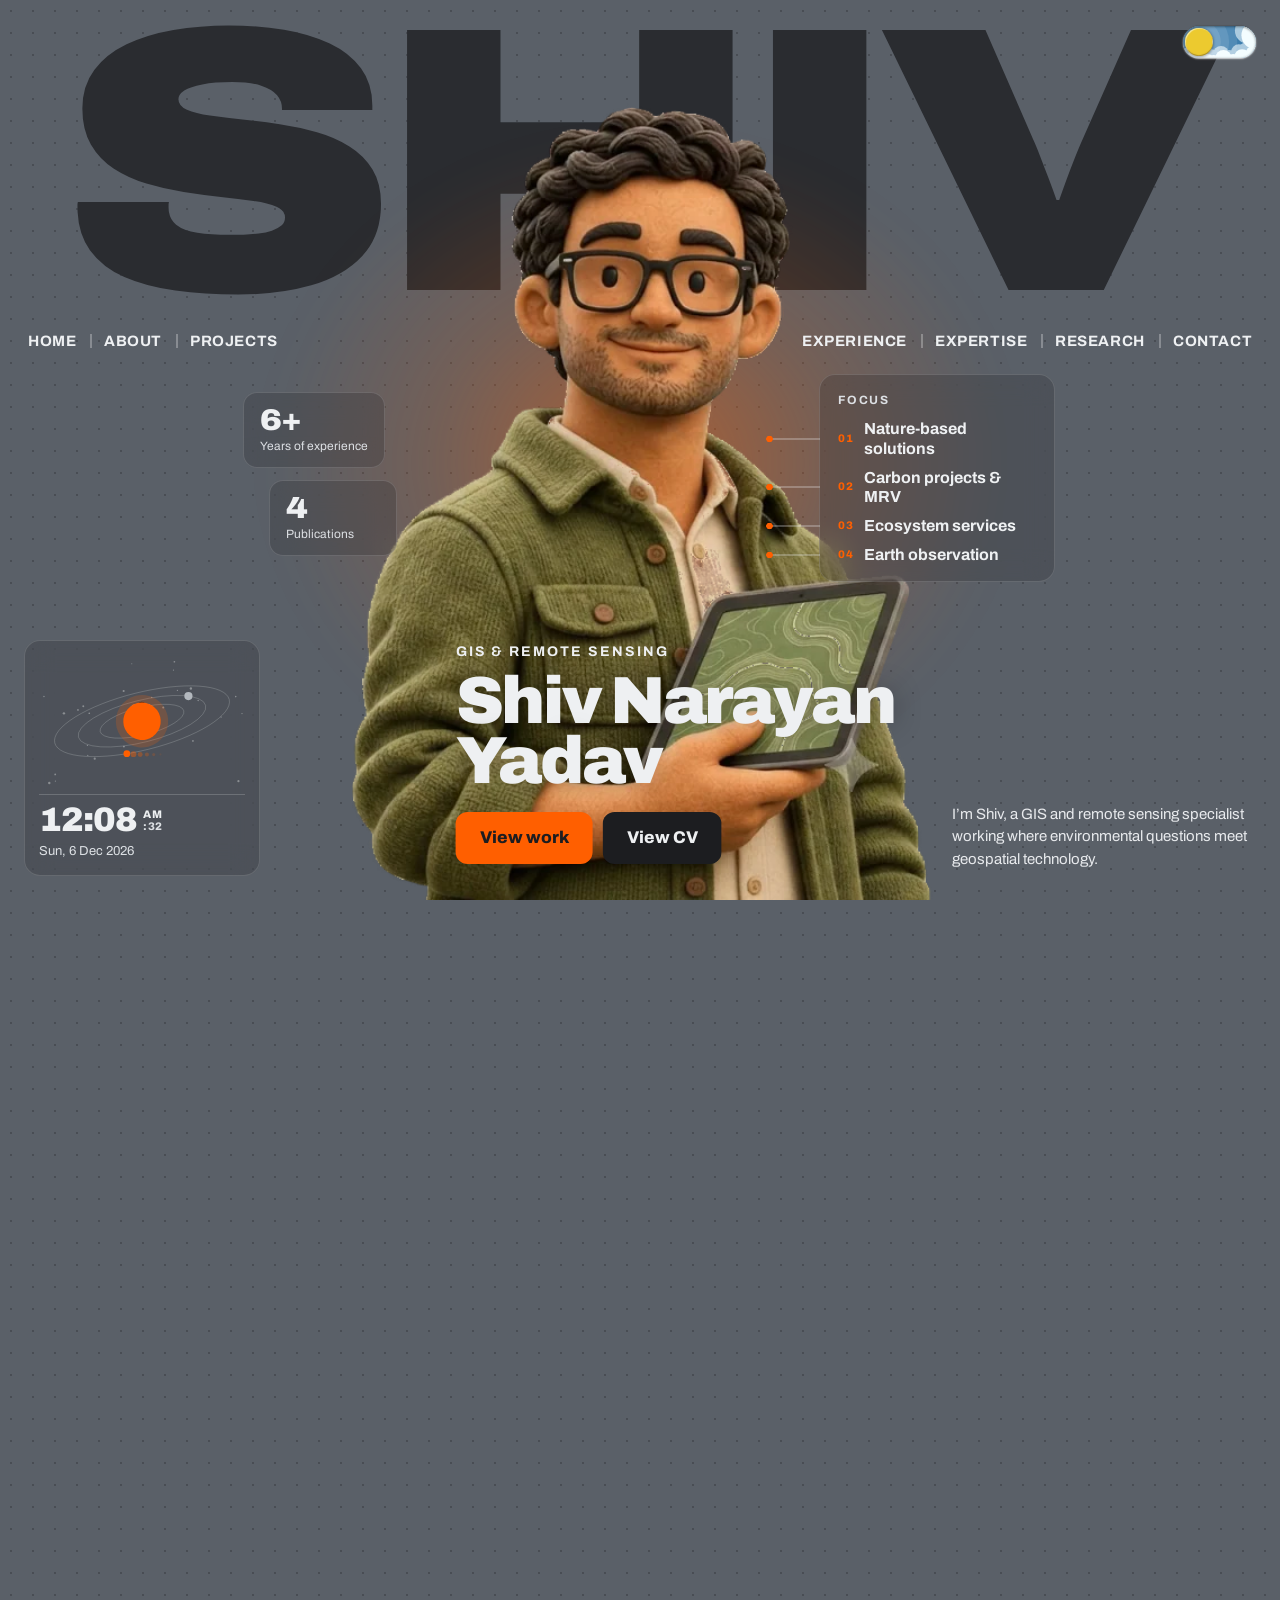
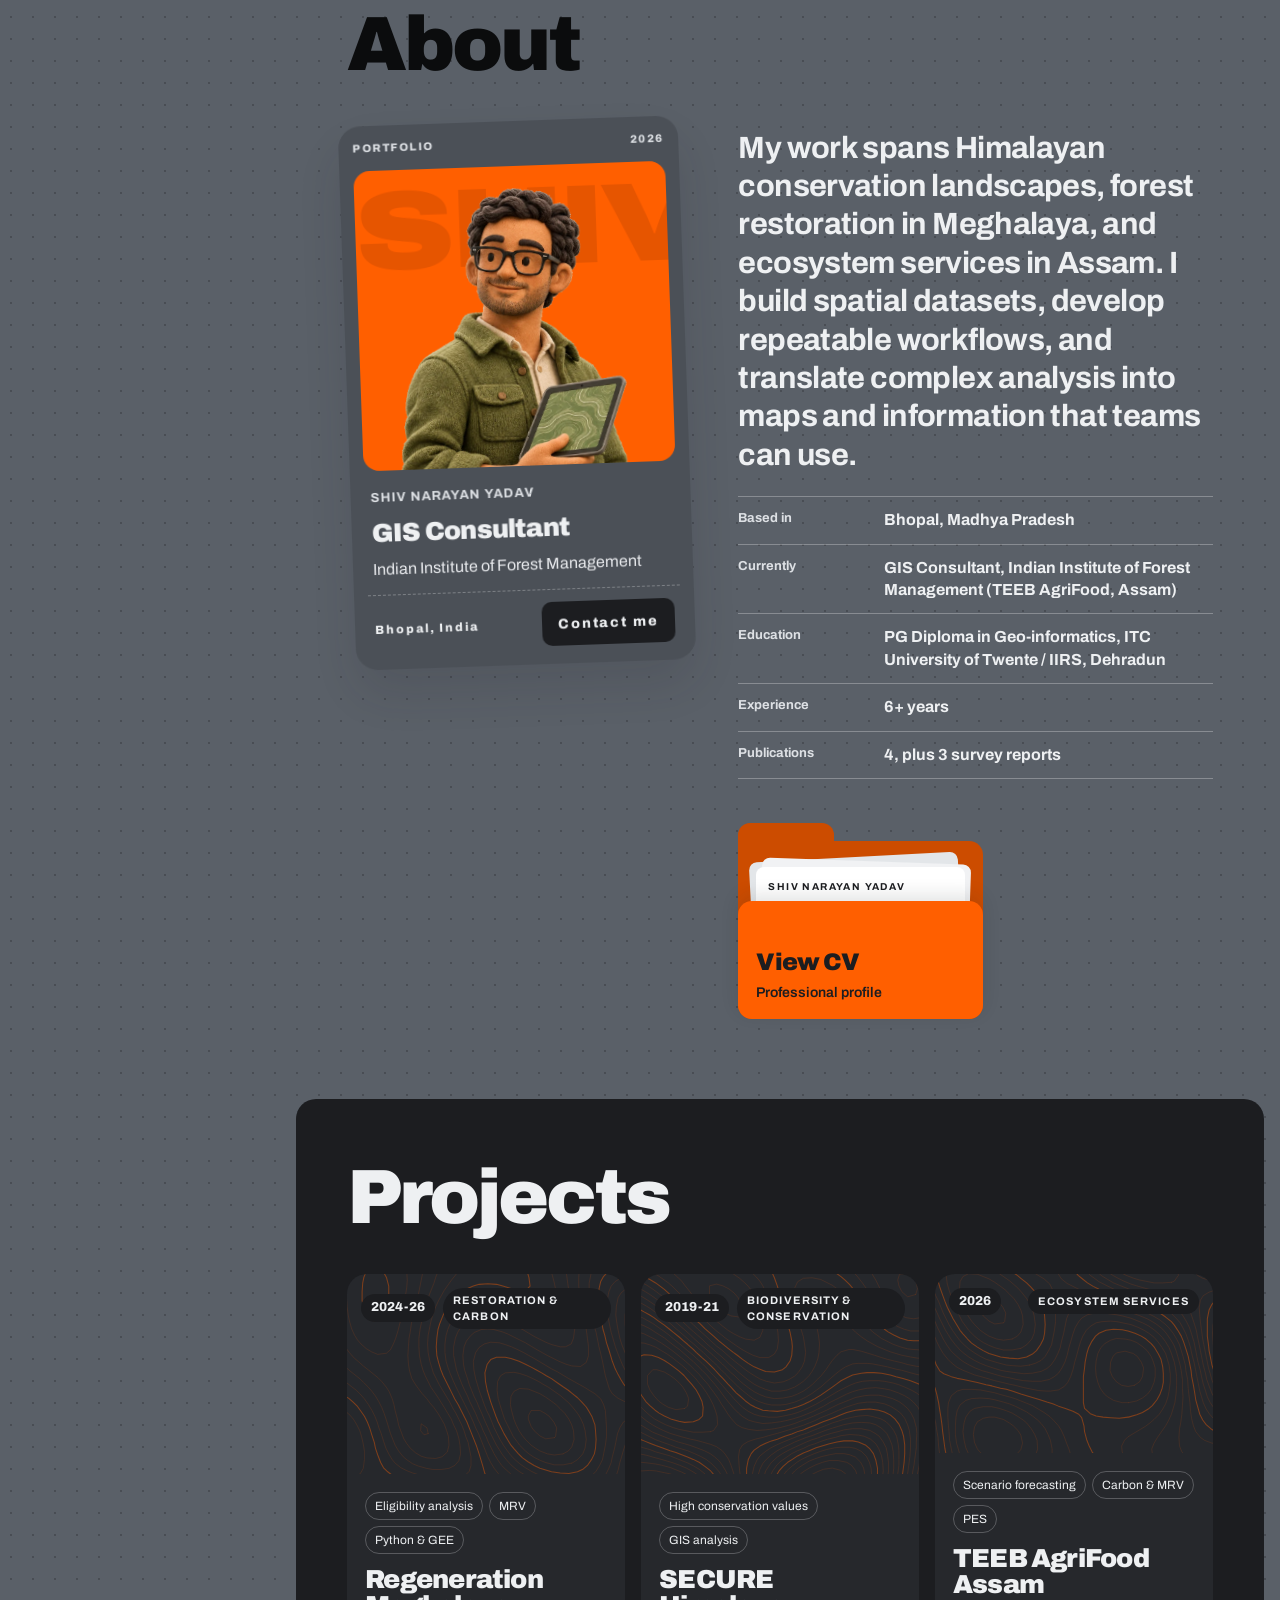
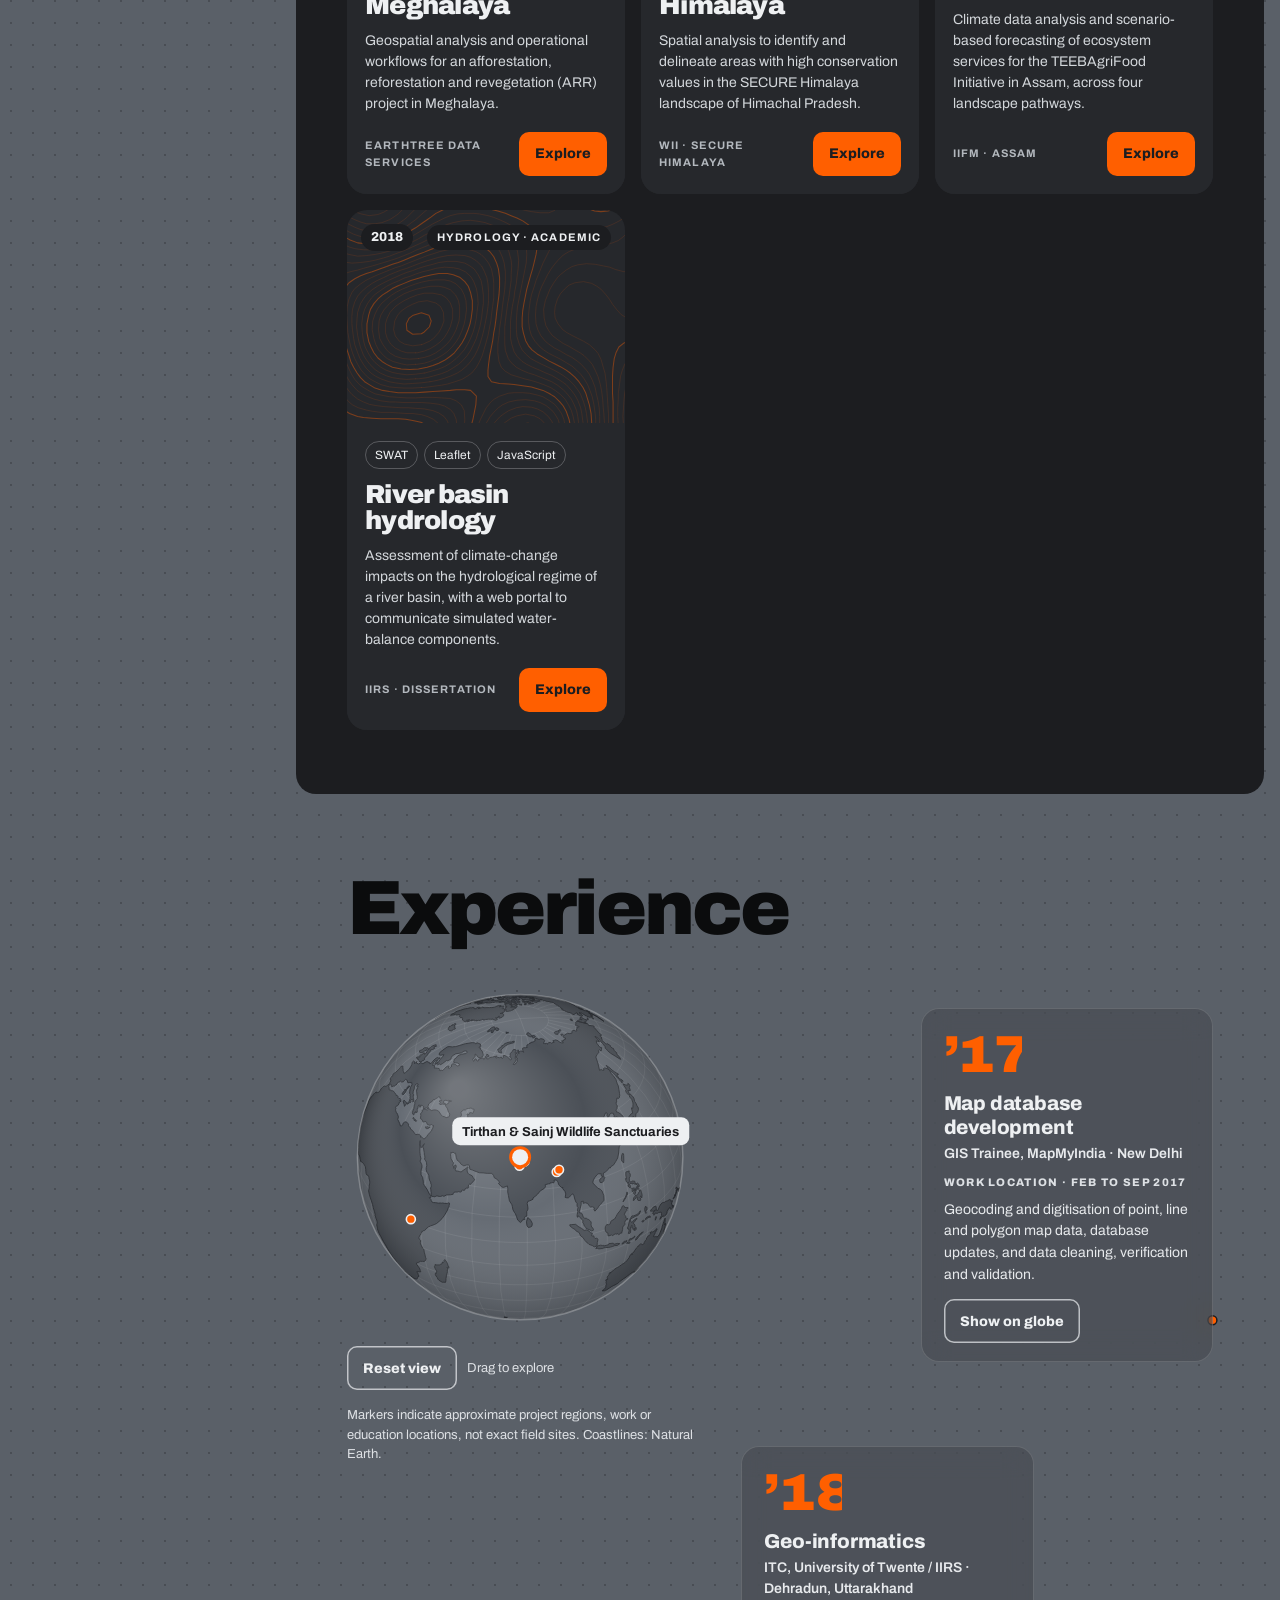
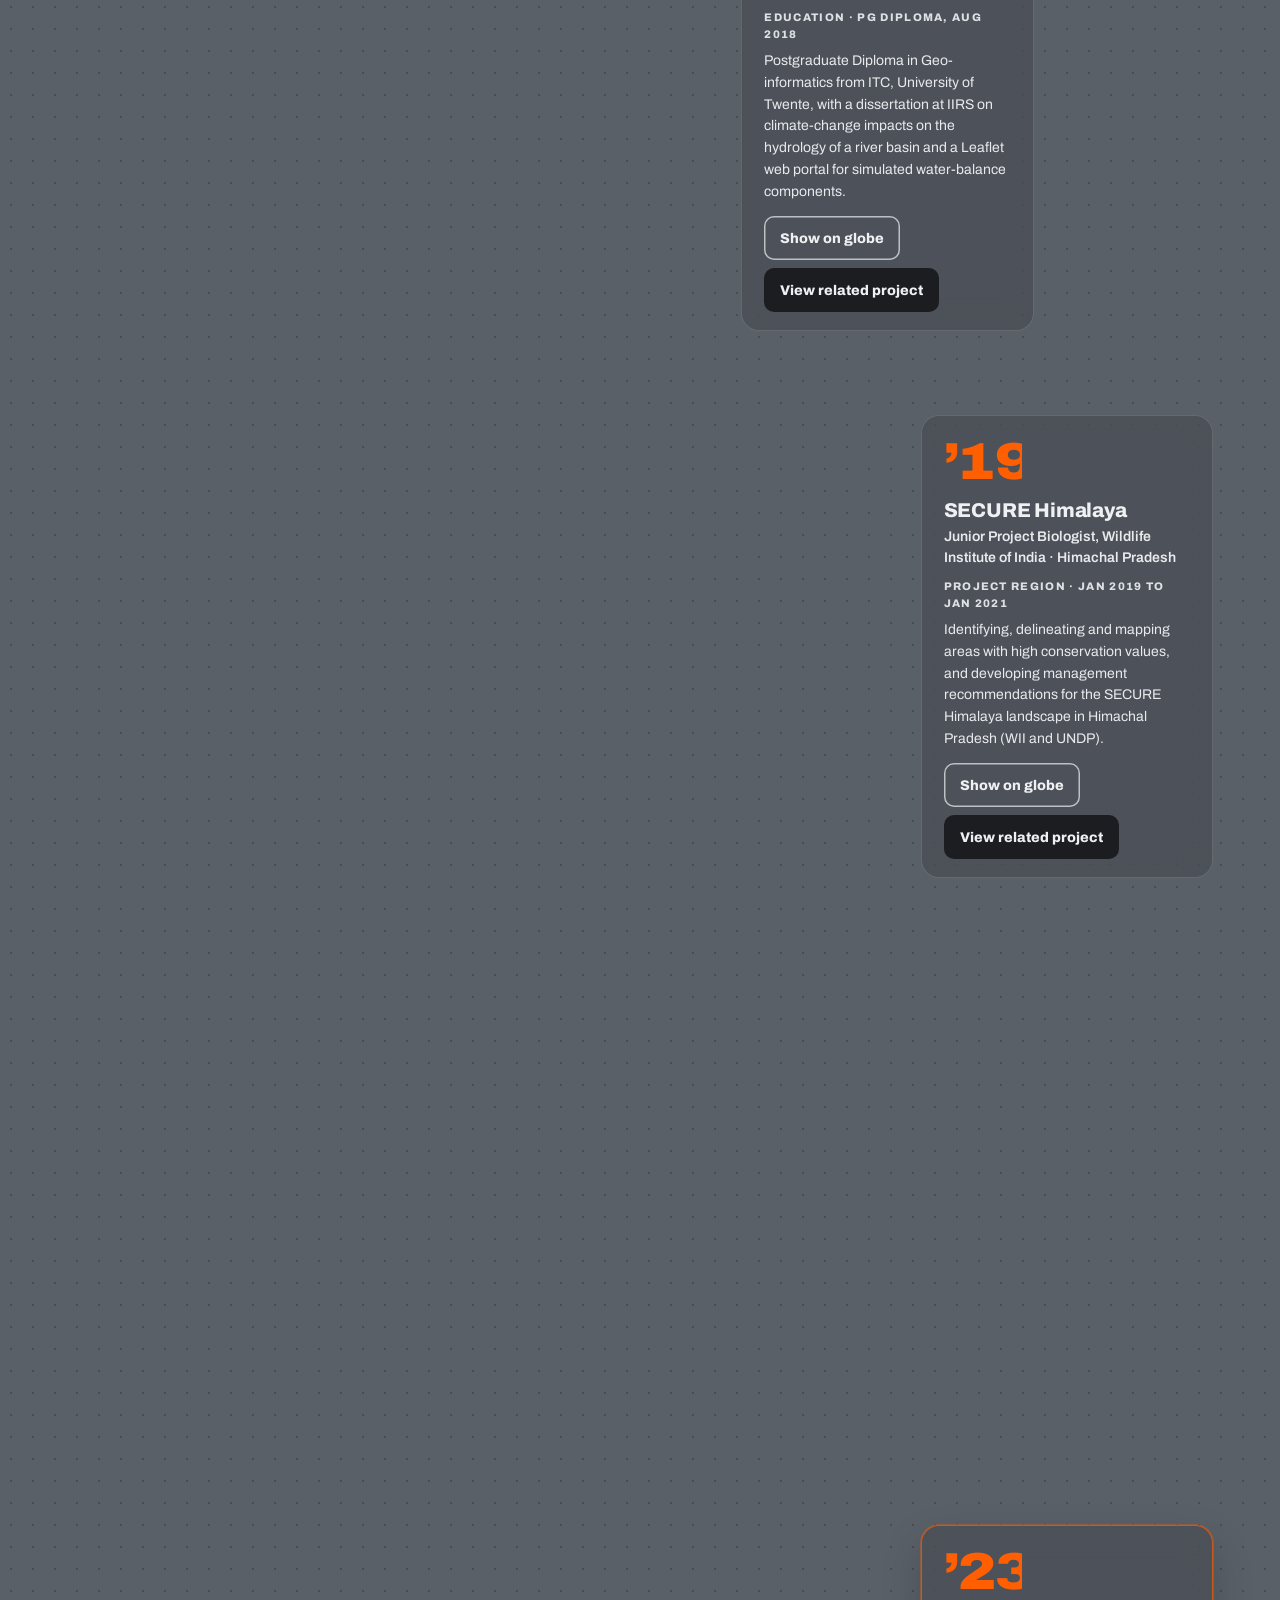
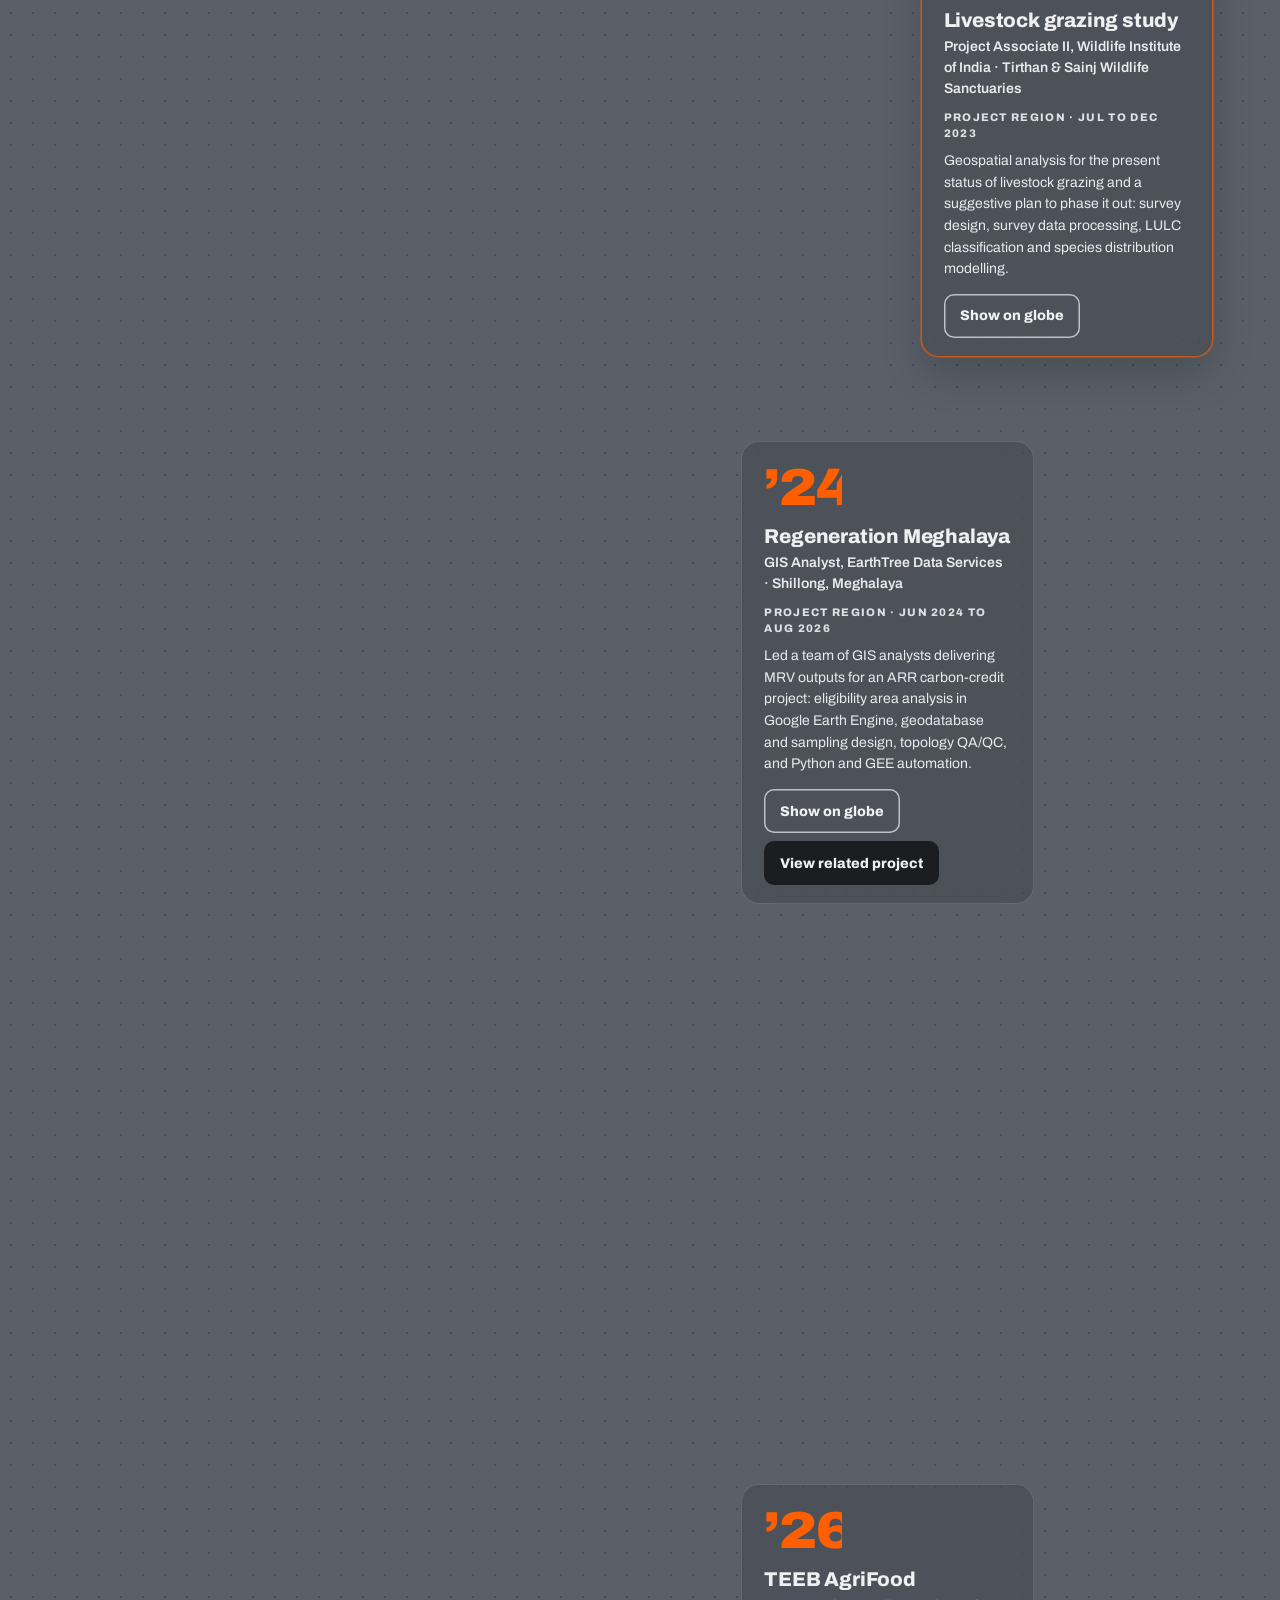
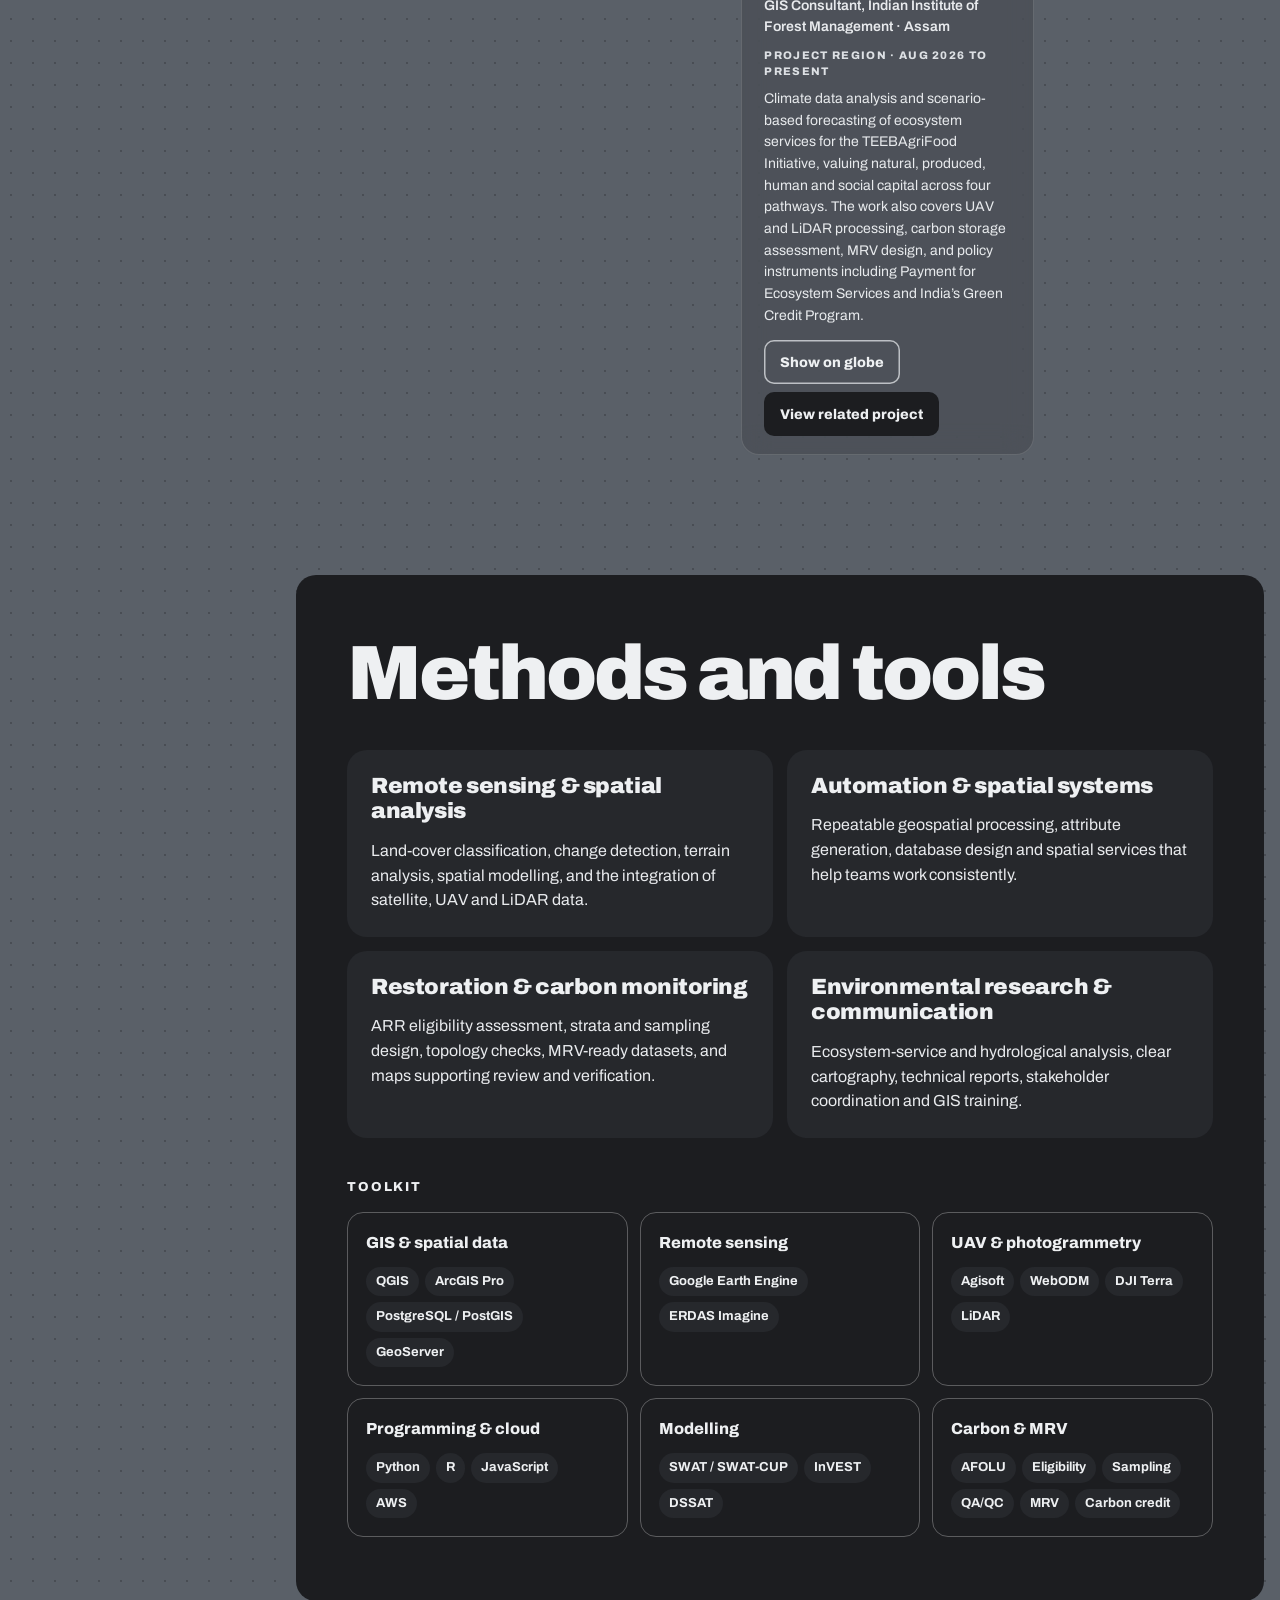
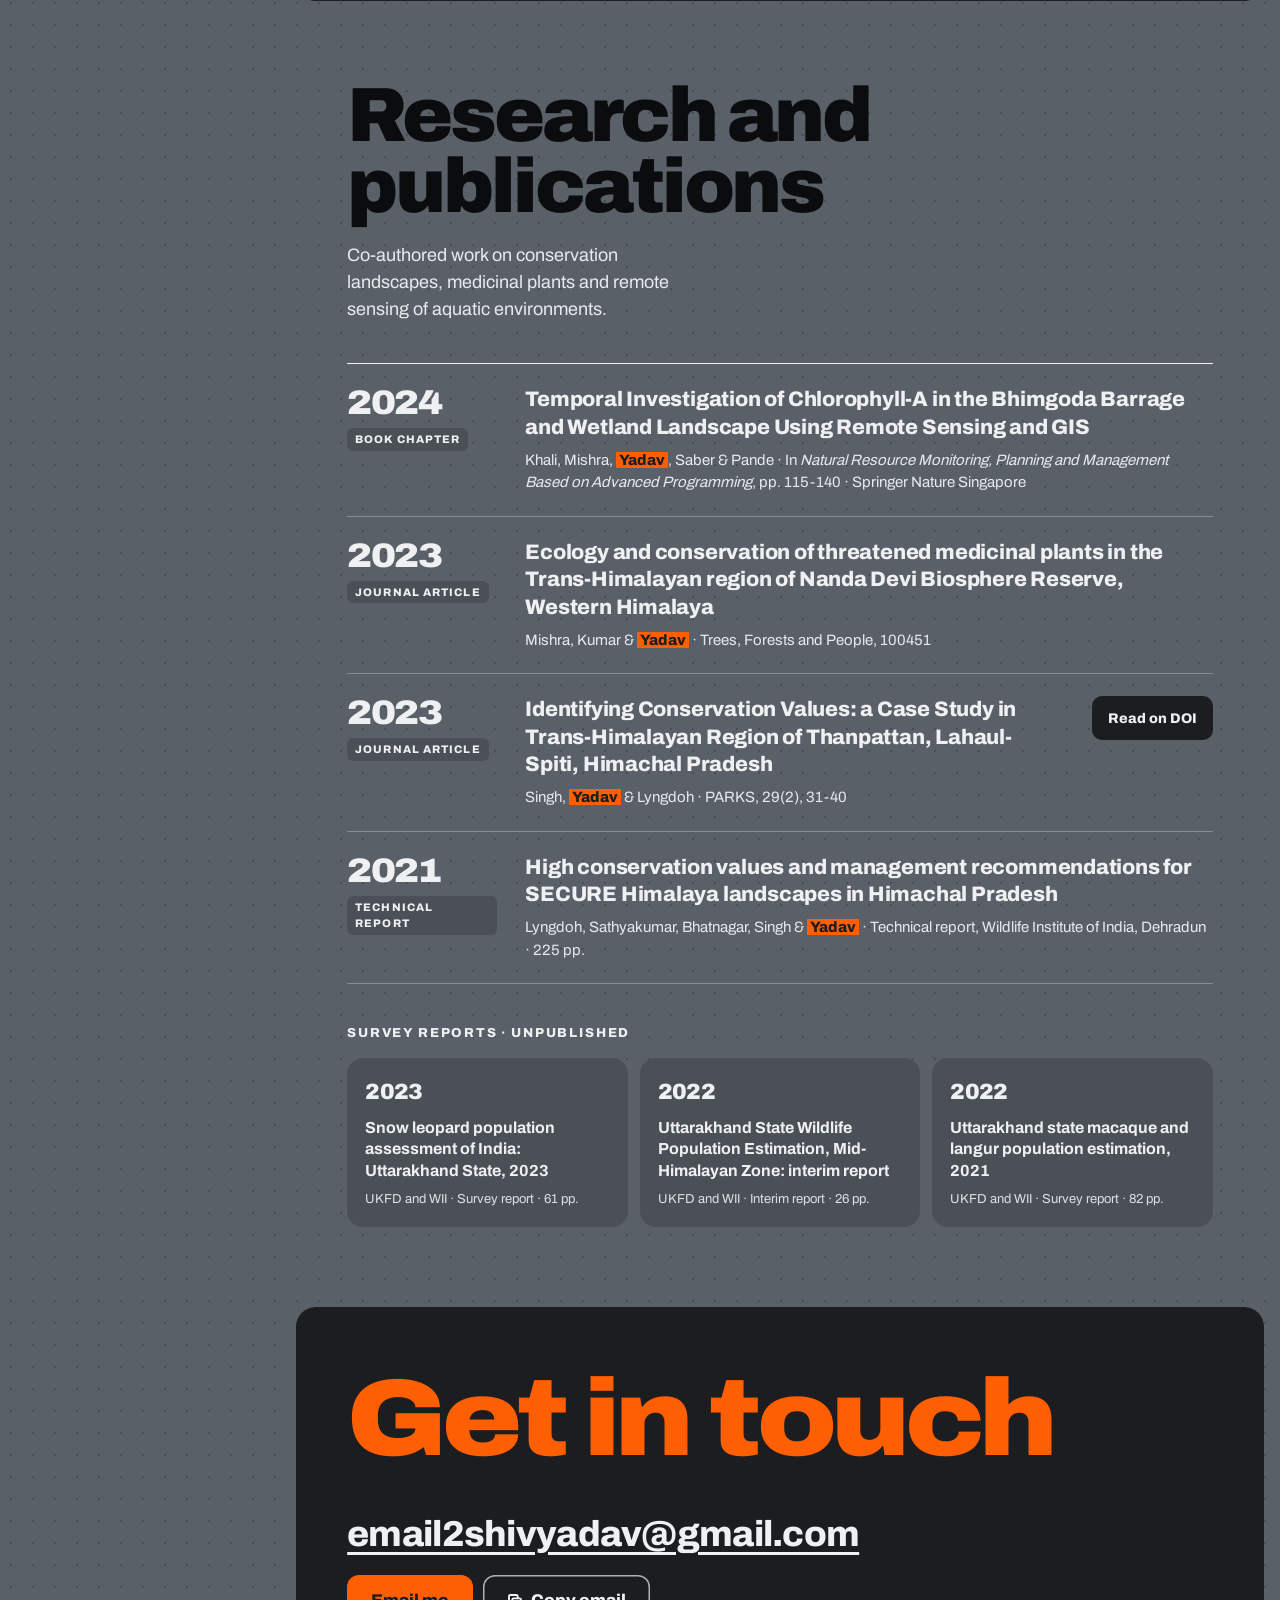
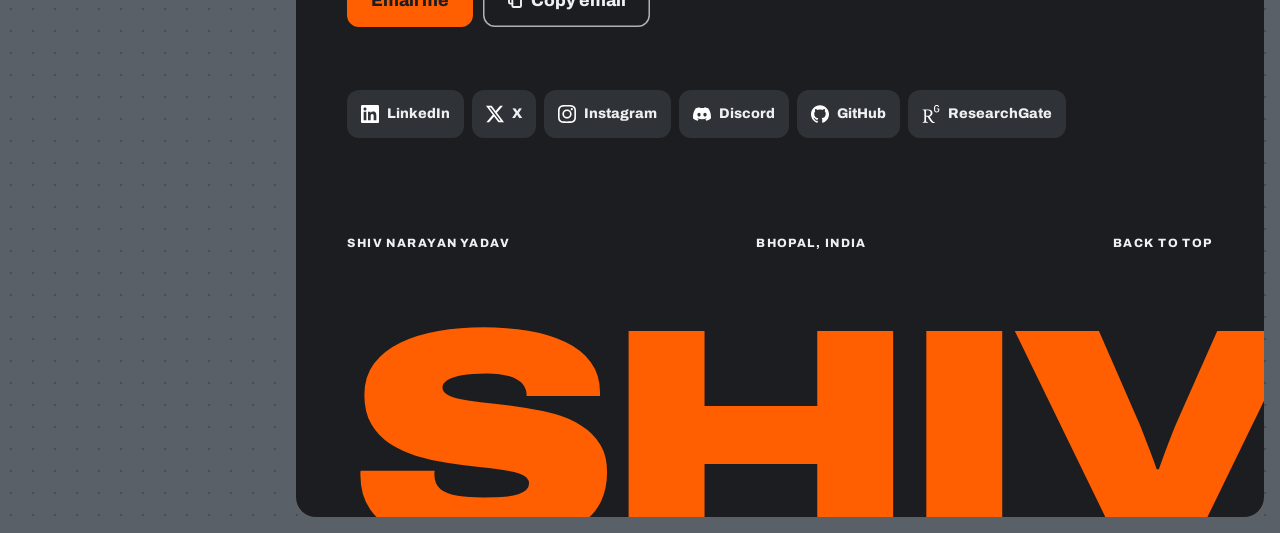
==== commit 2a4368e9: "Port_Updated" ====
--- a/index.html
+++ b/index.html
@@ -19,7 +19,7 @@
 <script type="application/ld+json">{"@context": "https://schema.org", "@type": "Person", "name": "Shiv Narayan Yadav", "jobTitle": "GIS Consultant", "worksFor": {"@type": "Organization", "name": "Indian Institute of Forest Management"}, "address": {"@type": "PostalAddress", "addressLocality": "Bhopal", "addressRegion": "Madhya Pradesh", "addressCountry": "IN"}, "url": "https://shivyadav.work.gd/", "image": "https://shivyadav.work.gd/assets/og-image.jpg", "email": "mailto:email2shivyadav@gmail.com", "knowsAbout": ["GIS", "Remote sensing", "Nature-based solutions", "Carbon projects and MRV", "Ecosystem services"], "sameAs": ["https://www.linkedin.com/in/shiv-narayan-yadav-1a40b349/", "https://x.com/stillsbyshiv", "https://www.instagram.com/stillsbyshiv/", "https://github.com/shivnarayanyadav1507-sys", "https://www.researchgate.net/profile/Shiv-Yadav-10"]}</script>
 <link rel="preload" href="assets/fonts/archivo-variable.woff2" as="font" type="font/woff2" crossorigin>
 <script src="theme-init.js?v=3"></script>
-<link rel="stylesheet" href="site.css?v=14">
+<link rel="stylesheet" href="site.css?v=15">
 <script src="site-config.js?v=5" defer></script>
 <script src="vendor/d3-array.min.js" defer></script>
 <script src="vendor/d3-geo.min.js" defer></script>
@@ -27,7 +27,8 @@
 <script src="clock.js?v=2" defer></script>
 <script src="visits.js?v=3" defer></script>
 <script src="journey.js?v=4" defer></script>
-<script src="char-video.js?v=2" defer></script>
+<script src="char-video.js?v=3" defer></script>
+<script src="char-turn.js?v=1" defer></script>
 <script src="intro.js?v=2" defer></script>
 </head>
 <body>
--- a/site.css
+++ b/site.css
@@ -521,6 +521,9 @@
 .char-stage canvas { opacity: 0; transition: opacity .4s ease; }
 .char-stage.is-ready canvas { opacity: 1; }
 .char-stage.is-ready .char-poster { opacity: 0; transition: opacity .4s ease .15s; }
+.char-stage canvas.char-turn { z-index: 2; opacity: 0; transition: opacity .18s ease; }
+.char-stage canvas.char-turn.is-on { opacity: 1; }
+.char-stage.is-turning canvas:not(.char-turn), .char-stage.is-turning .char-poster { opacity: 0; transition: opacity .1s ease .18s; }
 .char-glow { position: absolute; left: -12%; right: -12%; top: 6%; bottom: 14%; border-radius: 50%; background: radial-gradient(closest-side, rgba(255, 95, 0, .5), rgba(255, 95, 0, .16) 55%, rgba(255, 95, 0, 0)); filter: blur(22px); opacity: calc(1 - var(--intro, 0) * .7); }
 
 .intro-stage { position: fixed; inset: 0; z-index: 30; pointer-events: none; }
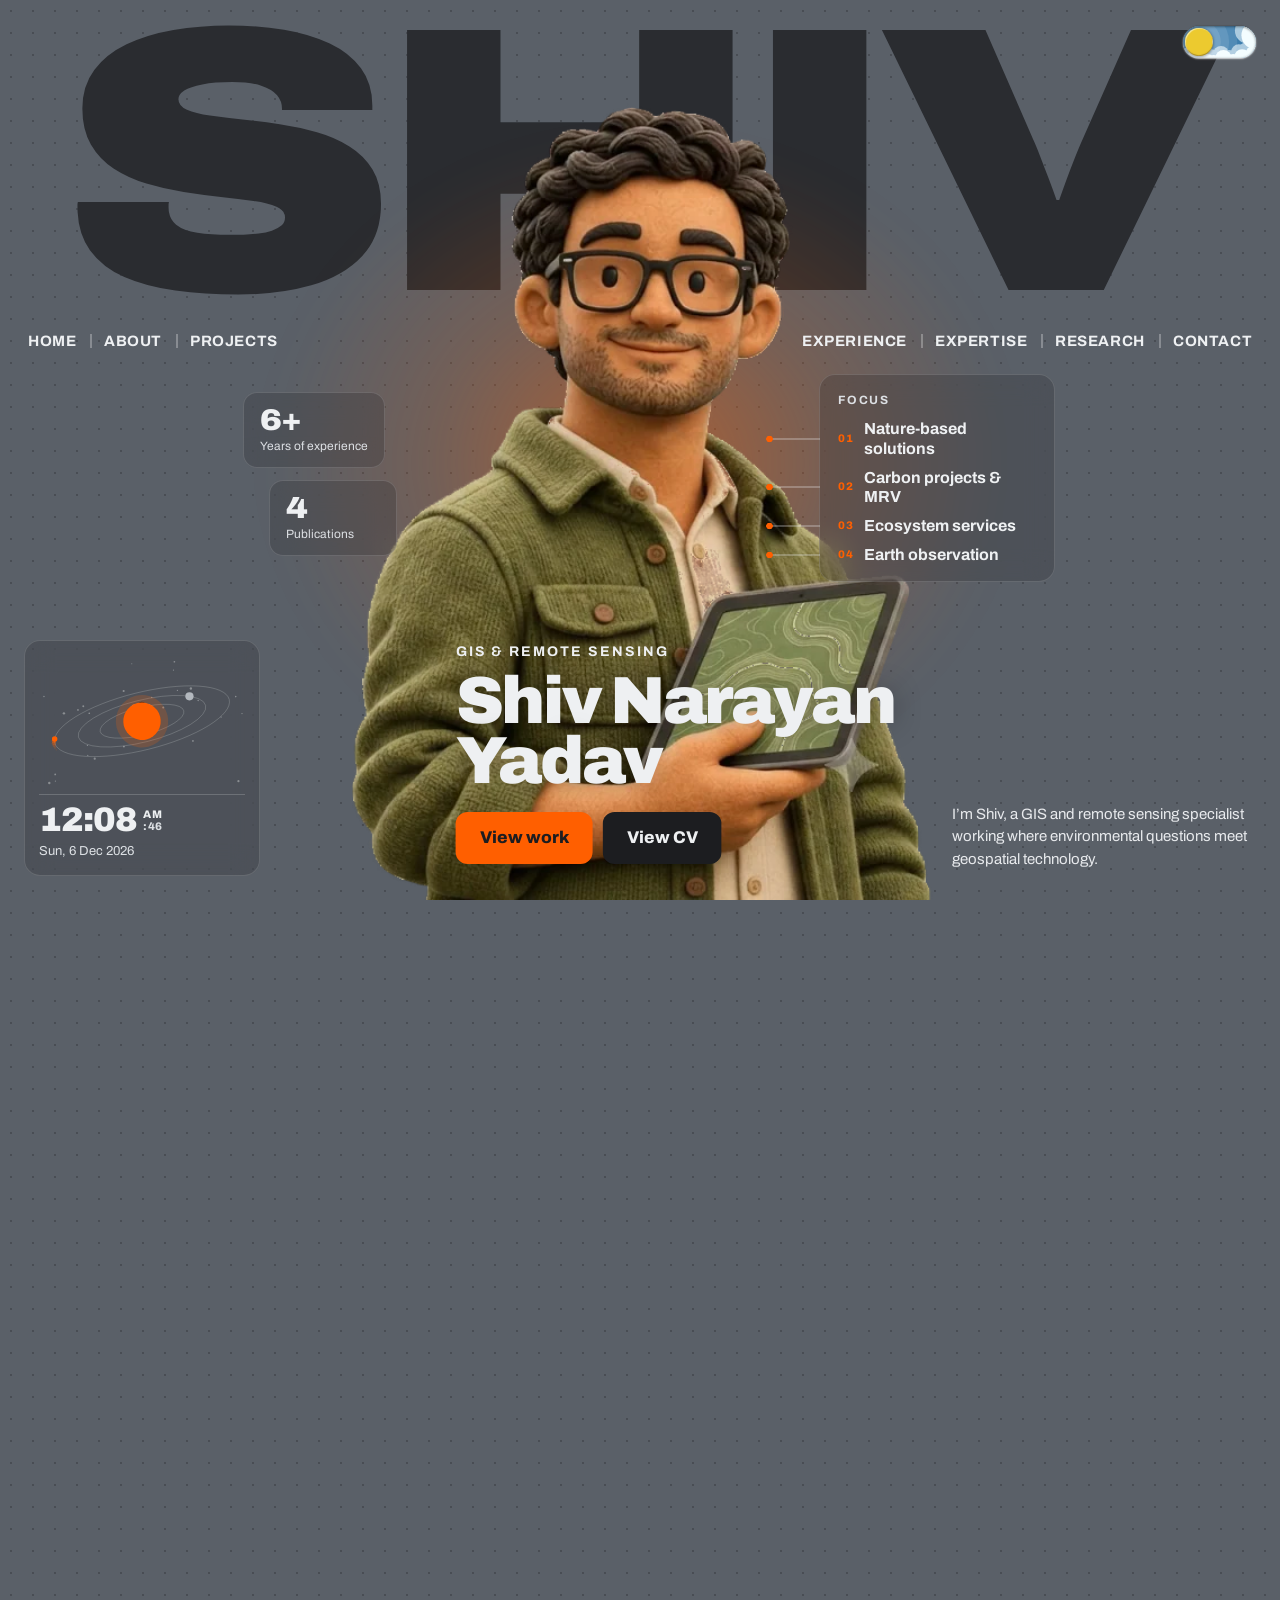
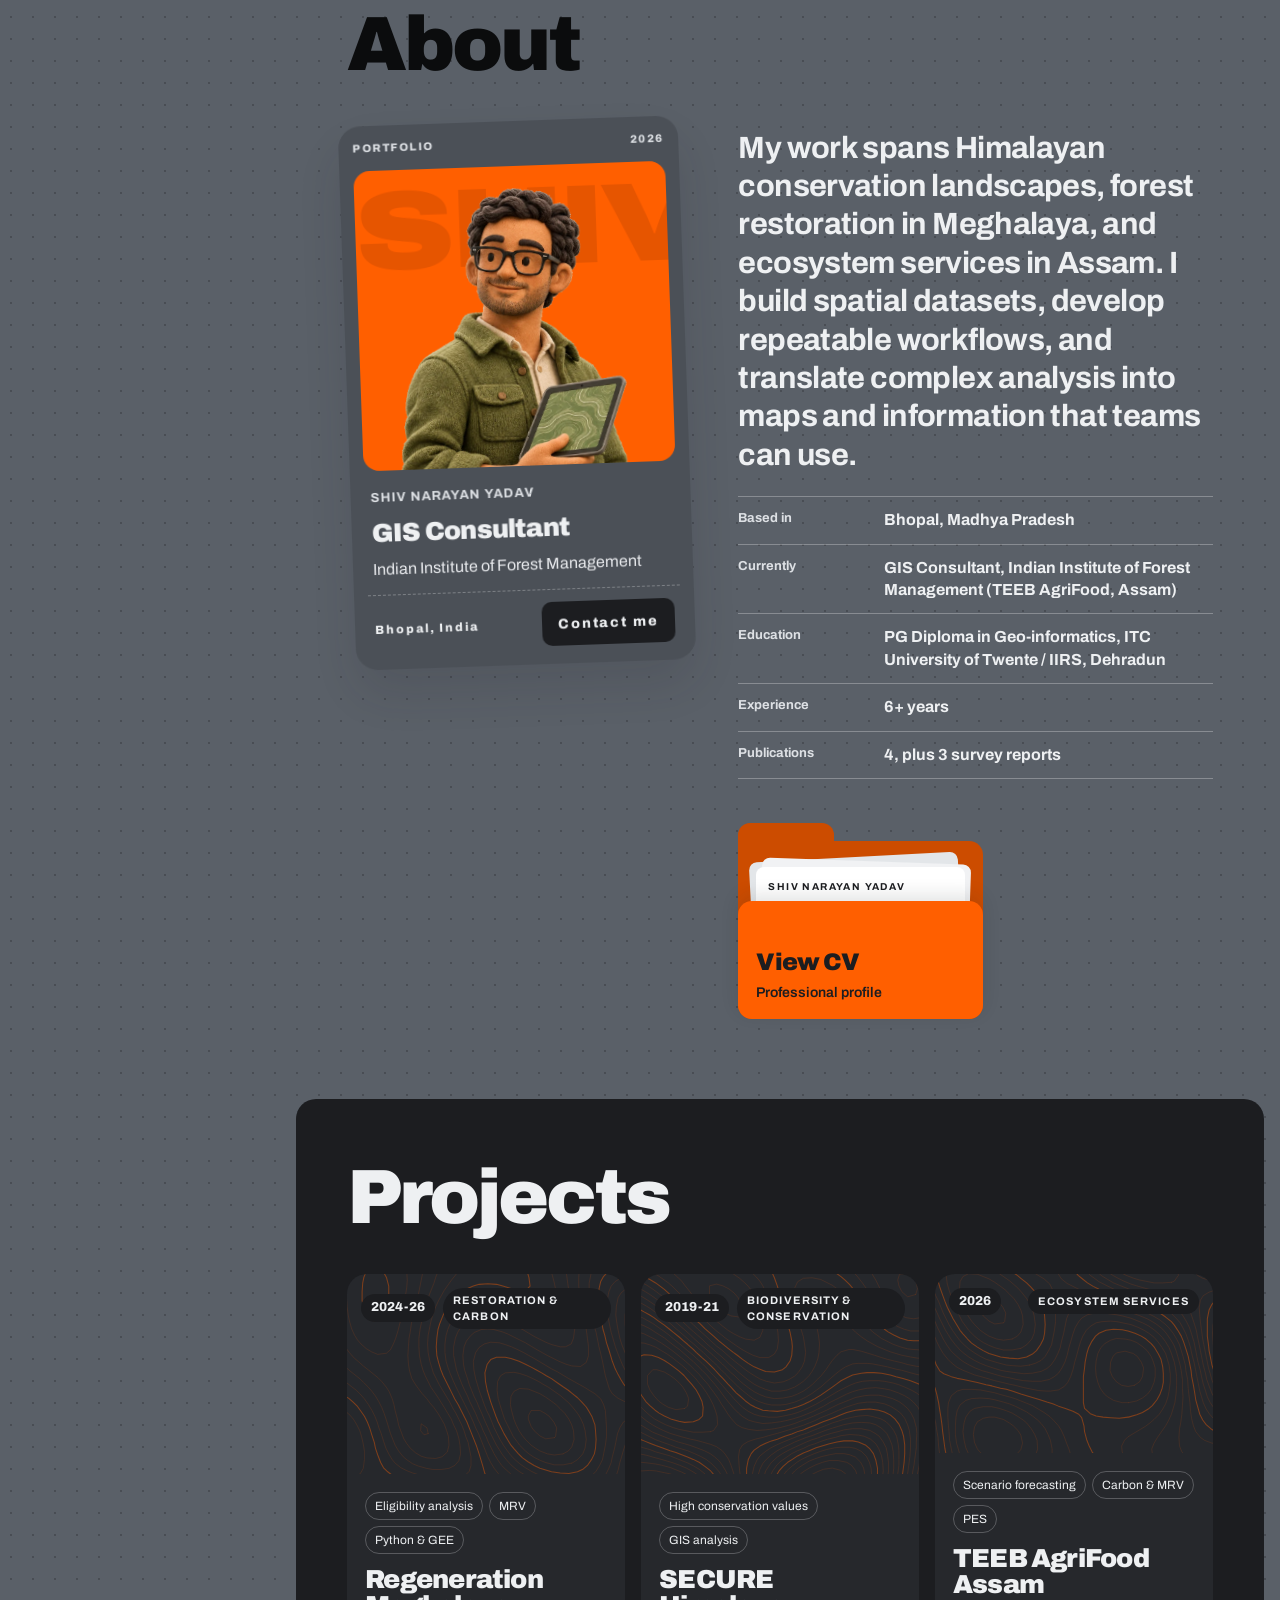
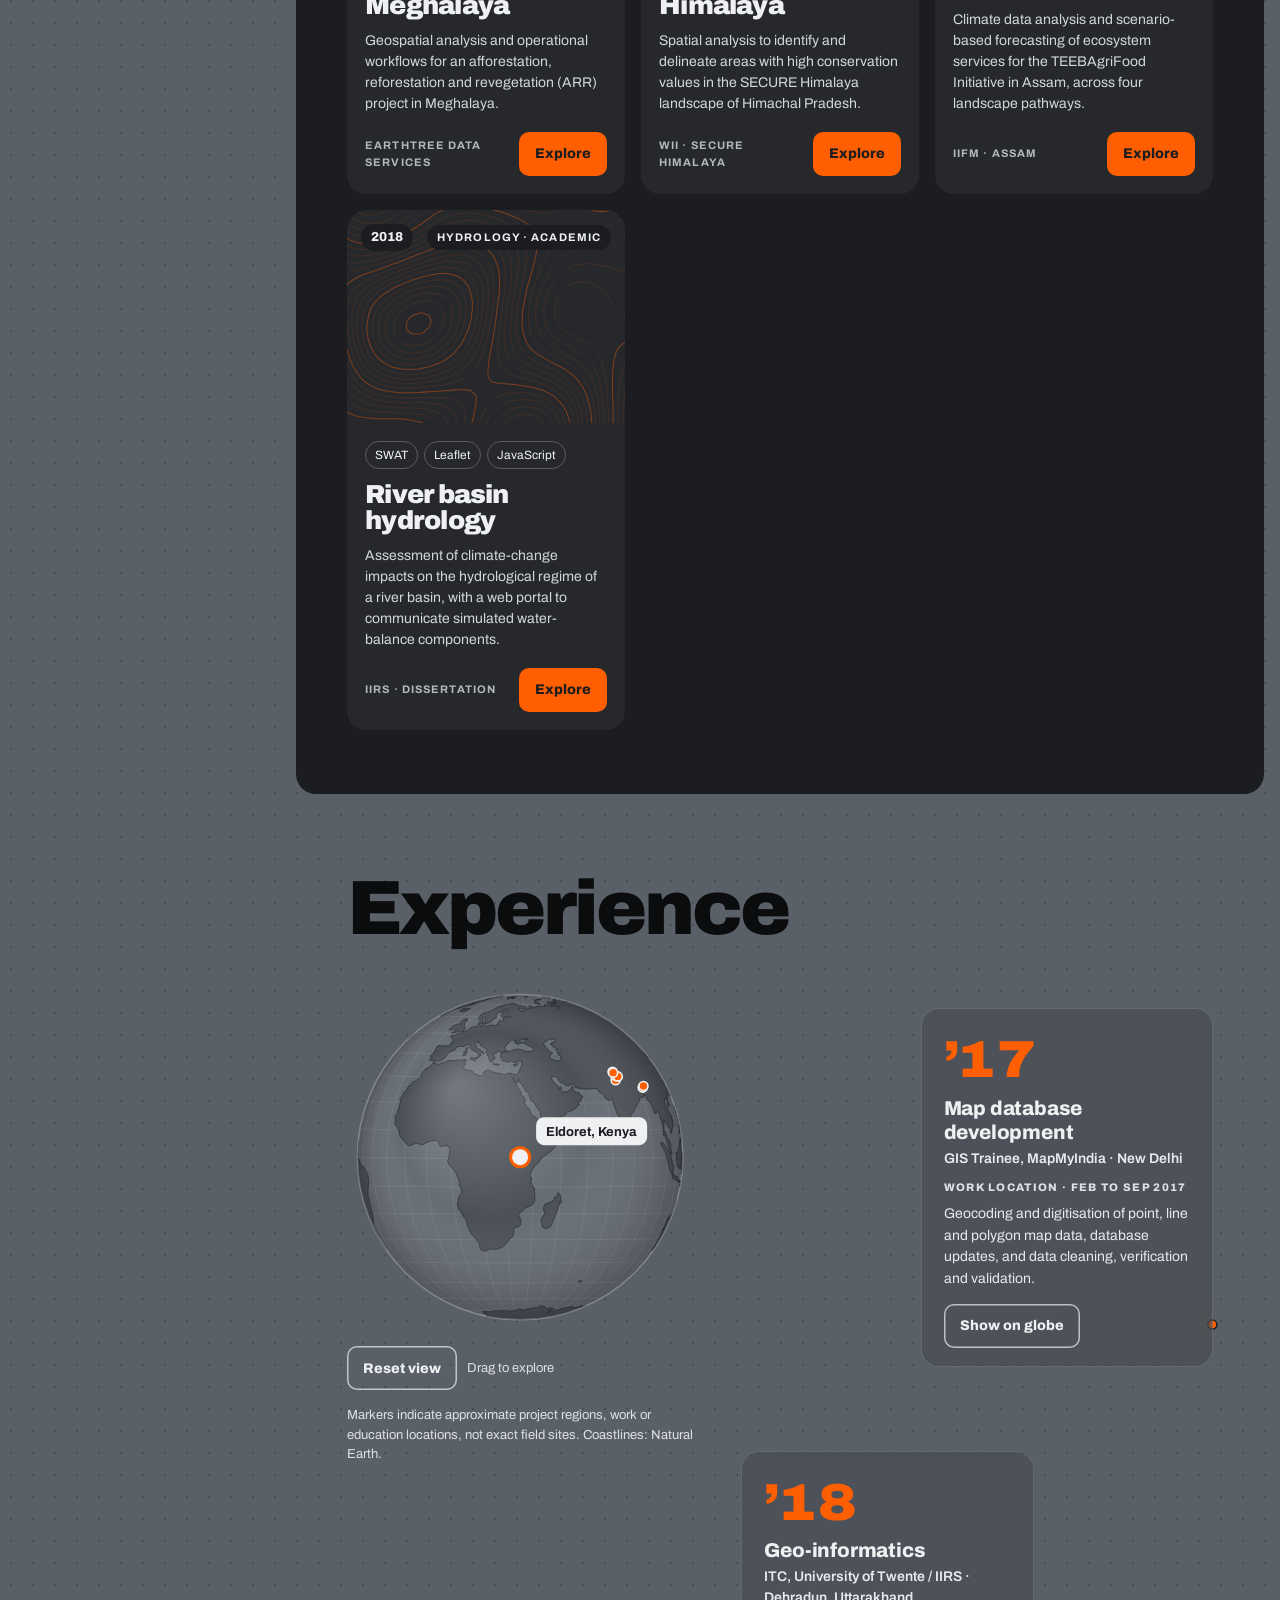
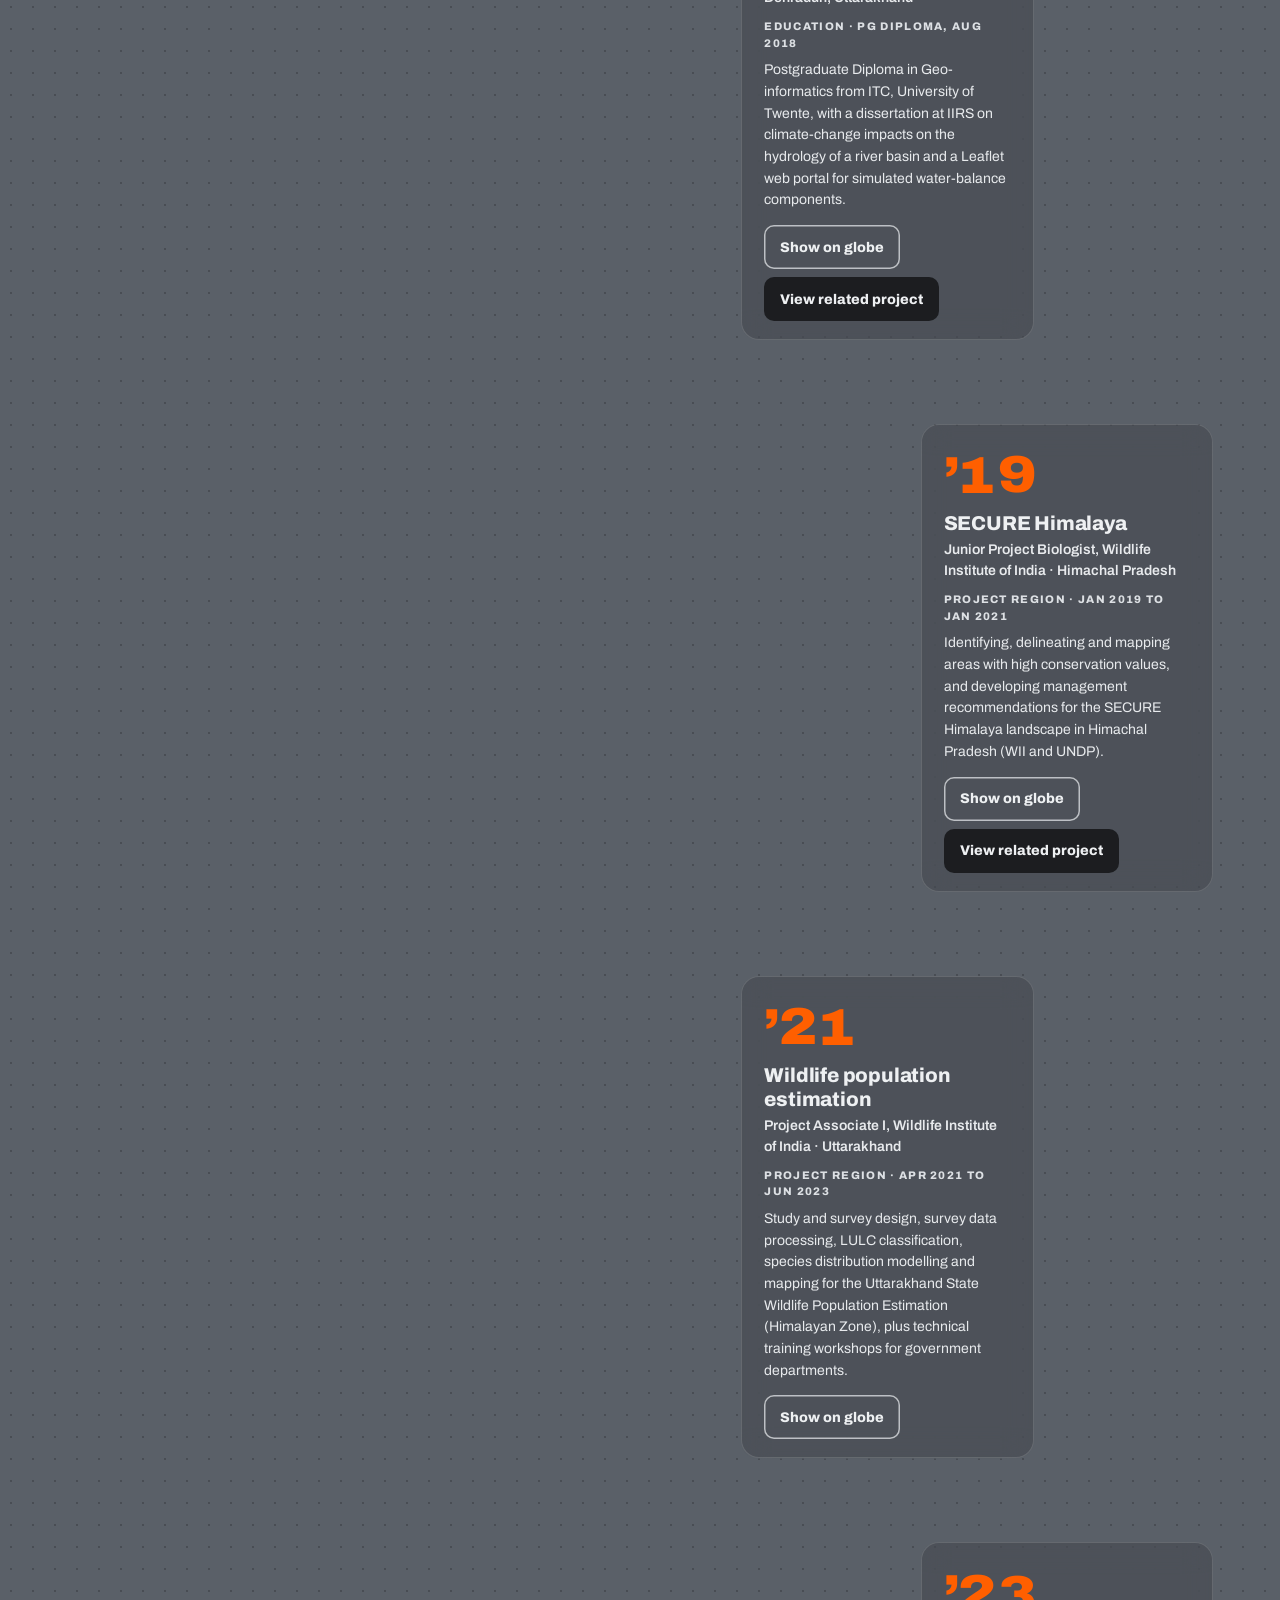
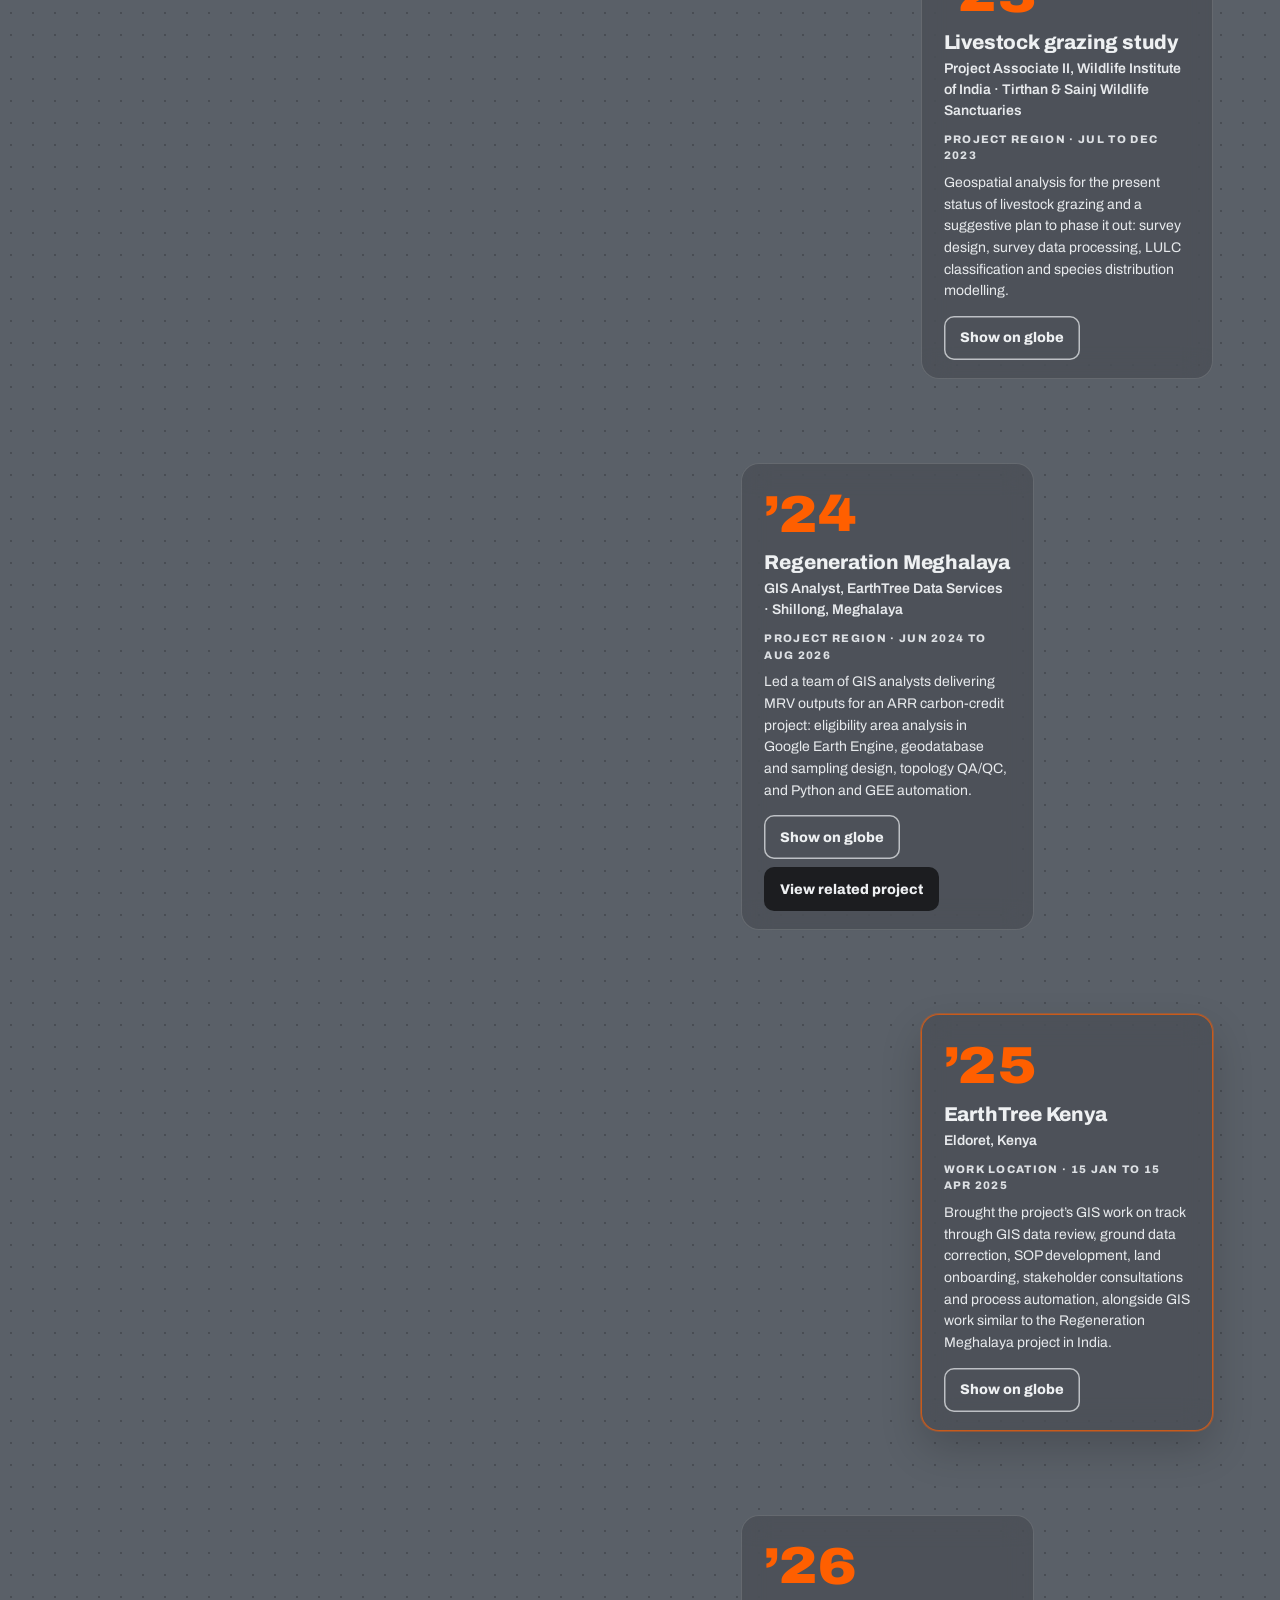
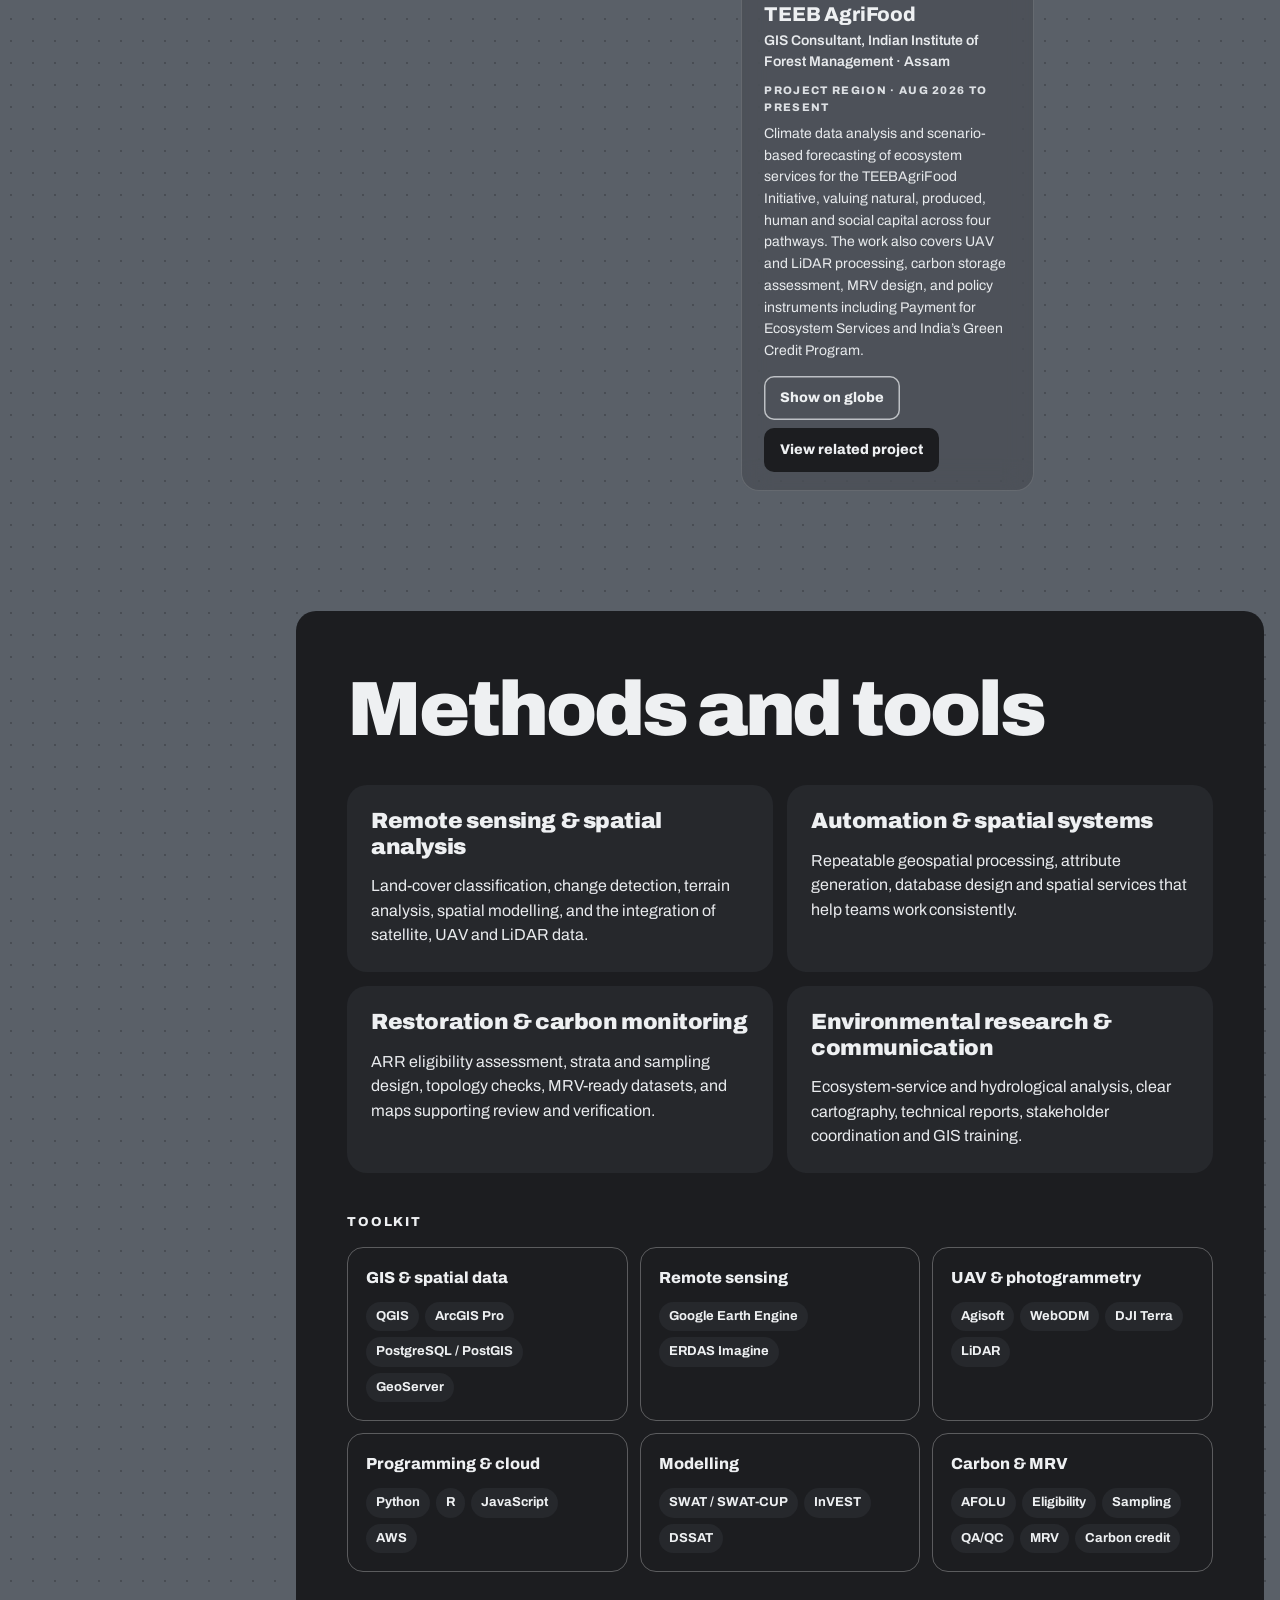
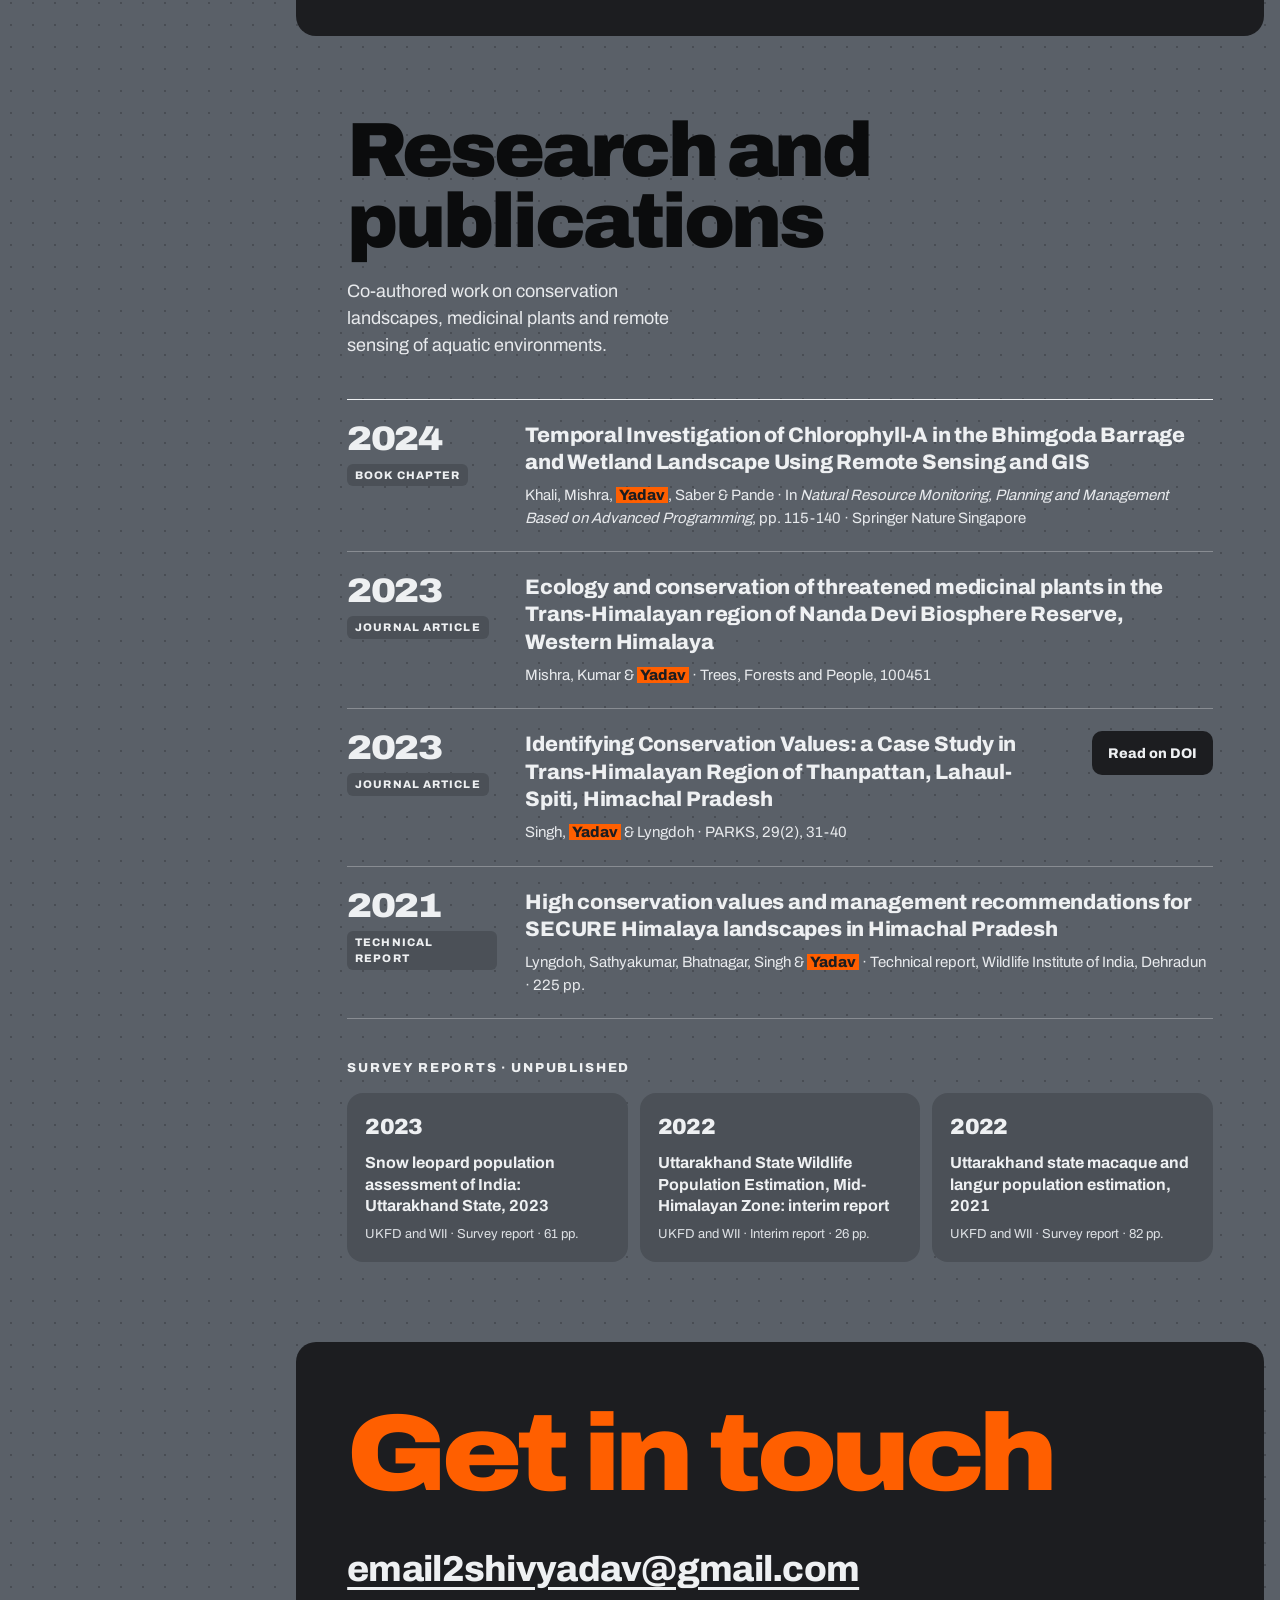
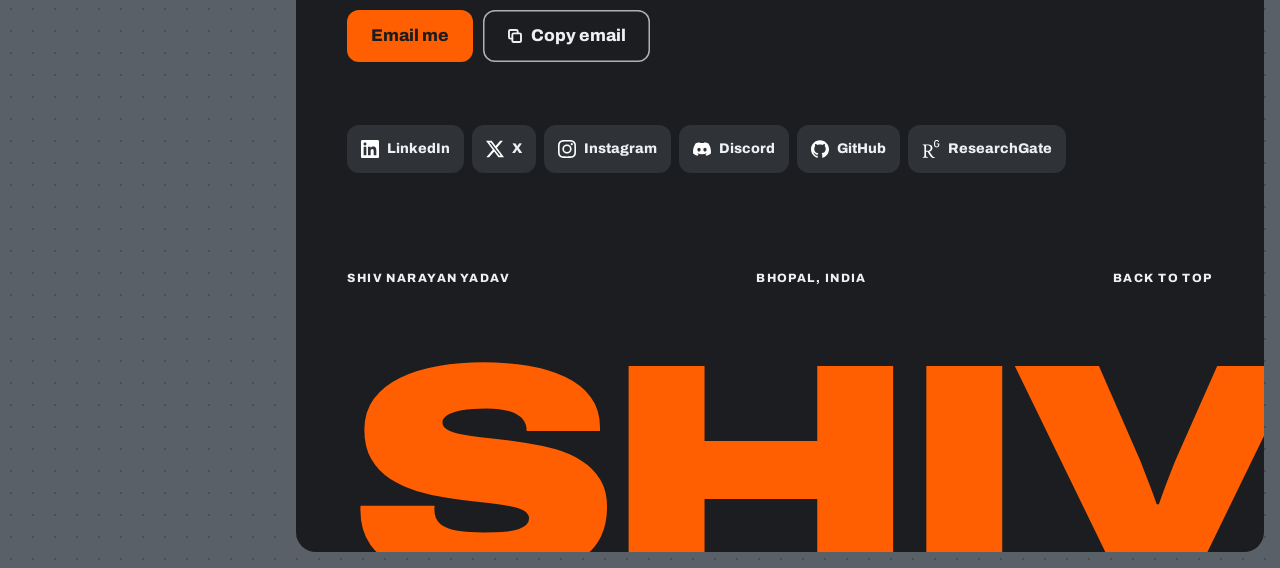
==== commit 0acfdf89: "Port_Updated" ====
--- a/index.html
+++ b/index.html
@@ -19,14 +19,14 @@
 <script type="application/ld+json">{"@context": "https://schema.org", "@type": "Person", "name": "Shiv Narayan Yadav", "jobTitle": "GIS Consultant", "worksFor": {"@type": "Organization", "name": "Indian Institute of Forest Management"}, "address": {"@type": "PostalAddress", "addressLocality": "Bhopal", "addressRegion": "Madhya Pradesh", "addressCountry": "IN"}, "url": "https://shivyadav.work.gd/", "image": "https://shivyadav.work.gd/assets/og-image.jpg", "email": "mailto:email2shivyadav@gmail.com", "knowsAbout": ["GIS", "Remote sensing", "Nature-based solutions", "Carbon projects and MRV", "Ecosystem services"], "sameAs": ["https://www.linkedin.com/in/shiv-narayan-yadav-1a40b349/", "https://x.com/stillsbyshiv", "https://www.instagram.com/stillsbyshiv/", "https://github.com/shivnarayanyadav1507-sys", "https://www.researchgate.net/profile/Shiv-Yadav-10"]}</script>
 <link rel="preload" href="assets/fonts/archivo-variable.woff2" as="font" type="font/woff2" crossorigin>
 <script src="theme-init.js?v=3"></script>
-<link rel="stylesheet" href="site.css?v=15">
+<link rel="stylesheet" href="site.css?v=16">
 <script src="site-config.js?v=5" defer></script>
 <script src="vendor/d3-array.min.js" defer></script>
 <script src="vendor/d3-geo.min.js" defer></script>
 <script src="site.js?v=8" defer></script>
 <script src="clock.js?v=2" defer></script>
 <script src="visits.js?v=3" defer></script>
-<script src="journey.js?v=4" defer></script>
+<script src="journey.js?v=5" defer></script>
 <script src="char-video.js?v=3" defer></script>
 <script src="char-turn.js?v=1" defer></script>
 <script src="intro.js?v=2" defer></script>
--- a/site.css
+++ b/site.css
@@ -327,7 +327,6 @@
 .river path { fill: none; stroke: var(--ink); stroke-opacity: .35; stroke-width: 1.5; }
 .timeline { list-style: none; margin: 0; padding: 0; display: flex; flex-direction: column; gap: 12px; }
 
-.tl-year { flex: none; width: 78px; font-size: 38px; font-weight: 900; font-stretch: 112%; letter-spacing: -.05em; line-height: 1; }
 
 .tl-when { font-size: 11px; font-weight: 800; letter-spacing: .14em; text-transform: uppercase; color: #2c3027; }
 
@@ -453,7 +452,6 @@
   .dock { gap: 2px; padding: 5px; }
   .dock a { width: 42px; height: 42px; }
   
-  .tl-year { width: 64px; font-size: 30px; }
   .globe-col { position: static; }
   .id-card { flex-basis: 100%; }
 }
@@ -594,10 +592,10 @@
 .tl-card.is-right { margin-left: auto; }
 .tl-card.is-in { opacity: 1; transform: none; filter: none; }
 .tl-card.is-active { border-color: rgba(255, 95, 0, .7); box-shadow: 0 0 0 1px rgba(255, 95, 0, .35), 0 18px 40px rgba(0, 0, 0, .18); }
-.tl-year { display: flex; align-items: flex-start; height: 1em; overflow: hidden; font-size: 52px; line-height: 1; font-weight: 900; font-stretch: 112%; letter-spacing: -.03em; color: var(--accent); margin-bottom: 10px; }
+.tl-year { display: flex; align-items: flex-start; height: 1.2em; overflow: hidden; padding-right: .14em; width: max-content; font-size: 52px; line-height: 1.2; font-weight: 900; font-stretch: 112%; letter-spacing: -.03em; color: var(--accent); margin-bottom: 4px; }
 .tl-year .reel { display: block; transform: translateY(0); transition: transform 1.25s cubic-bezier(.16, 1, .3, 1); }
 .tl-year .reel + .reel { transition-delay: .12s; }
-.tl-year .reel span { display: block; height: 1em; }
+.tl-year .reel span { display: block; height: 1.2em; padding-right: .04em; }
 .tl-card h3 { font-size: 20px; line-height: 1.2; font-weight: 800; letter-spacing: -.01em; }
 .tl-org { margin-top: 4px; font-size: 14px; font-weight: 600; color: var(--text2); }
 .tl-when { margin-top: 10px; font-size: 11px; font-weight: 800; letter-spacing: .12em; text-transform: uppercase; color: var(--muted); }
